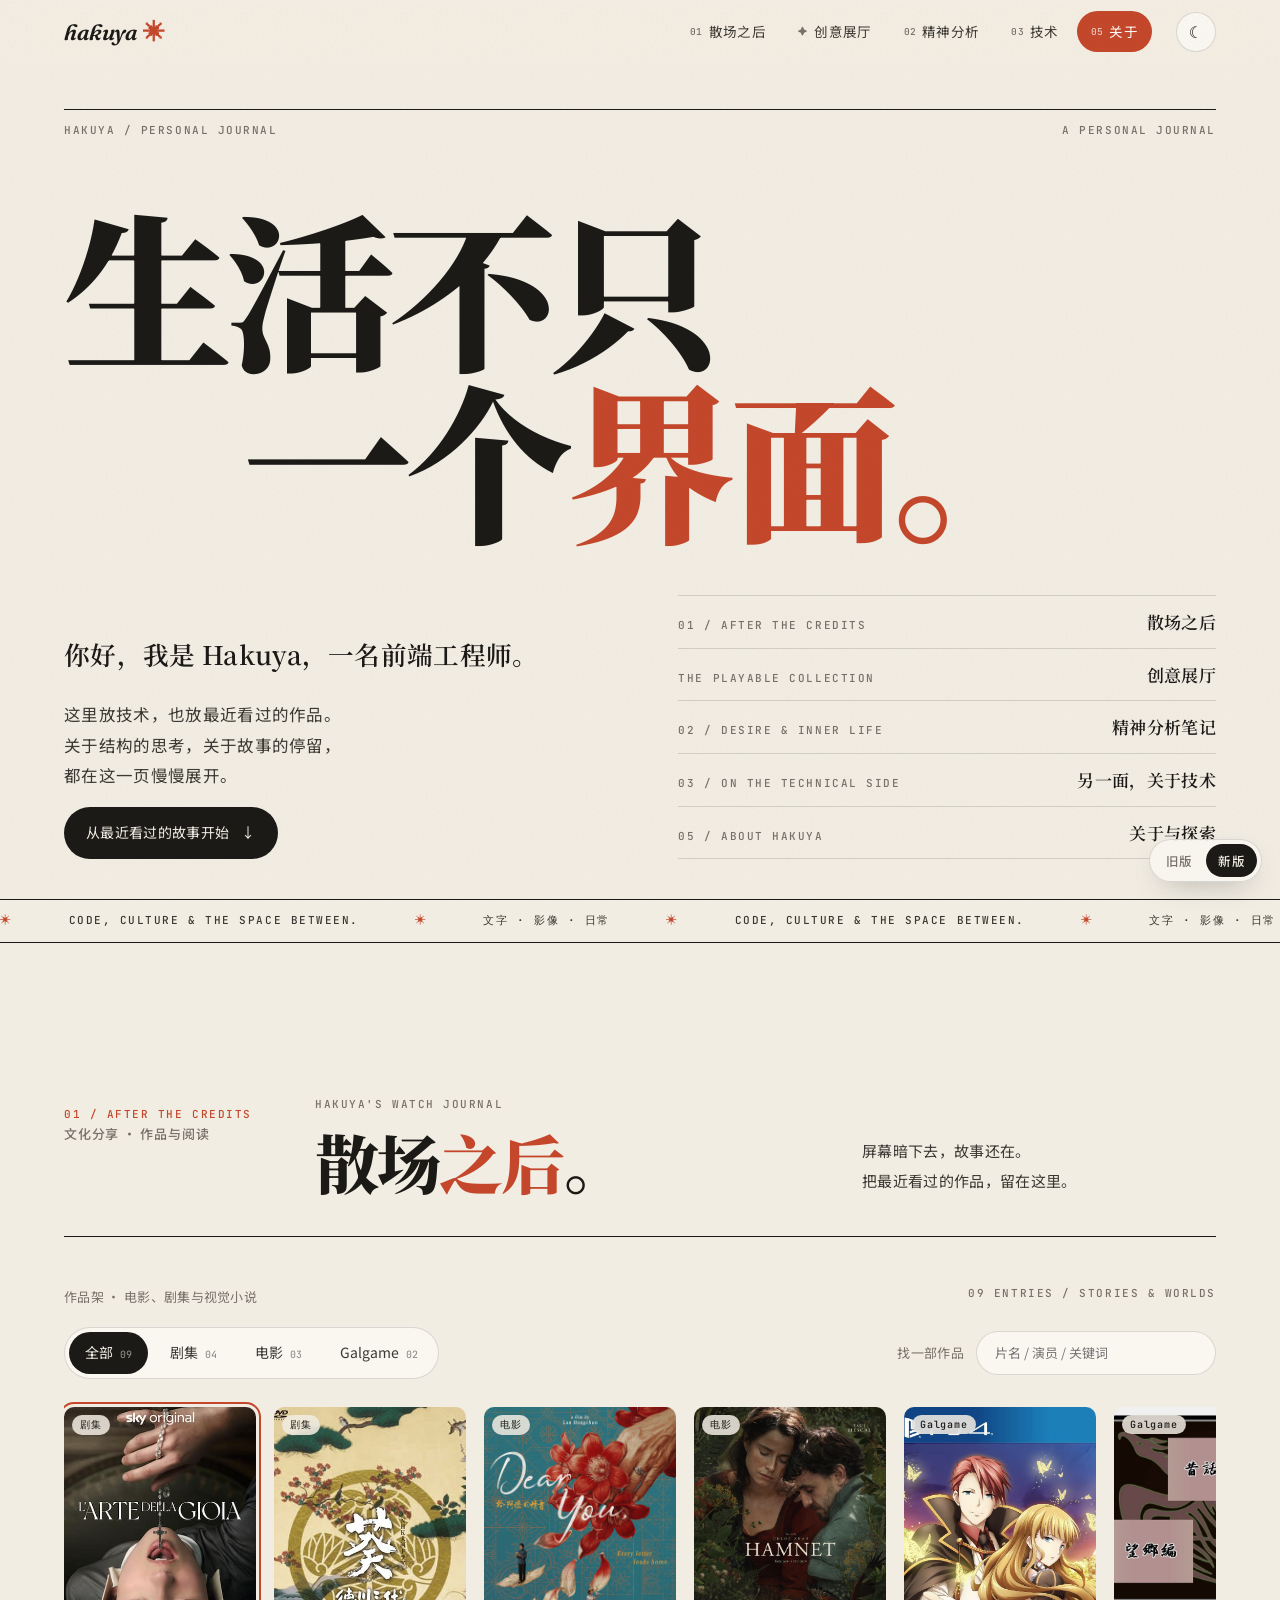
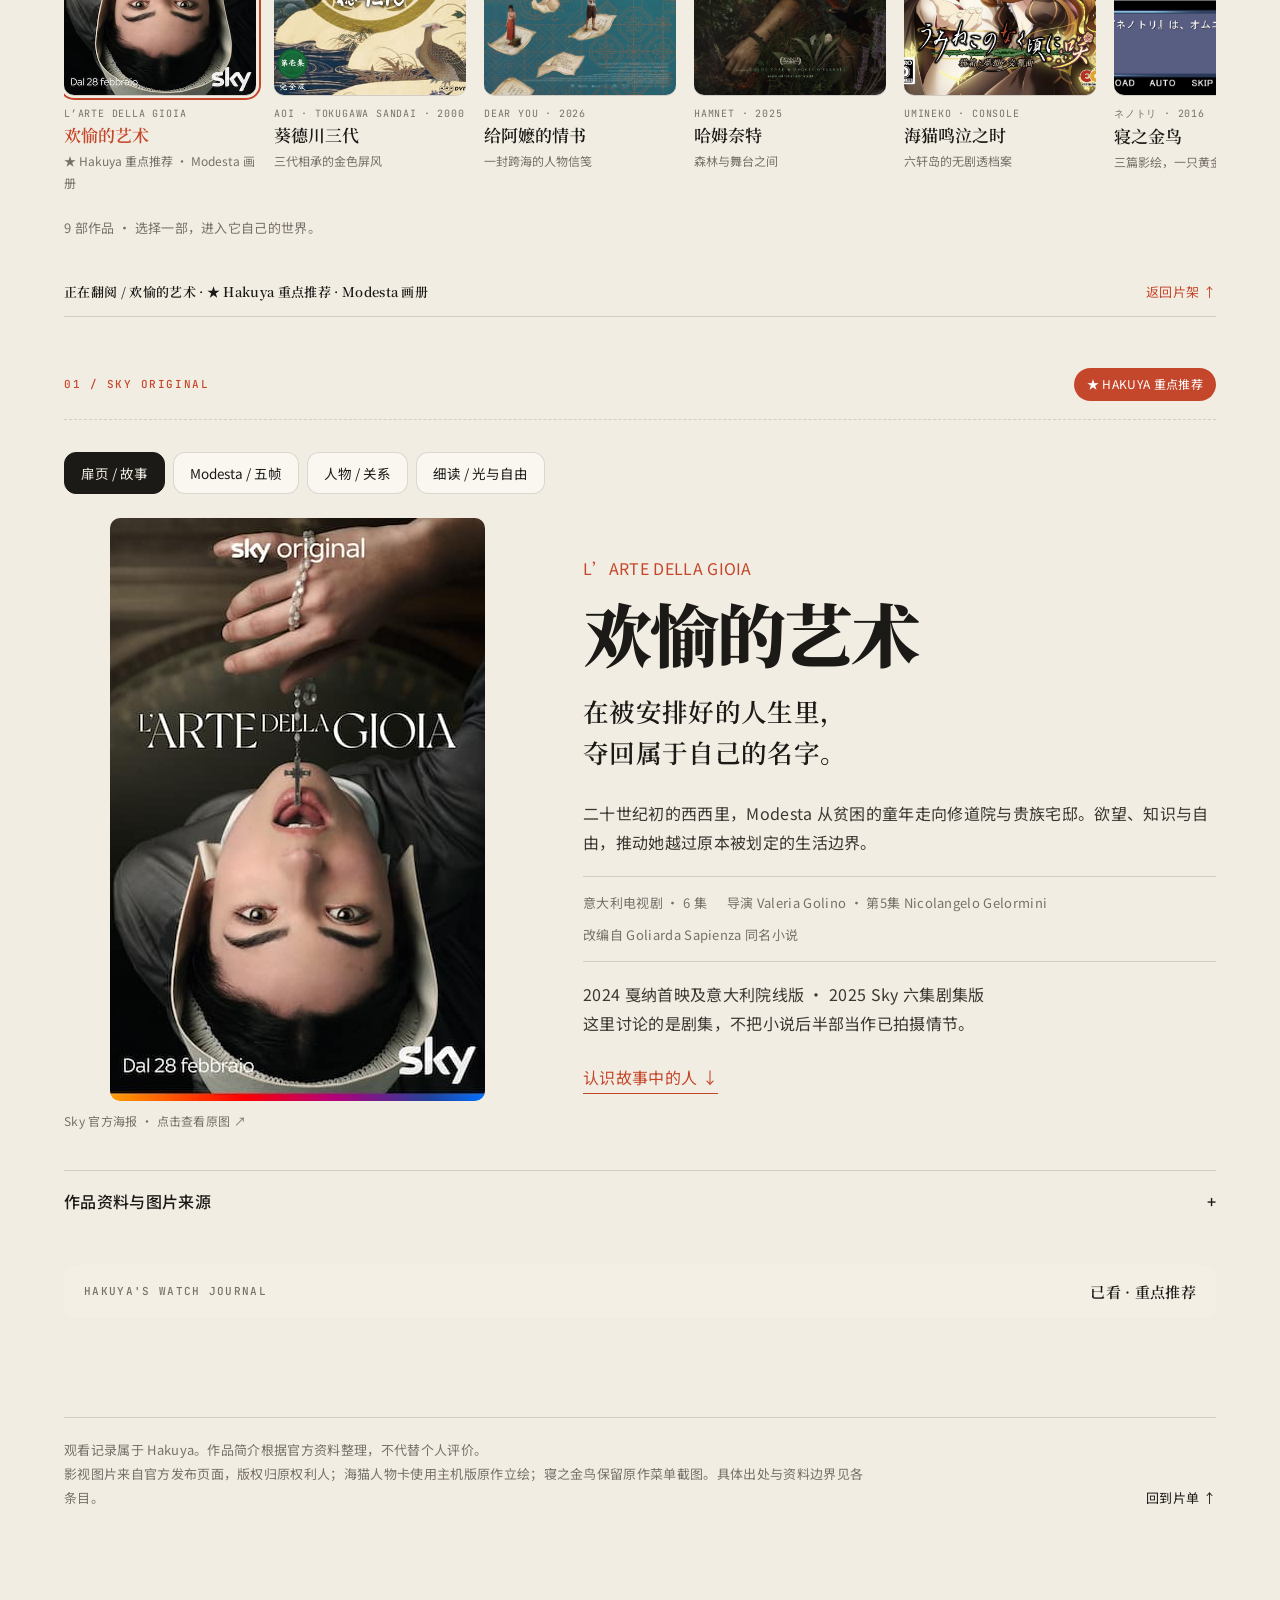
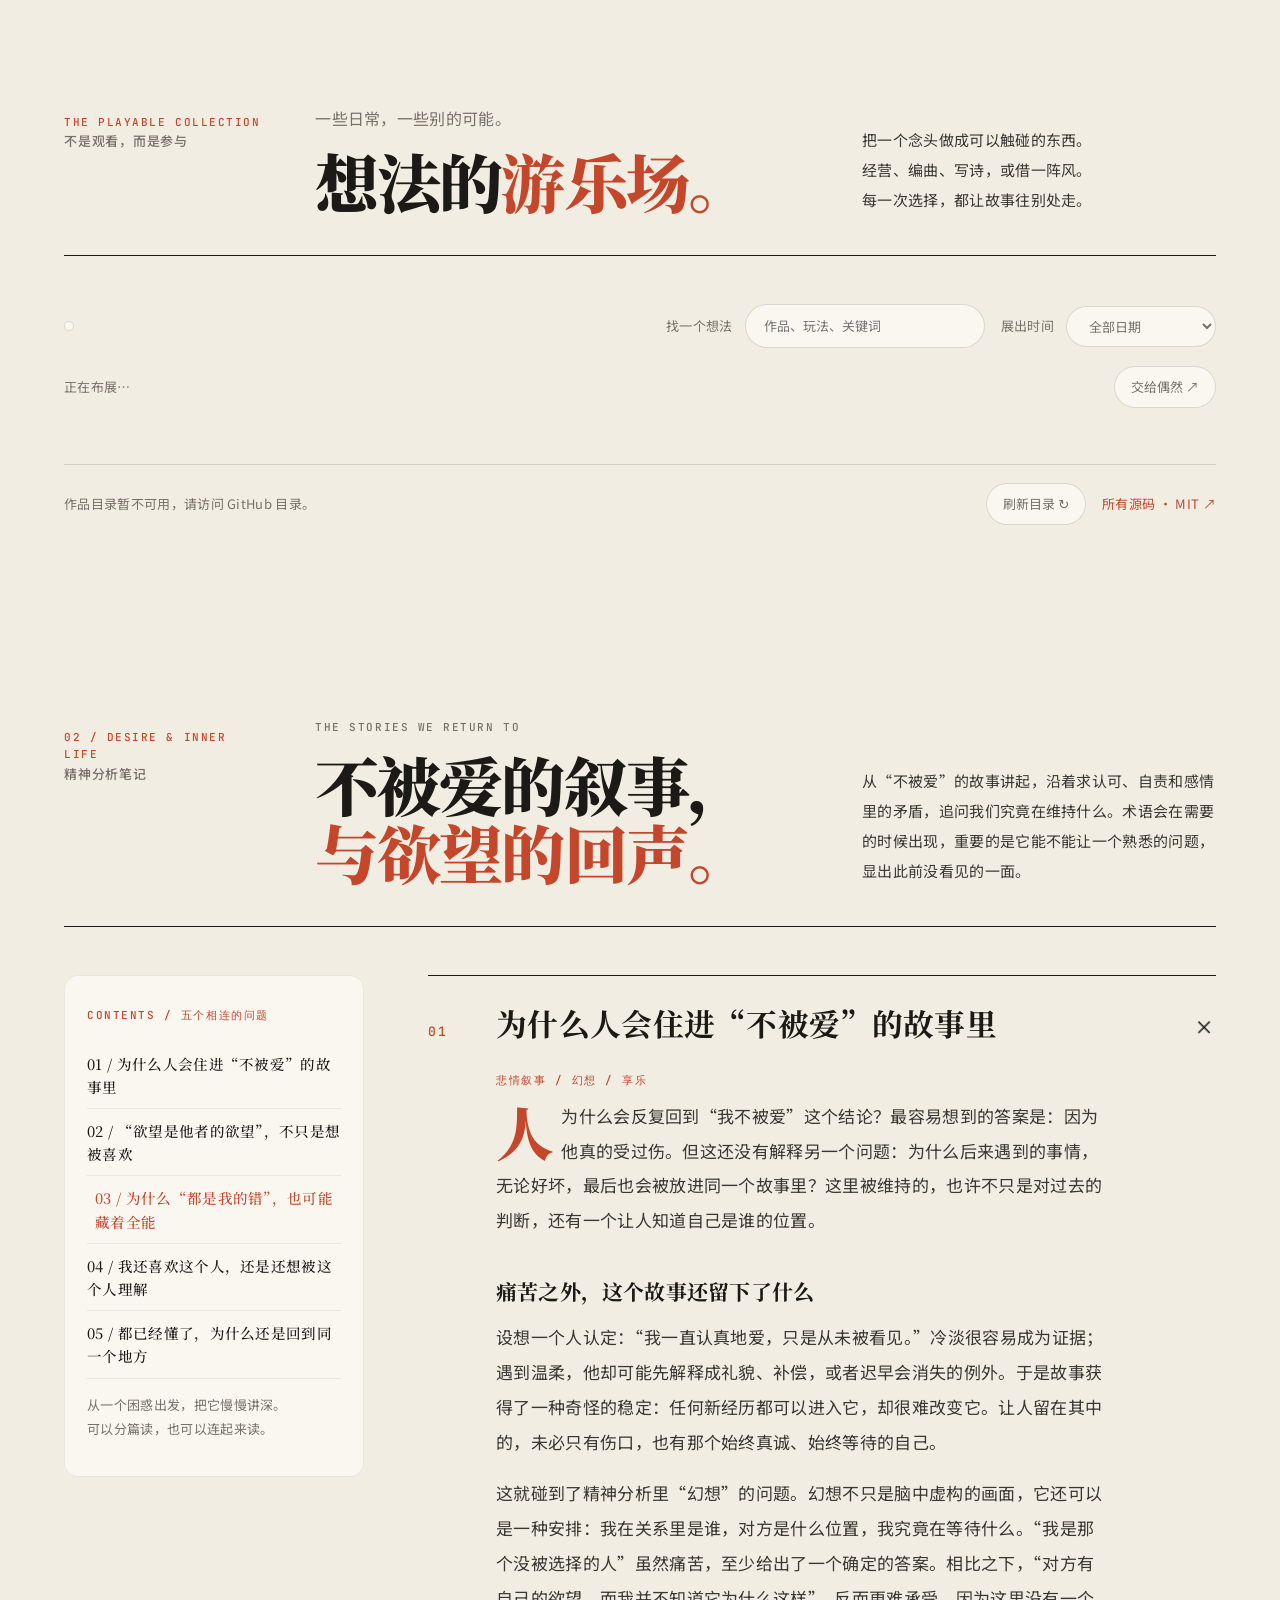
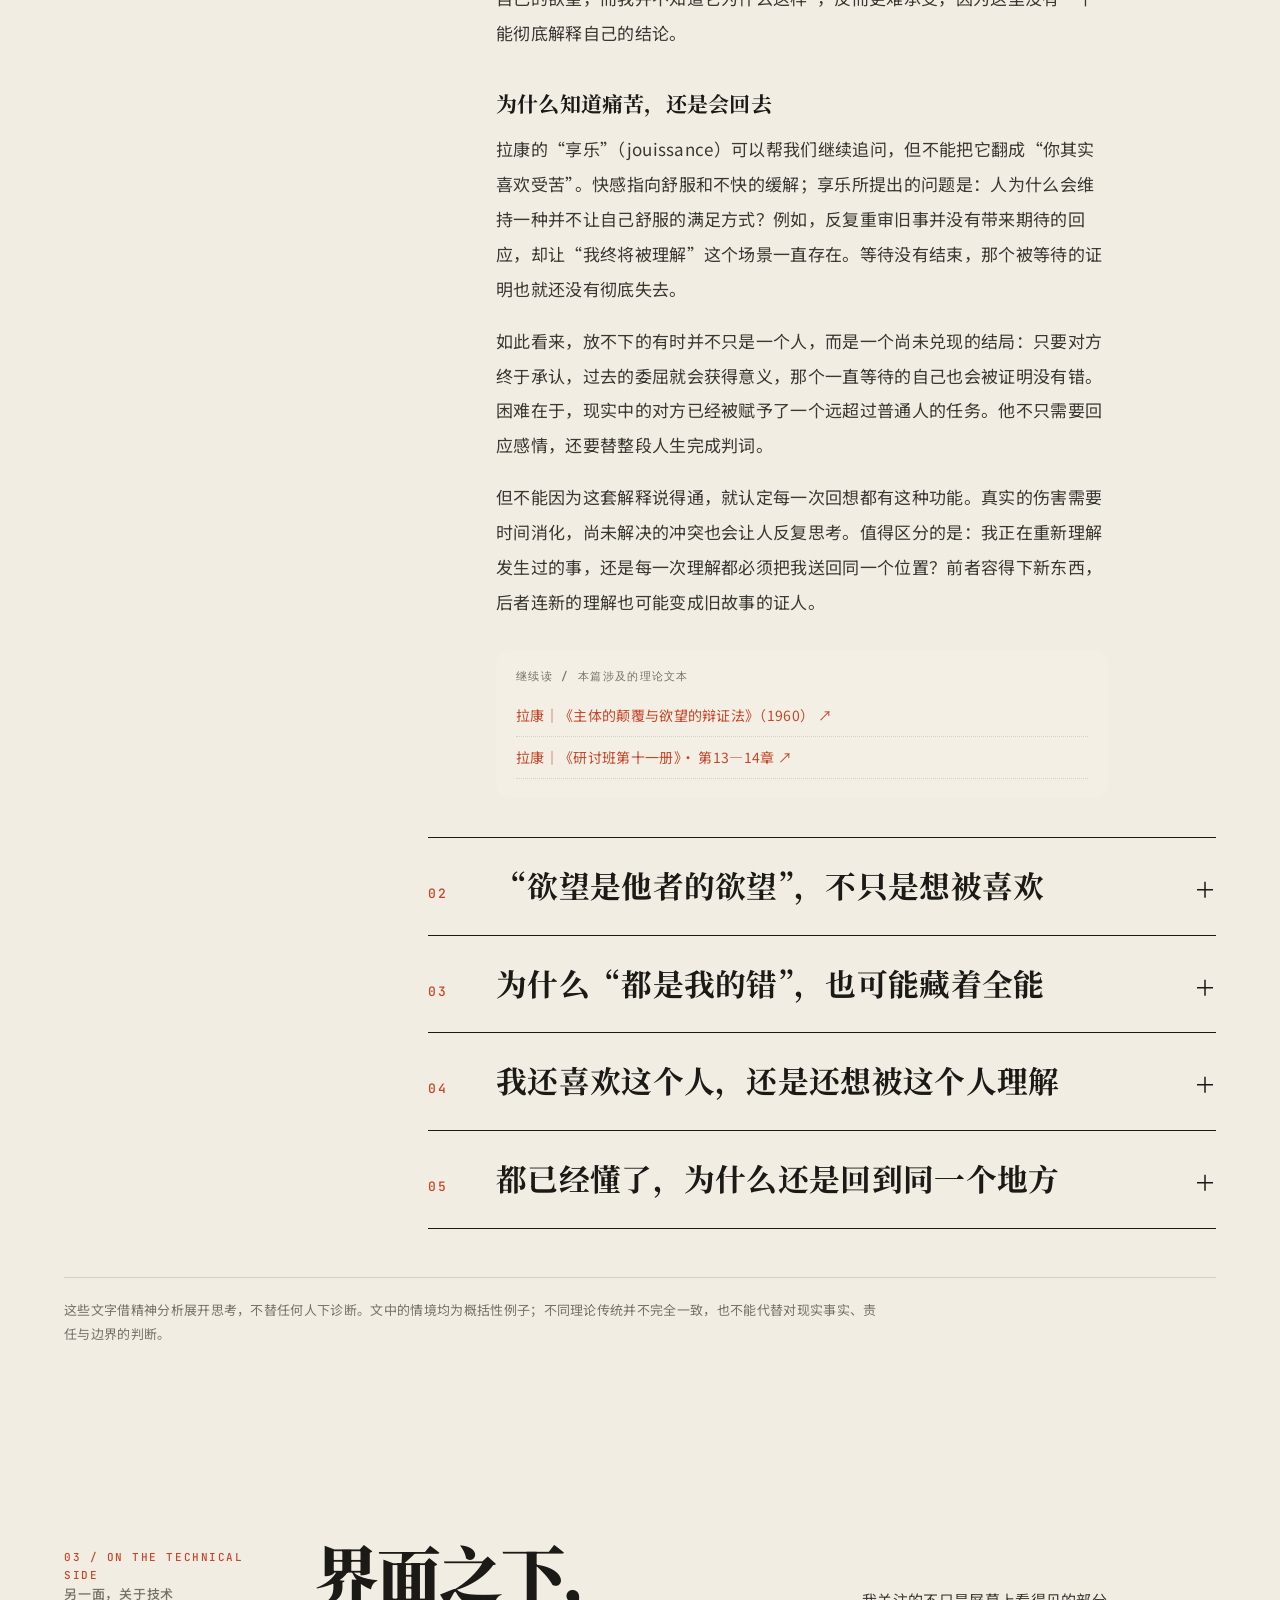
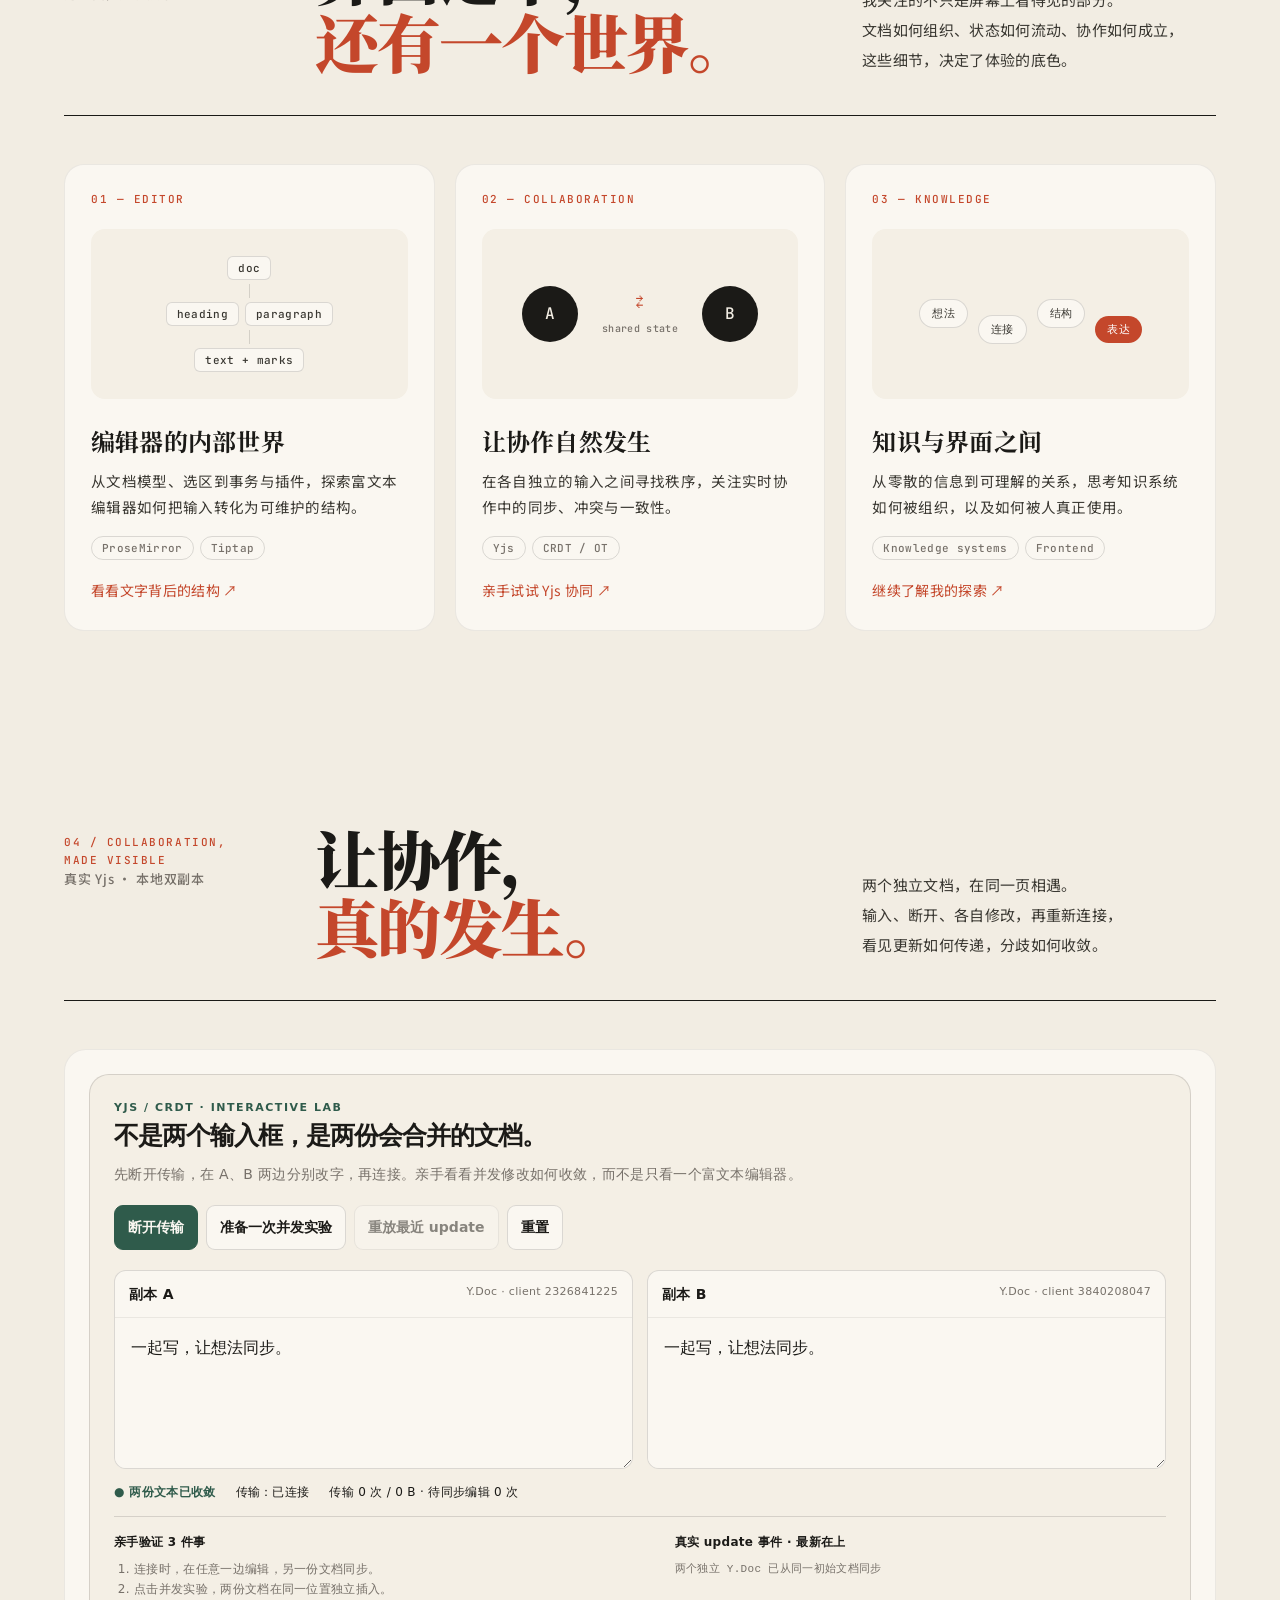
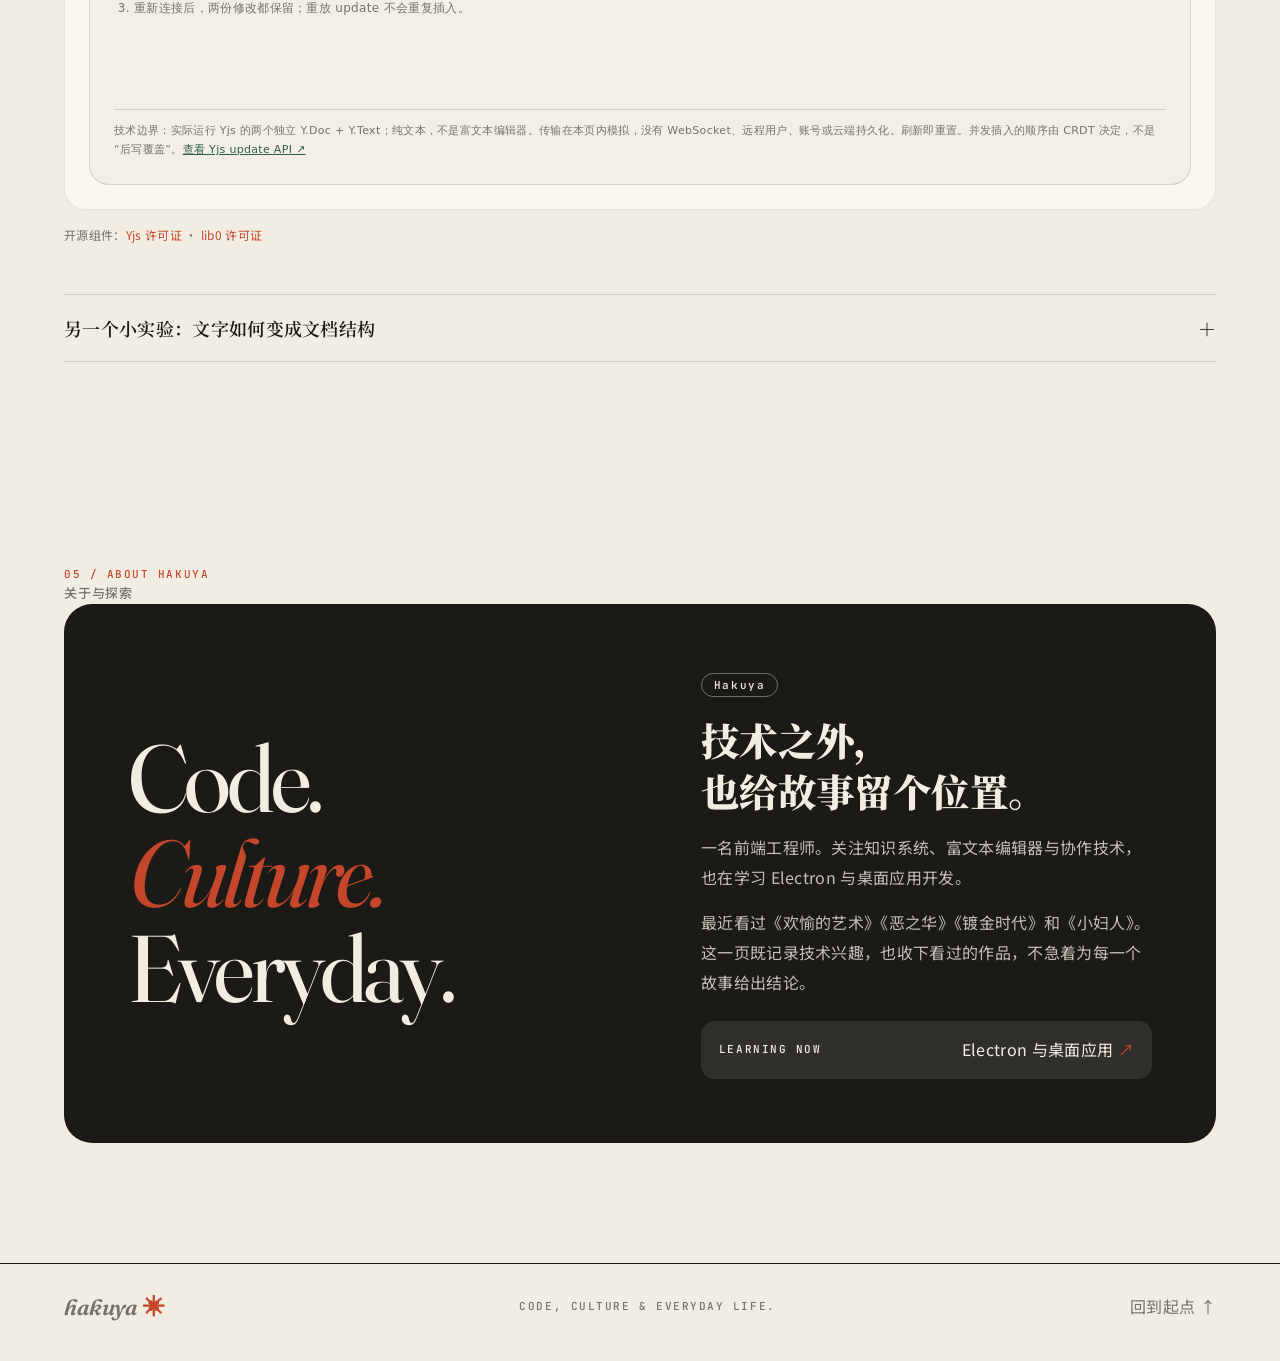
==== index.html @ 985ba21f "Make redesign the default at /, move original to /classic/, redirect /v2/ to /" ====
<!doctype html>
<html lang="zh-CN" data-theme="light">
<head>
<meta charset="utf-8"><meta name="viewport" content="width=device-width,initial-scale=1">
<title>Hakuya · 文字、影像与日常</title>
<meta name="description" content="Hakuya 的个人主页。最近看过的剧集、文字与影像，以及前端工程与知识系统的探索。">
<meta name="theme-color" content="#f2ede3">
<link rel="icon" href="data:image/svg+xml,%3Csvg xmlns='http://www.w3.org/2000/svg' viewBox='0 0 64 64'%3E%3Crect width='64' height='64' rx='14' fill='%232c392f'/%3E%3Cpath d='M15 46V18h6v12h22V18h6v28h-6V36H21v10' fill='%23eeeee5'/%3E%3C/svg%3E">
<link rel="preconnect" href="https://fonts.googleapis.com"><link rel="preconnect" href="https://fonts.gstatic.com" crossorigin>
<link rel="stylesheet" href="https://fonts.googleapis.com/css2?family=Noto+Serif+SC:wght@400;600;900&family=Noto+Sans+SC:wght@400;500;700&family=JetBrains+Mono:wght@400;500&family=Fraunces:ital,opsz,wght@0,9..144,400;1,9..144,400;1,9..144,600&display=swap">
<script>(()=>{const q=new URLSearchParams(location.search).get('theme');let t=q||localStorage.getItem('hk-theme');if(!t)t=matchMedia('(prefers-color-scheme: dark)').matches?'dark':'light';document.documentElement.dataset.theme=t})()</script>
<link rel="stylesheet" href="css/site.css">
<script src="js/app.js" defer></script><script src="js/portraits.js" defer></script><script src="js/library.js" defer></script><script src="js/yjs-lab.js" defer></script><script src="js/gallery.js" defer></script><script src="js/site.js" defer></script>
</head>
<body id="top">
<a class="skip" href="#main">跳转到正文</a><div class="progress" aria-hidden="true"></div>
<header class="topbar">
 <a class="brand" href="#top">hakuya<span>✳</span></a>
 <nav aria-label="主导航"><a href="#culture"><i>01</i>散场之后</a><a href="#gallery"><i>✦</i>创意展厅</a><a href="#psyche"><i>02</i>精神分析</a><a href="#field"><i>03</i>技术</a><a href="#about"><i>05</i>关于</a></nav>
 <button class="theme" type="button" aria-label="切换深色 / 浅色"><span class="sun">☀</span><span class="moon">☾</span></button>
</header>
<main id="main">

<section class="hero" aria-label="开篇">
 <div class="hero-meta mono"><span>HAKUYA / PERSONAL JOURNAL</span><span>A PERSONAL JOURNAL</span></div>
 <h1 class="hero-title"><span class="l1">生活不只</span><span class="l2">一个<em>界面。</em></span></h1>
 <div class="hero-foot">
  <div class="hero-copy"><p class="lead">你好，我是 Hakuya，一名前端工程师。</p><p>这里放技术，也放最近看过的作品。<br>关于结构的思考，关于故事的停留，<br>都在这一页慢慢展开。</p><a class="pill" href="#culture">从最近看过的故事开始 <span>↓</span></a></div>
  <ol class="hero-index">
   <li><a href="#culture"><span class="mono">01 / AFTER THE CREDITS</span><b>散场之后</b></a></li>
   <li><a href="#gallery"><span class="mono">THE PLAYABLE COLLECTION</span><b>创意展厅</b></a></li>
   <li><a href="#psyche"><span class="mono">02 / DESIRE &amp; INNER LIFE</span><b>精神分析笔记</b></a></li>
   <li><a href="#field"><span class="mono">03 / ON THE TECHNICAL SIDE</span><b>另一面，关于技术</b></a></li>
   <li><a href="#about"><span class="mono">05 / ABOUT HAKUYA</span><b>关于与探索</b></a></li>
  </ol>
 </div>
 <div class="marquee mono" aria-hidden="true"><div><span>CODE, CULTURE &amp; THE SPACE BETWEEN.</span><span>文字 · 影像 · 日常</span><span>CODE, CULTURE &amp; THE SPACE BETWEEN.</span><span>文字 · 影像 · 日常</span><span>CODE, CULTURE &amp; THE SPACE BETWEEN.</span><span>文字 · 影像 · 日常</span></div></div>
</section>

<section class="chapter culture" id="culture">
 <header class="chapter-head">
  <div class="chapter-no mono">01 / AFTER THE CREDITS<br><span>文化分享 · 作品与阅读</span></div>
  <div><p class="eyebrow mono">HAKUYA'S WATCH JOURNAL</p><h2>散场<em>之后</em>。</h2></div>
  <p class="chapter-lede">屏幕暗下去，故事还在。<br>把最近看过的作品，留在这里。</p>
 </header>
 <div class="library" id="watch-library">
  <div class="shelf-heading"><span>作品架 · 电影、剧集与视觉小说</span><span class="mono">09 ENTRIES / STORIES &amp; WORLDS</span></div>
  <div class="library-tools"><div aria-label="作品类型" class="filters" role="group"><button aria-pressed="true" data-filter="all">全部 <small>09</small></button><button aria-pressed="false" data-filter="series">剧集 <small>04</small></button><button aria-pressed="false" data-filter="film">电影 <small>03</small></button><button aria-pressed="false" data-filter="game">Galgame <small>02</small></button></div><label class="library-search">找一部作品<input autocomplete="off" id="work-search" placeholder="片名 / 演员 / 关键词" type="search"/></label></div>
  <div class="poster-shelf" id="poster-shelf" aria-label="选择作品"></div>
  <p class="library-status" id="library-status" aria-live="polite"></p>
  <noscript><p>以下依次展示全部作品；启用 JavaScript 可使用片架筛选与切换。</p></noscript>
 </div>
 <div class="reader">
  <div class="feature-bar"><span id="active-work-label">正在翻阅</span><a href="#watch-library">返回片架 ↑</a></div>
  <article id="aoi-tokugawa" class="work cinema aoi-cinema">
<div class="cinema-marker"><span class="mono">NHK TAIGA DRAMA / 2000</span><span class="seen">作品收录</span></div>
<div class="aoi-opening"><div class="aoi-title"><span aria-hidden="true" class="aoi-seal">三代</span><p class="mono">AOI · TOKUGAWA SANDAI</p><h3>葵<span>德川三代</span></h3><p class="aoi-subtitle" lang="ja">葵 徳川三代</p><p class="aoi-deck">天下可以交接。<br/>父亲的影子，如何继承？</p><p>2000 年 NHK 大河剧。故事从关原之战前夕展开，以德川家康、秀忠、家光三代为轴，描绘江户幕府形成的过程。战场之外，父子、家族与政治秩序，构成另一场漫长的交接。</p><p class="aoi-credit">编剧：詹姆斯三木（ジェームス三木）<br/>音乐：岩代太郎 · 解说人物：德川光圀（中村梅雀 饰）</p></div><figure class="aoi-cover"><a aria-label="查看葵德川三代完整 DVD 封面" href="assets/aoi-dvd.jpg" rel="noopener" target="_blank"><img alt="葵德川三代第一集 DVD 盒装封面：金色底、三叶葵纹、松树与飞鸟" height="500" loading="lazy" src="assets/aoi-dvd.jpg" width="500"/></a><figcaption>NHK 官方 DVD 盒装封面 · 第壱集<br/>保留原图构图；不是剧照或人物肖像。</figcaption></figure></div>
<figure class="aoi-scene"><a aria-label="查看葵德川三代第二十集官方剧照" href="assets/aoi-still.jpg" rel="noopener" target="_blank"><img alt="葵德川三代第二十集官方剧照：林间交谈的两位人物" height="270" loading="lazy" src="assets/aoi-still.jpg" width="480"/></a><figcaption><span class="mono">A SCENE / 二元政治</span><p>权力的交接，<br/>不止发生在仪式上。</p><small>第 20 集「二元政治」 · NHK On Demand 官方剧照<br/>© NHK · 保留原始画面</small></figcaption></figure>
<section aria-labelledby="aoi-succession-title" class="aoi-succession"><div class="aoi-section-heading"><span class="mono">THREE GENERATIONS / 三つの視点</span><h4 id="aoi-succession-title">把卷轴交给下一代。</h4><p>选择一代，切换人物与观看线索。这里讨论剧作的入口，不代替历史研究，也不泄露人物结局。</p></div>
<div aria-label="选择德川三代人物" class="aoi-generations" role="group"><button aria-controls="aoi-dossier" aria-pressed="true" data-aoi="ieyasu" type="button"><small>壹 · 开创</small><strong>家康</strong><span>津川雅彦 饰</span></button><button aria-controls="aoi-dossier" aria-pressed="false" data-aoi="hidetada" type="button"><small>贰 · 承接</small><strong>秀忠</strong><span>西田敏行 饰</span></button><button aria-controls="aoi-dossier" aria-pressed="false" data-aoi="iemitsu" type="button"><small>叁 · 延续</small><strong>家光</strong><span>二代目尾上辰之助 饰</span></button></div>
<div aria-live="polite" class="aoi-dossier" id="aoi-dossier"><figure class="character-portrait" data-portrait="aoi-ieyasu"><button aria-label="放大：德川家康 · 津川雅彦" class="portrait-open" data-enlarge="aoi-ieyasu" type="button"><img alt="津川雅彦饰演德川家康的葵德川三代官方人物剧照" height="250" loading="lazy" src="assets/characters/aoi-ieyasu.jpg" width="250"/><span aria-hidden="true">↗</span></button><figcaption>德川家康 · 津川雅彦<small>© NHK / チャンネル銀河</small></figcaption></figure><div class="portrait-copy"><p class="mono">FIRST GENERATION / 德川家康</p><h5>建立秩序的人。</h5><p class="actor">津川雅彦 饰 · 秀忠之父，家光之祖父</p><p>三代叙事的起点。剧中的家康从关原前后的权力角逐走向幕府的建立；在成为大御所之后，他与秀忠之间的政治关系仍是重要线索。</p><div class="aoi-question"><small>观看线索 · 本页编辑提问</small><p>当开创者仍在场，继承者怎样获得自己的判断空间？</p></div></div></div>
<noscript><p>德川秀忠：西田敏行饰，家康之子、家光之父，是前后两代之间的承接者。德川家光：二代目尾上辰之助（现四代目尾上松绿）饰，是三代叙事中的第三代将军。</p></noscript></section>
<section class="aoi-family"><div><span class="mono">BEYOND THE SUCCESSION</span><h4>家谱之外，<br/>也有人在说话。</h4></div><div><figure class="character-portrait" data-portrait="aoi-go"><button aria-label="放大：阿江（右）与秀忠 · 岩下志麻、西田敏行" class="portrait-open" data-enlarge="aoi-go" type="button"><img alt="葵德川三代剧照：阿江在右，秀忠在左" height="293" loading="lazy" src="assets/characters/aoi-go.jpg" width="520"/><span aria-hidden="true">↗</span></button><figcaption>阿江（右）与秀忠 · 岩下志麻、西田敏行<small>© NHK / チャンネル銀河</small></figcaption></figure><h5>阿江 · 岩下志麻 饰</h5><p>秀忠的妻子、家光的母亲。沿着她的视角，可以把将军家的继承问题重新放回家庭关系中理解。</p><figure class="character-portrait" data-portrait="aoi-yodo"><button aria-label="放大：淀殿 · 小川真由美" class="portrait-open" data-enlarge="aoi-yodo" type="button"><img alt="小川真由美饰演淀殿的葵德川三代剧照" height="293" loading="lazy" src="assets/characters/aoi-yododono-corrected.jpg" width="520"/><span aria-hidden="true">↗</span></button><figcaption>淀殿 · 小川真由美<small>© NHK / チャンネル銀河</small></figcaption></figure><h5>淀殿 · 小川真由美 饰</h5><p>丰臣秀赖的母亲。与德川三代并置的丰臣家，是理解剧中家族与政治关系的重要一端。</p></div></section>
<details class="cinema-details"><summary>作品资料、图片与阅读边界 <span>+</span></summary><div><p>日本电视剧，2000 年播出。人物及演员据 NHK 官方资料整理；二代目尾上辰之助现名四代目尾上松绿。本页的观看提问是编辑性的阅读建议，不是 Hakuya 的个人观后感。</p><p>DVD 封面来自 NHK 集团官方商城；第 20 集剧照来自 NHK On Demand。版权归 NHK 及原权利人。图片仅作作品识别与介绍，不授予再利用许可。</p><a href="https://nhk-groupmall.jp/products/nqu-12398aa" rel="noopener noreferrer" target="_blank">NHK：作品介绍、主创与 DVD 封面 ↗</a><a href="https://www.nhk-ondemand.jp/goods/G2019096601SA000/index.html" rel="noopener noreferrer" target="_blank">NHK：第 20 集「二元政治」与剧照 ↗</a><a href="https://nhk-groupmall.jp/blogs/read/ieyasu" rel="noopener noreferrer" target="_blank">NHK：德川家康题材回顾与三代演员 ↗</a><a href="https://www.nhk-ondemand.jp/program/P201200099500000/index.html?np_banID=top_pr_000995" rel="noopener noreferrer" target="_blank">NHK On Demand：作品与演员资料 ↗</a></div></details>
<div class="cinema-record">HAKUYA'S WATCH JOURNAL <span>已收录 · 暂未写下个人短评</span></div></article>
<article id="art-of-joy" class="work cinema joy-cinema"><div class="cinema-marker"><span class="mono">01 / SKY ORIGINAL</span><span class="seen joy-recommend">★ HAKUYA 重点推荐</span></div><div class="joy-opening"><figure class="official-poster"><a aria-label="查看欢愉的艺术完整官方海报" href="assets/joy-poster.jpg" target="_blank"><img alt="欢愉的艺术 Sky 官方海报，Modesta 的倒置肖像与十字架" height="583" loading="lazy" src="assets/joy-poster.jpg" width="375"/></a><figcaption>Sky 官方海报 · 点击查看原图 ↗</figcaption></figure><div class="cinema-intro"><span class="film-eyebrow">L’ARTE DELLA GIOIA</span><h3>欢愉的艺术</h3><p class="film-deck">在被安排好的人生里，<br/>夺回属于自己的名字。</p><p>二十世纪初的西西里，Modesta 从贫困的童年走向修道院与贵族宅邸。欲望、知识与自由，推动她越过原本被划定的生活边界。</p><div class="film-facts"><span>意大利电视剧 · 6 集</span><span>导演 Valeria Golino · 第5集 Nicolangelo Gelormini</span><span>改编自 Goliarda Sapienza 同名小说</span></div><p class="joy-edition">2024 戛纳首映及意大利院线版 · 2025 Sky 六集剧集版<br/>这里讨论的是剧集，不把小说后半部当作已拍摄情节。</p><a class="film-anchor" href="#joy-characters">认识故事中的人 <span>↓</span></a></div></div>
<section aria-labelledby="modesta-gallery-title" class="joy-gallery"><div class="joy-gallery-heading"><span class="mono">MODESTA / FIVE MOMENTS</span><h4 id="modesta-gallery-title">她的目光，比对白先抵达。</h4><p>Tecla Insolia 饰 Modesta。五个不同的瞬间，从海边回眸到垂眸合掌，留下她的目光、动作与表情；点开看大图，可用左右方向键翻阅。</p></div><div class="modesta-contact-sheet"><figure class="character-portrait" data-portrait="joy-modesta-1"><button aria-label="放大：Modesta / 海边 · 回眸" class="portrait-open" data-enlarge="joy-modesta-1" data-gallery="modesta" type="button"><img alt="Tecla Insolia 饰 Modesta：海边 · 回眸" height="720" loading="lazy" src="assets/characters/joy-modesta-cinema-1.png" width="1280"/><span aria-hidden="true">↗</span></button><figcaption>Modesta / 海边 · 回眸<small>© Sky / 官方预告画面 · 1280×720</small></figcaption></figure><figure class="character-portrait" data-portrait="joy-modesta-2"><button aria-label="放大：Modesta / 侧光 · 垂眸合掌" class="portrait-open" data-enlarge="joy-modesta-2" data-gallery="modesta" type="button"><img alt="Tecla Insolia 饰 Modesta：侧光 · 垂眸合掌" height="720" loading="lazy" src="assets/characters/joy-modesta-cinema-2.png" width="1280"/><span aria-hidden="true">↗</span></button><figcaption>Modesta / 侧光 · 垂眸合掌<small>© Sky / 官方预告画面 · 1280×720</small></figcaption></figure><figure class="character-portrait" data-portrait="joy-modesta-3"><button aria-label="放大：Modesta / 烛火 · 一封信" class="portrait-open" data-enlarge="joy-modesta-3" data-gallery="modesta" type="button"><img alt="Tecla Insolia 饰 Modesta：烛火 · 一封信" height="720" loading="lazy" src="assets/characters/joy-modesta-cinema-3.png" width="1280"/><span aria-hidden="true">↗</span></button><figcaption>Modesta / 烛火 · 一封信<small>© Sky / 官方预告画面 · 1280×720</small></figcaption></figure><figure class="character-portrait" data-portrait="joy-modesta-4"><button aria-label="放大：Modesta / 玻璃 · 光与凝望" class="portrait-open" data-enlarge="joy-modesta-4" data-gallery="modesta" type="button"><img alt="Tecla Insolia 饰 Modesta：玻璃 · 光与凝望" height="720" loading="lazy" src="assets/characters/joy-modesta-cinema-4.png" width="1280"/><span aria-hidden="true">↗</span></button><figcaption>Modesta / 玻璃 · 光与凝望<small>© Sky / 官方预告画面 · 1280×720</small></figcaption></figure><figure class="character-portrait" data-portrait="joy-modesta-5"><button aria-label="放大：Modesta / 对望 · 与 Beatrice" class="portrait-open" data-enlarge="joy-modesta-5" data-gallery="modesta" type="button"><img alt="Tecla Insolia 饰 Modesta：对望 · 与 Beatrice" height="1000" loading="lazy" src="assets/characters/joy-modesta-cinema-5.png" width="1500"/><span aria-hidden="true">↗</span></button><figcaption>Modesta / 对望 · 与 Beatrice<small>© Paolo Ciriello / Sky Italia · 宣传剧照 · 1500×1000</small></figcaption></figure></div><p class="joy-gallery-source">四帧选自 Sky 官方预告（原生 1280×720），一张为 Paolo Ciriello / Sky Italia 宣传剧照（1500×1000）。保留原作构图与光影，不加暗色滤镜、不补脸、不放大小图；点开查看完整画面和出处。</p></section>
<section aria-labelledby="joy-cast-title" class="characters joy-characters" id="joy-characters"><div class="cast-title"><span class="mono">THE PEOPLE IN THE STORY</span><h4 id="joy-cast-title">她，与改变她命运的人。</h4></div><div class="joy-cast-grid"><article class="modesta-mood-card"><img alt="Tecla Insolia 饰 Modesta，在海边回眸的官方预告画面" height="720" loading="lazy" src="assets/characters/joy-modesta-cinema-1.png" width="1280"/><div class="character-copy"><h5>Modesta <span>莫德斯塔</span></h5><p class="actor">饰演者 · Tecla Insolia</p><p>出身贫困，却对知识、爱情与自由有强烈渴望。她不愿接受社会替自己安排的命运，是整部故事的行动中心。</p></div></article><article><img alt="Jasmine Trinca 饰演修道院院长 Leonora 的官方剧照" height="300" loading="lazy" src="assets/leonora.jpg" width="480"/><div class="character-copy"><h5>Leonora <span>莱奥诺拉</span></h5><p class="actor">饰演者 · Jasmine Trinca</p><p>收留年幼 Modesta 的修道院院长。她注意到女孩的聪明与倔强，并成为其成长早期的重要人物。</p></div></article><article><figure class="character-portrait" data-portrait="joy-gaia"><button aria-label="放大：Gaia · Valeria Bruni Tedeschi" class="portrait-open" data-enlarge="joy-gaia" type="button"><img alt="Gaia 身着绿色礼服，坐在灯旁" height="601" loading="lazy" src="assets/characters/joy-gaia.jpg" width="960"/><span aria-hidden="true">↗</span></button><figcaption>Gaia · Valeria Bruni Tedeschi<small>© Sky Italia / Sky 官方角色图集</small></figcaption></figure><div class="character-copy"><h5>Gaia <span>盖娅</span></h5><p class="actor">饰演者 · Valeria Bruni Tedeschi</p><p>Brandiforti 家族的掌权者。她看见 Modesta 的能力，也希望将其纳入宅邸的秩序；认可与利用并不总能分开。</p></div></article><article><figure class="character-portrait" data-portrait="joy-beatrice"><button aria-label="放大：Beatrice · Alma Noce" class="portrait-open" data-enlarge="joy-beatrice" type="button"><img alt="Beatrice 金色卷发的人物剧照" height="601" loading="lazy" src="assets/characters/joy-beatrice.jpg" width="960"/><span aria-hidden="true">↗</span></button><figcaption>Beatrice · Alma Noce<small>© Sky Italia / Sky 官方角色图集</small></figcaption></figure><div class="character-copy"><h5>Beatrice <span>贝阿特丽切</span></h5><p class="actor">饰演者 · Alma Noce</p><p>贵族家庭中较年轻的一员。她与 Modesta 的亲密，使宅邸不只是权力场，也成为两种成长经验相遇的地方。</p></div></article><article><figure class="character-portrait" data-portrait="joy-carmine"><button aria-label="放大：Carmine · Guido Caprino" class="portrait-open" data-enlarge="joy-carmine" type="button"><img alt="Carmine 坐在窗旁" height="601" loading="lazy" src="assets/characters/joy-carmine.jpg" width="960"/><span aria-hidden="true">↗</span></button><figcaption>Carmine · Guido Caprino<small>© Sky Italia / Sky 官方角色图集</small></figcaption></figure><div class="character-copy"><h5>Carmine <span>卡尔米内</span></h5><p class="actor">饰演者 · Guido Caprino</p><p>管理 Brandiforti 土地的人。他与 Modesta 的相遇连接着庄园劳动、权力分配与吸引，而不只是浪漫支线。</p></div></article></div></section><section aria-labelledby="joy-reading-title" class="joy-reading"><span class="mono">READING THE IMAGE / 无结局剧透导读</span><h4 id="joy-reading-title">欢愉不是奖赏，<br/>而是一种必须学习的能力。</h4><p class="joy-reading-lead">以下是围绕剧集的编辑导读，不代写 Hakuya 的私人观后感。重点推荐是主人的选择；具体阅读角度保留为可以争论的问题。</p><div class="joy-margins"><article><span>01 / 空间</span><h5>从被收留，到能够行动</h5><p>贫困家庭、修道院、贵族宅邸，不只是三套布景，也可以读作三种规定人生的秩序。沿着门、窗、走廊与庭院看过去：Modesta 在什么时候只是被允许留下，又在什么时候开始改变周围人的安排？</p></article><article><span>02 / 关系</span><h5>爱与权力，没有分开出现</h5><p>Leonora 的庇护、Gaia 的认可、Beatrice 的亲近、Carmine 的对抗，让“关系”成为不同资源与依赖交错的地方。可以观察同一个姿态何时是照顾，何时也构成要求；不急着把每个人分成解放者或阻碍者。</p></article><article><span>03 / 伦理</span><h5>不把自由，写成无瑕的证明</h5><p>一部以女性自主为中心的故事，也可以让主人公保持难以归类。理解行动的处境，与赞同每个选择不是同一回事。观看的张力正在于：当她拒绝做一个可被轻易称赞的人，我们是否仍愿意继续看她？</p></article></div><details class="joy-craft" open=""><summary>画面笔记 / 阴影、烛光与西西里的日光</summary><p>摄影指导 Fabio Cianchetti 在 ARRI 访谈中谈到：影片以烛光处理大量夜景，视觉氛围参考了索科洛夫的《浮士德》，主要使用固定机位及少量轨道运动。他特别提及树下阅读的一束阳光。这里的深橄榄色、暗金与留白，也沿着这种明暗关系设计，而不是给所有作品套用同一种卡片模板。</p><a href="https://www.arri.com/news-it/dp-fabio-cianchetti-e-la-serie-tv-l-arte-della-gioia" rel="noopener noreferrer" target="_blank">读摄影指导的原始访谈 · 2024-06-24 ↗</a></details></section><details class="cinema-details"><summary>作品资料与图片来源 <span>+</span></summary><div><p>作品与人物资料据 Sky 官方介绍整理；“画面笔记”据 ARRI 摄影指导访谈，“空间／关系／伦理”为本站编辑性阅读，避免涉及后续结局。海报与剧照版权归原权利人；图片保留原始构图，不添加虚构角色形象。</p><a href="https://tg24.sky.it/spettacolo/serie-tv/2025/02/24/l-arte-della-gioia-serie-tv" rel="noopener noreferrer" target="_blank">Sky：作品介绍与海报、剧照 ↗</a><a href="https://tg24.sky.it/spettacolo/serie-tv/approfondimenti/l-arte-della-gioia-cast" rel="noopener noreferrer" target="_blank">Sky：演员与人物图集 ↗</a></div></details><div class="cinema-record">HAKUYA'S WATCH JOURNAL <span>已看 · 重点推荐</span></div></article>
<article id="flowers-of-evil" class="work cinema aku-cinema"><div class="cinema-marker"><span class="mono">02 / TV TOKYO · 2026</span><span class="seen">✓ 最近看过</span></div><figure class="aku-key"><a aria-label="查看恶之华2026电视剧完整官方主视觉" href="assets/aku-key.jpg" target="_blank"><img alt="恶之华2026电视剧官方主视觉：仲村佐和与春日高男，黑色日文字形配洋红色点缀" height="1080" loading="lazy" src="assets/aku-key.jpg" width="1920"/></a><figcaption>2026 真人电视剧官方主视觉 · ©「惡の華」製作委員会2026 ©押見修造／講談社</figcaption></figure><div class="aku-opening"><div><span class="film-eyebrow">THE FLOWERS OF EVIL</span><h3>恶之华<span>惡の華</span></h3></div><div class="cinema-intro"><p class="film-deck">那个被看见的秘密，<br/>让青春开始失去平衡。</p><p>迷恋波德莱尔诗集的春日高男，一次越界行为被仲村佐和目睹。秘密把两人牵到一起，也让他不得不面对自我形象与真实欲望之间的裂缝。</p><div class="film-facts"><span>日本电视剧 · 12 集</span><span>原作 押见修造</span><span>铃木福 × ano 双主演</span></div></div></div>
<section aria-labelledby="aku-cast-title" class="characters aku-characters"><div class="cast-title"><span class="mono">TWO PEOPLE / AN UNEASY CONNECTION</span><h4 id="aku-cast-title">春日高男 <i>×</i> 仲村佐和</h4></div><div class="aku-cast-grid"><article><figure><a aria-label="查看春日高男官方人物照" href="assets/kasuga.jpg" target="_blank"><img alt="铃木福饰演春日高男的官方人物照，白衬衫与蓝色领带" height="1400" loading="lazy" src="assets/kasuga.jpg" width="1000"/></a></figure><div class="character-copy"><span class="character-number mono">01 / KASUGA TAKAO</span><h5>春日高男</h5><p class="actor">饰演者 · 铃木福（鈴木福）</p><p>喜欢读波德莱尔的少年，觉得自己与同学不同，却也常常逃避不愿面对的现实。与仲村相遇后，他对自己的想象开始动摇。</p></div></article><article><figure><a aria-label="查看仲村佐和官方人物照" href="assets/nakamura.jpg" target="_blank"><img alt="ano饰演仲村佐和的官方人物照，眼镜与红色蝴蝶结" height="1400" loading="lazy" src="assets/nakamura.jpg" width="1000"/></a></figure><div class="character-copy"><span class="character-number mono">02 / NAKAMURA SAWA</span><h5>仲村佐和</h5><p class="actor">饰演者 · ano（あの）</p><p>对身边的环境与社会规则充满不满，直接表达自己的情绪，因而常被周围人视为麻烦人物。她目睹春日的秘密，并改变了两人的关系。</p></div></article></div></section><details class="cinema-details"><summary>作品版本、资料与图片来源 <span>+</span></summary><div><p>本条目对应 2026 年东京电视台真人电视剧，不是动画或电影版。人物资料据官方简介与演员页整理。主视觉及人物照：©「惡の華」製作委員会2026 ©押見修造／講談社。</p><a href="https://www.tv-tokyo.co.jp/akunohana/" rel="noopener noreferrer" target="_blank">东京电视台：官方主视觉 ↗</a><a href="https://www.tv-tokyo.co.jp/akunohana/intro/" rel="noopener noreferrer" target="_blank">官方故事与人物介绍 ↗</a><a href="https://www.tv-tokyo.co.jp/akunohana/cast/" rel="noopener noreferrer" target="_blank">官方演员与人物照片 ↗</a></div></details><div class="cinema-record">HAKUYA'S WATCH JOURNAL <span>已看 · 暂未写下个人短评</span></div></article>
<article id="gilded-age" class="work cinema gilded-cinema"><div class="cinema-marker"><span class="mono">HBO ORIGINAL / A NEW YORK SALON</span><span class="seen">✓ 最近看过</span></div><div class="gilded-title"><span>NEW YORK · 1882</span><h3>镀金时代</h3><p>THE GILDED AGE</p></div><figure class="gilded-panorama"><a aria-label="查看镀金时代官方宣传图" href="assets/gilded-poster.jpg" target="_blank"><img alt="镀金时代官方群像：身着酒红、紫色与金色礼服的纽约上流社会人物" height="1080" loading="lazy" src="assets/gilded-poster.jpg" width="1920"/></a><figcaption>Sky 发布的第三季宣传图 · 图片不代表观看进度</figcaption></figure><div class="salon-intro"><span class="mono">AN INVITATION TO FIFTH AVENUE</span><h4>同一条街，<br/>两套入场规则。</h4><p>1882 年，Marian Brook 来到纽约投奔两位姨母。传统家族守着地位，新兴富豪试图进入社交圈。Julian Fellowes 创作的这部美剧，把阶层的交锋放进客厅、餐桌与舞会。</p></div><div class="salon"><div aria-label="选择镀金时代人物家庭" class="salon-doors" role="group"><button aria-pressed="true" data-house="old"><small>THE ESTABLISHMENT</small><strong>Van Rhijn 家</strong><span>走进旧纽约的客厅 →</span></button><div aria-hidden="true" class="avenue">FIFTH AVENUE</div><button aria-pressed="false" data-house="new"><small>THE NEW ARRIVALS</small><strong>Russell 家</strong><span>走进新贵的宴会厅 →</span></button></div><section aria-live="polite" class="salon-guests" id="salon-guests"></section></div><figure class="gilded-scene"><img alt="Russell 一家身着正式礼服的官方剧照" height="765" loading="lazy" src="assets/gilded-still.jpg" width="1360"/><figcaption>Russell 一家 · Sky 官方剧照</figcaption></figure><details class="cinema-details"><summary>作品与图片来源 <span>+</span></summary><div><p>美国电视剧，2022 年首播。本页仅记录看过该作品，不标注看过哪一季。人物介绍仅涉及初始设定。宣传图与剧照来自官方发行平台 Sky，版权归 HBO 及原权利人。</p><a href="https://www.sky.de/serien/the-gilded-age" rel="noopener noreferrer" target="_blank">Sky：作品与官方图集 ↗</a><a href="https://www.sky.de/serien/the-gilded-age/besetzung-und-charaktere" rel="noopener noreferrer" target="_blank">Sky：家庭、角色与演员 ↗</a></div></details><div class="cinema-record">HAKUYA'S WATCH JOURNAL <span>已看 · 暂未写下个人短评</span></div></article>
<article id="little-women" class="work cinema women-cinema"><div class="cinema-marker"><span class="mono">LITTLE WOMEN / A FAMILY ALBUM</span><span class="seen">✓ 最近看过</span></div><figure class="women-banner"><img alt="Sony 官方横幅：Jo March 迎风望向远方" height="1100" loading="lazy" src="assets/little-women-wide.png" width="2572"/></figure><div class="women-title"><span>FOUR SISTERS. THEIR OWN STORIES.</span><h3>小妇人</h3><p>Greta Gerwig · 2019 电影版</p></div><div class="manuscript"><div class="album-cover"><a aria-label="查看小妇人完整官方海报" href="assets/little-women-poster.jpg" target="_blank"><img alt="小妇人2019电影官方海报，Jo 的肖像与金色英文片名" height="2100" loading="lazy" src="assets/little-women-poster.jpg" width="1400"/></a><p>Louisa May Alcott 的故事，<br/>四姐妹各自的人生。</p></div><div class="album-pages"><span class="mono">THE MARCH SISTERS / 人物手册</span><h4>把人生写成<br/>自己的篇章。</h4><p>电影从 Jo 的回望展开，将 March 四姐妹的成长重新编织。她们共同生活，也各自寻找想要成为的人。这里是人物资料，不是 Hakuya 的观后感。</p><div aria-label="翻阅四姐妹人物页" class="sister-tabs" role="group"><button aria-pressed="true" data-sister="0">Jo</button><button aria-pressed="false" data-sister="1">Meg</button><button aria-pressed="false" data-sister="2">Amy</button><button aria-pressed="false" data-sister="3">Beth</button></div><section aria-live="polite" class="sister-page" id="sister-page"></section><div class="page-turn"><button aria-label="上一位姐妹" id="sister-prev">← 上一页</button><span class="mono" id="sister-count">01 / 04</span><button aria-label="下一位姐妹" id="sister-next">下一页 →</button></div></div></div><details class="cinema-details"><summary>版本、演员与图片来源 <span>+</span></summary><div><p>本条目为 Greta Gerwig 执导、Saoirse Ronan 主演的 2019 年电影，不是其他同名电视剧或早期改编。主图、海报与演员资料来自 Sony Pictures 官方页面。© 2019 Columbia Pictures Industries, Inc., Monarchy Enterprises S.a r.l. and Regency Entertainment (USA), Inc.</p><a href="https://www.sonypictures.com/movies/littlewomen" rel="noopener noreferrer" target="_blank">Sony Pictures：电影与官方海报 ↗</a><a href="https://www.sonypictures.ca/movies/little-women" rel="noopener noreferrer" target="_blank">Sony Pictures：故事与完整演员表 ↗</a><a href="https://time.com/5743438/greta-gerwig-little-women-interview/" rel="noopener noreferrer" target="_blank">Greta Gerwig 访谈：人物的选择与抱负 ↗</a></div></details><div class="cinema-record">HAKUYA'S WATCH JOURNAL <span>已看 · 暂未写下个人短评</span></div></article>
<article id="dear-you" class="work cinema letter-cinema"><div class="cinema-marker"><span class="mono">DEAR YOU / ACROSS THE SEA</span><span class="seen">作品收录</span></div><div class="letter-opening"><figure><a aria-label="查看给阿嬷的情书官方海报" href="assets/dear-you-poster.jpg" target="_blank"><img alt="给阿嬷的情书官方海报：青绿色花砖底纹、红花与跨海书信" height="1200" loading="lazy" src="assets/dear-you-poster.jpg" width="812"/></a><figcaption>Well Go USA 官方海报</figcaption></figure><div><span class="letter-postmark">潮汕 ↔ 南洋</span><p class="mono">LETTERS THAT CROSS AN OCEAN</p><h3>给阿嬷<br/>的情书</h3><p class="letter-deck">一封信，<br/>把远方带回家。</p><p>一位孙子前往泰国寻找祖父，沿着跨海侨批追索家族往事。影片从个人的寻亲之旅，走向一段关于牵挂与付出的故事。</p><p class="letter-credit">2026 · 电影 · 导演 蓝鸿春<br/>潮汕方言 · 118 分钟</p></div></div><details class="letter-envelope"><summary><span class="mono">OPEN THE LETTER</span><strong>拆开这封人物信笺</strong><span>认识跨海故事中的人 ↓</span></summary><div class="letter-paper"><p class="mono">人物介绍 / 无关键情节揭示</p><div class="letter-person"><figure class="character-portrait" data-portrait="dear-shurou"><button aria-label="放大：青年叶淑柔 · 王晓慧" class="portrait-open" data-enlarge="dear-shurou" type="button"><img alt="给阿嬷的情书：王晓慧饰演青年叶淑柔的人物剧照" height="315" loading="lazy" src="assets/characters/dear-shurou.jpg" width="315"/><span aria-hidden="true">↗</span></button><figcaption>青年叶淑柔 · 王晓慧<small>1905 电影网角色资料图 / © 原权利人</small></figcaption></figure><h4>叶淑柔</h4><p class="actor">吴少卿（老年） / 王晓慧（青年）</p><p>留在潮汕家乡，以跨海侨批维系远方牵挂的阿嬷。</p></div><div class="letter-person"><figure class="character-portrait" data-portrait="dear-musheng"><button aria-label="放大：郑木生 · 王彦桐" class="portrait-open" data-enlarge="dear-musheng" type="button"><img alt="给阿嬷的情书：王彦桐饰演郑木生的人物剧照" height="265" loading="lazy" src="assets/characters/dear-musheng.jpg" width="265"/><span aria-hidden="true">↗</span></button><figcaption>郑木生 · 王彦桐<small>1905 电影网角色资料图 / © 原权利人</small></figcaption></figure><h4>郑木生</h4><p class="actor">王彦桐 饰</p><p>远赴南洋谋生的丈夫。家与远方，由书信联系起来。</p></div><div class="letter-person"><figure class="character-portrait" data-portrait="dear-nanzhi"><button aria-label="放大：青年谢南枝 · 李思潼" class="portrait-open" data-enlarge="dear-nanzhi" type="button"><img alt="给阿嬷的情书：李思潼饰演青年谢南枝的人物剧照" height="292" loading="lazy" src="assets/characters/dear-nanzhi.jpg" width="292"/><span aria-hidden="true">↗</span></button><figcaption>青年谢南枝 · 李思潼<small>1905 电影网角色资料图 / © 原权利人</small></figcaption></figure><h4>谢南枝</h4><p class="actor">李思潼 / 乌萨·萨梅坎姆（老年）</p><p>出生于泰国的华人女性，经营家族旅馆，努力掌握自己的命运。</p></div><div class="letter-person"><figure class="character-portrait" data-portrait="dear-xiaowei"><button aria-label="放大：郑晓伟 · 郑润奇" class="portrait-open" data-enlarge="dear-xiaowei" type="button"><img alt="给阿嬷的情书：郑润奇饰演郑晓伟的人物剧照" height="360" loading="lazy" src="assets/characters/dear-xiaowei.jpg" width="360"/><span aria-hidden="true">↗</span></button><figcaption>郑晓伟 · 郑润奇<small>1905 电影网角色资料图 / © 原权利人</small></figcaption></figure><h4>郑晓伟</h4><p class="actor">郑润奇 饰</p><p>前往泰国寻亲的孙子，也逐渐走近家族过去的故事。</p></div></div></details><figure class="letter-still"><img alt="给阿嬷的情书官方剧照：年轻女性在灯下阅读书信" height="1080" loading="lazy" src="assets/dear-you-still.png" width="1920"/><figcaption>Well Go USA 发布的官方剧照</figcaption></figure><details class="cinema-details"><summary>电影资料与图片来源 <span>+</span></summary><div><a href="https://www.wellgousa.com/films/dear-you" rel="noopener noreferrer" target="_blank">Well Go USA：官方海报、剧照与故事 ↗</a><a href="https://cmc-pictures.com/dear-you/" rel="noopener noreferrer" target="_blank">CMC Pictures：片名、导演与片长 ↗</a><a href="https://www.1905.com/mdb/film/2259123/" rel="noopener noreferrer" target="_blank">1905 电影网：人物与演员资料 ↗</a><p>海报与剧照版权归原权利人。人物简介据发行方与电影频道资料整理，未虚构个人评价。</p></div></details><div class="cinema-record">HAKUYA'S CULTURE SHELF <span>作品收录 · 暂未写下个人短评</span></div></article>
<article id="hamnet" class="work cinema hamnet-cinema"><div class="cinema-marker"><span class="mono">HAMNET / LIFE INTO THEATRE</span><span class="seen">作品收录</span></div><div class="hamnet-opening"><div class="hamnet-text"><span class="mono">A FILM BY CHLOÉ ZHAO</span><h3>哈姆奈特</h3><p class="hamnet-en">HAMNET</p><div aria-hidden="true" class="botanic-line">❧</div><p class="hamnet-deck">在森林与舞台之间，<br/>靠近一个家庭。</p><p>赵婷执导的 2025 年电影，改编自 Maggie O’Farrell 的同名小说。从 Agnes 与 William 的亲密生活进入，探索家庭经验与戏剧创作之间的联系。</p><p class="hamnet-small">这是对历史人物的文学与电影想象，不是对莎士比亚生平的逐项史实复原。</p></div><figure><a aria-label="查看哈姆奈特官方海报" href="assets/hamnet-poster.jpg" target="_blank"><img alt="哈姆奈特官方海报：苔绿植物环绕相拥的 Agnes 与 William" height="1600" loading="lazy" src="assets/hamnet-poster.jpg" width="1080"/></a><figcaption>Focus Features 官方海报</figcaption></figure></div><details class="hamnet-stage"><summary><span>Ⅰ</span><strong>让人物走到台前</strong><small>揭开人物册 / 不涉及结局</small></summary><div class="stage-people"><div><figure class="character-portrait" data-portrait="hamnet-agnes"><button aria-label="放大：Agnes · Jessie Buckley" class="portrait-open" data-enlarge="hamnet-agnes" type="button"><img alt="哈姆奈特2025电影剧照：Jessie Buckley饰演Agnes" height="731" loading="lazy" src="assets/characters/hamnet-agnes.jpg" width="1100"/><span aria-hidden="true">↗</span></button><figcaption>Agnes · Jessie Buckley<small>Agata Grzybowska / © 2025 FOCUS FEATURES LLC</small></figcaption></figure><span class="mono">AGNES</span><h4>艾格尼丝</h4><p class="actor">Jessie Buckley 饰</p><p>与 William 共同养育家庭。她的亲密生活与情感，是影片重要的叙事视角。</p></div><div><figure class="character-portrait" data-portrait="hamnet-william"><button aria-label="放大：William Shakespeare · Paul Mescal" class="portrait-open" data-enlarge="hamnet-william" type="button"><img alt="哈姆奈特2025电影剧照：Paul Mescal饰演William Shakespeare" height="731" loading="lazy" src="assets/characters/hamnet-william.jpg" width="1100"/><span aria-hidden="true">↗</span></button><figcaption>William Shakespeare · Paul Mescal<small>Agata Grzybowska / © 2025 FOCUS FEATURES LLC</small></figcaption></figure><span class="mono">WILLIAM</span><h4>威廉·莎士比亚</h4><p class="actor">Paul Mescal 饰</p><p>在家庭生活与戏剧创作之间往返的年轻剧作家。影片把他放回丈夫与父亲的位置。</p></div><div class="stage-footnote"><figure class="character-portrait" data-portrait="hamnet-family"><button aria-label="放大：左起 Hamnet、Susanna、Judith" class="portrait-open" data-enlarge="hamnet-family" type="button"><img alt="哈姆奈特剧照：左起 Hamnet、Susanna、Judith 三个孩子" height="731" loading="lazy" src="assets/characters/hamnet-family.jpg" width="1100"/><span aria-hidden="true">↗</span></button><figcaption>左起 Hamnet、Susanna、Judith<small>Agata Grzybowska / © 2025 FOCUS FEATURES LLC</small></figcaption></figure><span class="mono">THE FAMILY</span><p>Hamnet 与 Judith 是他们的一对双胞胎。故事的重心，不止于一个著名名字，也在名字背后共同生活的人。</p></div></div></details><details class="cinema-details"><summary>电影、改编与官方资料 <span>+</span></summary><div><a href="https://www.focusfeatures.com/hamnet" rel="noopener noreferrer" target="_blank">Focus Features：电影官网 ↗</a><a href="https://www.focusfeatures.com/article/hamnet-s-author-s-journey-from-question-to-novel-to-movie" rel="noopener noreferrer" target="_blank">原著作者访谈：从问题到小说，再到电影 ↗</a><a href="https://focusfeaturesguilds.com/assets/images/films/hamnet/one-sheet-1.jpg" rel="noopener noreferrer" target="_blank">官方海报原图 ↗</a><p>海报版权归 Focus Features 及原权利人。人物与改编说明据官方资料整理。</p></div></details><div class="cinema-record">HAKUYA'S CULTURE SHELF <span>作品收录 · 暂未写下个人短评</span></div></article>
<article id="umineko" class="work cinema umineko-cinema"><div class="cinema-marker"><span class="mono">UMINEKO / THE GAMEBOARD</span><span class="seen">Galgame · 视觉小说</span></div><div class="umineko-title"><span class="mono">六轩岛 · 阅读档案</span><h3>海猫鸣泣之时</h3><p>うみねこのなく頃に咲</p><span class="edition-tag">主机版 / Alchemist 系角色设计</span></div><div class="umineko-opening"><figure class="console-cover"><img alt="PS4海猫鸣泣之时咲商品盒绘：战人与贝阿朵莉切、金色蝴蝶" height="1017" loading="lazy" src="assets/umineko-box.jpg" width="800"/><figcaption>PS4《咲》商品盒绘 · © 07th Expansion / ENTERGRAM<br/><a href="https://www.play-asia.com/umineko-when-they-cry-saku-nekobako-to-musou-no-koukyoukyoku/13/70dpkn" rel="noopener noreferrer" target="_blank">图片来源：Play-Asia ↗</a></figcaption></figure><div class="umineko-prologue"><span class="mono">PROLOGUE / 1986.10.04</span><h4>一次家族聚会，<br/>从遗产争执滑向魔女的谜局。</h4><div class="prologue-columns"><p>18 岁的右代宫战人，时隔六年重返六轩岛。他期待与亲戚重逢，大人们却惦记着当主金藏留下的财富与继承问题。一封署名贝阿朵莉切的信，打断了这场本已暗流涌动的聚会。</p><p>传说中的黄金魔女，曾赐予金藏巨额黄金。随后发生的事件仿佛不断把答案推向魔法；战人则试图坚持另一种解释：眼前的谜，是否仍能由人的行动与推理说明？</p></div><div class="premise-tags"><span>孤岛家族</span><span>继承与权力</span><span>推理 × 幻想</span><span>分章视觉小说</span></div></div></div>
<section aria-labelledby="umineko-reading-title" class="umineko-reading"><div><span class="mono">THREE LENSES / 三个阅读入口</span><h4 id="umineko-reading-title">不急着判定，<br/>先看见叙述的层次。</h4></div><div aria-label="选择海猫阅读视角" class="lens-controls" role="group"><button aria-pressed="true" data-lens="family">01 家族</button><button aria-pressed="false" data-lens="reason">02 推理</button><button aria-pressed="false" data-lens="story">03 叙述</button></div><div aria-live="polite" class="lens-copy" id="umineko-lens"></div><p class="lens-credit">以上为基于开场设定的编辑阅读提示，不是游戏规则复刻，也不是 Hakuya 的个人评价。</p></section>
<section aria-labelledby="umineko-people-title" class="umineko-people"><span class="mono">WHO IS WHO / 开场人物关系</span><h4 id="umineko-people-title">先记住这些名字。</h4><div aria-label="选择海猫人物" class="people-pins" role="group"><button aria-pressed="true" data-person="battler">战人 <small>归来的孙辈</small></button><button aria-pressed="false" data-person="beatrice">贝阿朵莉切 <small>黄金魔女</small></button><button aria-pressed="false" data-person="jessica">朱志香 <small>长男家的女儿</small></button><button aria-pressed="false" data-person="kyrie">雾江 <small>战人的继母</small></button></div><div aria-live="polite" class="person-dossier" id="umineko-person"></div></section>
<section class="umineko-structure"><span class="mono">READING ORDER / 不是角色攻略表</span><h4>沿章节前进，让前提接受检验。</h4><p>《咲》的官方目录以 Episode 1 至 Episode 8 编排主线，并收录《翼》《羽》《咲》等追加内容。这里不把它拆成“攻略某位角色”的路线表，而保留章节推进的阅读方式：从第一章的家族与事件出发，再观察后续章节怎样重新安排你已知的信息。</p><p>初读不必先查人物真相或结局。可以区分三件事：页面明确交代的事实、角色提出的解释，以及读者自己补上的推断。它们看起来接近，却不是同一个层次。</p><a href="https://www.entergram.co.jp/umineko/story.html" rel="noopener noreferrer" target="_blank">官方章节目录（含大量后续剧情，慎入） ↗</a></section>
<section aria-labelledby="pv-heading" class="official-pv"><span class="mono">OFFICIAL CONSOLE PROMOTION</span><h4 id="pv-heading">主机版官方 PV</h4><p>来自 Entergram 官方视频页，包含后期章节画面。点击后才连接 YouTube 隐私增强播放器。</p><div id="umineko-player"><button id="load-umineko-pv" type="button">▶ 加载官方 PV</button></div><a href="https://www.entergram.co.jp/umineko/movie.html" rel="noopener noreferrer" target="_blank">播放器不可用？前往官方视频页 ↗</a></section><details class="cinema-details game-source"><summary>版本、人物资料与图片说明 <span>+</span></summary><div><p>本条目对应主机版《咲》。开场设定与章节信息据 Entergram，人物关系与配音据 Alchemist 主机版官网。仅包含开场信息，阅读提示为编辑整理。</p><a href="https://www.umine.co/character/second-s/" rel="noopener noreferrer" target="_blank">战人与雾江：官方人物页 ↗</a><a href="https://www.umine.co/character/first-s/" rel="noopener noreferrer" target="_blank">朱志香：官方人物页 ↗</a><a href="https://www.umine.co/character/witch/" rel="noopener noreferrer" target="_blank">贝阿朵莉切：官方人物页 ↗</a><p>本页以 PS4《咲》的商品盒绘识别版本，展示主机版角色视觉；人物卡新增 Alchemist 的 PS3 原作立绘，来自 The Spriters Resource 的主机版素材档案，不是同人图，也不是弹珠机版。仅裁去透明空白，未重绘角色。上方另提供官方 PV。</p><a href="https://www.entergram.co.jp/umineko/character.html" rel="noopener noreferrer" target="_blank">主机版官方人物画廊 ↗</a></div></details><div class="cinema-record">HAKUYA'S CULTURE SHELF <span>作品收录 · 不标注通关进度</span></div></article>
<article id="nenotori" class="work cinema nenotori-cinema"><div class="cinema-marker"><span class="mono">NENOTORI / THREE SHADOWS</span><span class="seen">Galgame · 成人向主题</span></div><div class="nenotori-opening"><div><span class="mono">逆流そふと · 2016 · WINDOWS</span><h3>寝之金鸟</h3><p class="nenotori-jp">ネノトリ</p><h4>三段人生，<br/>一道无法掌握的影子。</h4><p>这不是一位主角沿着不同选项展开的恋爱故事，而是一组以‘黄金之鸟’为共同背景的独立篇章。鸟是来自异世界的存在，会影响各篇主人公的处境；人物彼此不必相识，却都面临关系被改变、个人意愿难以决定结果的时刻。作品属于NTR题材，以亲密关系的背离与失落为冲突，而不把读者的选择包装成能够挽回一切的保证。</p></div><figure class="nenotori-screen"><img alt="寝之金鸟早期游戏菜单截图：鸟纹背景、昔话篇和望乡篇选项，第三项显示Please wait" height="768" loading="lazy" src="assets/nenotori-menu.jpg" width="1024"/><figcaption>《ネノトリ》早期篇章选择界面：当时第三篇尚显示为 Please wait。图为2016年发售前报道中的游戏截图，不代表完整版本界面。©逆流そふと。</figcaption></figure></div><section class="nenotori-chapters"><span class="mono">THREE STORIES / 选择一页，走入一种时空</span><h4>同一只鸟，并非同一段命运。</h4><div aria-label="选择寝之金鸟篇章" class="chapter-doors" role="group"><button aria-pressed="true" data-shadow="0"><small>01</small><strong>望乡篇</strong><span>战后 / 归乡</span></button><button aria-pressed="false" data-shadow="1"><small>02</small><strong>昔话篇</strong><span>寓言 / 报恩</span></button><button aria-pressed="false" data-shadow="2"><small>03</small><strong>一期一会篇</strong><span>现代 / 相遇</span></button></div><div aria-live="polite" id="shadow-chapter"></div></section><section class="nenotori-form"><div><span class="mono">FORM / 阅读而非挽回</span><h4>没有分支的故事，<br/>与没有五官的形象。</h4></div><p>主体由三个可选择阅读的线性故事构成，各篇内部没有选择分支。角色主要以影绘、剪影呈现，画面不依靠精细五官传递性格，而将注意力交给对白、声音、轮廓与遮挡。这种表现方式也制造了信息上的距离：你并不总能与角色同时理解发生了什么。本页只讨论作品结构与叙事，不展示露骨画面或成人场景文本。</p></section><section class="nenotori-notes"><span class="mono">MARGINALIA / 阅读侧记</span><ol><li>区分各篇独立的人物故事与贯穿背景的黄金之鸟，不预设它们组成一条连续主线。</li><li>注意画面如何利用剪影与遮挡控制信息，而不只将简化的人物画面理解为技术限制。</li><li>比较三种时空中的承诺、关系与无力感。这是阅读角度，不是官方对作品意义的唯一解释。</li></ol><p>这些是编辑整理的阅读角度，不代替个人感受，也不预设作品的唯一解释。</p></section><details class="cinema-details game-source"><summary>资料与画面出处 <span>+</span></summary><div><p>三篇结构与表现形式据作品数据库及公开评介交叉整理。本次已检查人物资料：公开数据库的角色图仍为通用占位图，尚未取得能核实角色对应的非露骨原作人物截图，因此不以占位图、同人图或其他游戏图片冒充。配图仅为早期篇章菜单，不代表完整版界面。</p><a href="https://vndb.org/v20720" rel="noopener noreferrer" target="_blank">VNDB 作品记录（成人向资料库） ↗</a><a href="https://ntrblog.com/archives/1060252579.html" rel="noopener noreferrer" target="_blank">2016 年截图来源（站外含成人内容） ↗</a><a href="https://advgamer.com/nenotori/" rel="noopener noreferrer" target="_blank">篇章与叙事评介（成人向站点，含剧透） ↗</a></div></details><div class="cinema-record">HAKUYA’S CULTURE SHELF <span>作品收录 · 不标注通关进度</span></div></article>
 </div>
 <footer class="chapter-foot"><p>观看记录属于 Hakuya。作品简介根据官方资料整理，不代替个人评价。<br/>影视图片来自官方发布页面，版权归原权利人；海猫人物卡使用主机版原作立绘；寝之金鸟保留原作菜单截图。具体出处与资料边界见各条目。</p><a href="#culture">回到片单 ↑</a></footer>
</section>

<section class="chapter gallery" id="gallery">
 <header class="chapter-head">
  <div class="chapter-no mono">THE PLAYABLE COLLECTION<br><span>不是观看，而是参与</span></div>
  <div><p class="eyebrow">一些日常，一些别的可能。</p><h2>想法的<em>游乐场。</em></h2></div>
  <p class="chapter-lede">把一个念头做成可以触碰的东西。<br/>经营、编曲、写诗，或借一阵风。<br/>每一次选择，都让故事往别处走。</p>
 </header>
 <div class="gallery-toolbar"><div id="gallery-filters" role="group" aria-label="展厅分类"></div><label><span>找一个想法</span><input id="gallery-search" type="search" autocomplete="off" placeholder="作品、玩法、关键词"></label><label><span>展出时间</span><select id="gallery-date"><option value="">全部日期</option></select></label></div>
 <div class="gallery-meta"><p id="gallery-count" aria-live="polite">正在布展…</p><button id="gallery-random" type="button">交给偶然 ↗</button></div>
 <div class="gallery-grid" id="gallery-grid"></div>
 <p id="gallery-empty" hidden>这个角落还没有作品。换一个关键词，或者看看全部。</p>
 <div class="gallery-footer"><p id="gallery-sync" role="status">正在读取作品目录…</p><button id="gallery-refresh" type="button">刷新目录 ↻</button><a href="https://github.com/SakurakoujiHakuya/daily-demos" target="_blank" rel="noopener noreferrer">所有源码 · MIT ↗</a></div>
 <noscript><p>启用 JavaScript 可浏览展厅、搜索与筛选。也可以直接访问 <a href="https://github.com/SakurakoujiHakuya/daily-demos">GitHub 作品目录</a>。</p></noscript>
</section>

<section class="chapter psyche" id="psyche">
 <header class="chapter-head">
  <div class="chapter-no mono">02 / DESIRE &amp; INNER LIFE<br><span>精神分析笔记</span></div>
  <div><p class="eyebrow mono">THE STORIES WE RETURN TO</p><h2>不被爱的叙事，<br><em>与欲望的回声。</em></h2></div>
  <p class="chapter-lede">从“不被爱”的故事讲起，沿着求认可、自责和感情里的矛盾，追问我们究竟在维持什么。术语会在需要的时候出现，重要的是它能不能让一个熟悉的问题，显出此前没看见的一面。</p>
 </header>
 <div class="reading-desk">
  <nav class="reading-contents" aria-label="精神分析文章目录"><span class="mono">CONTENTS / 五个相连的问题</span><ol>
<li><a href="#psyche-essay-1">01 / 为什么人会住进“不被爱”的故事里</a></li>
<li><a href="#psyche-essay-2">02 / “欲望是他者的欲望”，不只是想被喜欢</a></li>
<li><a href="#psyche-essay-3">03 / 为什么“都是我的错”，也可能藏着全能</a></li>
<li><a href="#psyche-essay-4">04 / 我还喜欢这个人，还是还想被这个人理解</a></li>
<li><a href="#psyche-essay-5">05 / 都已经懂了，为什么还是回到同一个地方</a></li>
</ol><p class="reading-meta">从一个困惑出发，把它慢慢讲深。<br>可以分篇读，也可以连起来读。</p></nav>
  <div class="essay-collection">
<details class="long-essay" id="psyche-essay-1" open=""><summary><span class="mono">01</span><h3>为什么人会住进“不被爱”的故事里</h3><span aria-hidden="true">＋</span></summary><div class="essay-body"><p class="reading-meta">悲情叙事 / 幻想 / 享乐</p>
<p>人为什么会反复回到“我不被爱”这个结论？最容易想到的答案是：因为他真的受过伤。但这还没有解释另一个问题：为什么后来遇到的事情，无论好坏，最后也会被放进同一个故事里？这里被维持的，也许不只是对过去的判断，还有一个让人知道自己是谁的位置。</p>
<h4>痛苦之外，这个故事还留下了什么</h4>
<p>设想一个人认定：“我一直认真地爱，只是从未被看见。”冷淡很容易成为证据；遇到温柔，他却可能先解释成礼貌、补偿，或者迟早会消失的例外。于是故事获得了一种奇怪的稳定：任何新经历都可以进入它，却很难改变它。让人留在其中的，未必只有伤口，也有那个始终真诚、始终等待的自己。</p>
<p>这就碰到了精神分析里“幻想”的问题。幻想不只是脑中虚构的画面，它还可以是一种安排：我在关系里是谁，对方是什么位置，我究竟在等待什么。“我是那个没被选择的人”虽然痛苦，至少给出了一个确定的答案。相比之下，“对方有自己的欲望，而我并不知道它为什么这样”，反而更难承受，因为这里没有一个能彻底解释自己的结论。</p>
<h4>为什么知道痛苦，还是会回去</h4>
<p>拉康的“享乐”（jouissance）可以帮我们继续追问，但不能把它翻成“你其实喜欢受苦”。快感指向舒服和不快的缓解；享乐所提出的问题是：人为什么会维持一种并不让自己舒服的满足方式？例如，反复重审旧事并没有带来期待的回应，却让“我终将被理解”这个场景一直存在。等待没有结束，那个被等待的证明也就还没有彻底失去。</p>
<p>如此看来，放不下的有时并不只是一个人，而是一个尚未兑现的结局：只要对方终于承认，过去的委屈就会获得意义，那个一直等待的自己也会被证明没有错。困难在于，现实中的对方已经被赋予了一个远超过普通人的任务。他不只需要回应感情，还要替整段人生完成判词。</p>
<p>但不能因为这套解释说得通，就认定每一次回想都有这种功能。真实的伤害需要时间消化，尚未解决的冲突也会让人反复思考。值得区分的是：我正在重新理解发生过的事，还是每一次理解都必须把我送回同一个位置？前者容得下新东西，后者连新的理解也可能变成旧故事的证人。</p>
<div class="essay-references"><p>继续读 / 本篇涉及的理论文本</p>
<a href="https://lacanianworksexchange.net/wp-content/uploads/2023/06/19600919SubversionLa.PDF.pdf" rel="noopener noreferrer" target="_blank">拉康｜《主体的颠覆与欲望的辩证法》（1960） ↗</a>
<a href="https://www.docdroid.net/file/download/sBWNGMh/four-fundamentals-pdf.pdf" rel="noopener noreferrer" target="_blank">拉康｜《研讨班第十一册》· 第13—14章 ↗</a>
</div></div></details>
<details class="long-essay" id="psyche-essay-2"><summary><span class="mono">02</span><h3>“欲望是他者的欲望”，不只是想被喜欢</h3><span aria-hidden="true">＋</span></summary><div class="essay-body"><p class="reading-meta">欲望 / 大他者 / 理想自我与自我理想</p>
<p>假设一个人已经得到很多人的认可，却仍然觉得不够。不是完全没有人喜欢他，而是那个特定的人没有喜欢他。为什么偏偏这一份认可，仿佛可以推翻其他所有人的判断？这时，“我希望和你在一起”里面，可能还藏着另一句话：“只有被你选择，我才终于能够相信自己。”</p>
<h4>那个重要的人，为什么像一个裁判</h4>
<p>拉康说“欲望是他者的欲望”，并不是说每个愿望都只是跟风，也不是说人的终极目标只有讨好别人。我们连什么算值得追求，都已经在语言和关系中学到了：怎样才叫成功，什么样的人值得爱，什么样的失败意味着丢脸。欲望从来不是一个完全孤立的“我”，对着世界随意挑选东西。</p>
<p>这里的“大他者”也不等于某个具体的人。它指向那些让话语、标准和身份获得意义的象征位置。一个现实的人可以被我们放在这个位置上，好像他的一句肯定不只是个人意见，而是关于“我到底是谁”的权威答案。于是，对方的沉默听起来不再只是沉默，而像一种判决；对方选择别人，也不再只是他的选择，而像证明了我的不足。</p>
<h4>我想成为的样子，和认可这个样子的目光</h4>
<p>可以再借一组概念把它拆细：理想自我是“我想成为的完整形象”，自我理想则更接近“我从哪个被认可的位置衡量自己”。例如，“我要成为一个始终真诚、值得被爱的人”是一幅形象；“只有这个人承认，我才算真的做到”则涉及衡量它的尺度。这是拉康所作的区分，不是两个互不相干的性格标签。</p>
<p>这样就能看见一个悖论：越想靠对方的肯定获得稳定，越可能把自己放进不稳定的位置。因为一份回应不仅要满足当下，还得保证“你以后也会这样看我”。但关系中的任何一个人都无法提供永久、无条件、没有歧义的证明。认可当然可以带来安慰，只是当它被要求承担全部自我价值时，安慰很容易又变成新的等待。</p>
<p>这并不通向“不要在乎任何人”。一个完全不需要他人的主体，并不是这套理论许诺的出口。更值得留下的区别是：我希望被这个人爱，与我要求这个人的爱为我的存在作担保，并非一回事。前者仍是一段关系中的愿望；后者会让对方的一举一动都带着过重的意义，也让我们越来越难看见那个并不全知、同样有限的人。</p>
<div class="essay-references"><p>继续读 / 本篇涉及的理论文本</p>
<a href="https://lacanianworksexchange.net/wp-content/uploads/2023/06/19600919SubversionLa.PDF.pdf" rel="noopener noreferrer" target="_blank">拉康｜《主体的颠覆与欲望的辩证法》（1960） ↗</a>
<a href="https://lacan-con-freud.it/lacanseminaires/1_lacan_ecrits_techniques_1953-1954.pdf#page=145" rel="noopener noreferrer" target="_blank">拉康｜《研讨班第一册》· 1954年3月31日 ↗</a>
</div></div></details>
<details class="long-essay" id="psyche-essay-3"><summary><span class="mono">03</span><h3>为什么“都是我的错”，也可能藏着全能</h3><span aria-hidden="true">＋</span></summary><div class="essay-body"><p class="reading-meta">全能幻想 / 自恋 / 防御 / 有限性</p>
<p>全能听起来像一句很自大的话：“我什么都能做到。”可它也可能穿着完全相反的外衣：“一定是我哪里做得不够好。”一个人在责备自己，为什么还会和全能有关？关键不在他把自己评价得多高，而在他认为自己本来应该能控制多少。</p>
<h4>自责里面，有时藏着一个保证</h4>
<p>比如一段关系没有继续，他反复想：是不是那句话说错了，是不是再体贴一些就不一样，是不是找到正确方法就能挽回。复盘本身没有问题。变化发生在“我有可以改进的地方”逐渐变成“只要我足够正确，对方就一定会按我期待的方式回应”。前一句在讨论行为，后一句已经替世界写下了一条保证。</p>
<p>为什么人会抓住这样一条保证？因为“是我做错了”，虽然很残酷，却保留了一个可以修正的原因。相较之下，“我已经尽力，对方仍然有不同的愿望”，意味着没有哪一步修改能确保结局。自责便可能起到防御的作用：用对自己的攻击，挡住对无助和偶然的承认。这里说的全能，不是能力太强，而是因果权力被想得太大。</p>
<h4>这和自恋是什么关系</h4>
<p>精神分析里的自恋，并不只是日常所说的自大，它还涉及人如何把自己作为爱的对象，如何维持理想与自我价值。不过，“全能自恋”不是一张能解释一切的诊断单。弗洛伊德讨论自恋的力比多结构，温尼科特则提醒我们，早期的全能经验也有发展意义：在照料的支持下，婴儿逐渐经历所需之物并不完全由自己创造。两条思路有关联，但不能简单合成“有控制欲就是没长大”。</p>
<p>放回成人关系里，真正有意思的区别是：责任使事情变得具体，全能式的自责却可能使责任无限扩张。“我说了一句伤人的话”指向可以辨认的行为；“我必须保证你永远不误解我”则把别人的理解也包进自己的任务。甚至越了解对方、越会分析，越可能觉得自己已经没有犯错的资格：既然知道原因，怎么还处理不好？</p>
<p>理论也会卷进这个逻辑。原本想理解痛苦，后来却开始期待：“只要把欲望、防御、移情全部弄懂，就能把关系处理正确。”这时，理解被悄悄要求变成控制。可理解一个人的矛盾，不会取消他的选择；理解自己的愿望，也不会自动让它得到满足。困难不只在“不够懂”，还在于有些结果本来就不归理解支配。</p>
<div class="essay-references"><p>继续读 / 本篇涉及的理论文本</p>
<a href="https://www.freudedition.net/en/werke/zur-einfuhrung-des-narzissmus/druckschrift-1" rel="noopener noreferrer" target="_blank">弗洛伊德｜《论自恋》（1914）· 第一、三节 ↗</a>
<a href="https://carolynjcorlett.wordpress.com/d-w-winnicott-transitional-objects-and-transitional-phenomena/" rel="noopener noreferrer" target="_blank">温尼科特｜《过渡性客体与过渡现象》（1953）· 幻觉与去幻觉 ↗</a>
</div></div></details>
<details class="long-essay" id="psyche-essay-4"><summary><span class="mono">04</span><h3>我还喜欢这个人，还是还想被这个人理解</h3><span aria-hidden="true">＋</span></summary><div class="essay-body"><p class="reading-meta">客体爱 / 矛盾情感 / 认同 / 哀悼</p>
<p>“我已经没那么喜欢了，只是想把事情说清楚。”这句话可能非常诚实。但它也会留下一个问题：为什么一定要由这个人来听懂？我们想结束的究竟是误会、委屈，还是那个在对方眼里始终没有被正确认识的自己？</p>
<h4>喜欢和不甘，不必二选一</h4>
<p>把感情拆开，不是为了宣布“原来这都不是真爱”。一个人可以确实关心对方，同时渴望被选择；可以希望对方过得好，又嫉妒自己没有参与那份生活。精神分析所说的矛盾情感，就是让爱与怨同时进入讨论，而不是急着用其中一种取消另一种。对方承载的东西越多，情感也越不可能只有一个纯粹的名称。</p>
<p>设想两种表面相似的“说清楚”。一种是澄清一个具体事实，或者讨论一项真实承诺；另一种则希望对方终于承认：“你一直都很好，是我没有看见。”后一种诉求未必卑微，也未必不合理，但它承担的任务不同：它试图通过关系里的一个答案，恢复受损的自我形象。如果对方没有给出这个答案，解释就可能一轮接一轮地继续。</p>
<h4>关系结束后，什么还没有离开</h4>
<p>弗洛伊德在《哀悼与忧郁》中讨论过，失去客体之后，关系如何通过认同进入自我，原本朝向客体的情感冲突又如何转向自己。这里不需要把日常失落叫作忧郁症。这个思路至少提醒我们：失去的未必只是一个人，也可能是“我在这个人面前能够成为什么”的可能。人离开了，那种衡量自己的方式却还在。</p>
<p>于是怨恨也可能维持联系。只要还在等待那个人纠正判决，他就仍然占据一个重要位置。甚至“我要证明我已经不在乎”也可能离不开他的见证：只有他看见我的不在乎，我才算真的不在乎。感情的表情改变了，证明的结构却未必改变。这不是对某句话的揭穿，而是一个值得辨认的回路。</p>
<p>当然，不能把一切追问都收回为自己的心理问题。如果真的有承诺遭到破坏，责任并不会因为双方都有复杂情绪而消失。也不能因为嫉妒很真实，就把它自动变成要求对方排他的权利。感受、愿望、承诺与行动是不同层次。把它们分开，才有可能看清：哪些是在追究发生过的事，哪些是在要求某个人替自己决定今后还能怎样存在。</p>
<div class="essay-references"><p>继续读 / 本篇涉及的理论文本</p>
<a href="https://cidadeinseguranca.files.wordpress.com/2012/02/freud_-_mourning_and_melancholia.pdf" rel="noopener noreferrer" target="_blank">弗洛伊德｜《哀悼与忧郁》（1917） ↗</a>
</div></div></details>
<details class="long-essay" id="psyche-essay-5"><summary><span class="mono">05</span><h3>都已经懂了，为什么还是回到同一个地方</h3><span aria-hidden="true">＋</span></summary><div class="essay-body"><p class="reading-meta">重复强迫 / 阻抗 / 移情 / 修通</p>
<p>一个人可能已经把自己的循环讲得很清楚：知道自己在求认可，知道会把沉默理解成拒绝，也知道越急于解释越容易把关系推远。可到了下一次，他还是被同样的情境击中。这并不必然说明前面的理解是假的。它首先说明，知道自己在做什么，与不再需要这样做，之间还有一段距离。</p>
<h4>重复的，未必是同一个人</h4>
<p>例如，不同关系里都出现过这样的过程：对方的意思不明确，我急着弄清楚；越想弄清楚，越需要对方给一个没有歧义的答案；回答稍有保留，又证明了最初的担心。人物可以不同，最后的位置却很相似：一个人等待裁定，另一个人仿佛握着裁定权。此时值得追踪的不是“怎么总遇到这种人”，也不只是“我怎么总做错”，而是这些位置怎样一步步被建立起来。</p>
<p>弗洛伊德的“重复强迫”不是给“次数很多”换一个专业名字。在分析情境里，他关注的是：某些过去没有作为记忆被说出来，却在当下的行动和移情中被重新演出。普通的回想、习惯和悲伤并不因此都成了重复强迫。这个概念提出的问题更具体：我是否把一种熟悉的关系方式，再次经验为只能如此的现实？</p>
<h4>解释为什么不能一次解决问题</h4>
<p>如果那种关系方式既制造痛苦，又维持某种重要的期待，那么指出它并不会立即让它失去作用。人可能认同解释，却仍然需要那个迟来的认可；也可能嘴上接受不确定，行动上还在寻找最后一个保证。这正是“修通”比“我懂了”更重的地方：在弗洛伊德那里，它涉及持续处理仍在起作用的阻抗，不是把道理再说得响一点。</p>
<p>甚至新的理论，也可能变成旧循环的一部分。以前说“都是我的错”，后来变成“都是我的全能自恋”；以前相信“对方不爱我是因为我不好”，后来变成“我没有处理好自己的欲望”。词汇更新了，那个需要为全部结果负责的自己却没有变。理论带来了更多解释，也可能让自我审判变得更精细。</p>
<p>所以值得留意的，不只是解释是否深刻，还包括它最终把人带到了哪里。如果每条解释都证明同一个结论，它就很难容纳新的经验。如果它能让原本黏在一起的东西稍微分开，比如对方的一次拒绝与自己的全部价值、一个愿望与必须执行的行动，那么理解才不只是给旧故事增加旁白。这里没有一个保证从此不再重复的结尾；问题恰恰在于，是否仍然要求理解给出这样的保证。</p>
<div class="essay-references"><p>继续读 / 本篇涉及的理论文本</p>
<a href="https://marcuse.faculty.history.ucsb.edu/classes/201/articles/1914FreudRemembering.pdf" rel="noopener noreferrer" target="_blank">弗洛伊德｜《记忆、重复与修通》（1914） ↗</a>
<a href="https://www.lutecium.org/ftp/Freud/pdf/1920_beyond_the_pleasure_principle.pdf" rel="noopener noreferrer" target="_blank">弗洛伊德｜《超越快乐原则》（1920）· 第一—三节 ↗</a>
</div></div></details>
</div>
 </div>
 <div class="chapter-foot"><p>这些文字借精神分析展开思考，不替任何人下诊断。文中的情境均为概括性例子；不同理论传统并不完全一致，也不能代替对现实事实、责任与边界的判断。</p></div>
</section>

<section class="chapter field" id="field">
 <header class="chapter-head">
  <div class="chapter-no mono">03 / ON THE TECHNICAL SIDE<br><span>另一面，关于技术</span></div>
  <div><h2>界面之下，<br><em>还有一个世界。</em></h2></div>
  <p class="chapter-lede">我关注的不只是屏幕上看得见的部分。<br/>文档如何组织、状态如何流动、协作如何成立，<br/>这些细节，决定了体验的底色。</p>
 </header>
 <div class="field-grid"><article class="field-card"><span class="mono">01 — EDITOR</span><div aria-hidden="true" class="diagram document"><div>doc</div><i></i><div><span>heading</span><span>paragraph</span></div><i></i><div>text + marks</div></div><h3>编辑器的内部世界</h3><p>从文档模型、选区到事务与插件，探索富文本编辑器如何把输入转化为可维护的结构。</p><div class="chips"><span>ProseMirror</span><span>Tiptap</span></div><a href="#lab">看看文字背后的结构 <span>↗</span></a></article><article class="field-card"><span class="mono">02 — COLLABORATION</span><div aria-hidden="true" class="diagram collaboration"><span>A</span><div>⇄<br/><small>shared state</small></div><span>B</span></div><h3>让协作自然发生</h3><p>在各自独立的输入之间寻找秩序，关注实时协作中的同步、冲突与一致性。</p><div class="chips"><span>Yjs</span><span>CRDT / OT</span></div><a href="#lab">亲手试试 Yjs 协同 <span>↗</span></a></article><article class="field-card"><span class="mono">03 — KNOWLEDGE</span><div aria-hidden="true" class="diagram knowledge"><span>想法</span><span>连接</span><span>结构</span><span>表达</span></div><h3>知识与界面之间</h3><p>从零散的信息到可理解的关系，思考知识系统如何被组织，以及如何被人真正使用。</p><div class="chips"><span>Knowledge systems</span><span>Frontend</span></div><a href="#about">继续了解我的探索 <span>↗</span></a></article></div>
</section>

<section class="chapter lab-sec" id="lab">
 <header class="chapter-head">
  <div class="chapter-no mono">04 / COLLABORATION, MADE VISIBLE<br><span>真实 Yjs · 本地双副本</span></div>
  <div><h2>让协作，<br><em>真的发生。</em></h2></div>
  <p class="chapter-lede">两个独立文档，在同一页相遇。<br/>输入、断开、各自修改，再重新连接，<br/>看见更新如何传递，分歧如何收敛。</p>
 </header>
 <div class="yjs-frame"><yjs-collab-lab></yjs-collab-lab><noscript><p>这个交互实验需要 JavaScript。它使用真正的 Yjs 文档副本，仅在当前浏览器中运行。</p></noscript></div>
 <p class="lab-license">开源组件：<a href="assets/YJS-LICENSE.txt">Yjs 许可证</a> · <a href="assets/LIB0-LICENSE.txt">lib0 许可证</a></p>
 <details class="secondary-lab"><summary>另一个小实验：文字如何变成文档结构 <span>＋</span></summary><section class="lab" id="document-lab"><div class="shell"><div class="section-label"><span class="mono">OPTIONAL / DOCUMENT MODEL</span><span>一个小实验</span></div><div class="section-heading"><h2>文字不止是文字。</h2><p>试着改一段内容，看看它如何变成结构。<br/>这是一个简化的文档模型演示，不是完整编辑器，<br/>也不代表实际项目或协作引擎。</p></div><div class="editor"><div class="editor-toolbar"><span><i></i> DOCUMENT PLAYGROUND</span><button id="reset" type="button">重置示例 ↺</button></div><div class="editor-grid"><div class="editor-input"><label for="draft">写下一点想法</label><p class="hint">用 # 开头表示标题；其余非空行表示段落。</p><textarea aria-describedby="privacy" id="draft" maxlength="3000" spellcheck="false"># 让文字，慢慢成形。
把零散的想法连接起来。
让表达，保留自由生长的空间。</textarea><div class="editor-status"><span aria-live="polite" id="count"></span><span>LOCAL ONLY</span></div></div><div class="editor-output"><div aria-label="文档展示方式" class="tabs" role="tablist"><button aria-controls="preview" aria-selected="true" id="preview-tab" role="tab" tabindex="0">阅读视图</button><button aria-controls="model" aria-selected="false" id="model-tab" role="tab" tabindex="-1">文档结构</button></div><div aria-labelledby="preview-tab" class="preview" id="preview" role="tabpanel"></div><pre aria-labelledby="model-tab" hidden="" id="model" role="tabpanel"></pre></div></div></div><p class="lab-foot" id="privacy">只在当前页面处理，不上传、不保存。刷新后恢复示例。<span>INPUT → STRUCTURE → EXPRESSION</span></p></div></section>
</details>
</section>

<section class="chapter about" id="about">
 <header class="chapter-head">
  <div class="chapter-no mono">05 / ABOUT HAKUYA<br><span>关于与探索</span></div>
 </header>
 <div class="about-grid">
  <div class="about-word">Code.<br><em>Culture.</em><br>Everyday.</div>
  <div class="about-copy"><span class="badge">Hakuya</span><h2>技术之外，<br>也给故事留个位置。</h2><p>一名前端工程师。关注知识系统、富文本编辑器与协作技术，也在学习 Electron 与桌面应用开发。</p><p>最近看过《欢愉的艺术》《恶之华》《镀金时代》和《小妇人》。这一页既记录技术兴趣，也收下看过的作品，不急着为每一个故事给出结论。</p><div class="learning"><span class="mono">LEARNING NOW</span><span>Electron 与桌面应用 <i>↗</i></span></div></div>
 </div>
</section>
</main>
<footer class="site-foot"><a class="brand" href="#top">hakuya<span>✳</span></a><span class="mono">CODE, CULTURE &amp; EVERYDAY LIFE.</span><a href="#top">回到起点 ↑</a></footer>
<a class="version-switch" href="classic/" data-other="classic/" aria-label="切换到旧版主页"><span>旧版</span><b>新版</b></a>
<script>(()=>{const a=document.querySelector('.version-switch');const u=()=>a.href=a.dataset.other+location.hash;u();addEventListener('hashchange',u);a.addEventListener('click',u)})()</script>
</body></html>
---- css/site.css ----
/* Hakuya v2 — editorial rebuild */
:root{
 --bg:#f2ede3;--bg2:#ebe4d6;--surface:#faf7f1;--surface2:#f4efe5;--ink:#1b1a17;--ink2:#3a3832;--muted:#77716a;--line:rgba(27,26,23,.14);--line2:rgba(27,26,23,.07);
 --accent:#c4472b;--accent-ink:#fff;--green:#2f5b4b;--gold:#a87b2d;
 --serif:"Noto Serif SC","Songti SC","Source Han Serif SC",serif;--sans:"Noto Sans SC","PingFang SC","Microsoft YaHei",system-ui,sans-serif;--latin:"Fraunces",Georgia,serif;--mono:"JetBrains Mono",ui-monospace,monospace;
 --r:14px;--gut:clamp(20px,5vw,72px);--max:1360px;--ease:cubic-bezier(.2,.7,.1,1);
 --y-ink:var(--ink);--y-muted:var(--muted);--y-line:var(--line);--y-line2:var(--line2);--y-bg2:var(--surface2);--y-surface:var(--surface);--y-accent:var(--green);--y-accent2:var(--green);
 color-scheme:light}
[data-theme=dark]{--bg:#121110;--bg2:#181715;--surface:#1c1b19;--surface2:#232220;--ink:#ece6da;--ink2:#cfc8ba;--muted:#958e82;--line:rgba(236,230,218,.14);--line2:rgba(236,230,218,.07);--accent:#ec7a57;--accent-ink:#1a0f0b;--green:#86bba5;--gold:#d8ab5c;color-scheme:dark}
*,*::before,*::after{box-sizing:border-box}
html{scroll-behavior:smooth;scroll-padding-top:80px;-webkit-text-size-adjust:100%}
body{margin:0;background:var(--bg);color:var(--ink);font:400 16px/1.85 var(--sans);letter-spacing:.02em;-webkit-font-smoothing:antialiased;text-rendering:optimizeLegibility;transition:background-color .5s var(--ease),color .5s var(--ease);overflow-x:hidden}
body::after{content:"";position:fixed;inset:0;pointer-events:none;z-index:100;opacity:.05;mix-blend-mode:multiply;background-image:url("data:image/svg+xml,%3Csvg xmlns='http://www.w3.org/2000/svg' width='160' height='160'%3E%3Cfilter id='n'%3E%3CfeTurbulence baseFrequency='.8' numOctaves='3'/%3E%3C/filter%3E%3Crect width='160' height='160' filter='url(%23n)'/%3E%3C/svg%3E")}
[data-theme=dark] body::after{mix-blend-mode:screen;opacity:.035}
a{color:inherit;text-decoration:none}
img{max-width:100%;height:auto;display:block}
button,input,select,textarea{font:inherit;color:inherit}
button{cursor:pointer}
::selection{background:var(--accent);color:var(--accent-ink)}
:focus-visible{outline:2px solid var(--accent);outline-offset:4px;border-radius:4px}
h1,h2,h3,h4,h5{font-family:var(--serif);font-weight:600;line-height:1.3;letter-spacing:.01em;margin:0 0 .5em;text-wrap:balance}
p{margin:0 0 1em;text-wrap:pretty}
em{font-style:normal}
.mono{font:500 11px/1.6 var(--mono);letter-spacing:.14em;text-transform:uppercase}
small{font-size:.8em;color:var(--muted)}
.skip{position:absolute;left:-999px;top:8px;background:var(--ink);color:var(--bg);padding:10px 16px;z-index:200}.skip:focus{left:8px}
.progress{position:fixed;top:0;left:0;height:2px;width:0;background:var(--accent);z-index:120}

/* topbar */
.topbar{position:sticky;top:0;z-index:90;display:flex;align-items:center;gap:24px;height:64px;padding:0 var(--gut);background:color-mix(in srgb,var(--bg) 78%,transparent);backdrop-filter:blur(18px) saturate(1.4);-webkit-backdrop-filter:blur(18px) saturate(1.4);border-bottom:1px solid transparent;transition:border-color .3s,background-color .5s}
.topbar.scrolled{border-bottom-color:var(--line)}
.brand{font:600 22px/1 var(--latin);font-style:italic;letter-spacing:-.02em;display:inline-flex;gap:6px;align-items:center}.brand span{color:var(--accent);font-style:normal;transition:transform .8s var(--ease)}.brand:hover span{transform:rotate(180deg)}
.topbar nav{margin-left:auto;display:flex;gap:4px}
.topbar nav a{position:relative;padding:8px 14px;font-size:13.5px;border-radius:99px;color:var(--ink2);transition:color .25s,background-color .25s}
.topbar nav a i{font:500 9.5px var(--mono);font-style:normal;color:var(--muted);margin-right:6px;vertical-align:2px}
.topbar nav a:hover{background:var(--line2)}
.topbar nav a.active{color:var(--accent-ink);background:var(--accent)}.topbar nav a.active i{color:inherit;opacity:.7}
.theme{width:40px;height:40px;border-radius:50%;border:1px solid var(--line);background:var(--surface);position:relative;overflow:hidden;flex:none}
.theme span{position:absolute;inset:0;display:grid;place-items:center;font-size:16px;transition:transform .6s var(--ease),opacity .4s}
.theme .sun{transform:translateY(120%);opacity:0}[data-theme=dark] .theme .sun{transform:none;opacity:1}[data-theme=dark] .theme .moon{transform:translateY(-120%);opacity:0}

/* hero */
.hero{min-height:calc(100svh - 64px);display:flex;flex-direction:column;padding:clamp(28px,5vh,56px) var(--gut) 0;max-width:var(--max);margin:auto;position:relative}
.hero-meta{display:flex;justify-content:space-between;color:var(--muted);border-top:1px solid var(--ink);padding-top:12px}
.hero-title{font:900 clamp(64px,13.2vw,208px)/.98 var(--serif);letter-spacing:-.04em;margin:clamp(28px,7vh,80px) 0 0;display:flex;flex-direction:column}
.hero-title span{display:block;overflow:hidden;padding-bottom:.04em}
.hero-title .l2{padding-left:clamp(0px,14vw,240px)}
.hero-title em{color:var(--accent);position:relative}
.hero-title em::after{content:"";position:absolute;left:.05em;right:.6em;bottom:.1em;height:.06em;background:currentColor;transform-origin:left;transform:scaleX(0);animation:draw 1.2s .9s var(--ease) forwards}
@keyframes draw{to{transform:scaleX(1)}}
.hero-title .l1,.hero-title .l2{animation:rise 1.1s var(--ease) both}.hero-title .l2{animation-delay:.12s}
@keyframes rise{from{transform:translateY(40%);opacity:0;filter:blur(8px)}}
.hero-foot{display:grid;grid-template-columns:1fr 1fr;gap:clamp(24px,6vw,96px);margin-top:auto;padding:48px 0 40px;align-items:end}
.hero-copy{font-size:16.5px;color:var(--ink2);animation:fade 1s .5s both}.hero-copy .lead{font:600 clamp(20px,2vw,26px)/1.5 var(--serif);color:var(--ink)}
@keyframes fade{from{opacity:0;transform:translateY(12px)}}
.pill{display:inline-flex;gap:12px;align-items:center;padding:13px 22px;border-radius:99px;background:var(--ink);color:var(--bg);font-size:14px;transition:transform .35s var(--ease),background-color .3s}
.pill:hover{transform:translateY(-3px);background:var(--accent);color:var(--accent-ink)}.pill span{transition:transform .3s}.pill:hover span{transform:translateY(3px)}
.hero-index{list-style:none;margin:0;padding:0;border-top:1px solid var(--line);animation:fade 1s .7s both}
.hero-index a{display:flex;justify-content:space-between;align-items:baseline;gap:16px;padding:13px 0;border-bottom:1px solid var(--line);transition:padding .35s var(--ease),color .3s}
.hero-index a span{color:var(--muted)}.hero-index b{font:600 17px var(--serif)}
.hero-index a:hover{padding-left:12px;color:var(--accent)}
.marquee{overflow:hidden;border-block:1px solid var(--ink);margin:0 calc(-1 * var(--gut));padding:12px 0;white-space:nowrap;color:var(--ink2)}
.marquee div{display:inline-flex;gap:56px;animation:marq 40s linear infinite}.marquee span::before{content:"✳";color:var(--accent);margin-right:56px}
@keyframes marq{to{transform:translateX(-50%)}}

/* chapters */
.chapter{max-width:var(--max);margin:auto;padding:clamp(80px,12vw,160px) var(--gut) 40px}
.chapter-head{display:grid;grid-template-columns:220px 1fr minmax(240px,360px);gap:clamp(20px,4vw,56px);align-items:end;padding-bottom:40px;margin-bottom:48px;border-bottom:1px solid var(--ink)}
.chapter-no{color:var(--accent);align-self:start;padding-top:10px}.chapter-no span{font-family:var(--sans);letter-spacing:.06em;color:var(--muted);text-transform:none;font-size:13px}
.chapter-head h2{font:900 clamp(44px,6.4vw,100px)/1.06 var(--serif);letter-spacing:-.03em;margin:0}
.chapter-head h2 em{color:var(--accent)}
.eyebrow{color:var(--muted);margin:0 0 14px}
.chapter-lede{color:var(--ink2);margin:0;font-size:15px;line-height:2}
.chapter-foot{display:flex;justify-content:space-between;gap:24px;align-items:flex-end;margin-top:48px;padding-top:20px;border-top:1px solid var(--line);color:var(--muted);font-size:13px}
.chapter-foot p{margin:0;max-width:820px}.chapter-foot a{white-space:nowrap;color:var(--ink)}.chapter-foot a:hover{color:var(--accent)}

/* library */
.shelf-heading{display:flex;justify-content:space-between;color:var(--muted);font-size:13px;margin-bottom:18px}
.library-tools{display:flex;justify-content:space-between;align-items:center;gap:20px;flex-wrap:wrap;margin-bottom:22px}
.filters,#gallery-filters{display:flex;gap:6px;flex-wrap:wrap;padding:4px;border:1px solid var(--line);border-radius:99px;background:var(--surface)}
.filters button,#gallery-filters button{border:0;background:transparent;padding:8px 16px;border-radius:99px;font-size:14px;color:var(--ink2);transition:background-color .3s,color .3s}
.filters button small{font:10px var(--mono);margin-left:4px;color:inherit;opacity:.6}
.filters button[aria-pressed=true],#gallery-filters button[aria-pressed=true]{background:var(--ink);color:var(--bg)}
.filters button:hover:not([aria-pressed=true]),#gallery-filters button:hover:not([aria-pressed=true]){background:var(--line2)}
.library-search,.gallery-toolbar label{display:flex;align-items:center;gap:12px;font-size:13px;color:var(--muted)}
input[type=search],select{background:var(--surface);border:1px solid var(--line);border-radius:99px;padding:9px 18px;min-width:240px;outline:none;transition:border-color .3s,box-shadow .3s}
input[type=search]:focus,select:focus{border-color:var(--accent);box-shadow:0 0 0 4px color-mix(in srgb,var(--accent) 18%,transparent)}
select{min-width:150px}
.poster-shelf{display:grid;grid-auto-flow:column;grid-auto-columns:clamp(150px,15vw,200px);gap:18px;overflow-x:auto;padding:6px 2px 22px;scroll-snap-type:x mandatory;scrollbar-width:thin;scrollbar-color:var(--line) transparent}
.poster-choice{scroll-snap-align:start;text-align:left;border:0;background:none;padding:0;display:flex;flex-direction:column;gap:4px}
.shelf-image{position:relative;display:block;aspect-ratio:2/3;border-radius:10px;overflow:hidden;background:var(--surface2);box-shadow:0 1px 0 var(--line);transition:transform .5s var(--ease),box-shadow .5s}
.shelf-image img{width:100%;height:100%;object-fit:cover;transition:transform .9s var(--ease),filter .5s}
.shelf-image>span{position:absolute;left:8px;top:8px;font:500 10px var(--mono);letter-spacing:.08em;background:color-mix(in srgb,var(--bg) 85%,transparent);backdrop-filter:blur(6px);padding:3px 8px;border-radius:99px}
.poster-choice small{font:10px var(--mono);letter-spacing:.08em;margin-top:8px;display:block;white-space:nowrap;overflow:hidden;text-overflow:ellipsis}
.poster-choice strong{font:600 17px/1.3 var(--serif)}
.shelf-note{font-size:12px;color:var(--muted)}.shelf-note i{font-style:normal;opacity:0;transition:opacity .3s}
.poster-choice:hover .shelf-image{transform:translateY(-6px);box-shadow:0 22px 40px -18px rgba(0,0,0,.45)}.poster-choice:hover img{transform:scale(1.05)}.poster-choice:hover .shelf-note i{opacity:1}
.poster-choice[aria-pressed=true] .shelf-image{outline:2px solid var(--accent);outline-offset:3px}
.poster-choice[aria-pressed=true] strong{color:var(--accent)}
.poster-choice[aria-pressed=false] img{filter:saturate(.75)}
.library-status{font-size:13px;color:var(--muted);margin:0}
.feature-bar{position:sticky;top:64px;z-index:20;display:flex;justify-content:space-between;align-items:center;padding:12px 0;margin:28px 0 0;background:color-mix(in srgb,var(--bg) 88%,transparent);backdrop-filter:blur(12px);border-bottom:1px solid var(--line);font-size:13px}
#active-work-label{font-family:var(--serif);font-weight:600}
.feature-bar a{color:var(--accent)}

/* work reader — generic editorial treatment of each entry */
.work{padding:clamp(28px,4vw,56px) 0;animation:workin .7s var(--ease)}
@keyframes workin{from{opacity:0;transform:translateY(18px)}}
.work[hidden]{display:none}
.work h3{font:900 clamp(40px,5.4vw,80px)/1.1 var(--serif);letter-spacing:-.03em;margin:.15em 0 .3em}
.work h4{font:700 clamp(24px,2.6vw,36px)/1.35 var(--serif);margin:.4em 0 .6em}
.work h5{font:600 19px/1.4 var(--serif);margin:.6em 0 .3em}
.work p{color:var(--ink2);max-width:72ch}
.work .mono,.work [class*=eyebrow]{display:block;color:var(--accent);margin-bottom:8px}
.work section{margin-top:clamp(48px,6vw,88px);padding-top:28px;border-top:1px solid var(--line)}
.work section section{border-top:0;padding-top:0;margin-top:32px}
.cinema-marker{display:flex;justify-content:space-between;align-items:center;gap:16px;padding-bottom:18px;margin-bottom:32px;border-bottom:1px dashed var(--line)}
.cinema-marker .mono{margin:0}
.seen{font-size:12px;padding:4px 12px;border-radius:99px;border:1px solid var(--line);color:var(--ink2)}
.joy-recommend{background:var(--accent);color:var(--accent-ink);border-color:transparent}
/* opening block: image + intro side by side */
.work>div:has(>figure):has(>div),.work>div:has(>div):has(>figure){display:grid;grid-template-columns:minmax(0,.85fr) minmax(0,1.15fr);gap:clamp(24px,4vw,64px);align-items:center}
.work>div:has(>figure):has(>div)>figure:last-child{order:-1}
.work figure{margin:0;position:relative}
.work figure img{width:100%;border-radius:10px;background:var(--surface2)}
.work figure a{display:block;overflow:hidden;border-radius:10px}
.work figure a img{transition:transform .9s var(--ease)}.work figure a:hover img{transform:scale(1.03)}
.work figcaption{font-size:12px;color:var(--muted);margin-top:10px;line-height:1.6}
.work figcaption p{font:600 22px/1.4 var(--serif);color:var(--ink);margin:.3em 0}
.work>figure{margin-top:48px}
.work>figure>figcaption,.work>figure figcaption:has(.mono){max-width:560px}
/* grids of people / frames */
.work :is(div,section):has(>figure+figure),.work :is(div,section):has(>article+article),.work [class*=grid],.work [class*=sheet],.work [class*=margins],.work [class*=people]>div:last-child{display:grid;grid-template-columns:repeat(auto-fill,minmax(210px,1fr));gap:22px}
.work [class*=grid]>*,.work :is(div,section):has(>article+article)>article{background:var(--surface);border:1px solid var(--line2);border-radius:var(--r);padding:16px;transition:transform .45s var(--ease),box-shadow .45s}
.work [class*=grid]>*:hover,.work :is(div,section):has(>article+article)>article:hover{transform:translateY(-4px);box-shadow:0 24px 48px -28px rgba(0,0,0,.5)}
.work [class*=grid] figure img,.work .character-portrait img{aspect-ratio:1;object-fit:cover}
.work [class*=sheet] img{aspect-ratio:4/5;object-fit:cover}
.actor{font-size:12.5px;color:var(--muted)!important;margin-bottom:.4em}
/* switchers */
.work [class*=generations],.sister-tabs,.salon-doors,.artbook-nav,.frame-nav,.work [role=group],.tabs{display:flex;flex-wrap:wrap;gap:8px;margin:18px 0 24px}
.work button{border:1px solid var(--line);background:var(--surface);border-radius:12px;padding:10px 16px;font-size:13.5px;line-height:1.5;transition:background-color .3s,color .3s,border-color .3s,transform .3s var(--ease);text-align:left}
.work button:hover{border-color:var(--ink);transform:translateY(-2px)}
.work button[aria-pressed=true],.work button[aria-selected=true]{background:var(--ink);color:var(--bg);border-color:var(--ink)}
.work button[aria-pressed=true] *{color:inherit}
.aoi-dossier,#salon-guests,#sister-page{display:grid;grid-template-columns:minmax(180px,280px) 1fr;gap:32px;align-items:start;background:var(--surface);border:1px solid var(--line2);border-radius:var(--r);padding:clamp(18px,3vw,32px)}
#salon-guests{grid-template-columns:repeat(auto-fill,minmax(240px,1fr))}
.guest-list-title{grid-column:1/-1;font:500 11px var(--mono);letter-spacing:.12em;color:var(--accent)!important}
.guest{display:flex;flex-direction:column;gap:6px}
.work details{border-top:1px solid var(--line);margin-top:40px}
.work details summary{list-style:none;cursor:pointer;display:flex;justify-content:space-between;padding:16px 0;font-weight:500}
.work details summary::-webkit-details-marker{display:none}
.work details[open] summary>span:last-child{transform:rotate(45deg)}
.work details summary>span{transition:transform .3s}
.work details>div,.work details>p{padding-bottom:16px;font-size:14px}
.work details a,.essay-references a{display:block;padding:6px 0;color:var(--accent);font-size:14px;border-bottom:1px dotted var(--line)}
.cinema-record{margin-top:32px;display:flex;justify-content:space-between;align-items:center;gap:12px;padding:16px 20px;border-radius:var(--r);background:var(--surface2);font:500 11px var(--mono);letter-spacing:.12em;color:var(--muted)}
.cinema-record span{font:600 15px var(--serif);letter-spacing:.02em;color:var(--ink)}
.work strong{color:var(--ink);font-weight:600}
.work ol{padding-left:1.2em}
.work iframe{width:100%;aspect-ratio:16/9;border:0;border-radius:var(--r)}
.official-pv button{background:var(--accent);color:var(--accent-ink);border:0}
.film-facts{display:flex;flex-wrap:wrap;gap:8px 20px;font-size:13px;color:var(--muted);padding:14px 0;border-block:1px solid var(--line);margin:18px 0}
.film-anchor{display:inline-block;margin-top:8px;color:var(--accent);border-bottom:1px solid}
.film-deck,.aoi-deck{font:600 clamp(20px,2vw,26px)/1.6 var(--serif)!important;color:var(--ink)!important}
.aoi-seal{display:inline-grid;place-items:center;width:64px;height:64px;border:2px solid var(--accent);color:var(--accent);font:900 20px var(--serif);border-radius:6px;transform:rotate(-6deg);margin-bottom:18px}
/* portrait dialog from portraits.js */
.portrait-open{position:relative}
.portrait-dialog{border:0;padding:0;background:transparent;max-width:min(92vw,1000px);color:var(--ink)}
.portrait-dialog::backdrop{background:rgba(10,10,9,.82);backdrop-filter:blur(6px)}
.portrait-dialog>*{background:var(--surface);border-radius:var(--r)}
.portrait-dialog img{max-height:78vh;width:auto;margin:auto}
.portrait-close{position:absolute;right:12px;top:12px;z-index:2;border:0;border-radius:99px;padding:6px 12px;background:var(--ink);color:var(--bg)}

/* gallery */
.gallery-toolbar{display:flex;flex-wrap:wrap;gap:16px;align-items:center;margin-bottom:18px}
.gallery-toolbar label:first-of-type{margin-left:auto}
.gallery-meta{display:flex;justify-content:space-between;align-items:center;color:var(--muted);font-size:13px;margin-bottom:24px}.gallery-meta p{margin:0}
#gallery-random,#gallery-refresh{border:1px solid var(--line);background:var(--surface);padding:8px 16px;border-radius:99px;font-size:13px;transition:background-color .3s,color .3s}
#gallery-random:hover,#gallery-refresh:hover{background:var(--accent);color:var(--accent-ink);border-color:transparent}
.gallery-grid{display:grid;grid-template-columns:repeat(auto-fill,minmax(300px,1fr));gap:24px}
.gallery-card{--demo-accent:#44665d;display:flex;flex-direction:column;background:var(--surface);border:1px solid var(--line2);border-radius:18px;overflow:hidden;transition:transform .5s var(--ease),box-shadow .5s,outline-color .3s;outline:2px solid transparent;outline-offset:4px}
.gallery-card:hover{transform:translateY(-6px);box-shadow:0 30px 60px -32px rgba(0,0,0,.55)}
.gallery-card.gallery-picked{outline-color:var(--accent)}
.gallery-art{position:relative;aspect-ratio:16/10;overflow:hidden;background:radial-gradient(circle at 30% 20%,color-mix(in srgb,var(--demo-accent) 70%,#fff),var(--demo-accent) 60%,color-mix(in srgb,var(--demo-accent) 60%,#000));display:grid;place-items:center;color:#fff}
.gallery-art img{position:absolute;inset:0;width:100%;height:100%;object-fit:cover;transition:transform 1s var(--ease)}
.gallery-card:hover .gallery-art img{transform:scale(1.06)}
.gallery-mark{font:900 64px/1 var(--serif);letter-spacing:-.04em;mix-blend-mode:overlay;opacity:.9;position:relative;z-index:1}
.gallery-art i{position:absolute;border:1px solid rgba(255,255,255,.35);border-radius:50%;animation:orbit 14s linear infinite}
.gallery-art i:nth-of-type(1){width:60%;aspect-ratio:1;left:-10%;top:-20%}.gallery-art i:nth-of-type(2){width:40%;aspect-ratio:1;right:-8%;bottom:-18%;animation-duration:18s}.gallery-art i:nth-of-type(3){width:12px;height:12px;background:rgba(255,255,255,.7);right:22%;top:24%;border:0}.gallery-art i:nth-of-type(4){width:90%;aspect-ratio:1;left:5%;top:30%;border-style:dashed;opacity:.5;animation-duration:30s}.gallery-art i:nth-of-type(5){width:6px;height:6px;background:#fff;left:18%;bottom:20%;border:0}
@keyframes orbit{to{transform:rotate(360deg)}}
.gallery-art-label{position:absolute;left:14px;bottom:12px;font:500 10px var(--mono);letter-spacing:.14em;color:rgba(255,255,255,.9);z-index:1;text-shadow:0 1px 6px rgba(0,0,0,.35)}
.gallery-card-body{padding:20px 22px 22px;display:flex;flex-direction:column;flex:1}
.gallery-card-meta{display:flex;justify-content:space-between;font:500 11px var(--mono);letter-spacing:.1em;color:var(--muted);margin-bottom:8px}
.gallery-card-meta span{color:var(--demo-accent);filter:brightness(1.1)}
[data-theme=dark] .gallery-card-meta span{filter:brightness(1.8) saturate(.8)}
.gallery-card h3{font:700 22px/1.35 var(--serif);margin:0 0 8px}
.gallery-description{font-size:14px;color:var(--ink2)}
.gallery-hint{font-size:13px;color:var(--muted);background:var(--surface2);border-radius:10px;padding:10px 12px}
.gallery-hint span{font-weight:700;color:var(--ink);margin-right:8px}
.gallery-actions{margin-top:auto;display:flex;gap:10px;flex-wrap:wrap;font-size:13px}
.gallery-actions a,.gallery-actions span{padding:8px 14px;border-radius:99px;border:1px solid var(--line)}
.gallery-actions a:first-child{background:var(--ink);color:var(--bg);border-color:var(--ink)}
.gallery-actions a:hover{background:var(--accent);color:var(--accent-ink);border-color:transparent}
#gallery-empty{text-align:center;padding:48px;color:var(--muted)}
.gallery-footer{display:flex;gap:16px;align-items:center;flex-wrap:wrap;margin-top:32px;padding-top:18px;border-top:1px solid var(--line);font-size:13px;color:var(--muted)}
.gallery-footer p{margin:0 auto 0 0}.gallery-footer a{color:var(--accent)}

/* psyche */
.reading-desk{display:grid;grid-template-columns:300px 1fr;gap:clamp(28px,5vw,80px);align-items:start}
.reading-contents{position:sticky;top:96px;padding:22px;border-radius:var(--r);background:var(--surface);border:1px solid var(--line2)}
.reading-contents>.mono{color:var(--accent)}
.reading-contents ol{list-style:none;padding:0;margin:14px 0}
.reading-contents li a{display:block;padding:10px 0;border-bottom:1px solid var(--line2);font:500 14.5px/1.6 var(--serif);transition:color .3s,padding .35s var(--ease)}
.reading-contents li a:hover,.reading-contents li a.current{color:var(--accent);padding-left:8px}
.reading-meta{font-size:13px;color:var(--muted)}
.long-essay{border-top:1px solid var(--ink)}
.long-essay:last-child{border-bottom:1px solid var(--ink)}
.long-essay summary{list-style:none;cursor:pointer;display:grid;grid-template-columns:56px 1fr 32px;align-items:baseline;padding:26px 0;gap:12px}
.long-essay summary::-webkit-details-marker{display:none}
.long-essay summary .mono{color:var(--accent);font-size:13px}
.long-essay summary h3{font:700 clamp(22px,2.4vw,32px)/1.4 var(--serif);margin:0;transition:color .3s}
.long-essay summary:hover h3{color:var(--accent)}
.long-essay summary>span:last-child{font-size:22px;transition:transform .4s var(--ease);justify-self:end}
.long-essay[open] summary>span:last-child{transform:rotate(45deg)}
.essay-body{padding:0 0 40px 68px;font-size:17px;line-height:2.05;max-width:calc(68ch + 68px)}
.essay-body p{color:var(--ink2)}
.essay-body>p:nth-of-type(2)::first-letter{float:left;font:900 3.4em/1 var(--serif);margin:.08em .12em 0 0;color:var(--accent)}
.essay-body h4{font:700 21px/1.5 var(--serif);margin:1.8em 0 .6em}
.essay-body .reading-meta{font:500 11px var(--mono);letter-spacing:.14em;color:var(--accent)}
.essay-references{margin-top:32px;padding:18px 20px;border-radius:var(--r);background:var(--surface2);font-size:14px}
.essay-references p{font:500 11px var(--mono);letter-spacing:.12em;color:var(--muted)!important}
.psyche .chapter-foot p{font-size:13px}

/* field */
.field-grid{display:grid;grid-template-columns:repeat(3,1fr);gap:20px}
.field-card{display:flex;flex-direction:column;padding:26px;border-radius:20px;background:var(--surface);border:1px solid var(--line2);transition:transform .5s var(--ease),box-shadow .5s}
.field-card:hover{transform:translateY(-6px);box-shadow:0 30px 60px -32px rgba(0,0,0,.5)}
.field-card>.mono{color:var(--accent)}
.field-card h3{font:700 24px var(--serif);margin:0 0 10px}.field-card p{color:var(--ink2);font-size:14.5px}
.field-card>a{margin-top:auto;padding-top:18px;color:var(--accent);font-size:14px}.field-card>a span{display:inline-block;transition:transform .3s}.field-card:hover>a span{transform:translate(3px,-3px)}
.diagram{height:170px;margin:20px 0 24px;border-radius:14px;background:var(--surface2);display:flex;align-items:center;justify-content:center;gap:10px;font:500 11px var(--mono);color:var(--ink2);padding:16px;flex-wrap:wrap}
.diagram.document{flex-direction:column;gap:4px}.diagram.document>div{display:flex;gap:6px}
.diagram.document>div:not(:has(span)),.diagram.document span{padding:4px 10px;border:1px solid var(--line);border-radius:6px;background:var(--surface)}
.diagram.document i{width:1px;height:14px;background:var(--line)}
.diagram.collaboration{gap:24px}.diagram.collaboration>span{width:56px;height:56px;border-radius:50%;display:grid;place-items:center;background:var(--ink);color:var(--bg);font-size:16px}.diagram.collaboration>div{text-align:center;color:var(--accent);font-size:18px;line-height:1.3}.diagram.collaboration small{font-size:10px}
.diagram.knowledge span{padding:6px 12px;border-radius:99px;border:1px solid var(--line);background:var(--surface)}.diagram.knowledge span:nth-child(2n){transform:translateY(16px)}.diagram.knowledge span:last-child{background:var(--accent);color:var(--accent-ink);border:0}
.chips{display:flex;gap:6px;flex-wrap:wrap}.chips span{font:500 11px var(--mono);padding:4px 10px;border-radius:99px;border:1px solid var(--line);color:var(--muted)}

/* lab */
.yjs-frame{border-radius:22px;background:var(--surface);border:1px solid var(--line2);padding:clamp(12px,2vw,24px)}
.lab-license{font-size:12px;color:var(--muted);margin-top:14px}.lab-license a{color:var(--accent)}
.secondary-lab{margin-top:48px;border-block:1px solid var(--line)}
.secondary-lab>summary{list-style:none;cursor:pointer;display:flex;justify-content:space-between;padding:20px 0;font:600 18px var(--serif)}
.secondary-lab>summary::-webkit-details-marker{display:none}
.secondary-lab[open]>summary span{transform:rotate(45deg)}.secondary-lab>summary span{transition:transform .3s}
.document-lab{padding:8px 0 40px}
.document-lab .shell>*:first-child{color:var(--accent)}
.document-lab h2{font:900 clamp(32px,4vw,56px)/1.2 var(--serif)}
.document-lab textarea{width:100%;min-height:200px;background:var(--surface2);border:1px solid var(--line);border-radius:12px;padding:16px;font:14px/1.8 var(--mono);resize:vertical}
.document-lab [role=tablist]{display:flex;gap:6px;margin:12px 0}
.document-lab [role=tab]{border:1px solid var(--line);background:var(--surface);padding:6px 14px;border-radius:99px;font-size:13px}
.document-lab [role=tab][aria-selected=true]{background:var(--ink);color:var(--bg)}
.document-lab pre{background:var(--surface2);border-radius:12px;padding:16px;overflow:auto;font:12px/1.6 var(--mono);max-height:320px}
.document-lab #preview{background:var(--surface);border:1px solid var(--line2);border-radius:12px;padding:16px 20px}
.document-lab button:not([role=tab]){border:1px solid var(--line);background:var(--surface);padding:6px 14px;border-radius:99px;font-size:13px}
.document-lab .shell>div:has(textarea){display:grid;grid-template-columns:1fr 1fr;gap:20px}

/* about */
.about .chapter-head{grid-template-columns:1fr;border:0;margin:0;padding:0}
.about-grid{display:grid;grid-template-columns:1.1fr 1fr;gap:clamp(28px,6vw,96px);align-items:center;padding:clamp(28px,5vw,64px);border-radius:28px;background:var(--ink);color:var(--bg)}
.about-word{font:400 clamp(52px,7.4vw,120px)/1 var(--latin);letter-spacing:-.04em}.about-word em{font-style:italic;color:var(--accent)}
.about-copy h2{font:900 clamp(28px,3vw,42px)/1.35 var(--serif);margin:16px 0}
.about-copy p{color:color-mix(in srgb,var(--bg) 78%,var(--ink))}
.badge{display:inline-block;font:500 11px var(--mono);letter-spacing:.14em;padding:4px 12px;border-radius:99px;border:1px solid color-mix(in srgb,var(--bg) 40%,transparent)}
.learning{display:flex;justify-content:space-between;align-items:center;margin-top:24px;padding:14px 18px;border-radius:14px;background:color-mix(in srgb,var(--bg) 10%,transparent)}
.learning i{font-style:normal;color:var(--accent)}
.site-foot{max-width:var(--max);margin:80px auto 0;padding:28px var(--gut) 40px;display:flex;justify-content:space-between;align-items:center;gap:16px;border-top:1px solid var(--ink);color:var(--muted)}
.site-foot a:last-child:hover{color:var(--accent)}

/* reveal */
.rv{opacity:0;transform:translateY(28px);transition:opacity 1s var(--ease),transform 1s var(--ease)}.rv.in{opacity:1;transform:none}
.static .rv{opacity:1;transform:none}
.static *,.static *::before,.static *::after{animation:none!important}

/* responsive */
@media (max-width:1100px){.chapter-head{grid-template-columns:1fr 1fr}.chapter-no{grid-column:1/-1}.field-grid{grid-template-columns:1fr 1fr}.topbar nav a i{display:none}}
@media (max-width:820px){
 body{font-size:15.5px}
 .topbar{height:auto;flex-wrap:wrap;padding-block:10px;gap:10px}.topbar nav{order:3;width:100%;margin:0;overflow-x:auto;scrollbar-width:none}.topbar nav a{white-space:nowrap;padding:6px 12px;font-size:13px}.theme{margin-left:auto}
 .feature-bar{top:100px}
 .hero{min-height:auto}.hero-title{font-size:clamp(60px,19vw,120px)}.hero-title .l2{padding-left:0}.hero-foot{grid-template-columns:1fr}.hero-meta span:last-child{display:none}
 .chapter-head{grid-template-columns:1fr;gap:16px}
 .reading-desk{grid-template-columns:1fr}.reading-contents{position:static}
 .essay-body{padding-left:0;font-size:16px}.long-essay summary{grid-template-columns:40px 1fr 24px}
 .field-grid,.about-grid,.document-lab .shell>div:has(textarea){grid-template-columns:1fr}
 .work>div:has(>figure):has(>div),.work>div:has(>div):has(>figure){grid-template-columns:1fr}
 .aoi-dossier,#sister-page{grid-template-columns:1fr}
 .work :is(div,section):has(>figure+figure),.work :is(div,section):has(>article+article),.work [class*=grid],.work [class*=sheet],.work [class*=margins]{grid-template-columns:repeat(auto-fill,minmax(150px,1fr));gap:14px}
 .library-tools{flex-direction:column;align-items:stretch}.library-search,.gallery-toolbar label{flex-direction:column;align-items:stretch;gap:6px}input[type=search],select{min-width:0;width:100%}
 .gallery-toolbar label:first-of-type{margin-left:0}.gallery-toolbar label{flex:1 1 100%}.gallery-grid{grid-template-columns:1fr}
 .chapter-foot,.site-foot{flex-direction:column;align-items:flex-start}
}
@media (prefers-reduced-motion:reduce){*,*::before,*::after{animation:none!important;transition:none!important}.rv{opacity:1;transform:none}html{scroll-behavior:auto}}
.chapter-head h2{font-size:clamp(40px,5vw,80px)}
.chapter-head{grid-template-columns:200px minmax(0,1.4fr) minmax(220px,1fr)}
[data-theme=dark] .about-grid{background:linear-gradient(135deg,var(--surface2),var(--surface));color:var(--ink);border:1px solid var(--line)}
[data-theme=dark] .about-copy p{color:var(--ink2)}
[data-theme=dark] .badge{border-color:var(--line)}
[data-theme=dark] .learning{background:var(--bg2)}
@media (max-width:1100px){.chapter-head{grid-template-columns:1fr 1fr}}
@media (max-width:820px){.chapter-head{grid-template-columns:1fr}}
.work figure img{max-height:min(70vh,640px);object-fit:cover}.work>div:has(>figure):has(>div) figure img{object-fit:contain;max-height:620px;width:auto;margin:auto}
@media (max-width:820px){.hero-title{font-size:clamp(52px,16vw,120px)}}
.version-switch{position:fixed;right:18px;bottom:18px;z-index:150;display:flex;gap:2px;padding:4px;border-radius:99px;background:color-mix(in srgb,var(--surface) 85%,transparent);backdrop-filter:blur(12px);border:1px solid var(--line);box-shadow:0 10px 30px -14px rgba(0,0,0,.4);font-size:12.5px}
.version-switch span,.version-switch b{padding:5px 12px;border-radius:99px;font-weight:500}
.version-switch span{color:var(--muted)}.version-switch b{background:var(--ink);color:var(--bg)}
.version-switch:hover span{color:var(--accent)}
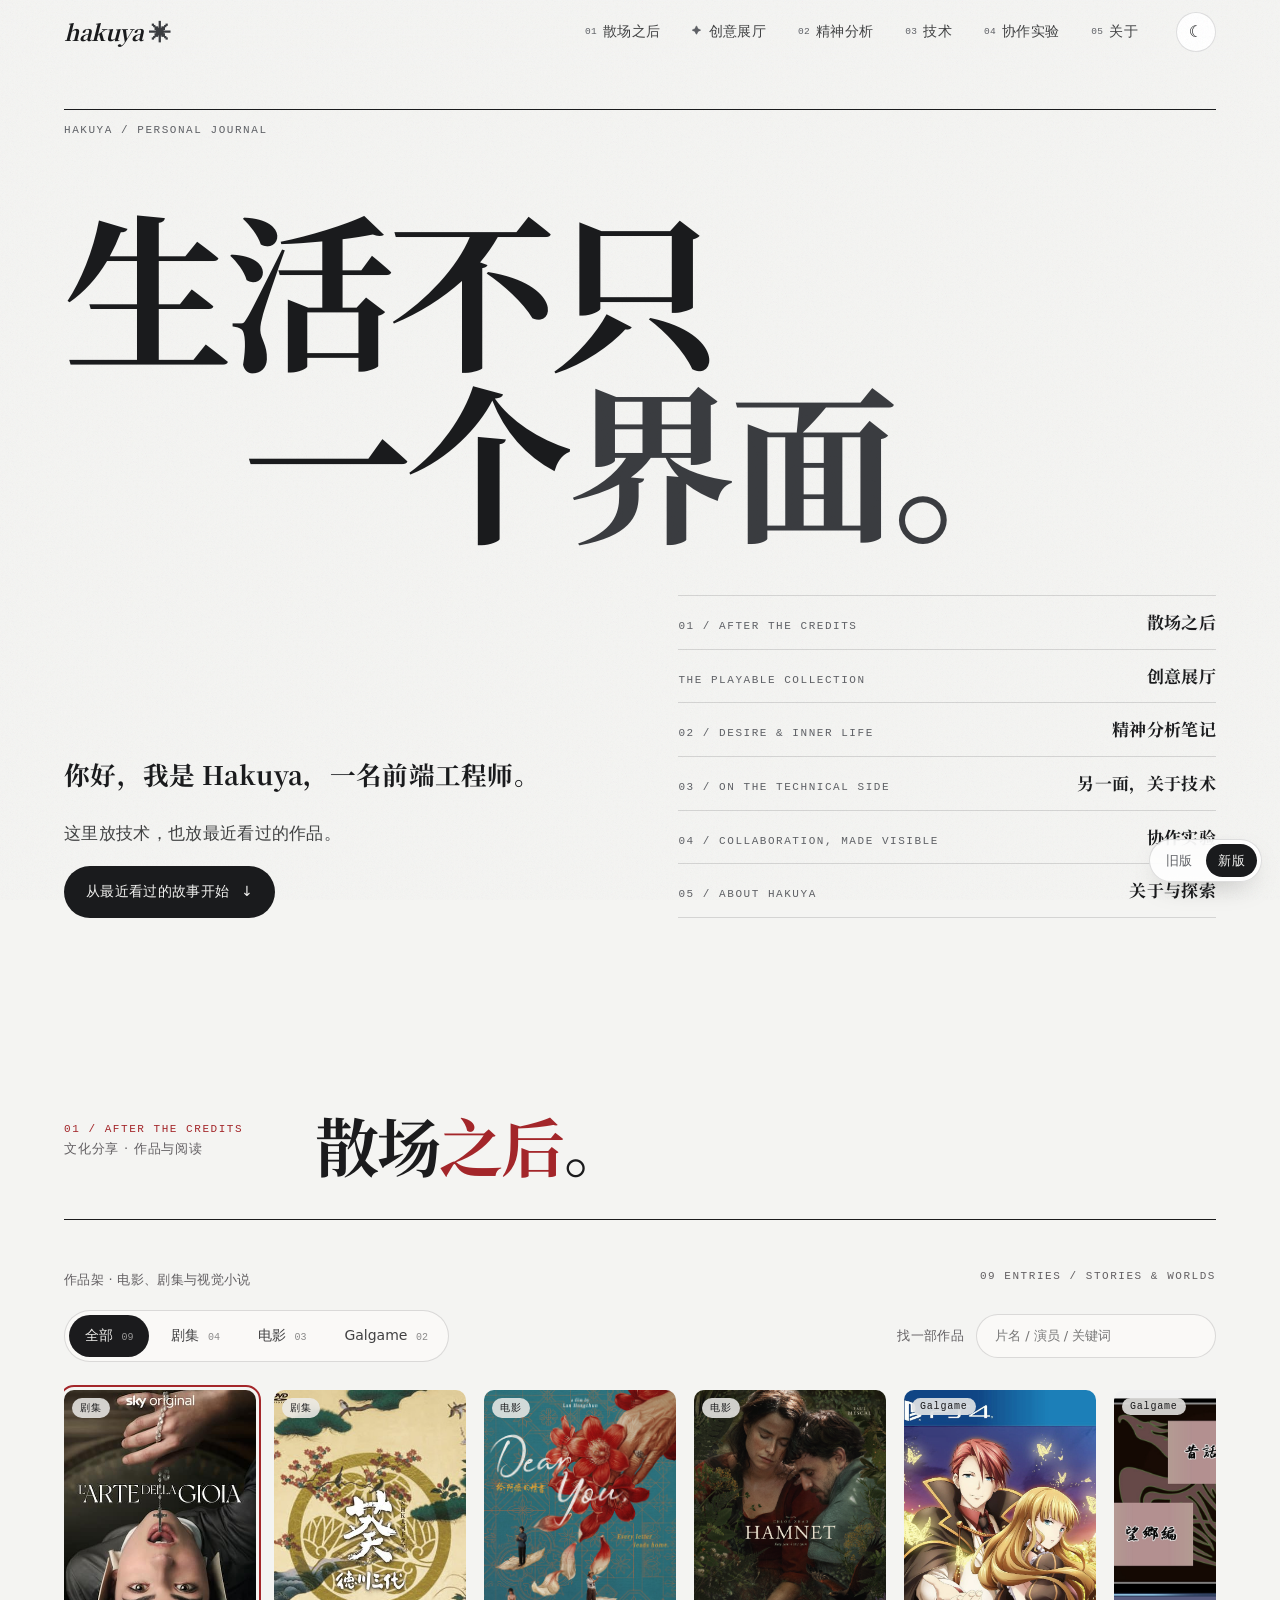
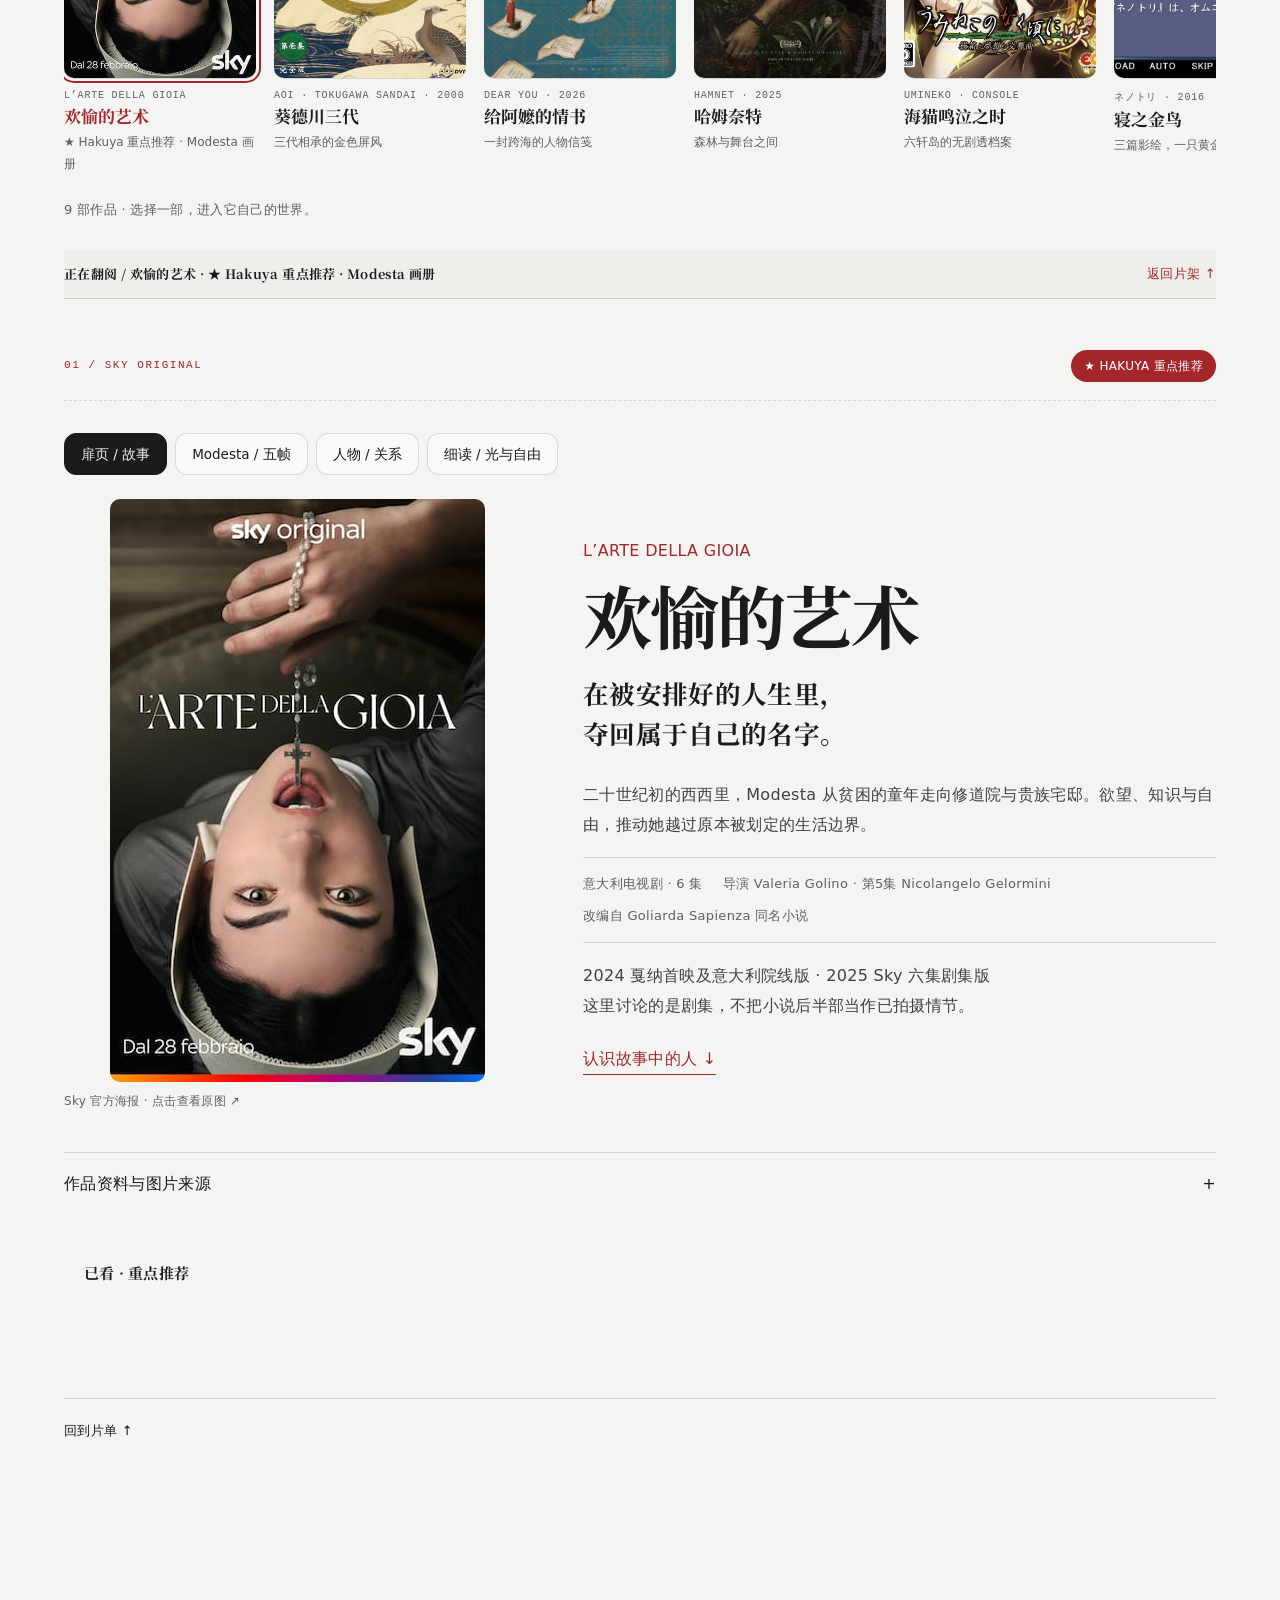
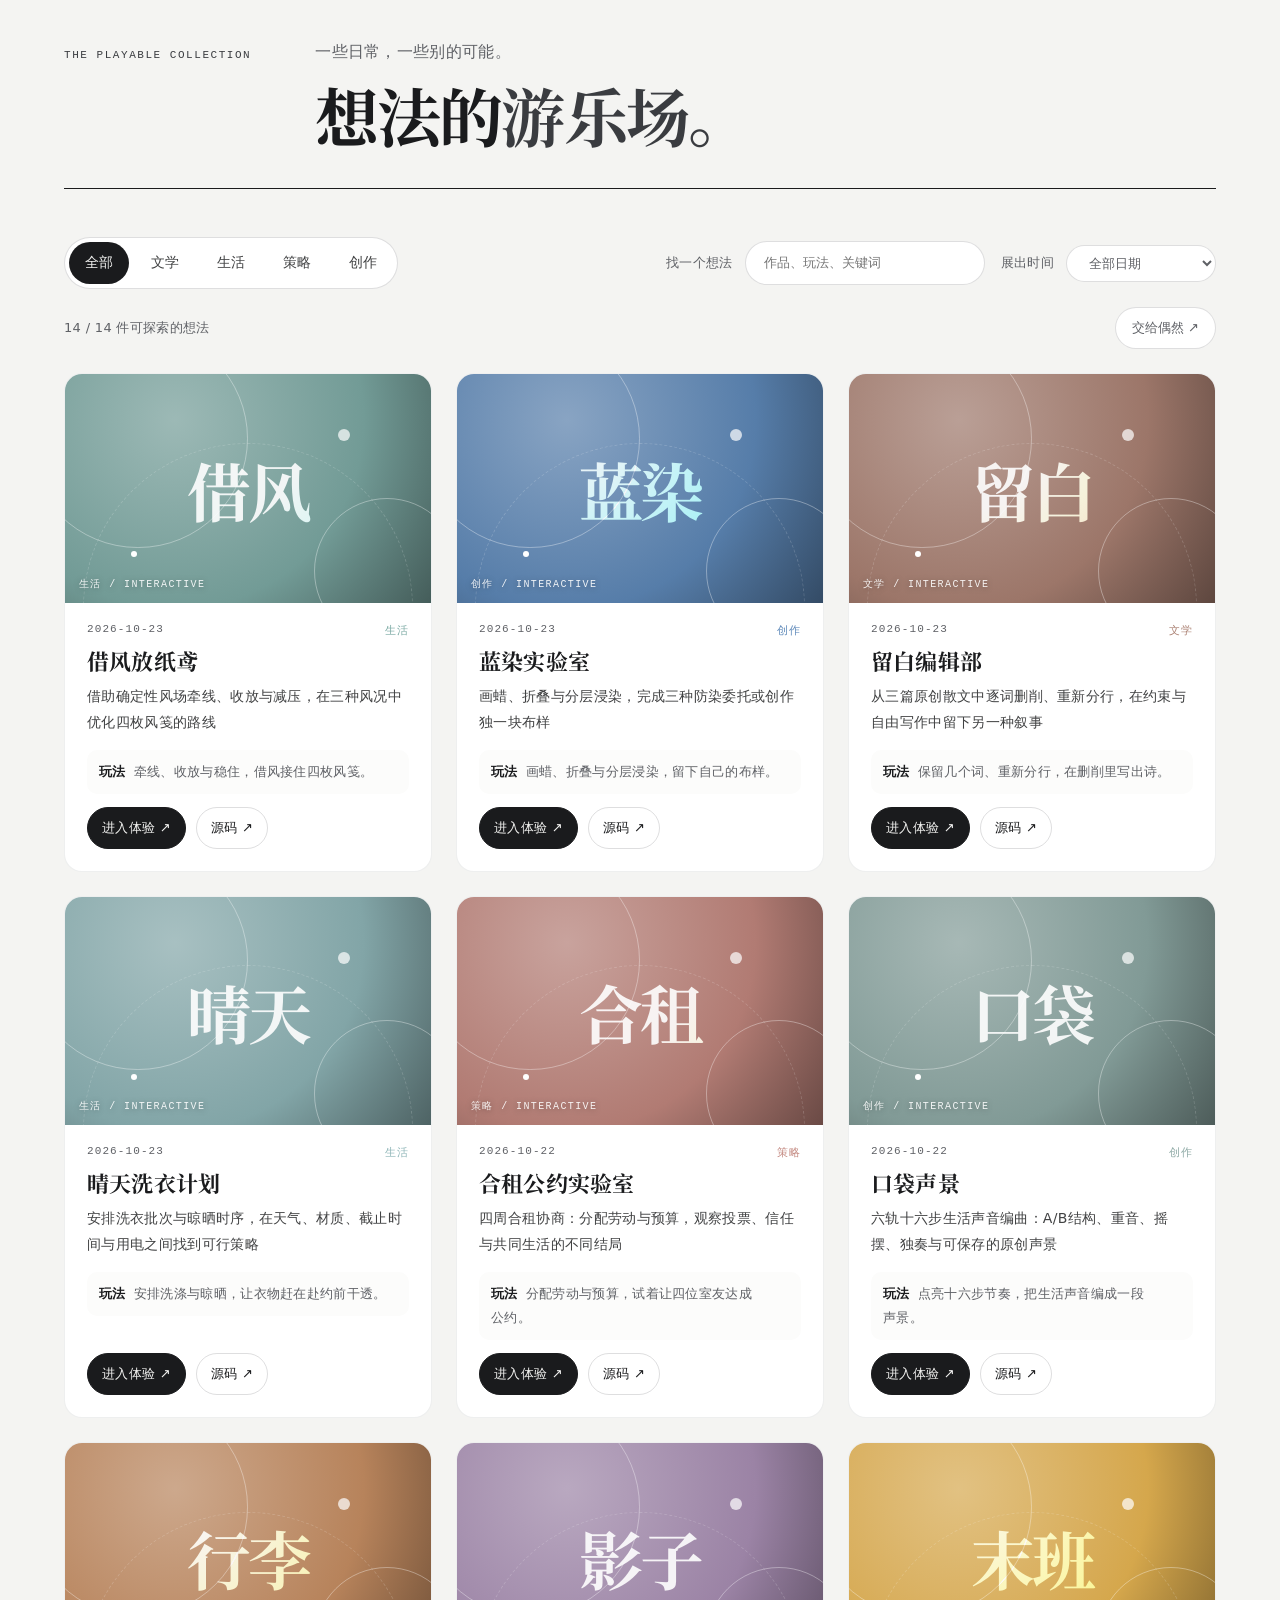
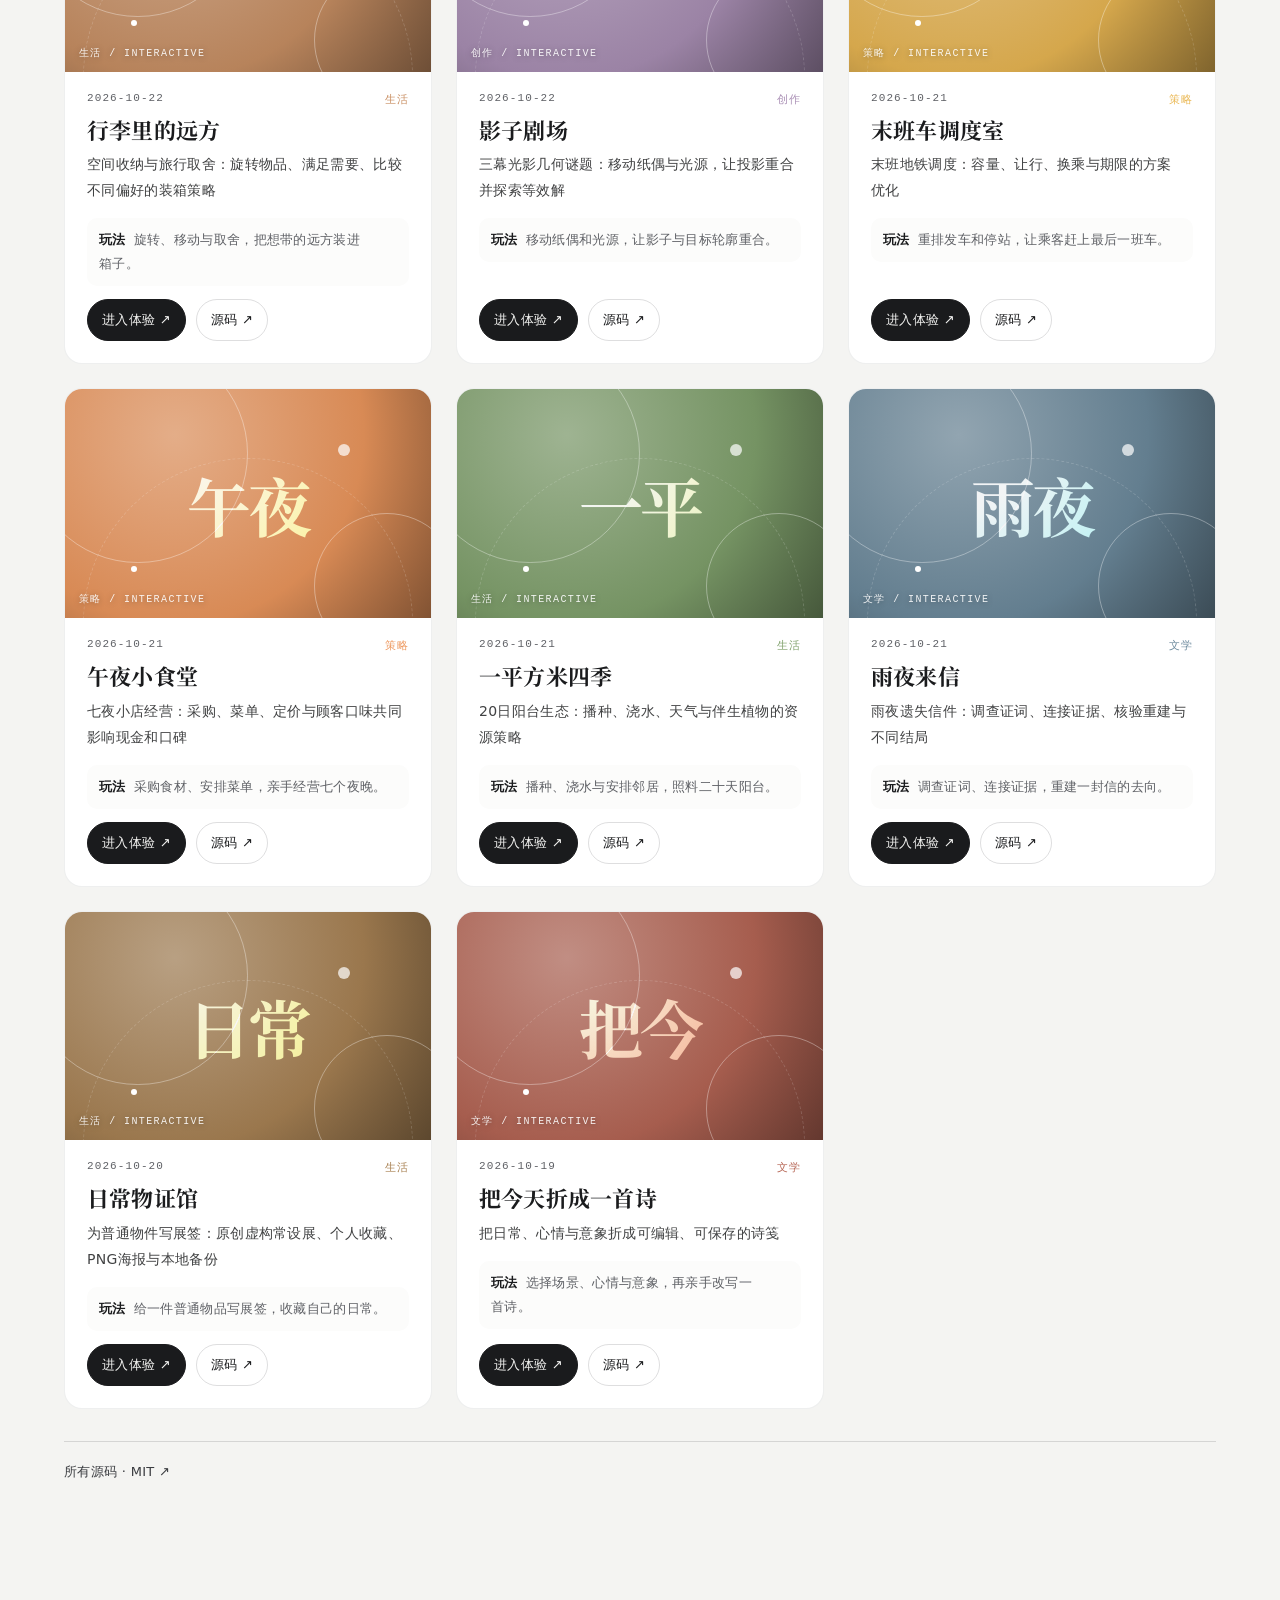
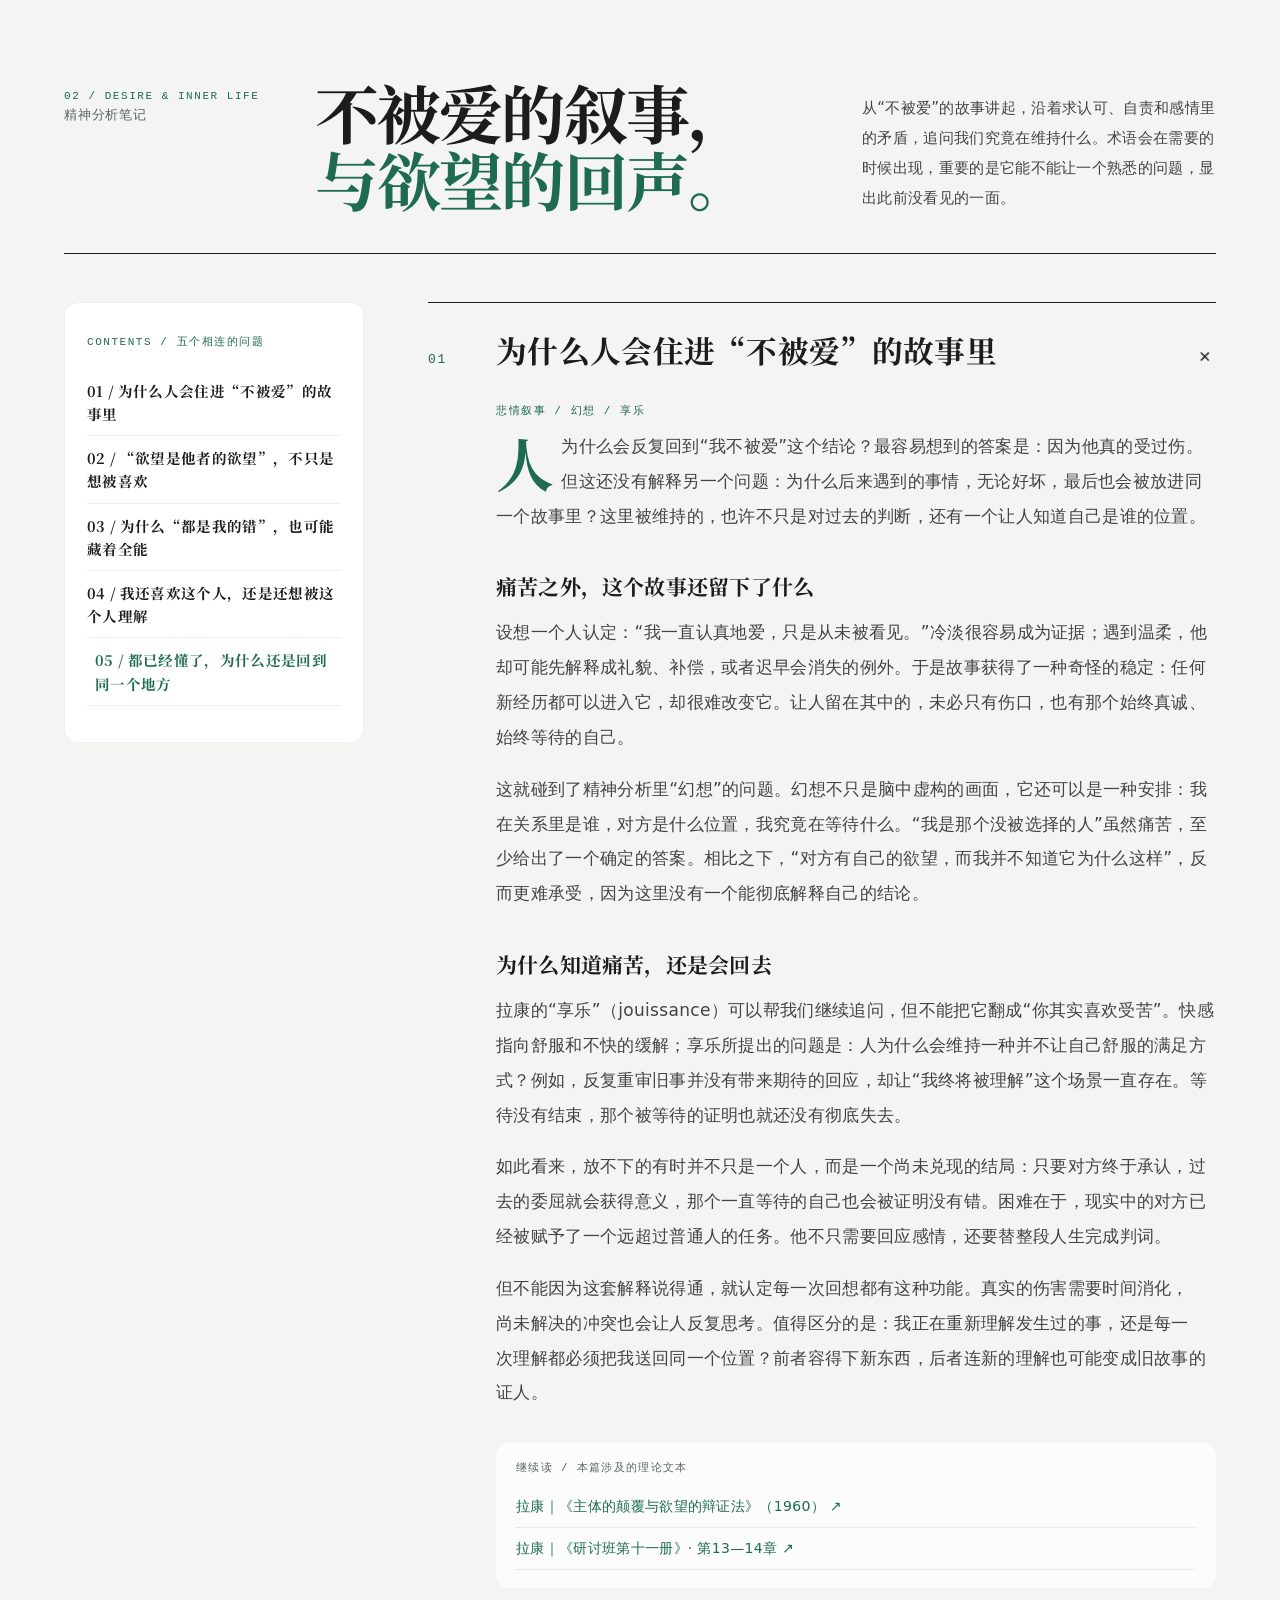
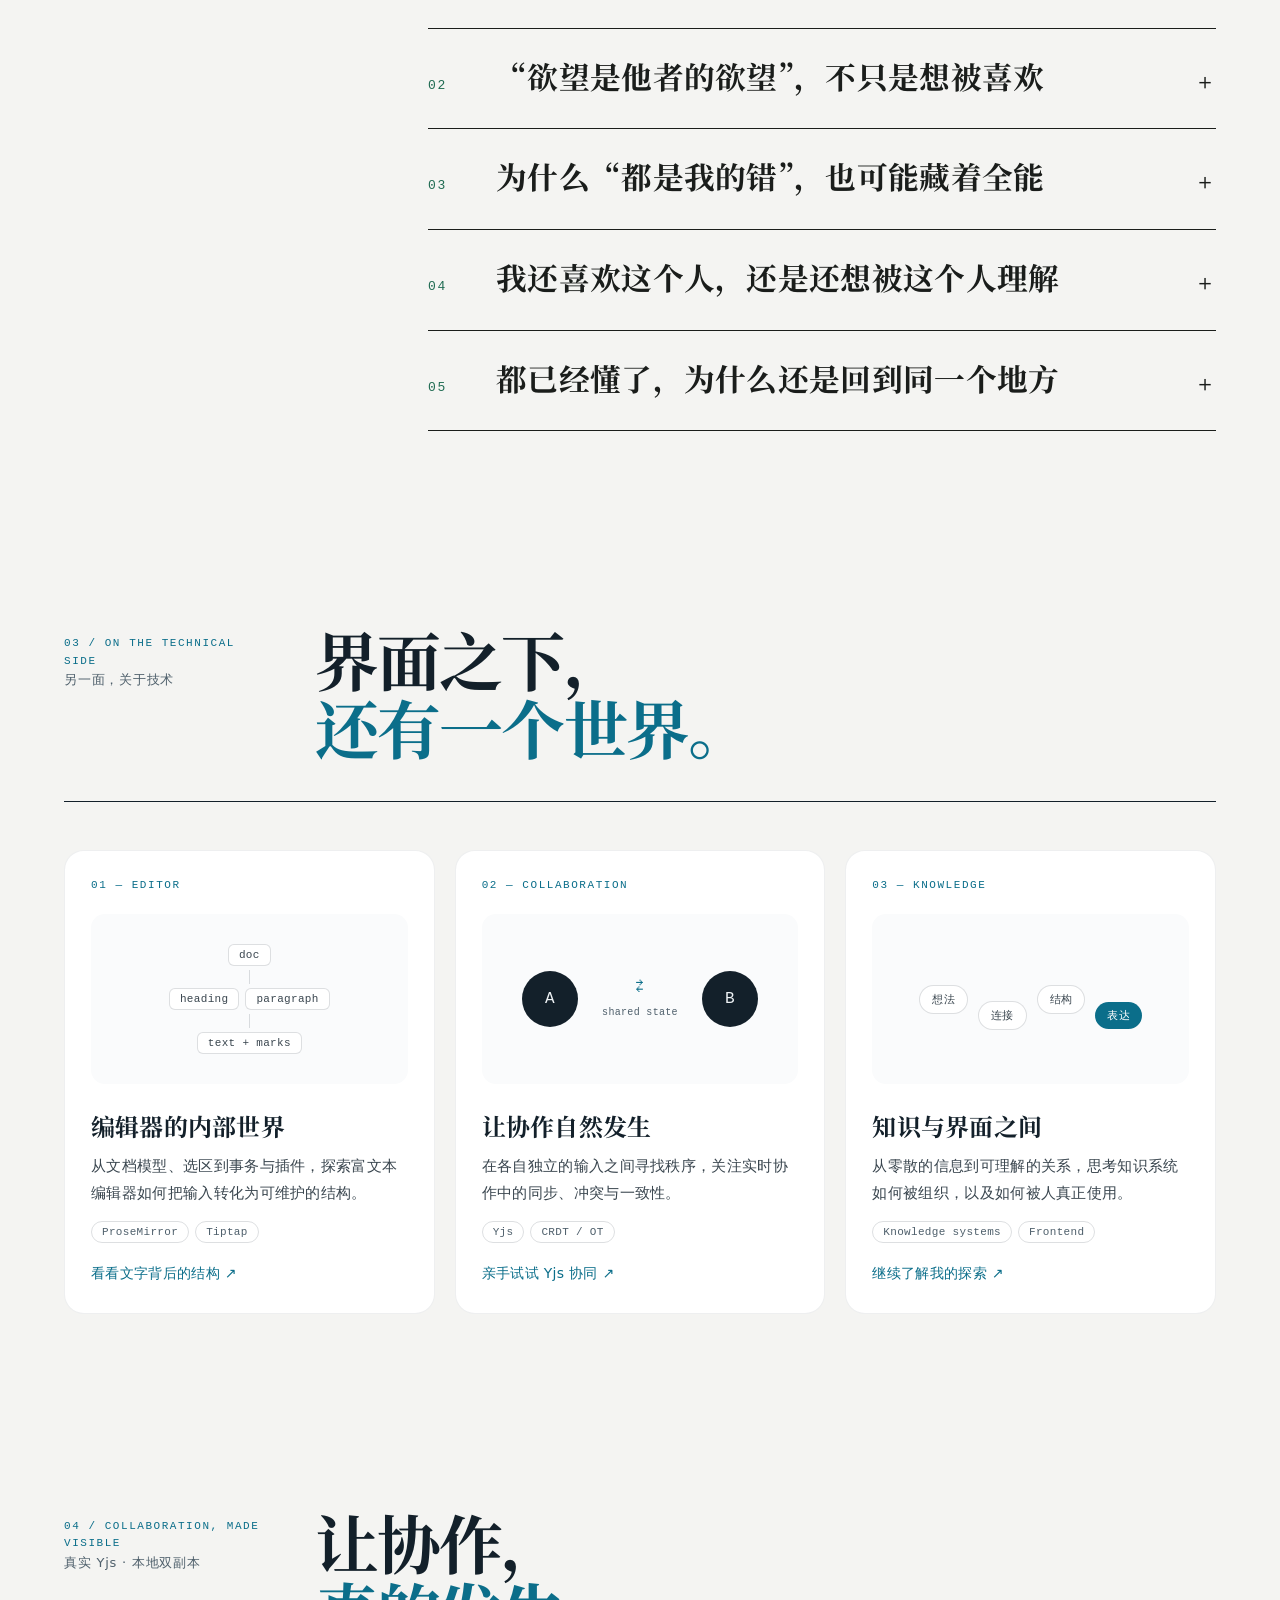
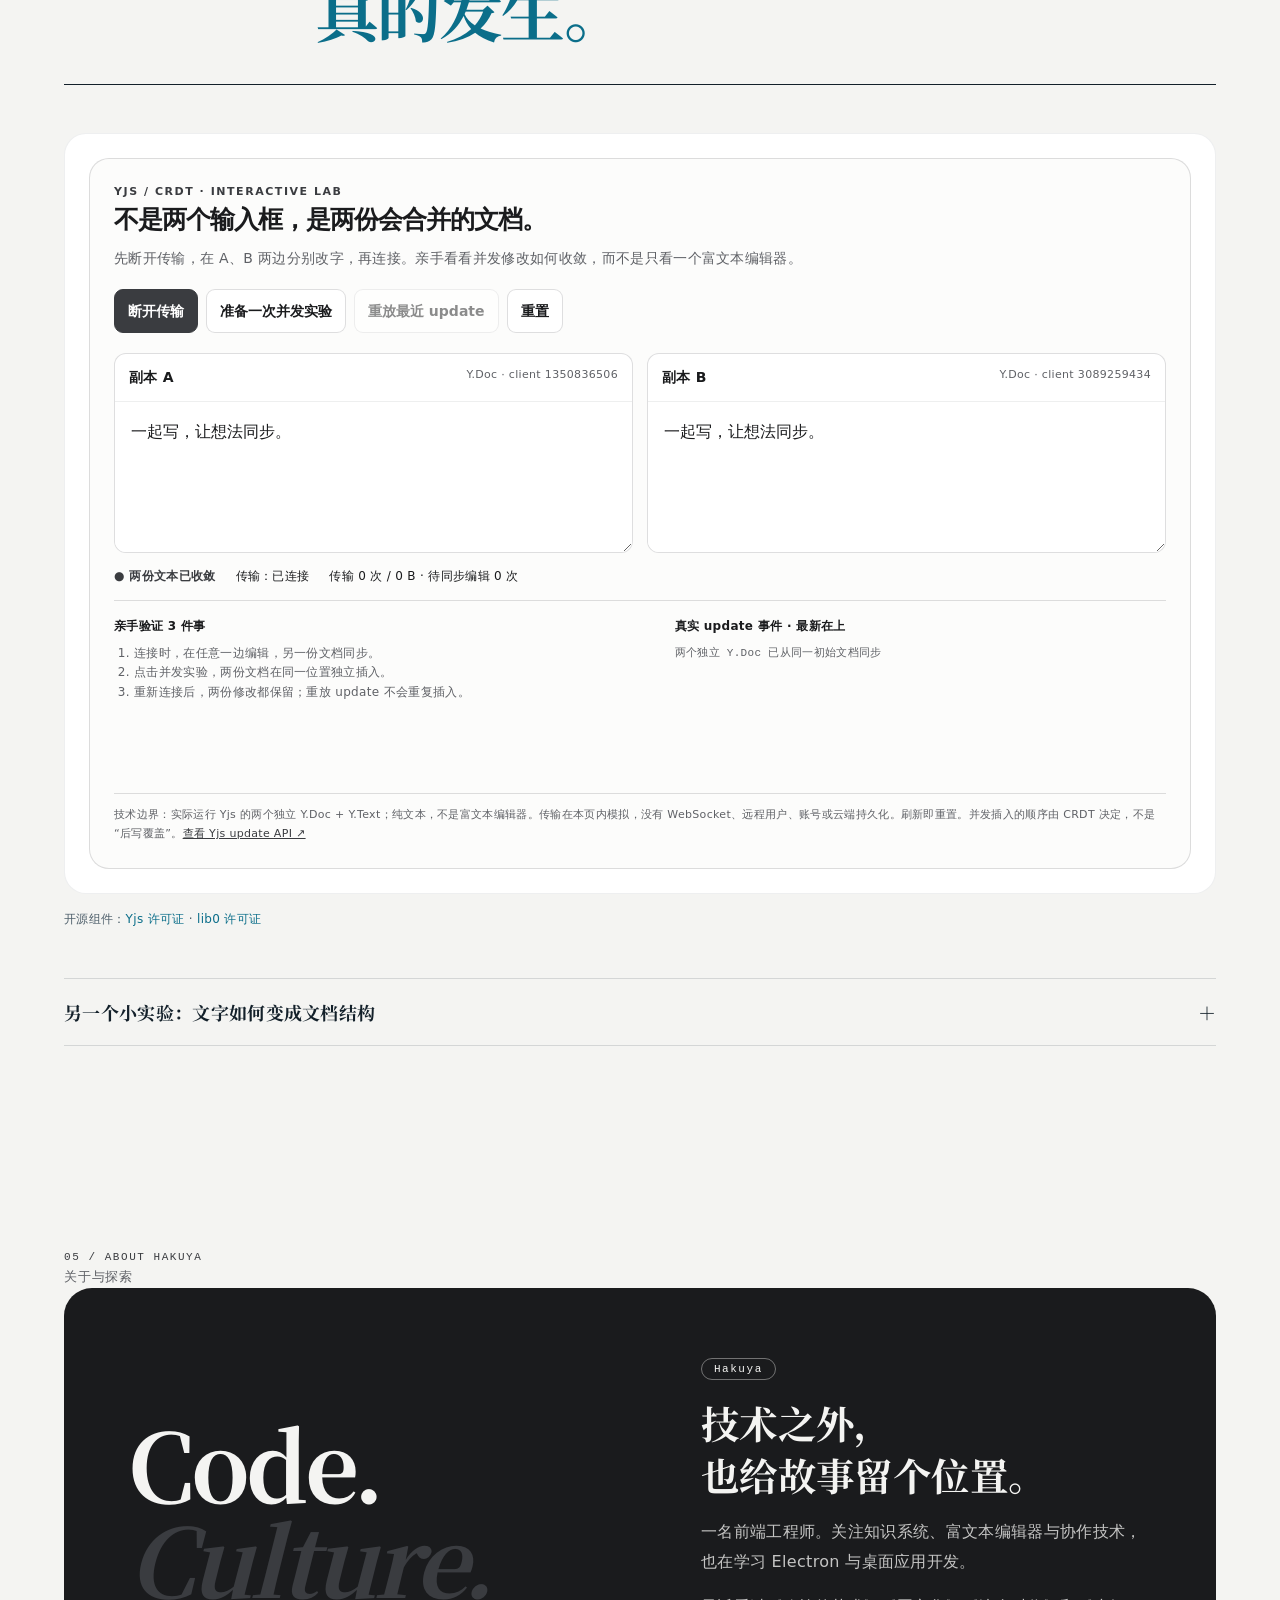
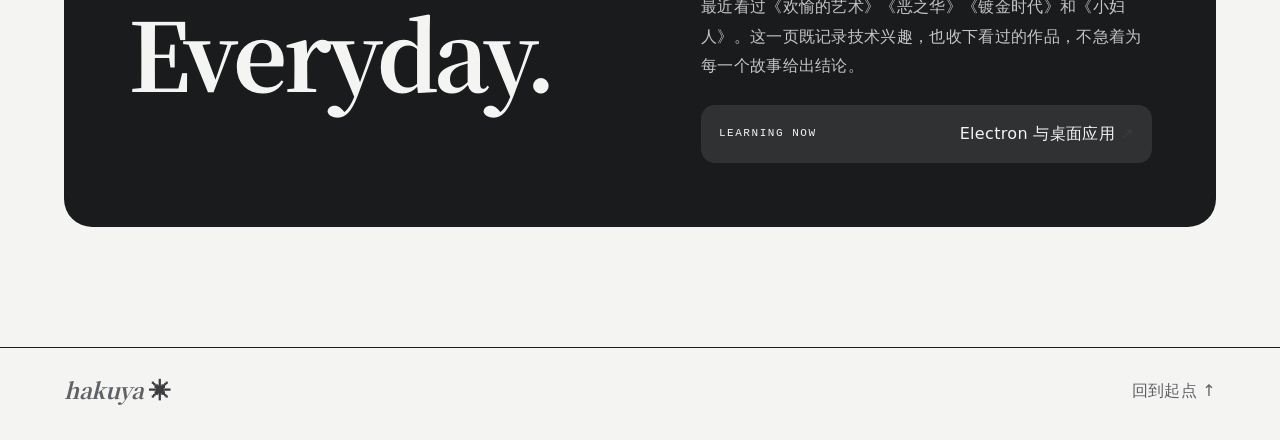
==== commit 9840efff: "Remove filler copy, add zone palettes + transitions, self-host subset serif, nav 04 lab" ====
--- a/index.html
+++ b/index.html
@@ -6,42 +6,40 @@
 <meta name="description" content="Hakuya 的个人主页。最近看过的剧集、文字与影像，以及前端工程与知识系统的探索。">
 <meta name="theme-color" content="#f2ede3">
 <link rel="icon" href="data:image/svg+xml,%3Csvg xmlns='http://www.w3.org/2000/svg' viewBox='0 0 64 64'%3E%3Crect width='64' height='64' rx='14' fill='%232c392f'/%3E%3Cpath d='M15 46V18h6v12h22V18h6v28h-6V36H21v10' fill='%23eeeee5'/%3E%3C/svg%3E">
-<link rel="preconnect" href="https://fonts.googleapis.com"><link rel="preconnect" href="https://fonts.gstatic.com" crossorigin>
-<link rel="stylesheet" href="https://fonts.googleapis.com/css2?family=Noto+Serif+SC:wght@400;600;900&family=Noto+Sans+SC:wght@400;500;700&family=JetBrains+Mono:wght@400;500&family=Fraunces:ital,opsz,wght@0,9..144,400;1,9..144,400;1,9..144,600&display=swap">
-<script>(()=>{const q=new URLSearchParams(location.search).get('theme');let t=q||localStorage.getItem('hk-theme');if(!t)t=matchMedia('(prefers-color-scheme: dark)').matches?'dark':'light';document.documentElement.dataset.theme=t})()</script>
-<link rel="stylesheet" href="css/site.css">
-<script src="js/app.js" defer></script><script src="js/portraits.js" defer></script><script src="js/library.js" defer></script><script src="js/yjs-lab.js" defer></script><script src="js/gallery.js" defer></script><script src="js/site.js" defer></script>
+<link rel="preload" href="fonts/hk-serif.woff2" as="font" type="font/woff2" crossorigin>
+<script>(()=>{const q=new URLSearchParams(location.search).get('theme');let t=q||localStorage.getItem('hk-theme');if(!t)t=matchMedia('(prefers-color-scheme: dark)').matches?'dark':'light';const r=document.documentElement;r.dataset.theme=t;const z={culture:'cinema',psyche:'psyche',field:'tech',lab:'tech'};let h='';try{h=decodeURIComponent(location.hash.slice(1))}catch{}if(/^psyche-essay/.test(h))h='psyche';r.dataset.activeZone=z[h]||'home';r.classList.add('zone-init')})()</script>
+<link rel="stylesheet" href="css/site.css"><link rel="stylesheet" href="css/zones.css">
+<script src="js/app.js" defer></script><script src="js/portraits.js" defer></script><script src="js/library.js" defer></script><script src="js/yjs-lab.js" defer></script><script src="js/gallery.js" defer></script><script src="js/site.js" defer></script><script src="js/zones.js" defer></script>
 </head>
 <body id="top">
 <a class="skip" href="#main">跳转到正文</a><div class="progress" aria-hidden="true"></div>
 <header class="topbar">
  <a class="brand" href="#top">hakuya<span>✳</span></a>
- <nav aria-label="主导航"><a href="#culture"><i>01</i>散场之后</a><a href="#gallery"><i>✦</i>创意展厅</a><a href="#psyche"><i>02</i>精神分析</a><a href="#field"><i>03</i>技术</a><a href="#about"><i>05</i>关于</a></nav>
+ <nav aria-label="主导航"><a href="#culture"><i>01</i>散场之后</a><a href="#gallery"><i>✦</i>创意展厅</a><a href="#psyche"><i>02</i>精神分析</a><a href="#field"><i>03</i>技术</a><a href="#lab"><i>04</i>协作实验</a><a href="#about"><i>05</i>关于</a></nav>
  <button class="theme" type="button" aria-label="切换深色 / 浅色"><span class="sun">☀</span><span class="moon">☾</span></button>
 </header>
 <main id="main">
 
-<section class="hero" aria-label="开篇">
- <div class="hero-meta mono"><span>HAKUYA / PERSONAL JOURNAL</span><span>A PERSONAL JOURNAL</span></div>
+<section class="hero" data-zone="home" aria-label="开篇">
+ <div class="hero-meta mono"><span>HAKUYA / PERSONAL JOURNAL</span></div>
  <h1 class="hero-title"><span class="l1">生活不只</span><span class="l2">一个<em>界面。</em></span></h1>
  <div class="hero-foot">
-  <div class="hero-copy"><p class="lead">你好，我是 Hakuya，一名前端工程师。</p><p>这里放技术，也放最近看过的作品。<br>关于结构的思考，关于故事的停留，<br>都在这一页慢慢展开。</p><a class="pill" href="#culture">从最近看过的故事开始 <span>↓</span></a></div>
+  <div class="hero-copy"><p class="lead">你好，我是 Hakuya，一名前端工程师。</p><p>这里放技术，也放最近看过的作品。</p><a class="pill" href="#culture">从最近看过的故事开始 <span>↓</span></a></div>
   <ol class="hero-index">
    <li><a href="#culture"><span class="mono">01 / AFTER THE CREDITS</span><b>散场之后</b></a></li>
    <li><a href="#gallery"><span class="mono">THE PLAYABLE COLLECTION</span><b>创意展厅</b></a></li>
    <li><a href="#psyche"><span class="mono">02 / DESIRE &amp; INNER LIFE</span><b>精神分析笔记</b></a></li>
    <li><a href="#field"><span class="mono">03 / ON THE TECHNICAL SIDE</span><b>另一面，关于技术</b></a></li>
+   <li><a href="#lab"><span class="mono">04 / COLLABORATION, MADE VISIBLE</span><b>协作实验</b></a></li>
    <li><a href="#about"><span class="mono">05 / ABOUT HAKUYA</span><b>关于与探索</b></a></li>
   </ol>
  </div>
- <div class="marquee mono" aria-hidden="true"><div><span>CODE, CULTURE &amp; THE SPACE BETWEEN.</span><span>文字 · 影像 · 日常</span><span>CODE, CULTURE &amp; THE SPACE BETWEEN.</span><span>文字 · 影像 · 日常</span><span>CODE, CULTURE &amp; THE SPACE BETWEEN.</span><span>文字 · 影像 · 日常</span></div></div>
-</section>
-
-<section class="chapter culture" id="culture">
+</section>
+
+<section class="chapter culture" id="culture" data-zone="cinema">
  <header class="chapter-head">
   <div class="chapter-no mono">01 / AFTER THE CREDITS<br><span>文化分享 · 作品与阅读</span></div>
-  <div><p class="eyebrow mono">HAKUYA'S WATCH JOURNAL</p><h2>散场<em>之后</em>。</h2></div>
-  <p class="chapter-lede">屏幕暗下去，故事还在。<br>把最近看过的作品，留在这里。</p>
+  <div><h2>散场<em>之后</em>。</h2></div>
  </header>
  <div class="library" id="watch-library">
   <div class="shelf-heading"><span>作品架 · 电影、剧集与视觉小说</span><span class="mono">09 ENTRIES / STORIES &amp; WORLDS</span></div>
@@ -62,14 +60,14 @@
 <noscript><p>德川秀忠：西田敏行饰，家康之子、家光之父，是前后两代之间的承接者。德川家光：二代目尾上辰之助（现四代目尾上松绿）饰，是三代叙事中的第三代将军。</p></noscript></section>
 <section class="aoi-family"><div><span class="mono">BEYOND THE SUCCESSION</span><h4>家谱之外，<br/>也有人在说话。</h4></div><div><figure class="character-portrait" data-portrait="aoi-go"><button aria-label="放大：阿江（右）与秀忠 · 岩下志麻、西田敏行" class="portrait-open" data-enlarge="aoi-go" type="button"><img alt="葵德川三代剧照：阿江在右，秀忠在左" height="293" loading="lazy" src="assets/characters/aoi-go.jpg" width="520"/><span aria-hidden="true">↗</span></button><figcaption>阿江（右）与秀忠 · 岩下志麻、西田敏行<small>© NHK / チャンネル銀河</small></figcaption></figure><h5>阿江 · 岩下志麻 饰</h5><p>秀忠的妻子、家光的母亲。沿着她的视角，可以把将军家的继承问题重新放回家庭关系中理解。</p><figure class="character-portrait" data-portrait="aoi-yodo"><button aria-label="放大：淀殿 · 小川真由美" class="portrait-open" data-enlarge="aoi-yodo" type="button"><img alt="小川真由美饰演淀殿的葵德川三代剧照" height="293" loading="lazy" src="assets/characters/aoi-yododono-corrected.jpg" width="520"/><span aria-hidden="true">↗</span></button><figcaption>淀殿 · 小川真由美<small>© NHK / チャンネル銀河</small></figcaption></figure><h5>淀殿 · 小川真由美 饰</h5><p>丰臣秀赖的母亲。与德川三代并置的丰臣家，是理解剧中家族与政治关系的重要一端。</p></div></section>
 <details class="cinema-details"><summary>作品资料、图片与阅读边界 <span>+</span></summary><div><p>日本电视剧，2000 年播出。人物及演员据 NHK 官方资料整理；二代目尾上辰之助现名四代目尾上松绿。本页的观看提问是编辑性的阅读建议，不是 Hakuya 的个人观后感。</p><p>DVD 封面来自 NHK 集团官方商城；第 20 集剧照来自 NHK On Demand。版权归 NHK 及原权利人。图片仅作作品识别与介绍，不授予再利用许可。</p><a href="https://nhk-groupmall.jp/products/nqu-12398aa" rel="noopener noreferrer" target="_blank">NHK：作品介绍、主创与 DVD 封面 ↗</a><a href="https://www.nhk-ondemand.jp/goods/G2019096601SA000/index.html" rel="noopener noreferrer" target="_blank">NHK：第 20 集「二元政治」与剧照 ↗</a><a href="https://nhk-groupmall.jp/blogs/read/ieyasu" rel="noopener noreferrer" target="_blank">NHK：德川家康题材回顾与三代演员 ↗</a><a href="https://www.nhk-ondemand.jp/program/P201200099500000/index.html?np_banID=top_pr_000995" rel="noopener noreferrer" target="_blank">NHK On Demand：作品与演员资料 ↗</a></div></details>
-<div class="cinema-record">HAKUYA'S WATCH JOURNAL <span>已收录 · 暂未写下个人短评</span></div></article>
+<div class="cinema-record"><span>已收录 · 暂未写下个人短评</span></div></article>
 <article id="art-of-joy" class="work cinema joy-cinema"><div class="cinema-marker"><span class="mono">01 / SKY ORIGINAL</span><span class="seen joy-recommend">★ HAKUYA 重点推荐</span></div><div class="joy-opening"><figure class="official-poster"><a aria-label="查看欢愉的艺术完整官方海报" href="assets/joy-poster.jpg" target="_blank"><img alt="欢愉的艺术 Sky 官方海报，Modesta 的倒置肖像与十字架" height="583" loading="lazy" src="assets/joy-poster.jpg" width="375"/></a><figcaption>Sky 官方海报 · 点击查看原图 ↗</figcaption></figure><div class="cinema-intro"><span class="film-eyebrow">L’ARTE DELLA GIOIA</span><h3>欢愉的艺术</h3><p class="film-deck">在被安排好的人生里，<br/>夺回属于自己的名字。</p><p>二十世纪初的西西里，Modesta 从贫困的童年走向修道院与贵族宅邸。欲望、知识与自由，推动她越过原本被划定的生活边界。</p><div class="film-facts"><span>意大利电视剧 · 6 集</span><span>导演 Valeria Golino · 第5集 Nicolangelo Gelormini</span><span>改编自 Goliarda Sapienza 同名小说</span></div><p class="joy-edition">2024 戛纳首映及意大利院线版 · 2025 Sky 六集剧集版<br/>这里讨论的是剧集，不把小说后半部当作已拍摄情节。</p><a class="film-anchor" href="#joy-characters">认识故事中的人 <span>↓</span></a></div></div>
 <section aria-labelledby="modesta-gallery-title" class="joy-gallery"><div class="joy-gallery-heading"><span class="mono">MODESTA / FIVE MOMENTS</span><h4 id="modesta-gallery-title">她的目光，比对白先抵达。</h4><p>Tecla Insolia 饰 Modesta。五个不同的瞬间，从海边回眸到垂眸合掌，留下她的目光、动作与表情；点开看大图，可用左右方向键翻阅。</p></div><div class="modesta-contact-sheet"><figure class="character-portrait" data-portrait="joy-modesta-1"><button aria-label="放大：Modesta / 海边 · 回眸" class="portrait-open" data-enlarge="joy-modesta-1" data-gallery="modesta" type="button"><img alt="Tecla Insolia 饰 Modesta：海边 · 回眸" height="720" loading="lazy" src="assets/characters/joy-modesta-cinema-1.png" width="1280"/><span aria-hidden="true">↗</span></button><figcaption>Modesta / 海边 · 回眸<small>© Sky / 官方预告画面 · 1280×720</small></figcaption></figure><figure class="character-portrait" data-portrait="joy-modesta-2"><button aria-label="放大：Modesta / 侧光 · 垂眸合掌" class="portrait-open" data-enlarge="joy-modesta-2" data-gallery="modesta" type="button"><img alt="Tecla Insolia 饰 Modesta：侧光 · 垂眸合掌" height="720" loading="lazy" src="assets/characters/joy-modesta-cinema-2.png" width="1280"/><span aria-hidden="true">↗</span></button><figcaption>Modesta / 侧光 · 垂眸合掌<small>© Sky / 官方预告画面 · 1280×720</small></figcaption></figure><figure class="character-portrait" data-portrait="joy-modesta-3"><button aria-label="放大：Modesta / 烛火 · 一封信" class="portrait-open" data-enlarge="joy-modesta-3" data-gallery="modesta" type="button"><img alt="Tecla Insolia 饰 Modesta：烛火 · 一封信" height="720" loading="lazy" src="assets/characters/joy-modesta-cinema-3.png" width="1280"/><span aria-hidden="true">↗</span></button><figcaption>Modesta / 烛火 · 一封信<small>© Sky / 官方预告画面 · 1280×720</small></figcaption></figure><figure class="character-portrait" data-portrait="joy-modesta-4"><button aria-label="放大：Modesta / 玻璃 · 光与凝望" class="portrait-open" data-enlarge="joy-modesta-4" data-gallery="modesta" type="button"><img alt="Tecla Insolia 饰 Modesta：玻璃 · 光与凝望" height="720" loading="lazy" src="assets/characters/joy-modesta-cinema-4.png" width="1280"/><span aria-hidden="true">↗</span></button><figcaption>Modesta / 玻璃 · 光与凝望<small>© Sky / 官方预告画面 · 1280×720</small></figcaption></figure><figure class="character-portrait" data-portrait="joy-modesta-5"><button aria-label="放大：Modesta / 对望 · 与 Beatrice" class="portrait-open" data-enlarge="joy-modesta-5" data-gallery="modesta" type="button"><img alt="Tecla Insolia 饰 Modesta：对望 · 与 Beatrice" height="1000" loading="lazy" src="assets/characters/joy-modesta-cinema-5.png" width="1500"/><span aria-hidden="true">↗</span></button><figcaption>Modesta / 对望 · 与 Beatrice<small>© Paolo Ciriello / Sky Italia · 宣传剧照 · 1500×1000</small></figcaption></figure></div><p class="joy-gallery-source">四帧选自 Sky 官方预告（原生 1280×720），一张为 Paolo Ciriello / Sky Italia 宣传剧照（1500×1000）。保留原作构图与光影，不加暗色滤镜、不补脸、不放大小图；点开查看完整画面和出处。</p></section>
-<section aria-labelledby="joy-cast-title" class="characters joy-characters" id="joy-characters"><div class="cast-title"><span class="mono">THE PEOPLE IN THE STORY</span><h4 id="joy-cast-title">她，与改变她命运的人。</h4></div><div class="joy-cast-grid"><article class="modesta-mood-card"><img alt="Tecla Insolia 饰 Modesta，在海边回眸的官方预告画面" height="720" loading="lazy" src="assets/characters/joy-modesta-cinema-1.png" width="1280"/><div class="character-copy"><h5>Modesta <span>莫德斯塔</span></h5><p class="actor">饰演者 · Tecla Insolia</p><p>出身贫困，却对知识、爱情与自由有强烈渴望。她不愿接受社会替自己安排的命运，是整部故事的行动中心。</p></div></article><article><img alt="Jasmine Trinca 饰演修道院院长 Leonora 的官方剧照" height="300" loading="lazy" src="assets/leonora.jpg" width="480"/><div class="character-copy"><h5>Leonora <span>莱奥诺拉</span></h5><p class="actor">饰演者 · Jasmine Trinca</p><p>收留年幼 Modesta 的修道院院长。她注意到女孩的聪明与倔强，并成为其成长早期的重要人物。</p></div></article><article><figure class="character-portrait" data-portrait="joy-gaia"><button aria-label="放大：Gaia · Valeria Bruni Tedeschi" class="portrait-open" data-enlarge="joy-gaia" type="button"><img alt="Gaia 身着绿色礼服，坐在灯旁" height="601" loading="lazy" src="assets/characters/joy-gaia.jpg" width="960"/><span aria-hidden="true">↗</span></button><figcaption>Gaia · Valeria Bruni Tedeschi<small>© Sky Italia / Sky 官方角色图集</small></figcaption></figure><div class="character-copy"><h5>Gaia <span>盖娅</span></h5><p class="actor">饰演者 · Valeria Bruni Tedeschi</p><p>Brandiforti 家族的掌权者。她看见 Modesta 的能力，也希望将其纳入宅邸的秩序；认可与利用并不总能分开。</p></div></article><article><figure class="character-portrait" data-portrait="joy-beatrice"><button aria-label="放大：Beatrice · Alma Noce" class="portrait-open" data-enlarge="joy-beatrice" type="button"><img alt="Beatrice 金色卷发的人物剧照" height="601" loading="lazy" src="assets/characters/joy-beatrice.jpg" width="960"/><span aria-hidden="true">↗</span></button><figcaption>Beatrice · Alma Noce<small>© Sky Italia / Sky 官方角色图集</small></figcaption></figure><div class="character-copy"><h5>Beatrice <span>贝阿特丽切</span></h5><p class="actor">饰演者 · Alma Noce</p><p>贵族家庭中较年轻的一员。她与 Modesta 的亲密，使宅邸不只是权力场，也成为两种成长经验相遇的地方。</p></div></article><article><figure class="character-portrait" data-portrait="joy-carmine"><button aria-label="放大：Carmine · Guido Caprino" class="portrait-open" data-enlarge="joy-carmine" type="button"><img alt="Carmine 坐在窗旁" height="601" loading="lazy" src="assets/characters/joy-carmine.jpg" width="960"/><span aria-hidden="true">↗</span></button><figcaption>Carmine · Guido Caprino<small>© Sky Italia / Sky 官方角色图集</small></figcaption></figure><div class="character-copy"><h5>Carmine <span>卡尔米内</span></h5><p class="actor">饰演者 · Guido Caprino</p><p>管理 Brandiforti 土地的人。他与 Modesta 的相遇连接着庄园劳动、权力分配与吸引，而不只是浪漫支线。</p></div></article></div></section><section aria-labelledby="joy-reading-title" class="joy-reading"><span class="mono">READING THE IMAGE / 无结局剧透导读</span><h4 id="joy-reading-title">欢愉不是奖赏，<br/>而是一种必须学习的能力。</h4><p class="joy-reading-lead">以下是围绕剧集的编辑导读，不代写 Hakuya 的私人观后感。重点推荐是主人的选择；具体阅读角度保留为可以争论的问题。</p><div class="joy-margins"><article><span>01 / 空间</span><h5>从被收留，到能够行动</h5><p>贫困家庭、修道院、贵族宅邸，不只是三套布景，也可以读作三种规定人生的秩序。沿着门、窗、走廊与庭院看过去：Modesta 在什么时候只是被允许留下，又在什么时候开始改变周围人的安排？</p></article><article><span>02 / 关系</span><h5>爱与权力，没有分开出现</h5><p>Leonora 的庇护、Gaia 的认可、Beatrice 的亲近、Carmine 的对抗，让“关系”成为不同资源与依赖交错的地方。可以观察同一个姿态何时是照顾，何时也构成要求；不急着把每个人分成解放者或阻碍者。</p></article><article><span>03 / 伦理</span><h5>不把自由，写成无瑕的证明</h5><p>一部以女性自主为中心的故事，也可以让主人公保持难以归类。理解行动的处境，与赞同每个选择不是同一回事。观看的张力正在于：当她拒绝做一个可被轻易称赞的人，我们是否仍愿意继续看她？</p></article></div><details class="joy-craft" open=""><summary>画面笔记 / 阴影、烛光与西西里的日光</summary><p>摄影指导 Fabio Cianchetti 在 ARRI 访谈中谈到：影片以烛光处理大量夜景，视觉氛围参考了索科洛夫的《浮士德》，主要使用固定机位及少量轨道运动。他特别提及树下阅读的一束阳光。这里的深橄榄色、暗金与留白，也沿着这种明暗关系设计，而不是给所有作品套用同一种卡片模板。</p><a href="https://www.arri.com/news-it/dp-fabio-cianchetti-e-la-serie-tv-l-arte-della-gioia" rel="noopener noreferrer" target="_blank">读摄影指导的原始访谈 · 2024-06-24 ↗</a></details></section><details class="cinema-details"><summary>作品资料与图片来源 <span>+</span></summary><div><p>作品与人物资料据 Sky 官方介绍整理；“画面笔记”据 ARRI 摄影指导访谈，“空间／关系／伦理”为本站编辑性阅读，避免涉及后续结局。海报与剧照版权归原权利人；图片保留原始构图，不添加虚构角色形象。</p><a href="https://tg24.sky.it/spettacolo/serie-tv/2025/02/24/l-arte-della-gioia-serie-tv" rel="noopener noreferrer" target="_blank">Sky：作品介绍与海报、剧照 ↗</a><a href="https://tg24.sky.it/spettacolo/serie-tv/approfondimenti/l-arte-della-gioia-cast" rel="noopener noreferrer" target="_blank">Sky：演员与人物图集 ↗</a></div></details><div class="cinema-record">HAKUYA'S WATCH JOURNAL <span>已看 · 重点推荐</span></div></article>
+<section aria-labelledby="joy-cast-title" class="characters joy-characters" id="joy-characters"><div class="cast-title"><span class="mono">THE PEOPLE IN THE STORY</span><h4 id="joy-cast-title">她，与改变她命运的人。</h4></div><div class="joy-cast-grid"><article class="modesta-mood-card"><img alt="Tecla Insolia 饰 Modesta，在海边回眸的官方预告画面" height="720" loading="lazy" src="assets/characters/joy-modesta-cinema-1.png" width="1280"/><div class="character-copy"><h5>Modesta <span>莫德斯塔</span></h5><p class="actor">饰演者 · Tecla Insolia</p><p>出身贫困，却对知识、爱情与自由有强烈渴望。她不愿接受社会替自己安排的命运，是整部故事的行动中心。</p></div></article><article><img alt="Jasmine Trinca 饰演修道院院长 Leonora 的官方剧照" height="300" loading="lazy" src="assets/leonora.jpg" width="480"/><div class="character-copy"><h5>Leonora <span>莱奥诺拉</span></h5><p class="actor">饰演者 · Jasmine Trinca</p><p>收留年幼 Modesta 的修道院院长。她注意到女孩的聪明与倔强，并成为其成长早期的重要人物。</p></div></article><article><figure class="character-portrait" data-portrait="joy-gaia"><button aria-label="放大：Gaia · Valeria Bruni Tedeschi" class="portrait-open" data-enlarge="joy-gaia" type="button"><img alt="Gaia 身着绿色礼服，坐在灯旁" height="601" loading="lazy" src="assets/characters/joy-gaia.jpg" width="960"/><span aria-hidden="true">↗</span></button><figcaption>Gaia · Valeria Bruni Tedeschi<small>© Sky Italia / Sky 官方角色图集</small></figcaption></figure><div class="character-copy"><h5>Gaia <span>盖娅</span></h5><p class="actor">饰演者 · Valeria Bruni Tedeschi</p><p>Brandiforti 家族的掌权者。她看见 Modesta 的能力，也希望将其纳入宅邸的秩序；认可与利用并不总能分开。</p></div></article><article><figure class="character-portrait" data-portrait="joy-beatrice"><button aria-label="放大：Beatrice · Alma Noce" class="portrait-open" data-enlarge="joy-beatrice" type="button"><img alt="Beatrice 金色卷发的人物剧照" height="601" loading="lazy" src="assets/characters/joy-beatrice.jpg" width="960"/><span aria-hidden="true">↗</span></button><figcaption>Beatrice · Alma Noce<small>© Sky Italia / Sky 官方角色图集</small></figcaption></figure><div class="character-copy"><h5>Beatrice <span>贝阿特丽切</span></h5><p class="actor">饰演者 · Alma Noce</p><p>贵族家庭中较年轻的一员。她与 Modesta 的亲密，使宅邸不只是权力场，也成为两种成长经验相遇的地方。</p></div></article><article><figure class="character-portrait" data-portrait="joy-carmine"><button aria-label="放大：Carmine · Guido Caprino" class="portrait-open" data-enlarge="joy-carmine" type="button"><img alt="Carmine 坐在窗旁" height="601" loading="lazy" src="assets/characters/joy-carmine.jpg" width="960"/><span aria-hidden="true">↗</span></button><figcaption>Carmine · Guido Caprino<small>© Sky Italia / Sky 官方角色图集</small></figcaption></figure><div class="character-copy"><h5>Carmine <span>卡尔米内</span></h5><p class="actor">饰演者 · Guido Caprino</p><p>管理 Brandiforti 土地的人。他与 Modesta 的相遇连接着庄园劳动、权力分配与吸引，而不只是浪漫支线。</p></div></article></div></section><section aria-labelledby="joy-reading-title" class="joy-reading"><span class="mono">READING THE IMAGE / 无结局剧透导读</span><h4 id="joy-reading-title">欢愉不是奖赏，<br/>而是一种必须学习的能力。</h4><p class="joy-reading-lead">以下是围绕剧集的编辑导读，不代写 Hakuya 的私人观后感。重点推荐是主人的选择；具体阅读角度保留为可以争论的问题。</p><div class="joy-margins"><article><span>01 / 空间</span><h5>从被收留，到能够行动</h5><p>贫困家庭、修道院、贵族宅邸，不只是三套布景，也可以读作三种规定人生的秩序。沿着门、窗、走廊与庭院看过去：Modesta 在什么时候只是被允许留下，又在什么时候开始改变周围人的安排？</p></article><article><span>02 / 关系</span><h5>爱与权力，没有分开出现</h5><p>Leonora 的庇护、Gaia 的认可、Beatrice 的亲近、Carmine 的对抗，让“关系”成为不同资源与依赖交错的地方。可以观察同一个姿态何时是照顾，何时也构成要求；不急着把每个人分成解放者或阻碍者。</p></article><article><span>03 / 伦理</span><h5>不把自由，写成无瑕的证明</h5><p>一部以女性自主为中心的故事，也可以让主人公保持难以归类。理解行动的处境，与赞同每个选择不是同一回事。观看的张力正在于：当她拒绝做一个可被轻易称赞的人，我们是否仍愿意继续看她？</p></article></div><details class="joy-craft" open=""><summary>画面笔记 / 阴影、烛光与西西里的日光</summary><p>摄影指导 Fabio Cianchetti 在 ARRI 访谈中谈到：影片以烛光处理大量夜景，视觉氛围参考了索科洛夫的《浮士德》，主要使用固定机位及少量轨道运动。他特别提及树下阅读的一束阳光。这里的深橄榄色、暗金与留白，也沿着这种明暗关系设计，而不是给所有作品套用同一种卡片模板。</p><a href="https://www.arri.com/news-it/dp-fabio-cianchetti-e-la-serie-tv-l-arte-della-gioia" rel="noopener noreferrer" target="_blank">读摄影指导的原始访谈 · 2024-06-24 ↗</a></details></section><details class="cinema-details"><summary>作品资料与图片来源 <span>+</span></summary><div><p>作品与人物资料据 Sky 官方介绍整理；“画面笔记”据 ARRI 摄影指导访谈，“空间／关系／伦理”为本站编辑性阅读，避免涉及后续结局。海报与剧照版权归原权利人；图片保留原始构图，不添加虚构角色形象。</p><a href="https://tg24.sky.it/spettacolo/serie-tv/2025/02/24/l-arte-della-gioia-serie-tv" rel="noopener noreferrer" target="_blank">Sky：作品介绍与海报、剧照 ↗</a><a href="https://tg24.sky.it/spettacolo/serie-tv/approfondimenti/l-arte-della-gioia-cast" rel="noopener noreferrer" target="_blank">Sky：演员与人物图集 ↗</a></div></details><div class="cinema-record"><span>已看 · 重点推荐</span></div></article>
 <article id="flowers-of-evil" class="work cinema aku-cinema"><div class="cinema-marker"><span class="mono">02 / TV TOKYO · 2026</span><span class="seen">✓ 最近看过</span></div><figure class="aku-key"><a aria-label="查看恶之华2026电视剧完整官方主视觉" href="assets/aku-key.jpg" target="_blank"><img alt="恶之华2026电视剧官方主视觉：仲村佐和与春日高男，黑色日文字形配洋红色点缀" height="1080" loading="lazy" src="assets/aku-key.jpg" width="1920"/></a><figcaption>2026 真人电视剧官方主视觉 · ©「惡の華」製作委員会2026 ©押見修造／講談社</figcaption></figure><div class="aku-opening"><div><span class="film-eyebrow">THE FLOWERS OF EVIL</span><h3>恶之华<span>惡の華</span></h3></div><div class="cinema-intro"><p class="film-deck">那个被看见的秘密，<br/>让青春开始失去平衡。</p><p>迷恋波德莱尔诗集的春日高男，一次越界行为被仲村佐和目睹。秘密把两人牵到一起，也让他不得不面对自我形象与真实欲望之间的裂缝。</p><div class="film-facts"><span>日本电视剧 · 12 集</span><span>原作 押见修造</span><span>铃木福 × ano 双主演</span></div></div></div>
-<section aria-labelledby="aku-cast-title" class="characters aku-characters"><div class="cast-title"><span class="mono">TWO PEOPLE / AN UNEASY CONNECTION</span><h4 id="aku-cast-title">春日高男 <i>×</i> 仲村佐和</h4></div><div class="aku-cast-grid"><article><figure><a aria-label="查看春日高男官方人物照" href="assets/kasuga.jpg" target="_blank"><img alt="铃木福饰演春日高男的官方人物照，白衬衫与蓝色领带" height="1400" loading="lazy" src="assets/kasuga.jpg" width="1000"/></a></figure><div class="character-copy"><span class="character-number mono">01 / KASUGA TAKAO</span><h5>春日高男</h5><p class="actor">饰演者 · 铃木福（鈴木福）</p><p>喜欢读波德莱尔的少年，觉得自己与同学不同，却也常常逃避不愿面对的现实。与仲村相遇后，他对自己的想象开始动摇。</p></div></article><article><figure><a aria-label="查看仲村佐和官方人物照" href="assets/nakamura.jpg" target="_blank"><img alt="ano饰演仲村佐和的官方人物照，眼镜与红色蝴蝶结" height="1400" loading="lazy" src="assets/nakamura.jpg" width="1000"/></a></figure><div class="character-copy"><span class="character-number mono">02 / NAKAMURA SAWA</span><h5>仲村佐和</h5><p class="actor">饰演者 · ano（あの）</p><p>对身边的环境与社会规则充满不满，直接表达自己的情绪，因而常被周围人视为麻烦人物。她目睹春日的秘密，并改变了两人的关系。</p></div></article></div></section><details class="cinema-details"><summary>作品版本、资料与图片来源 <span>+</span></summary><div><p>本条目对应 2026 年东京电视台真人电视剧，不是动画或电影版。人物资料据官方简介与演员页整理。主视觉及人物照：©「惡の華」製作委員会2026 ©押見修造／講談社。</p><a href="https://www.tv-tokyo.co.jp/akunohana/" rel="noopener noreferrer" target="_blank">东京电视台：官方主视觉 ↗</a><a href="https://www.tv-tokyo.co.jp/akunohana/intro/" rel="noopener noreferrer" target="_blank">官方故事与人物介绍 ↗</a><a href="https://www.tv-tokyo.co.jp/akunohana/cast/" rel="noopener noreferrer" target="_blank">官方演员与人物照片 ↗</a></div></details><div class="cinema-record">HAKUYA'S WATCH JOURNAL <span>已看 · 暂未写下个人短评</span></div></article>
-<article id="gilded-age" class="work cinema gilded-cinema"><div class="cinema-marker"><span class="mono">HBO ORIGINAL / A NEW YORK SALON</span><span class="seen">✓ 最近看过</span></div><div class="gilded-title"><span>NEW YORK · 1882</span><h3>镀金时代</h3><p>THE GILDED AGE</p></div><figure class="gilded-panorama"><a aria-label="查看镀金时代官方宣传图" href="assets/gilded-poster.jpg" target="_blank"><img alt="镀金时代官方群像：身着酒红、紫色与金色礼服的纽约上流社会人物" height="1080" loading="lazy" src="assets/gilded-poster.jpg" width="1920"/></a><figcaption>Sky 发布的第三季宣传图 · 图片不代表观看进度</figcaption></figure><div class="salon-intro"><span class="mono">AN INVITATION TO FIFTH AVENUE</span><h4>同一条街，<br/>两套入场规则。</h4><p>1882 年，Marian Brook 来到纽约投奔两位姨母。传统家族守着地位，新兴富豪试图进入社交圈。Julian Fellowes 创作的这部美剧，把阶层的交锋放进客厅、餐桌与舞会。</p></div><div class="salon"><div aria-label="选择镀金时代人物家庭" class="salon-doors" role="group"><button aria-pressed="true" data-house="old"><small>THE ESTABLISHMENT</small><strong>Van Rhijn 家</strong><span>走进旧纽约的客厅 →</span></button><div aria-hidden="true" class="avenue">FIFTH AVENUE</div><button aria-pressed="false" data-house="new"><small>THE NEW ARRIVALS</small><strong>Russell 家</strong><span>走进新贵的宴会厅 →</span></button></div><section aria-live="polite" class="salon-guests" id="salon-guests"></section></div><figure class="gilded-scene"><img alt="Russell 一家身着正式礼服的官方剧照" height="765" loading="lazy" src="assets/gilded-still.jpg" width="1360"/><figcaption>Russell 一家 · Sky 官方剧照</figcaption></figure><details class="cinema-details"><summary>作品与图片来源 <span>+</span></summary><div><p>美国电视剧，2022 年首播。本页仅记录看过该作品，不标注看过哪一季。人物介绍仅涉及初始设定。宣传图与剧照来自官方发行平台 Sky，版权归 HBO 及原权利人。</p><a href="https://www.sky.de/serien/the-gilded-age" rel="noopener noreferrer" target="_blank">Sky：作品与官方图集 ↗</a><a href="https://www.sky.de/serien/the-gilded-age/besetzung-und-charaktere" rel="noopener noreferrer" target="_blank">Sky：家庭、角色与演员 ↗</a></div></details><div class="cinema-record">HAKUYA'S WATCH JOURNAL <span>已看 · 暂未写下个人短评</span></div></article>
-<article id="little-women" class="work cinema women-cinema"><div class="cinema-marker"><span class="mono">LITTLE WOMEN / A FAMILY ALBUM</span><span class="seen">✓ 最近看过</span></div><figure class="women-banner"><img alt="Sony 官方横幅：Jo March 迎风望向远方" height="1100" loading="lazy" src="assets/little-women-wide.png" width="2572"/></figure><div class="women-title"><span>FOUR SISTERS. THEIR OWN STORIES.</span><h3>小妇人</h3><p>Greta Gerwig · 2019 电影版</p></div><div class="manuscript"><div class="album-cover"><a aria-label="查看小妇人完整官方海报" href="assets/little-women-poster.jpg" target="_blank"><img alt="小妇人2019电影官方海报，Jo 的肖像与金色英文片名" height="2100" loading="lazy" src="assets/little-women-poster.jpg" width="1400"/></a><p>Louisa May Alcott 的故事，<br/>四姐妹各自的人生。</p></div><div class="album-pages"><span class="mono">THE MARCH SISTERS / 人物手册</span><h4>把人生写成<br/>自己的篇章。</h4><p>电影从 Jo 的回望展开，将 March 四姐妹的成长重新编织。她们共同生活，也各自寻找想要成为的人。这里是人物资料，不是 Hakuya 的观后感。</p><div aria-label="翻阅四姐妹人物页" class="sister-tabs" role="group"><button aria-pressed="true" data-sister="0">Jo</button><button aria-pressed="false" data-sister="1">Meg</button><button aria-pressed="false" data-sister="2">Amy</button><button aria-pressed="false" data-sister="3">Beth</button></div><section aria-live="polite" class="sister-page" id="sister-page"></section><div class="page-turn"><button aria-label="上一位姐妹" id="sister-prev">← 上一页</button><span class="mono" id="sister-count">01 / 04</span><button aria-label="下一位姐妹" id="sister-next">下一页 →</button></div></div></div><details class="cinema-details"><summary>版本、演员与图片来源 <span>+</span></summary><div><p>本条目为 Greta Gerwig 执导、Saoirse Ronan 主演的 2019 年电影，不是其他同名电视剧或早期改编。主图、海报与演员资料来自 Sony Pictures 官方页面。© 2019 Columbia Pictures Industries, Inc., Monarchy Enterprises S.a r.l. and Regency Entertainment (USA), Inc.</p><a href="https://www.sonypictures.com/movies/littlewomen" rel="noopener noreferrer" target="_blank">Sony Pictures：电影与官方海报 ↗</a><a href="https://www.sonypictures.ca/movies/little-women" rel="noopener noreferrer" target="_blank">Sony Pictures：故事与完整演员表 ↗</a><a href="https://time.com/5743438/greta-gerwig-little-women-interview/" rel="noopener noreferrer" target="_blank">Greta Gerwig 访谈：人物的选择与抱负 ↗</a></div></details><div class="cinema-record">HAKUYA'S WATCH JOURNAL <span>已看 · 暂未写下个人短评</span></div></article>
+<section aria-labelledby="aku-cast-title" class="characters aku-characters"><div class="cast-title"><span class="mono">TWO PEOPLE / AN UNEASY CONNECTION</span><h4 id="aku-cast-title">春日高男 <i>×</i> 仲村佐和</h4></div><div class="aku-cast-grid"><article><figure><a aria-label="查看春日高男官方人物照" href="assets/kasuga.jpg" target="_blank"><img alt="铃木福饰演春日高男的官方人物照，白衬衫与蓝色领带" height="1400" loading="lazy" src="assets/kasuga.jpg" width="1000"/></a></figure><div class="character-copy"><span class="character-number mono">01 / KASUGA TAKAO</span><h5>春日高男</h5><p class="actor">饰演者 · 铃木福（鈴木福）</p><p>喜欢读波德莱尔的少年，觉得自己与同学不同，却也常常逃避不愿面对的现实。与仲村相遇后，他对自己的想象开始动摇。</p></div></article><article><figure><a aria-label="查看仲村佐和官方人物照" href="assets/nakamura.jpg" target="_blank"><img alt="ano饰演仲村佐和的官方人物照，眼镜与红色蝴蝶结" height="1400" loading="lazy" src="assets/nakamura.jpg" width="1000"/></a></figure><div class="character-copy"><span class="character-number mono">02 / NAKAMURA SAWA</span><h5>仲村佐和</h5><p class="actor">饰演者 · ano（あの）</p><p>对身边的环境与社会规则充满不满，直接表达自己的情绪，因而常被周围人视为麻烦人物。她目睹春日的秘密，并改变了两人的关系。</p></div></article></div></section><details class="cinema-details"><summary>作品版本、资料与图片来源 <span>+</span></summary><div><p>本条目对应 2026 年东京电视台真人电视剧，不是动画或电影版。人物资料据官方简介与演员页整理。主视觉及人物照：©「惡の華」製作委員会2026 ©押見修造／講談社。</p><a href="https://www.tv-tokyo.co.jp/akunohana/" rel="noopener noreferrer" target="_blank">东京电视台：官方主视觉 ↗</a><a href="https://www.tv-tokyo.co.jp/akunohana/intro/" rel="noopener noreferrer" target="_blank">官方故事与人物介绍 ↗</a><a href="https://www.tv-tokyo.co.jp/akunohana/cast/" rel="noopener noreferrer" target="_blank">官方演员与人物照片 ↗</a></div></details><div class="cinema-record"><span>已看 · 暂未写下个人短评</span></div></article>
+<article id="gilded-age" class="work cinema gilded-cinema"><div class="cinema-marker"><span class="mono">HBO ORIGINAL / A NEW YORK SALON</span><span class="seen">✓ 最近看过</span></div><div class="gilded-title"><span>NEW YORK · 1882</span><h3>镀金时代</h3><p>THE GILDED AGE</p></div><figure class="gilded-panorama"><a aria-label="查看镀金时代官方宣传图" href="assets/gilded-poster.jpg" target="_blank"><img alt="镀金时代官方群像：身着酒红、紫色与金色礼服的纽约上流社会人物" height="1080" loading="lazy" src="assets/gilded-poster.jpg" width="1920"/></a><figcaption>Sky 发布的第三季宣传图 · 图片不代表观看进度</figcaption></figure><div class="salon-intro"><span class="mono">AN INVITATION TO FIFTH AVENUE</span><h4>同一条街，<br/>两套入场规则。</h4><p>1882 年，Marian Brook 来到纽约投奔两位姨母。传统家族守着地位，新兴富豪试图进入社交圈。Julian Fellowes 创作的这部美剧，把阶层的交锋放进客厅、餐桌与舞会。</p></div><div class="salon"><div aria-label="选择镀金时代人物家庭" class="salon-doors" role="group"><button aria-pressed="true" data-house="old"><small>THE ESTABLISHMENT</small><strong>Van Rhijn 家</strong><span>走进旧纽约的客厅 →</span></button><div aria-hidden="true" class="avenue">FIFTH AVENUE</div><button aria-pressed="false" data-house="new"><small>THE NEW ARRIVALS</small><strong>Russell 家</strong><span>走进新贵的宴会厅 →</span></button></div><section aria-live="polite" class="salon-guests" id="salon-guests"></section></div><figure class="gilded-scene"><img alt="Russell 一家身着正式礼服的官方剧照" height="765" loading="lazy" src="assets/gilded-still.jpg" width="1360"/><figcaption>Russell 一家 · Sky 官方剧照</figcaption></figure><details class="cinema-details"><summary>作品与图片来源 <span>+</span></summary><div><p>美国电视剧，2022 年首播。本页仅记录看过该作品，不标注看过哪一季。人物介绍仅涉及初始设定。宣传图与剧照来自官方发行平台 Sky，版权归 HBO 及原权利人。</p><a href="https://www.sky.de/serien/the-gilded-age" rel="noopener noreferrer" target="_blank">Sky：作品与官方图集 ↗</a><a href="https://www.sky.de/serien/the-gilded-age/besetzung-und-charaktere" rel="noopener noreferrer" target="_blank">Sky：家庭、角色与演员 ↗</a></div></details><div class="cinema-record"><span>已看 · 暂未写下个人短评</span></div></article>
+<article id="little-women" class="work cinema women-cinema"><div class="cinema-marker"><span class="mono">LITTLE WOMEN / A FAMILY ALBUM</span><span class="seen">✓ 最近看过</span></div><figure class="women-banner"><img alt="Sony 官方横幅：Jo March 迎风望向远方" height="1100" loading="lazy" src="assets/little-women-wide.png" width="2572"/></figure><div class="women-title"><span>FOUR SISTERS. THEIR OWN STORIES.</span><h3>小妇人</h3><p>Greta Gerwig · 2019 电影版</p></div><div class="manuscript"><div class="album-cover"><a aria-label="查看小妇人完整官方海报" href="assets/little-women-poster.jpg" target="_blank"><img alt="小妇人2019电影官方海报，Jo 的肖像与金色英文片名" height="2100" loading="lazy" src="assets/little-women-poster.jpg" width="1400"/></a><p>Louisa May Alcott 的故事，<br/>四姐妹各自的人生。</p></div><div class="album-pages"><span class="mono">THE MARCH SISTERS / 人物手册</span><h4>把人生写成<br/>自己的篇章。</h4><p>电影从 Jo 的回望展开，将 March 四姐妹的成长重新编织。她们共同生活，也各自寻找想要成为的人。这里是人物资料，不是 Hakuya 的观后感。</p><div aria-label="翻阅四姐妹人物页" class="sister-tabs" role="group"><button aria-pressed="true" data-sister="0">Jo</button><button aria-pressed="false" data-sister="1">Meg</button><button aria-pressed="false" data-sister="2">Amy</button><button aria-pressed="false" data-sister="3">Beth</button></div><section aria-live="polite" class="sister-page" id="sister-page"></section><div class="page-turn"><button aria-label="上一位姐妹" id="sister-prev">← 上一页</button><span class="mono" id="sister-count">01 / 04</span><button aria-label="下一位姐妹" id="sister-next">下一页 →</button></div></div></div><details class="cinema-details"><summary>版本、演员与图片来源 <span>+</span></summary><div><p>本条目为 Greta Gerwig 执导、Saoirse Ronan 主演的 2019 年电影，不是其他同名电视剧或早期改编。主图、海报与演员资料来自 Sony Pictures 官方页面。© 2019 Columbia Pictures Industries, Inc., Monarchy Enterprises S.a r.l. and Regency Entertainment (USA), Inc.</p><a href="https://www.sonypictures.com/movies/littlewomen" rel="noopener noreferrer" target="_blank">Sony Pictures：电影与官方海报 ↗</a><a href="https://www.sonypictures.ca/movies/little-women" rel="noopener noreferrer" target="_blank">Sony Pictures：故事与完整演员表 ↗</a><a href="https://time.com/5743438/greta-gerwig-little-women-interview/" rel="noopener noreferrer" target="_blank">Greta Gerwig 访谈：人物的选择与抱负 ↗</a></div></details><div class="cinema-record"><span>已看 · 暂未写下个人短评</span></div></article>
 <article id="dear-you" class="work cinema letter-cinema"><div class="cinema-marker"><span class="mono">DEAR YOU / ACROSS THE SEA</span><span class="seen">作品收录</span></div><div class="letter-opening"><figure><a aria-label="查看给阿嬷的情书官方海报" href="assets/dear-you-poster.jpg" target="_blank"><img alt="给阿嬷的情书官方海报：青绿色花砖底纹、红花与跨海书信" height="1200" loading="lazy" src="assets/dear-you-poster.jpg" width="812"/></a><figcaption>Well Go USA 官方海报</figcaption></figure><div><span class="letter-postmark">潮汕 ↔ 南洋</span><p class="mono">LETTERS THAT CROSS AN OCEAN</p><h3>给阿嬷<br/>的情书</h3><p class="letter-deck">一封信，<br/>把远方带回家。</p><p>一位孙子前往泰国寻找祖父，沿着跨海侨批追索家族往事。影片从个人的寻亲之旅，走向一段关于牵挂与付出的故事。</p><p class="letter-credit">2026 · 电影 · 导演 蓝鸿春<br/>潮汕方言 · 118 分钟</p></div></div><details class="letter-envelope"><summary><span class="mono">OPEN THE LETTER</span><strong>拆开这封人物信笺</strong><span>认识跨海故事中的人 ↓</span></summary><div class="letter-paper"><p class="mono">人物介绍 / 无关键情节揭示</p><div class="letter-person"><figure class="character-portrait" data-portrait="dear-shurou"><button aria-label="放大：青年叶淑柔 · 王晓慧" class="portrait-open" data-enlarge="dear-shurou" type="button"><img alt="给阿嬷的情书：王晓慧饰演青年叶淑柔的人物剧照" height="315" loading="lazy" src="assets/characters/dear-shurou.jpg" width="315"/><span aria-hidden="true">↗</span></button><figcaption>青年叶淑柔 · 王晓慧<small>1905 电影网角色资料图 / © 原权利人</small></figcaption></figure><h4>叶淑柔</h4><p class="actor">吴少卿（老年） / 王晓慧（青年）</p><p>留在潮汕家乡，以跨海侨批维系远方牵挂的阿嬷。</p></div><div class="letter-person"><figure class="character-portrait" data-portrait="dear-musheng"><button aria-label="放大：郑木生 · 王彦桐" class="portrait-open" data-enlarge="dear-musheng" type="button"><img alt="给阿嬷的情书：王彦桐饰演郑木生的人物剧照" height="265" loading="lazy" src="assets/characters/dear-musheng.jpg" width="265"/><span aria-hidden="true">↗</span></button><figcaption>郑木生 · 王彦桐<small>1905 电影网角色资料图 / © 原权利人</small></figcaption></figure><h4>郑木生</h4><p class="actor">王彦桐 饰</p><p>远赴南洋谋生的丈夫。家与远方，由书信联系起来。</p></div><div class="letter-person"><figure class="character-portrait" data-portrait="dear-nanzhi"><button aria-label="放大：青年谢南枝 · 李思潼" class="portrait-open" data-enlarge="dear-nanzhi" type="button"><img alt="给阿嬷的情书：李思潼饰演青年谢南枝的人物剧照" height="292" loading="lazy" src="assets/characters/dear-nanzhi.jpg" width="292"/><span aria-hidden="true">↗</span></button><figcaption>青年谢南枝 · 李思潼<small>1905 电影网角色资料图 / © 原权利人</small></figcaption></figure><h4>谢南枝</h4><p class="actor">李思潼 / 乌萨·萨梅坎姆（老年）</p><p>出生于泰国的华人女性，经营家族旅馆，努力掌握自己的命运。</p></div><div class="letter-person"><figure class="character-portrait" data-portrait="dear-xiaowei"><button aria-label="放大：郑晓伟 · 郑润奇" class="portrait-open" data-enlarge="dear-xiaowei" type="button"><img alt="给阿嬷的情书：郑润奇饰演郑晓伟的人物剧照" height="360" loading="lazy" src="assets/characters/dear-xiaowei.jpg" width="360"/><span aria-hidden="true">↗</span></button><figcaption>郑晓伟 · 郑润奇<small>1905 电影网角色资料图 / © 原权利人</small></figcaption></figure><h4>郑晓伟</h4><p class="actor">郑润奇 饰</p><p>前往泰国寻亲的孙子，也逐渐走近家族过去的故事。</p></div></div></details><figure class="letter-still"><img alt="给阿嬷的情书官方剧照：年轻女性在灯下阅读书信" height="1080" loading="lazy" src="assets/dear-you-still.png" width="1920"/><figcaption>Well Go USA 发布的官方剧照</figcaption></figure><details class="cinema-details"><summary>电影资料与图片来源 <span>+</span></summary><div><a href="https://www.wellgousa.com/films/dear-you" rel="noopener noreferrer" target="_blank">Well Go USA：官方海报、剧照与故事 ↗</a><a href="https://cmc-pictures.com/dear-you/" rel="noopener noreferrer" target="_blank">CMC Pictures：片名、导演与片长 ↗</a><a href="https://www.1905.com/mdb/film/2259123/" rel="noopener noreferrer" target="_blank">1905 电影网：人物与演员资料 ↗</a><p>海报与剧照版权归原权利人。人物简介据发行方与电影频道资料整理，未虚构个人评价。</p></div></details><div class="cinema-record">HAKUYA'S CULTURE SHELF <span>作品收录 · 暂未写下个人短评</span></div></article>
 <article id="hamnet" class="work cinema hamnet-cinema"><div class="cinema-marker"><span class="mono">HAMNET / LIFE INTO THEATRE</span><span class="seen">作品收录</span></div><div class="hamnet-opening"><div class="hamnet-text"><span class="mono">A FILM BY CHLOÉ ZHAO</span><h3>哈姆奈特</h3><p class="hamnet-en">HAMNET</p><div aria-hidden="true" class="botanic-line">❧</div><p class="hamnet-deck">在森林与舞台之间，<br/>靠近一个家庭。</p><p>赵婷执导的 2025 年电影，改编自 Maggie O’Farrell 的同名小说。从 Agnes 与 William 的亲密生活进入，探索家庭经验与戏剧创作之间的联系。</p><p class="hamnet-small">这是对历史人物的文学与电影想象，不是对莎士比亚生平的逐项史实复原。</p></div><figure><a aria-label="查看哈姆奈特官方海报" href="assets/hamnet-poster.jpg" target="_blank"><img alt="哈姆奈特官方海报：苔绿植物环绕相拥的 Agnes 与 William" height="1600" loading="lazy" src="assets/hamnet-poster.jpg" width="1080"/></a><figcaption>Focus Features 官方海报</figcaption></figure></div><details class="hamnet-stage"><summary><span>Ⅰ</span><strong>让人物走到台前</strong><small>揭开人物册 / 不涉及结局</small></summary><div class="stage-people"><div><figure class="character-portrait" data-portrait="hamnet-agnes"><button aria-label="放大：Agnes · Jessie Buckley" class="portrait-open" data-enlarge="hamnet-agnes" type="button"><img alt="哈姆奈特2025电影剧照：Jessie Buckley饰演Agnes" height="731" loading="lazy" src="assets/characters/hamnet-agnes.jpg" width="1100"/><span aria-hidden="true">↗</span></button><figcaption>Agnes · Jessie Buckley<small>Agata Grzybowska / © 2025 FOCUS FEATURES LLC</small></figcaption></figure><span class="mono">AGNES</span><h4>艾格尼丝</h4><p class="actor">Jessie Buckley 饰</p><p>与 William 共同养育家庭。她的亲密生活与情感，是影片重要的叙事视角。</p></div><div><figure class="character-portrait" data-portrait="hamnet-william"><button aria-label="放大：William Shakespeare · Paul Mescal" class="portrait-open" data-enlarge="hamnet-william" type="button"><img alt="哈姆奈特2025电影剧照：Paul Mescal饰演William Shakespeare" height="731" loading="lazy" src="assets/characters/hamnet-william.jpg" width="1100"/><span aria-hidden="true">↗</span></button><figcaption>William Shakespeare · Paul Mescal<small>Agata Grzybowska / © 2025 FOCUS FEATURES LLC</small></figcaption></figure><span class="mono">WILLIAM</span><h4>威廉·莎士比亚</h4><p class="actor">Paul Mescal 饰</p><p>在家庭生活与戏剧创作之间往返的年轻剧作家。影片把他放回丈夫与父亲的位置。</p></div><div class="stage-footnote"><figure class="character-portrait" data-portrait="hamnet-family"><button aria-label="放大：左起 Hamnet、Susanna、Judith" class="portrait-open" data-enlarge="hamnet-family" type="button"><img alt="哈姆奈特剧照：左起 Hamnet、Susanna、Judith 三个孩子" height="731" loading="lazy" src="assets/characters/hamnet-family.jpg" width="1100"/><span aria-hidden="true">↗</span></button><figcaption>左起 Hamnet、Susanna、Judith<small>Agata Grzybowska / © 2025 FOCUS FEATURES LLC</small></figcaption></figure><span class="mono">THE FAMILY</span><p>Hamnet 与 Judith 是他们的一对双胞胎。故事的重心，不止于一个著名名字，也在名字背后共同生活的人。</p></div></div></details><details class="cinema-details"><summary>电影、改编与官方资料 <span>+</span></summary><div><a href="https://www.focusfeatures.com/hamnet" rel="noopener noreferrer" target="_blank">Focus Features：电影官网 ↗</a><a href="https://www.focusfeatures.com/article/hamnet-s-author-s-journey-from-question-to-novel-to-movie" rel="noopener noreferrer" target="_blank">原著作者访谈：从问题到小说，再到电影 ↗</a><a href="https://focusfeaturesguilds.com/assets/images/films/hamnet/one-sheet-1.jpg" rel="noopener noreferrer" target="_blank">官方海报原图 ↗</a><p>海报版权归 Focus Features 及原权利人。人物与改编说明据官方资料整理。</p></div></details><div class="cinema-record">HAKUYA'S CULTURE SHELF <span>作品收录 · 暂未写下个人短评</span></div></article>
 <article id="umineko" class="work cinema umineko-cinema"><div class="cinema-marker"><span class="mono">UMINEKO / THE GAMEBOARD</span><span class="seen">Galgame · 视觉小说</span></div><div class="umineko-title"><span class="mono">六轩岛 · 阅读档案</span><h3>海猫鸣泣之时</h3><p>うみねこのなく頃に咲</p><span class="edition-tag">主机版 / Alchemist 系角色设计</span></div><div class="umineko-opening"><figure class="console-cover"><img alt="PS4海猫鸣泣之时咲商品盒绘：战人与贝阿朵莉切、金色蝴蝶" height="1017" loading="lazy" src="assets/umineko-box.jpg" width="800"/><figcaption>PS4《咲》商品盒绘 · © 07th Expansion / ENTERGRAM<br/><a href="https://www.play-asia.com/umineko-when-they-cry-saku-nekobako-to-musou-no-koukyoukyoku/13/70dpkn" rel="noopener noreferrer" target="_blank">图片来源：Play-Asia ↗</a></figcaption></figure><div class="umineko-prologue"><span class="mono">PROLOGUE / 1986.10.04</span><h4>一次家族聚会，<br/>从遗产争执滑向魔女的谜局。</h4><div class="prologue-columns"><p>18 岁的右代宫战人，时隔六年重返六轩岛。他期待与亲戚重逢，大人们却惦记着当主金藏留下的财富与继承问题。一封署名贝阿朵莉切的信，打断了这场本已暗流涌动的聚会。</p><p>传说中的黄金魔女，曾赐予金藏巨额黄金。随后发生的事件仿佛不断把答案推向魔法；战人则试图坚持另一种解释：眼前的谜，是否仍能由人的行动与推理说明？</p></div><div class="premise-tags"><span>孤岛家族</span><span>继承与权力</span><span>推理 × 幻想</span><span>分章视觉小说</span></div></div></div>
@@ -79,27 +77,26 @@
 <section aria-labelledby="pv-heading" class="official-pv"><span class="mono">OFFICIAL CONSOLE PROMOTION</span><h4 id="pv-heading">主机版官方 PV</h4><p>来自 Entergram 官方视频页，包含后期章节画面。点击后才连接 YouTube 隐私增强播放器。</p><div id="umineko-player"><button id="load-umineko-pv" type="button">▶ 加载官方 PV</button></div><a href="https://www.entergram.co.jp/umineko/movie.html" rel="noopener noreferrer" target="_blank">播放器不可用？前往官方视频页 ↗</a></section><details class="cinema-details game-source"><summary>版本、人物资料与图片说明 <span>+</span></summary><div><p>本条目对应主机版《咲》。开场设定与章节信息据 Entergram，人物关系与配音据 Alchemist 主机版官网。仅包含开场信息，阅读提示为编辑整理。</p><a href="https://www.umine.co/character/second-s/" rel="noopener noreferrer" target="_blank">战人与雾江：官方人物页 ↗</a><a href="https://www.umine.co/character/first-s/" rel="noopener noreferrer" target="_blank">朱志香：官方人物页 ↗</a><a href="https://www.umine.co/character/witch/" rel="noopener noreferrer" target="_blank">贝阿朵莉切：官方人物页 ↗</a><p>本页以 PS4《咲》的商品盒绘识别版本，展示主机版角色视觉；人物卡新增 Alchemist 的 PS3 原作立绘，来自 The Spriters Resource 的主机版素材档案，不是同人图，也不是弹珠机版。仅裁去透明空白，未重绘角色。上方另提供官方 PV。</p><a href="https://www.entergram.co.jp/umineko/character.html" rel="noopener noreferrer" target="_blank">主机版官方人物画廊 ↗</a></div></details><div class="cinema-record">HAKUYA'S CULTURE SHELF <span>作品收录 · 不标注通关进度</span></div></article>
 <article id="nenotori" class="work cinema nenotori-cinema"><div class="cinema-marker"><span class="mono">NENOTORI / THREE SHADOWS</span><span class="seen">Galgame · 成人向主题</span></div><div class="nenotori-opening"><div><span class="mono">逆流そふと · 2016 · WINDOWS</span><h3>寝之金鸟</h3><p class="nenotori-jp">ネノトリ</p><h4>三段人生，<br/>一道无法掌握的影子。</h4><p>这不是一位主角沿着不同选项展开的恋爱故事，而是一组以‘黄金之鸟’为共同背景的独立篇章。鸟是来自异世界的存在，会影响各篇主人公的处境；人物彼此不必相识，却都面临关系被改变、个人意愿难以决定结果的时刻。作品属于NTR题材，以亲密关系的背离与失落为冲突，而不把读者的选择包装成能够挽回一切的保证。</p></div><figure class="nenotori-screen"><img alt="寝之金鸟早期游戏菜单截图：鸟纹背景、昔话篇和望乡篇选项，第三项显示Please wait" height="768" loading="lazy" src="assets/nenotori-menu.jpg" width="1024"/><figcaption>《ネノトリ》早期篇章选择界面：当时第三篇尚显示为 Please wait。图为2016年发售前报道中的游戏截图，不代表完整版本界面。©逆流そふと。</figcaption></figure></div><section class="nenotori-chapters"><span class="mono">THREE STORIES / 选择一页，走入一种时空</span><h4>同一只鸟，并非同一段命运。</h4><div aria-label="选择寝之金鸟篇章" class="chapter-doors" role="group"><button aria-pressed="true" data-shadow="0"><small>01</small><strong>望乡篇</strong><span>战后 / 归乡</span></button><button aria-pressed="false" data-shadow="1"><small>02</small><strong>昔话篇</strong><span>寓言 / 报恩</span></button><button aria-pressed="false" data-shadow="2"><small>03</small><strong>一期一会篇</strong><span>现代 / 相遇</span></button></div><div aria-live="polite" id="shadow-chapter"></div></section><section class="nenotori-form"><div><span class="mono">FORM / 阅读而非挽回</span><h4>没有分支的故事，<br/>与没有五官的形象。</h4></div><p>主体由三个可选择阅读的线性故事构成，各篇内部没有选择分支。角色主要以影绘、剪影呈现，画面不依靠精细五官传递性格，而将注意力交给对白、声音、轮廓与遮挡。这种表现方式也制造了信息上的距离：你并不总能与角色同时理解发生了什么。本页只讨论作品结构与叙事，不展示露骨画面或成人场景文本。</p></section><section class="nenotori-notes"><span class="mono">MARGINALIA / 阅读侧记</span><ol><li>区分各篇独立的人物故事与贯穿背景的黄金之鸟，不预设它们组成一条连续主线。</li><li>注意画面如何利用剪影与遮挡控制信息，而不只将简化的人物画面理解为技术限制。</li><li>比较三种时空中的承诺、关系与无力感。这是阅读角度，不是官方对作品意义的唯一解释。</li></ol><p>这些是编辑整理的阅读角度，不代替个人感受，也不预设作品的唯一解释。</p></section><details class="cinema-details game-source"><summary>资料与画面出处 <span>+</span></summary><div><p>三篇结构与表现形式据作品数据库及公开评介交叉整理。本次已检查人物资料：公开数据库的角色图仍为通用占位图，尚未取得能核实角色对应的非露骨原作人物截图，因此不以占位图、同人图或其他游戏图片冒充。配图仅为早期篇章菜单，不代表完整版界面。</p><a href="https://vndb.org/v20720" rel="noopener noreferrer" target="_blank">VNDB 作品记录（成人向资料库） ↗</a><a href="https://ntrblog.com/archives/1060252579.html" rel="noopener noreferrer" target="_blank">2016 年截图来源（站外含成人内容） ↗</a><a href="https://advgamer.com/nenotori/" rel="noopener noreferrer" target="_blank">篇章与叙事评介（成人向站点，含剧透） ↗</a></div></details><div class="cinema-record">HAKUYA’S CULTURE SHELF <span>作品收录 · 不标注通关进度</span></div></article>
  </div>
- <footer class="chapter-foot"><p>观看记录属于 Hakuya。作品简介根据官方资料整理，不代替个人评价。<br/>影视图片来自官方发布页面，版权归原权利人；海猫人物卡使用主机版原作立绘；寝之金鸟保留原作菜单截图。具体出处与资料边界见各条目。</p><a href="#culture">回到片单 ↑</a></footer>
-</section>
-
-<section class="chapter gallery" id="gallery">
- <header class="chapter-head">
-  <div class="chapter-no mono">THE PLAYABLE COLLECTION<br><span>不是观看，而是参与</span></div>
+ <footer class="chapter-foot"><a href="#culture">回到片单 ↑</a></footer>
+</section>
+
+<section class="chapter gallery" id="gallery" data-zone="home">
+ <header class="chapter-head">
+  <div class="chapter-no mono">THE PLAYABLE COLLECTION</div>
   <div><p class="eyebrow">一些日常，一些别的可能。</p><h2>想法的<em>游乐场。</em></h2></div>
-  <p class="chapter-lede">把一个念头做成可以触碰的东西。<br/>经营、编曲、写诗，或借一阵风。<br/>每一次选择，都让故事往别处走。</p>
  </header>
  <div class="gallery-toolbar"><div id="gallery-filters" role="group" aria-label="展厅分类"></div><label><span>找一个想法</span><input id="gallery-search" type="search" autocomplete="off" placeholder="作品、玩法、关键词"></label><label><span>展出时间</span><select id="gallery-date"><option value="">全部日期</option></select></label></div>
  <div class="gallery-meta"><p id="gallery-count" aria-live="polite">正在布展…</p><button id="gallery-random" type="button">交给偶然 ↗</button></div>
  <div class="gallery-grid" id="gallery-grid"></div>
  <p id="gallery-empty" hidden>这个角落还没有作品。换一个关键词，或者看看全部。</p>
- <div class="gallery-footer"><p id="gallery-sync" role="status">正在读取作品目录…</p><button id="gallery-refresh" type="button">刷新目录 ↻</button><a href="https://github.com/SakurakoujiHakuya/daily-demos" target="_blank" rel="noopener noreferrer">所有源码 · MIT ↗</a></div>
+ <div class="gallery-footer"><a href="https://github.com/SakurakoujiHakuya/daily-demos" target="_blank" rel="noopener noreferrer">所有源码 · MIT ↗</a></div>
  <noscript><p>启用 JavaScript 可浏览展厅、搜索与筛选。也可以直接访问 <a href="https://github.com/SakurakoujiHakuya/daily-demos">GitHub 作品目录</a>。</p></noscript>
 </section>
 
-<section class="chapter psyche" id="psyche">
+<section class="chapter psyche" id="psyche" data-zone="psyche">
  <header class="chapter-head">
   <div class="chapter-no mono">02 / DESIRE &amp; INNER LIFE<br><span>精神分析笔记</span></div>
-  <div><p class="eyebrow mono">THE STORIES WE RETURN TO</p><h2>不被爱的叙事，<br><em>与欲望的回声。</em></h2></div>
+  <div><h2>不被爱的叙事，<br><em>与欲望的回声。</em></h2></div>
   <p class="chapter-lede">从“不被爱”的故事讲起，沿着求认可、自责和感情里的矛盾，追问我们究竟在维持什么。术语会在需要的时候出现，重要的是它能不能让一个熟悉的问题，显出此前没看见的一面。</p>
  </header>
  <div class="reading-desk">
@@ -109,7 +106,7 @@
 <li><a href="#psyche-essay-3">03 / 为什么“都是我的错”，也可能藏着全能</a></li>
 <li><a href="#psyche-essay-4">04 / 我还喜欢这个人，还是还想被这个人理解</a></li>
 <li><a href="#psyche-essay-5">05 / 都已经懂了，为什么还是回到同一个地方</a></li>
-</ol><p class="reading-meta">从一个困惑出发，把它慢慢讲深。<br>可以分篇读，也可以连起来读。</p></nav>
+</ol></nav>
   <div class="essay-collection">
 <details class="long-essay" id="psyche-essay-1" open=""><summary><span class="mono">01</span><h3>为什么人会住进“不被爱”的故事里</h3><span aria-hidden="true">＋</span></summary><div class="essay-body"><p class="reading-meta">悲情叙事 / 幻想 / 享乐</p>
 <p>人为什么会反复回到“我不被爱”这个结论？最容易想到的答案是：因为他真的受过伤。但这还没有解释另一个问题：为什么后来遇到的事情，无论好坏，最后也会被放进同一个故事里？这里被维持的，也许不只是对过去的判断，还有一个让人知道自己是谁的位置。</p>
@@ -177,23 +174,20 @@
 </div></div></details>
 </div>
  </div>
- <div class="chapter-foot"><p>这些文字借精神分析展开思考，不替任何人下诊断。文中的情境均为概括性例子；不同理论传统并不完全一致，也不能代替对现实事实、责任与边界的判断。</p></div>
-</section>
-
-<section class="chapter field" id="field">
+</section>
+
+<section class="chapter field" id="field" data-zone="tech">
  <header class="chapter-head">
   <div class="chapter-no mono">03 / ON THE TECHNICAL SIDE<br><span>另一面，关于技术</span></div>
   <div><h2>界面之下，<br><em>还有一个世界。</em></h2></div>
-  <p class="chapter-lede">我关注的不只是屏幕上看得见的部分。<br/>文档如何组织、状态如何流动、协作如何成立，<br/>这些细节，决定了体验的底色。</p>
  </header>
  <div class="field-grid"><article class="field-card"><span class="mono">01 — EDITOR</span><div aria-hidden="true" class="diagram document"><div>doc</div><i></i><div><span>heading</span><span>paragraph</span></div><i></i><div>text + marks</div></div><h3>编辑器的内部世界</h3><p>从文档模型、选区到事务与插件，探索富文本编辑器如何把输入转化为可维护的结构。</p><div class="chips"><span>ProseMirror</span><span>Tiptap</span></div><a href="#lab">看看文字背后的结构 <span>↗</span></a></article><article class="field-card"><span class="mono">02 — COLLABORATION</span><div aria-hidden="true" class="diagram collaboration"><span>A</span><div>⇄<br/><small>shared state</small></div><span>B</span></div><h3>让协作自然发生</h3><p>在各自独立的输入之间寻找秩序，关注实时协作中的同步、冲突与一致性。</p><div class="chips"><span>Yjs</span><span>CRDT / OT</span></div><a href="#lab">亲手试试 Yjs 协同 <span>↗</span></a></article><article class="field-card"><span class="mono">03 — KNOWLEDGE</span><div aria-hidden="true" class="diagram knowledge"><span>想法</span><span>连接</span><span>结构</span><span>表达</span></div><h3>知识与界面之间</h3><p>从零散的信息到可理解的关系，思考知识系统如何被组织，以及如何被人真正使用。</p><div class="chips"><span>Knowledge systems</span><span>Frontend</span></div><a href="#about">继续了解我的探索 <span>↗</span></a></article></div>
 </section>
 
-<section class="chapter lab-sec" id="lab">
+<section class="chapter lab-sec" id="lab" data-zone="tech">
  <header class="chapter-head">
   <div class="chapter-no mono">04 / COLLABORATION, MADE VISIBLE<br><span>真实 Yjs · 本地双副本</span></div>
   <div><h2>让协作，<br><em>真的发生。</em></h2></div>
-  <p class="chapter-lede">两个独立文档，在同一页相遇。<br/>输入、断开、各自修改，再重新连接，<br/>看见更新如何传递，分歧如何收敛。</p>
  </header>
  <div class="yjs-frame"><yjs-collab-lab></yjs-collab-lab><noscript><p>这个交互实验需要 JavaScript。它使用真正的 Yjs 文档副本，仅在当前浏览器中运行。</p></noscript></div>
  <p class="lab-license">开源组件：<a href="assets/YJS-LICENSE.txt">Yjs 许可证</a> · <a href="assets/LIB0-LICENSE.txt">lib0 许可证</a></p>
@@ -203,7 +197,7 @@
 </details>
 </section>
 
-<section class="chapter about" id="about">
+<section class="chapter about" id="about" data-zone="home">
  <header class="chapter-head">
   <div class="chapter-no mono">05 / ABOUT HAKUYA<br><span>关于与探索</span></div>
  </header>
@@ -213,7 +207,7 @@
  </div>
 </section>
 </main>
-<footer class="site-foot"><a class="brand" href="#top">hakuya<span>✳</span></a><span class="mono">CODE, CULTURE &amp; EVERYDAY LIFE.</span><a href="#top">回到起点 ↑</a></footer>
+<footer class="site-foot"><a class="brand" href="#top">hakuya<span>✳</span></a><a href="#top">回到起点 ↑</a></footer>
 <a class="version-switch" href="classic/" data-other="classic/" aria-label="切换到旧版主页"><span>旧版</span><b>新版</b></a>
 <script>(()=>{const a=document.querySelector('.version-switch');const u=()=>a.href=a.dataset.other+location.hash;u();addEventListener('hashchange',u);a.addEventListener('click',u)})()</script>
 </body></html>
--- a/css/site.css
+++ b/css/site.css
@@ -1,16 +1,17 @@
 /* Hakuya v2 — editorial rebuild */
+@font-face{font-family:"HK Serif";src:url("../fonts/hk-serif.woff2") format("woff2");font-weight:500 900;font-style:normal;font-display:swap}
 :root{
  --bg:#f2ede3;--bg2:#ebe4d6;--surface:#faf7f1;--surface2:#f4efe5;--ink:#1b1a17;--ink2:#3a3832;--muted:#77716a;--line:rgba(27,26,23,.14);--line2:rgba(27,26,23,.07);
- --accent:#c4472b;--accent-ink:#fff;--green:#2f5b4b;--gold:#a87b2d;
- --serif:"Noto Serif SC","Songti SC","Source Han Serif SC",serif;--sans:"Noto Sans SC","PingFang SC","Microsoft YaHei",system-ui,sans-serif;--latin:"Fraunces",Georgia,serif;--mono:"JetBrains Mono",ui-monospace,monospace;
+ --accent:#c4472b;--accent-ink:#fff;--texture:.05;--shadow:#000;--on-media:#fff;--scrim:rgba(10,10,9,.82);--demo-default:#44665d;--green:#2f5b4b;--gold:#a87b2d;
+ --serif:"HK Serif","Songti SC","STSong","Source Han Serif SC","Noto Serif CJK SC",serif;--sans:system-ui,-apple-system,"PingFang SC","Hiragino Sans GB","Microsoft YaHei","Noto Sans CJK SC",sans-serif;--latin:"HK Serif",Georgia,"Times New Roman",serif;--mono:ui-monospace,"SF Mono",Menlo,Consolas,monospace;
  --r:14px;--gut:clamp(20px,5vw,72px);--max:1360px;--ease:cubic-bezier(.2,.7,.1,1);
  --y-ink:var(--ink);--y-muted:var(--muted);--y-line:var(--line);--y-line2:var(--line2);--y-bg2:var(--surface2);--y-surface:var(--surface);--y-accent:var(--green);--y-accent2:var(--green);
  color-scheme:light}
 [data-theme=dark]{--bg:#121110;--bg2:#181715;--surface:#1c1b19;--surface2:#232220;--ink:#ece6da;--ink2:#cfc8ba;--muted:#958e82;--line:rgba(236,230,218,.14);--line2:rgba(236,230,218,.07);--accent:#ec7a57;--accent-ink:#1a0f0b;--green:#86bba5;--gold:#d8ab5c;color-scheme:dark}
 *,*::before,*::after{box-sizing:border-box}
 html{scroll-behavior:smooth;scroll-padding-top:80px;-webkit-text-size-adjust:100%}
-body{margin:0;background:var(--bg);color:var(--ink);font:400 16px/1.85 var(--sans);letter-spacing:.02em;-webkit-font-smoothing:antialiased;text-rendering:optimizeLegibility;transition:background-color .5s var(--ease),color .5s var(--ease);overflow-x:hidden}
-body::after{content:"";position:fixed;inset:0;pointer-events:none;z-index:100;opacity:.05;mix-blend-mode:multiply;background-image:url("data:image/svg+xml,%3Csvg xmlns='http://www.w3.org/2000/svg' width='160' height='160'%3E%3Cfilter id='n'%3E%3CfeTurbulence baseFrequency='.8' numOctaves='3'/%3E%3C/filter%3E%3Crect width='160' height='160' filter='url(%23n)'/%3E%3C/svg%3E")}
+body{margin:0;background:var(--bg);color:var(--ink);font:400 16px/1.85 var(--sans);letter-spacing:.02em;-webkit-font-smoothing:antialiased;text-rendering:optimizeLegibility;transition:background-color .3s ease-out,color .3s ease-out;overflow-x:hidden}
+body::after{content:"";position:fixed;inset:0;pointer-events:none;z-index:100;opacity:var(--texture);mix-blend-mode:multiply;background-image:url("data:image/svg+xml,%3Csvg xmlns='http://www.w3.org/2000/svg' width='160' height='160'%3E%3Cfilter id='n'%3E%3CfeTurbulence baseFrequency='.8' numOctaves='3'/%3E%3C/filter%3E%3Crect width='160' height='160' filter='url(%23n)'/%3E%3C/svg%3E")}
 [data-theme=dark] body::after{mix-blend-mode:screen;opacity:.035}
 a{color:inherit;text-decoration:none}
 img{max-width:100%;height:auto;display:block}
@@ -94,7 +95,7 @@
 .poster-choice small{font:10px var(--mono);letter-spacing:.08em;margin-top:8px;display:block;white-space:nowrap;overflow:hidden;text-overflow:ellipsis}
 .poster-choice strong{font:600 17px/1.3 var(--serif)}
 .shelf-note{font-size:12px;color:var(--muted)}.shelf-note i{font-style:normal;opacity:0;transition:opacity .3s}
-.poster-choice:hover .shelf-image{transform:translateY(-6px);box-shadow:0 22px 40px -18px rgba(0,0,0,.45)}.poster-choice:hover img{transform:scale(1.05)}.poster-choice:hover .shelf-note i{opacity:1}
+.poster-choice:hover .shelf-image{transform:translateY(-6px);box-shadow:0 22px 40px -18px color-mix(in srgb,var(--shadow) 45%,transparent)}.poster-choice:hover img{transform:scale(1.05)}.poster-choice:hover .shelf-note i{opacity:1}
 .poster-choice[aria-pressed=true] .shelf-image{outline:2px solid var(--accent);outline-offset:3px}
 .poster-choice[aria-pressed=true] strong{color:var(--accent)}
 .poster-choice[aria-pressed=false] img{filter:saturate(.75)}
@@ -132,7 +133,7 @@
 /* grids of people / frames */
 .work :is(div,section):has(>figure+figure),.work :is(div,section):has(>article+article),.work [class*=grid],.work [class*=sheet],.work [class*=margins],.work [class*=people]>div:last-child{display:grid;grid-template-columns:repeat(auto-fill,minmax(210px,1fr));gap:22px}
 .work [class*=grid]>*,.work :is(div,section):has(>article+article)>article{background:var(--surface);border:1px solid var(--line2);border-radius:var(--r);padding:16px;transition:transform .45s var(--ease),box-shadow .45s}
-.work [class*=grid]>*:hover,.work :is(div,section):has(>article+article)>article:hover{transform:translateY(-4px);box-shadow:0 24px 48px -28px rgba(0,0,0,.5)}
+.work [class*=grid]>*:hover,.work :is(div,section):has(>article+article)>article:hover{transform:translateY(-4px);box-shadow:0 24px 48px -28px color-mix(in srgb,var(--shadow) 50%,transparent)}
 .work [class*=grid] figure img,.work .character-portrait img{aspect-ratio:1;object-fit:cover}
 .work [class*=sheet] img{aspect-ratio:4/5;object-fit:cover}
 .actor{font-size:12.5px;color:var(--muted)!important;margin-bottom:.4em}
@@ -166,7 +167,7 @@
 /* portrait dialog from portraits.js */
 .portrait-open{position:relative}
 .portrait-dialog{border:0;padding:0;background:transparent;max-width:min(92vw,1000px);color:var(--ink)}
-.portrait-dialog::backdrop{background:rgba(10,10,9,.82);backdrop-filter:blur(6px)}
+.portrait-dialog::backdrop{background:var(--scrim);backdrop-filter:blur(6px)}
 .portrait-dialog>*{background:var(--surface);border-radius:var(--r)}
 .portrait-dialog img{max-height:78vh;width:auto;margin:auto}
 .portrait-close{position:absolute;right:12px;top:12px;z-index:2;border:0;border-radius:99px;padding:6px 12px;background:var(--ink);color:var(--bg)}
@@ -178,17 +179,17 @@
 #gallery-random,#gallery-refresh{border:1px solid var(--line);background:var(--surface);padding:8px 16px;border-radius:99px;font-size:13px;transition:background-color .3s,color .3s}
 #gallery-random:hover,#gallery-refresh:hover{background:var(--accent);color:var(--accent-ink);border-color:transparent}
 .gallery-grid{display:grid;grid-template-columns:repeat(auto-fill,minmax(300px,1fr));gap:24px}
-.gallery-card{--demo-accent:#44665d;display:flex;flex-direction:column;background:var(--surface);border:1px solid var(--line2);border-radius:18px;overflow:hidden;transition:transform .5s var(--ease),box-shadow .5s,outline-color .3s;outline:2px solid transparent;outline-offset:4px}
-.gallery-card:hover{transform:translateY(-6px);box-shadow:0 30px 60px -32px rgba(0,0,0,.55)}
+.gallery-card{--demo-accent:var(--demo-default);display:flex;flex-direction:column;background:var(--surface);border:1px solid var(--line2);border-radius:18px;overflow:hidden;transition:transform .5s var(--ease),box-shadow .5s,outline-color .3s;outline:2px solid transparent;outline-offset:4px}
+.gallery-card:hover{transform:translateY(-6px);box-shadow:0 30px 60px -32px color-mix(in srgb,var(--shadow) 55%,transparent)}
 .gallery-card.gallery-picked{outline-color:var(--accent)}
-.gallery-art{position:relative;aspect-ratio:16/10;overflow:hidden;background:radial-gradient(circle at 30% 20%,color-mix(in srgb,var(--demo-accent) 70%,#fff),var(--demo-accent) 60%,color-mix(in srgb,var(--demo-accent) 60%,#000));display:grid;place-items:center;color:#fff}
+.gallery-art{position:relative;aspect-ratio:16/10;overflow:hidden;background:radial-gradient(circle at 30% 20%,color-mix(in srgb,var(--demo-accent) 70%,var(--on-media)),var(--demo-accent) 60%,color-mix(in srgb,var(--demo-accent) 60%,var(--shadow)));display:grid;place-items:center;color:var(--on-media)}
 .gallery-art img{position:absolute;inset:0;width:100%;height:100%;object-fit:cover;transition:transform 1s var(--ease)}
 .gallery-card:hover .gallery-art img{transform:scale(1.06)}
 .gallery-mark{font:900 64px/1 var(--serif);letter-spacing:-.04em;mix-blend-mode:overlay;opacity:.9;position:relative;z-index:1}
-.gallery-art i{position:absolute;border:1px solid rgba(255,255,255,.35);border-radius:50%;animation:orbit 14s linear infinite}
-.gallery-art i:nth-of-type(1){width:60%;aspect-ratio:1;left:-10%;top:-20%}.gallery-art i:nth-of-type(2){width:40%;aspect-ratio:1;right:-8%;bottom:-18%;animation-duration:18s}.gallery-art i:nth-of-type(3){width:12px;height:12px;background:rgba(255,255,255,.7);right:22%;top:24%;border:0}.gallery-art i:nth-of-type(4){width:90%;aspect-ratio:1;left:5%;top:30%;border-style:dashed;opacity:.5;animation-duration:30s}.gallery-art i:nth-of-type(5){width:6px;height:6px;background:#fff;left:18%;bottom:20%;border:0}
+.gallery-art i{position:absolute;border:1px solid color-mix(in srgb,var(--on-media) 35%,transparent);border-radius:50%;animation:orbit 14s linear infinite}
+.gallery-art i:nth-of-type(1){width:60%;aspect-ratio:1;left:-10%;top:-20%}.gallery-art i:nth-of-type(2){width:40%;aspect-ratio:1;right:-8%;bottom:-18%;animation-duration:18s}.gallery-art i:nth-of-type(3){width:12px;height:12px;background:color-mix(in srgb,var(--on-media) 70%,transparent);right:22%;top:24%;border:0}.gallery-art i:nth-of-type(4){width:90%;aspect-ratio:1;left:5%;top:30%;border-style:dashed;opacity:.5;animation-duration:30s}.gallery-art i:nth-of-type(5){width:6px;height:6px;background:var(--on-media);left:18%;bottom:20%;border:0}
 @keyframes orbit{to{transform:rotate(360deg)}}
-.gallery-art-label{position:absolute;left:14px;bottom:12px;font:500 10px var(--mono);letter-spacing:.14em;color:rgba(255,255,255,.9);z-index:1;text-shadow:0 1px 6px rgba(0,0,0,.35)}
+.gallery-art-label{position:absolute;left:14px;bottom:12px;font:500 10px var(--mono);letter-spacing:.14em;color:color-mix(in srgb,var(--on-media) 90%,transparent);z-index:1;text-shadow:0 1px 6px color-mix(in srgb,var(--shadow) 35%,transparent)}
 .gallery-card-body{padding:20px 22px 22px;display:flex;flex-direction:column;flex:1}
 .gallery-card-meta{display:flex;justify-content:space-between;font:500 11px var(--mono);letter-spacing:.1em;color:var(--muted);margin-bottom:8px}
 .gallery-card-meta span{color:var(--demo-accent);filter:brightness(1.1)}
@@ -234,7 +235,7 @@
 /* field */
 .field-grid{display:grid;grid-template-columns:repeat(3,1fr);gap:20px}
 .field-card{display:flex;flex-direction:column;padding:26px;border-radius:20px;background:var(--surface);border:1px solid var(--line2);transition:transform .5s var(--ease),box-shadow .5s}
-.field-card:hover{transform:translateY(-6px);box-shadow:0 30px 60px -32px rgba(0,0,0,.5)}
+.field-card:hover{transform:translateY(-6px);box-shadow:0 30px 60px -32px color-mix(in srgb,var(--shadow) 50%,transparent)}
 .field-card>.mono{color:var(--accent)}
 .field-card h3{font:700 24px var(--serif);margin:0 0 10px}.field-card p{color:var(--ink2);font-size:14.5px}
 .field-card>a{margin-top:auto;padding-top:18px;color:var(--accent);font-size:14px}.field-card>a span{display:inline-block;transition:transform .3s}.field-card:hover>a span{transform:translate(3px,-3px)}
@@ -311,7 +312,17 @@
 @media (max-width:820px){.chapter-head{grid-template-columns:1fr}}
 .work figure img{max-height:min(70vh,640px);object-fit:cover}.work>div:has(>figure):has(>div) figure img{object-fit:contain;max-height:620px;width:auto;margin:auto}
 @media (max-width:820px){.hero-title{font-size:clamp(52px,16vw,120px)}}
-.version-switch{position:fixed;right:18px;bottom:18px;z-index:150;display:flex;gap:2px;padding:4px;border-radius:99px;background:color-mix(in srgb,var(--surface) 85%,transparent);backdrop-filter:blur(12px);border:1px solid var(--line);box-shadow:0 10px 30px -14px rgba(0,0,0,.4);font-size:12.5px}
+.version-switch{position:fixed;right:18px;bottom:18px;z-index:150;display:flex;gap:2px;padding:4px;border-radius:99px;background:color-mix(in srgb,var(--surface) 85%,transparent);backdrop-filter:blur(12px);border:1px solid var(--line);box-shadow:0 10px 30px -14px color-mix(in srgb,var(--shadow) 40%,transparent);font-size:12.5px}
 .version-switch span,.version-switch b{padding:5px 12px;border-radius:99px;font-weight:500}
 .version-switch span{color:var(--muted)}.version-switch b{background:var(--ink);color:var(--bg)}
 .version-switch:hover span{color:var(--accent)}
+
+/* ---- zones: per-section palettes (values in css/zones.css). Zone sets --bg --surface --text --muted --accent [--accent2];
+   derived tokens below keep every component reading variables only. */
+:root,[data-zone]{--ink:var(--text);--ink2:color-mix(in srgb,var(--text) 82%,var(--bg));--bg2:color-mix(in srgb,var(--bg) 94%,var(--text));--surface2:color-mix(in srgb,var(--surface) 70%,var(--bg));--line:color-mix(in srgb,var(--text) 14%,transparent);--line2:color-mix(in srgb,var(--text) 7%,transparent);--green:var(--accent2,var(--accent));color:var(--ink)}
+:root[data-theme=light],[data-theme=light] [data-zone]{--accent-ink:#fff}
+:root[data-theme=dark],[data-theme=dark] [data-zone]{--accent-ink:#111}
+.topbar,.version-switch,.site-foot{transition:background-color .3s ease-out,color .3s ease-out}
+html.zone-init body,html.zone-init .topbar{transition:none!important}
+/* body paints the active zone (html[data-active-zone], set by js/zones.js); background fades 300ms */
+@media (prefers-reduced-motion:reduce){body,.topbar{transition:none!important}html{scroll-behavior:auto}}
--- a/css/zones.css
+++ b/css/zones.css
@@ -0,0 +1,22 @@
+/* Zone palettes from UX/UI (/workspace/zones/zones.css). Do not hand-edit the mirrored block; edit values in both places or regenerate. */
+/* 1. Site-wide defaults (= home/neutral zone): topbar, footer, version switch, body before JS */
+:root[data-theme="dark"]{--bg:#141517;--surface:#1D1F22;--text:#E8E7E3;--muted:#9A9CA1;--accent:#C9C6BD;}
+:root[data-theme="light"]{--bg:#F4F4F2;--surface:#FFFFFF;--text:#1A1B1D;--muted:#5F6166;--accent:#3A3C40;}
+/* 2. Per-section palettes (designer values, unchanged) */
+[data-theme="dark"] [data-zone="home"]{--bg:#141517;--surface:#1D1F22;--text:#E8E7E3;--muted:#9A9CA1;--accent:#C9C6BD;}
+[data-theme="light"] [data-zone="home"]{--bg:#F4F4F2;--surface:#FFFFFF;--text:#1A1B1D;--muted:#5F6166;--accent:#3A3C40;}
+[data-theme="dark"] [data-zone="tech"]{--bg:#0F1418;--surface:#172027;--text:#DCE6EC;--muted:#8A9AA6;--accent:#5CC8E0;}
+[data-theme="light"] [data-zone="tech"]{--bg:#EEF2F5;--surface:#FFFFFF;--text:#13202A;--muted:#4E5F6B;--accent:#0B6E8A;}
+[data-theme="dark"] [data-zone="cinema"]{--bg:#161214;--surface:#211A1C;--text:#EDE6E3;--muted:#A3979A;--accent:#E0646A;--accent2:#7FB5BC;}
+[data-theme="light"] [data-zone="cinema"]{--bg:#EEEDEA;--surface:#FAF9F7;--text:#1B1B1D;--muted:#625F62;--accent:#A3262A;--accent2:#2F6B72;}
+[data-theme="dark"] [data-zone="psyche"]{--bg:#131715;--surface:#1B211E;--text:#E3E8E4;--muted:#93A099;--accent:#6FC2A0;}
+[data-theme="light"] [data-zone="psyche"]{--bg:#F3F4F2;--surface:#FFFFFF;--text:#1A1D1B;--muted:#5E6662;--accent:#1F6B52;}
+/* 3. Mirror on <html> for the active zone: body background, topbar, site footer and version switch follow the zone in view */
+:root[data-theme="dark"][data-active-zone="home"]{--bg:#141517;--surface:#1D1F22;--text:#E8E7E3;--muted:#9A9CA1;--accent:#C9C6BD;}
+:root[data-theme="light"][data-active-zone="home"]{--bg:#F4F4F2;--surface:#FFFFFF;--text:#1A1B1D;--muted:#5F6166;--accent:#3A3C40;}
+:root[data-theme="dark"][data-active-zone="tech"]{--bg:#0F1418;--surface:#172027;--text:#DCE6EC;--muted:#8A9AA6;--accent:#5CC8E0;}
+:root[data-theme="light"][data-active-zone="tech"]{--bg:#EEF2F5;--surface:#FFFFFF;--text:#13202A;--muted:#4E5F6B;--accent:#0B6E8A;}
+:root[data-theme="dark"][data-active-zone="cinema"]{--bg:#161214;--surface:#211A1C;--text:#EDE6E3;--muted:#A3979A;--accent:#E0646A;--accent2:#7FB5BC;}
+:root[data-theme="light"][data-active-zone="cinema"]{--bg:#EEEDEA;--surface:#FAF9F7;--text:#1B1B1D;--muted:#625F62;--accent:#A3262A;--accent2:#2F6B72;}
+:root[data-theme="dark"][data-active-zone="psyche"]{--bg:#131715;--surface:#1B211E;--text:#E3E8E4;--muted:#93A099;--accent:#6FC2A0;}
+:root[data-theme="light"][data-active-zone="psyche"]{--bg:#F3F4F2;--surface:#FFFFFF;--text:#1A1D1B;--muted:#5E6662;--accent:#1F6B52;}
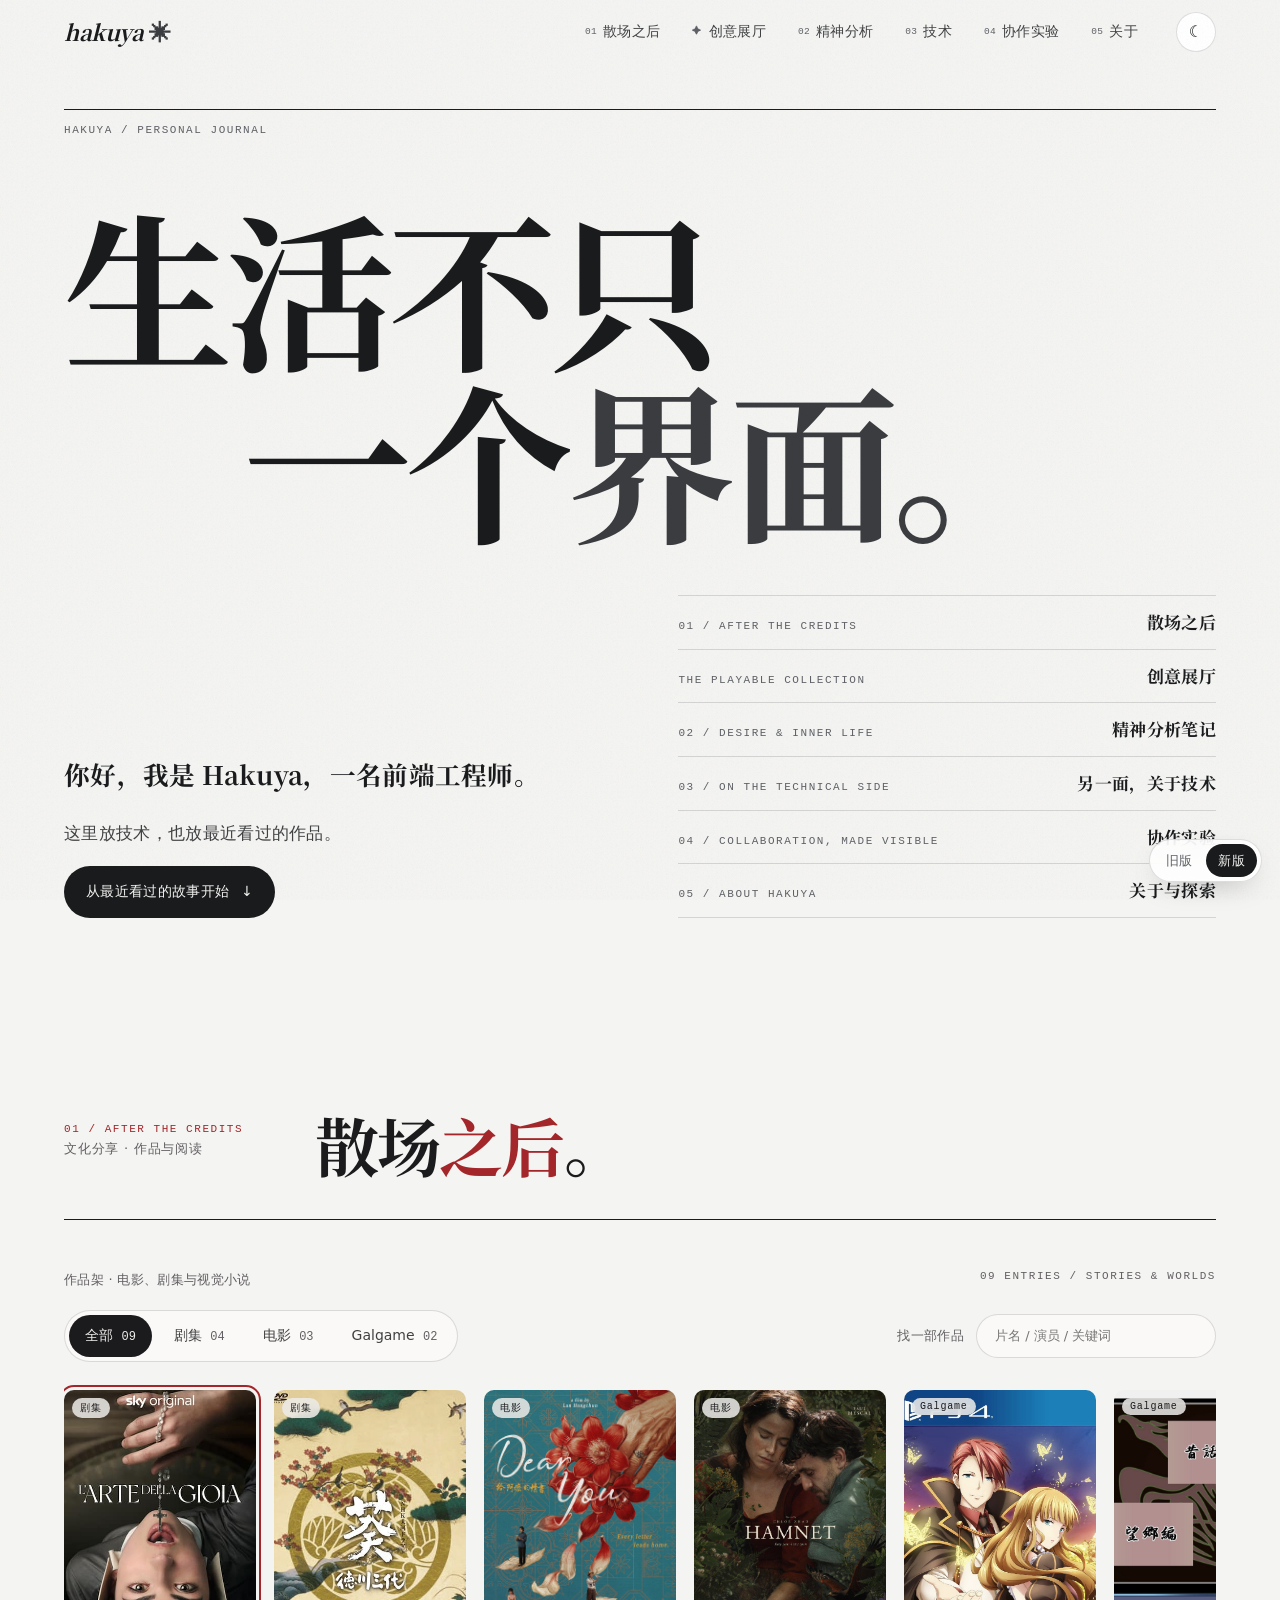
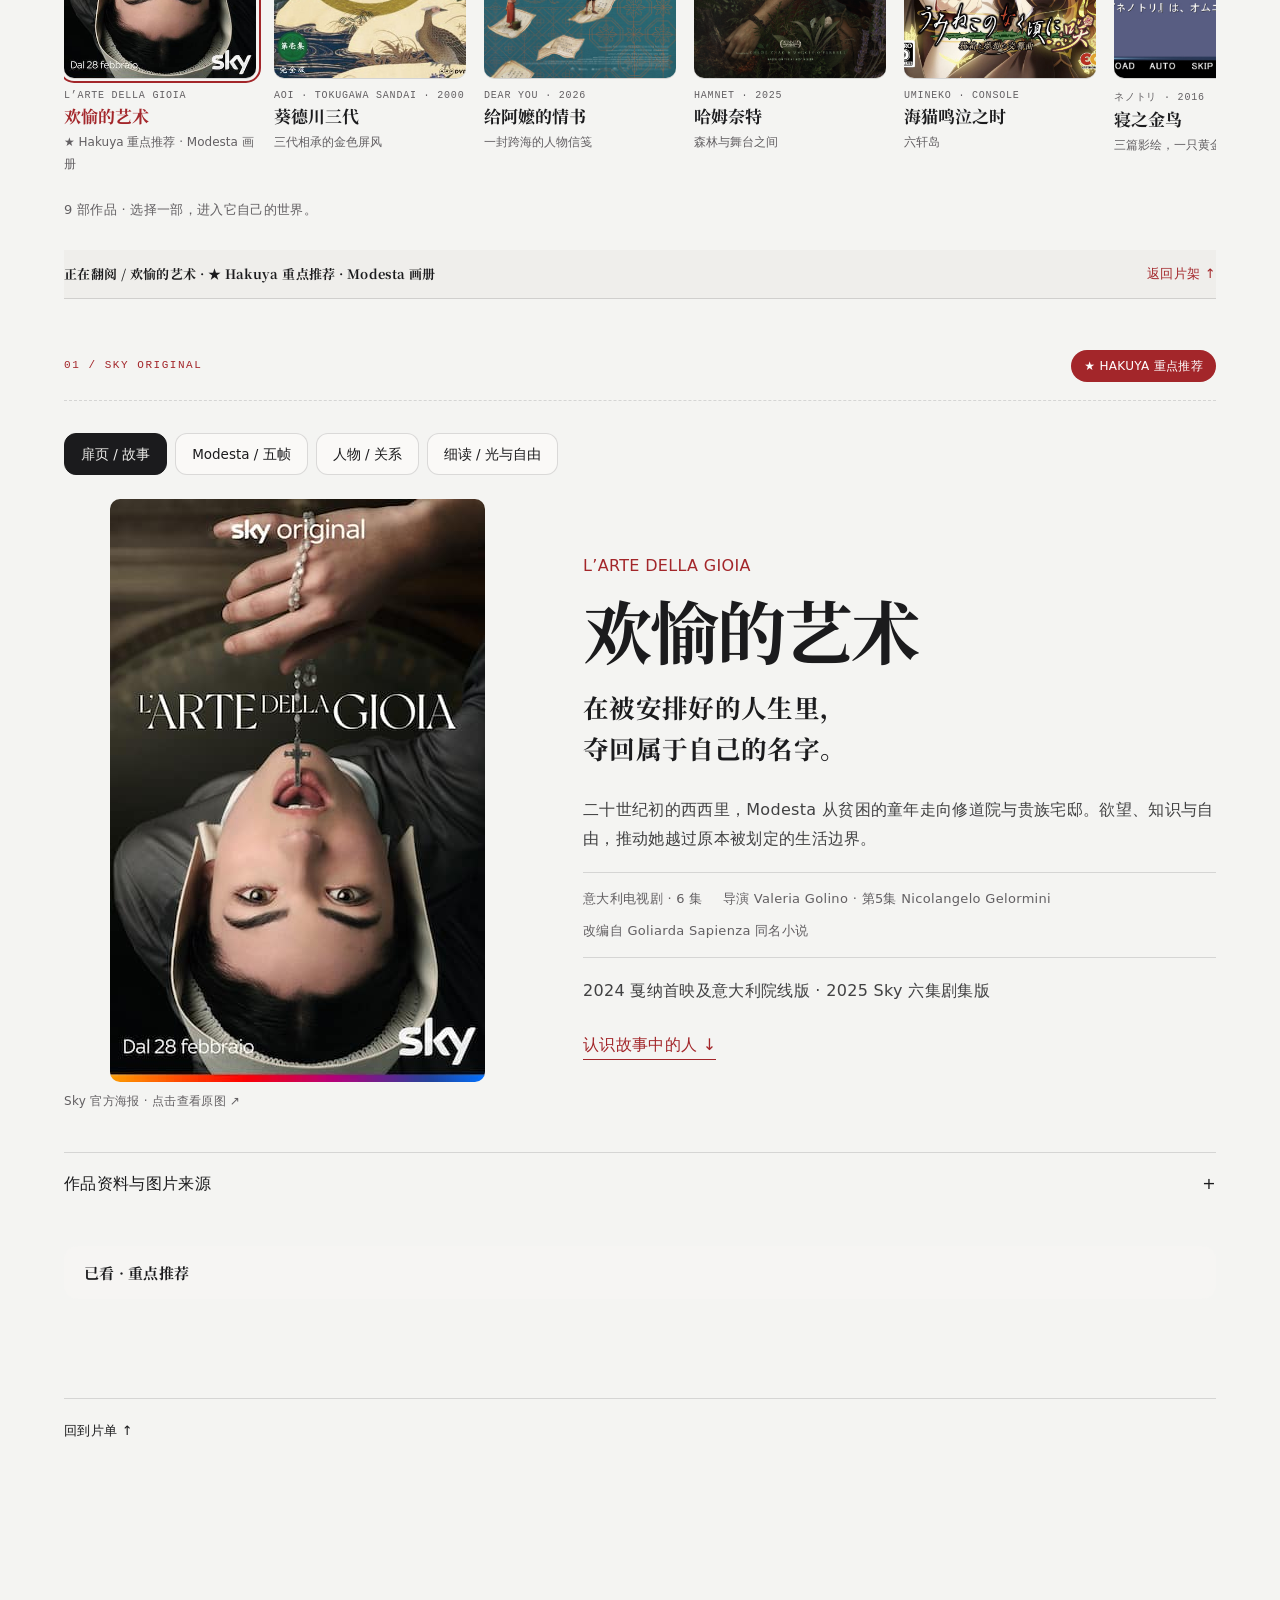
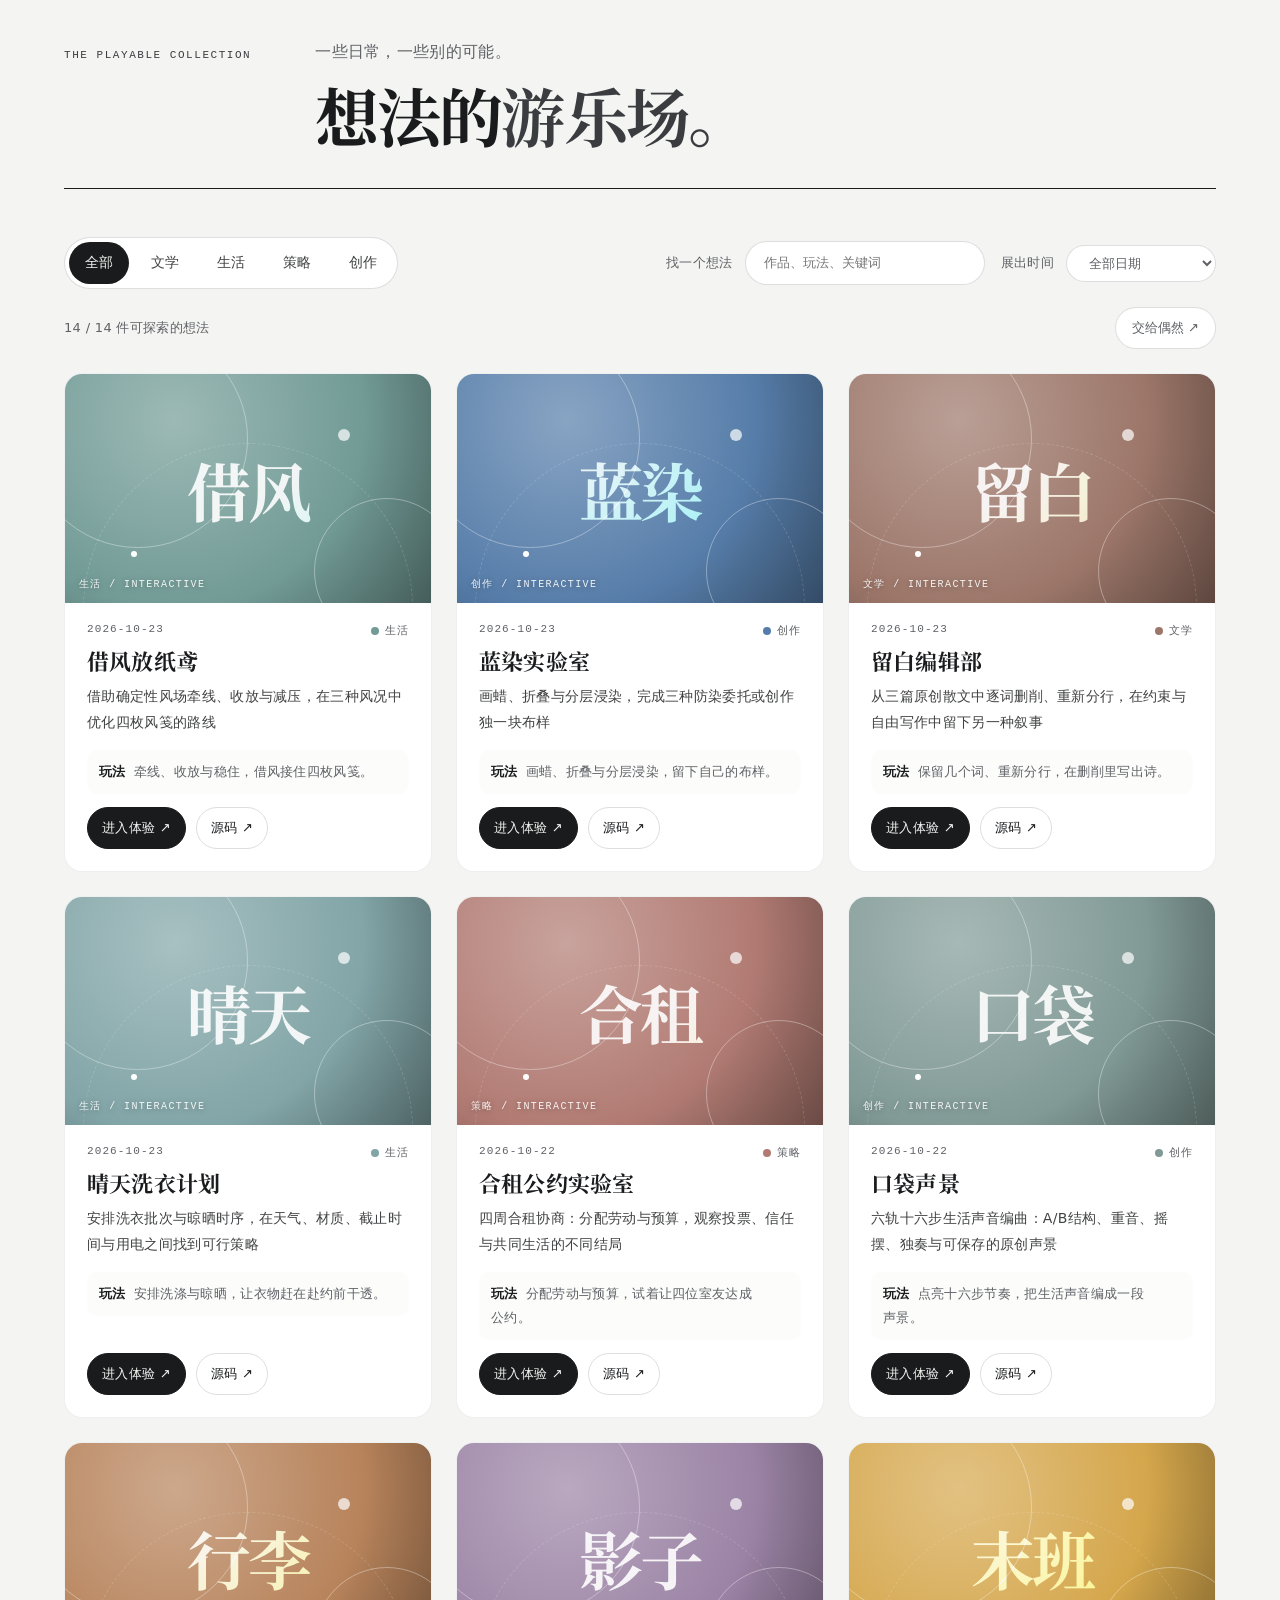
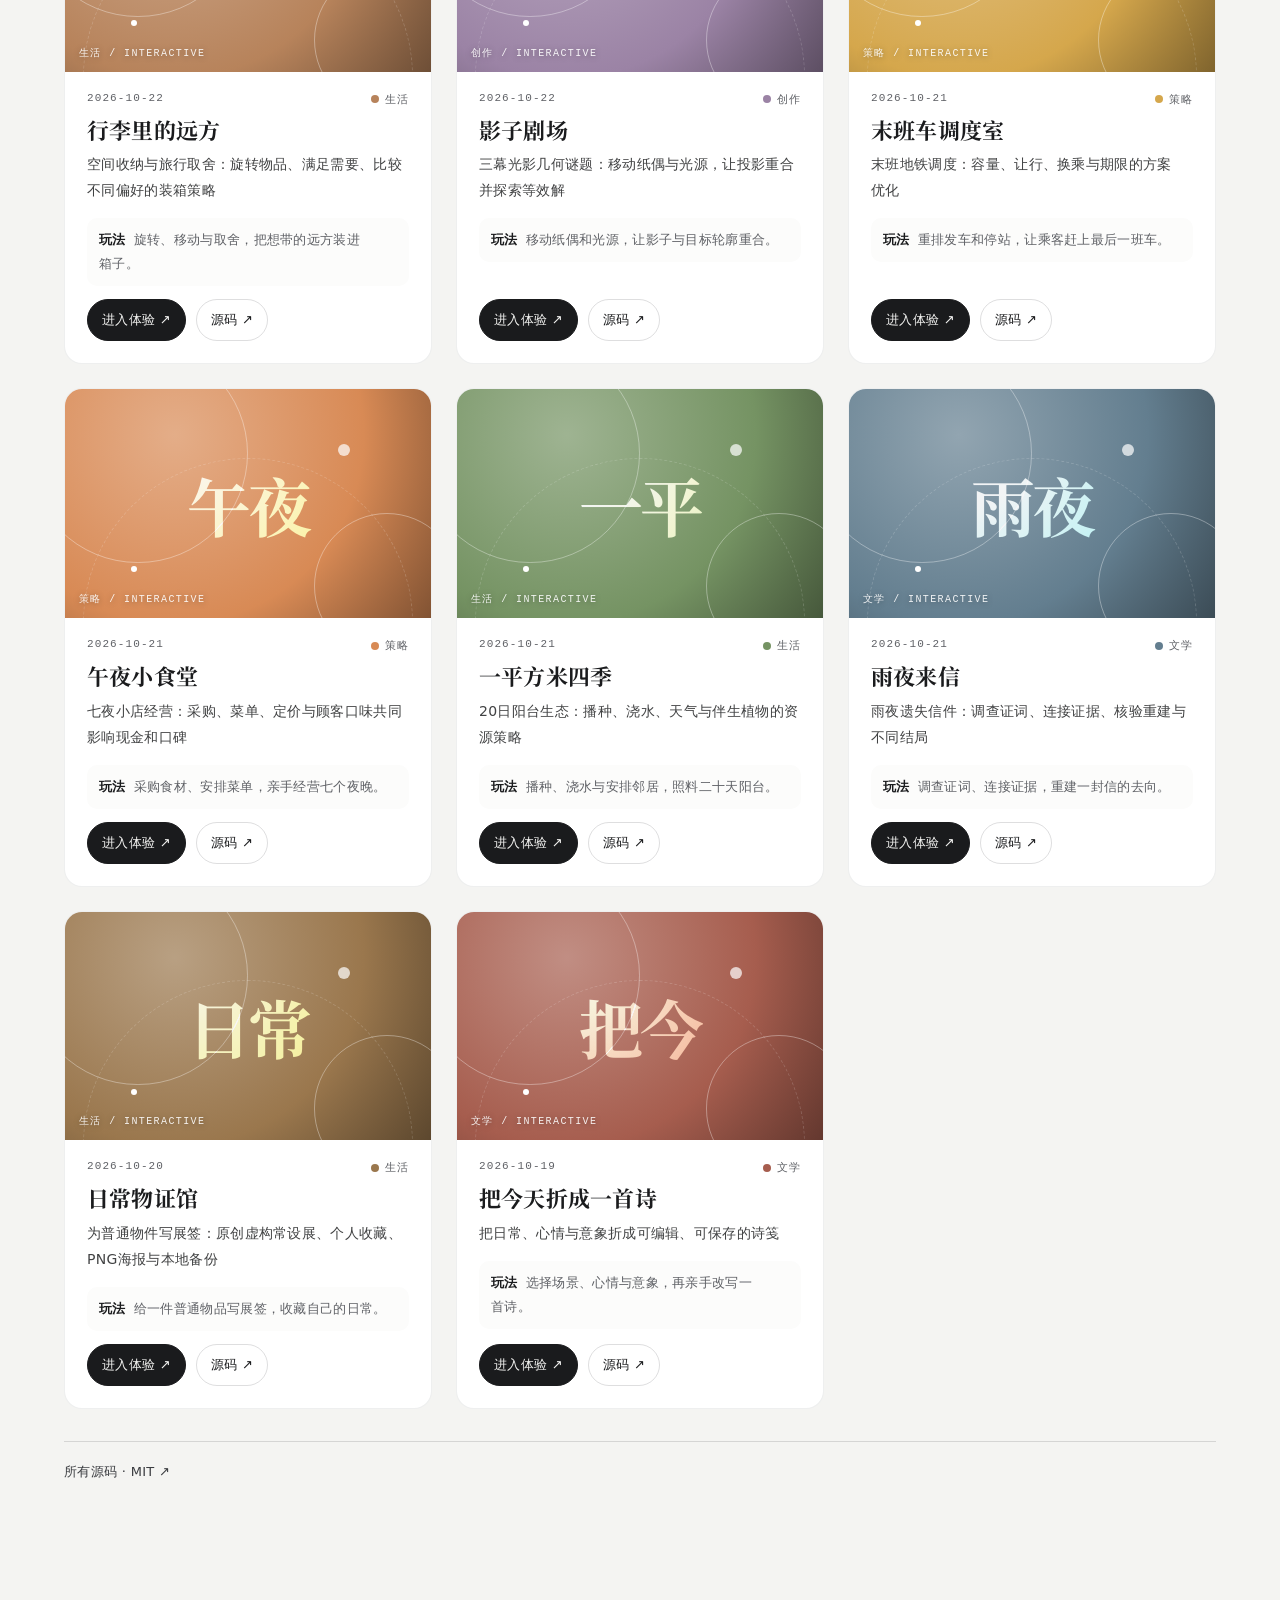
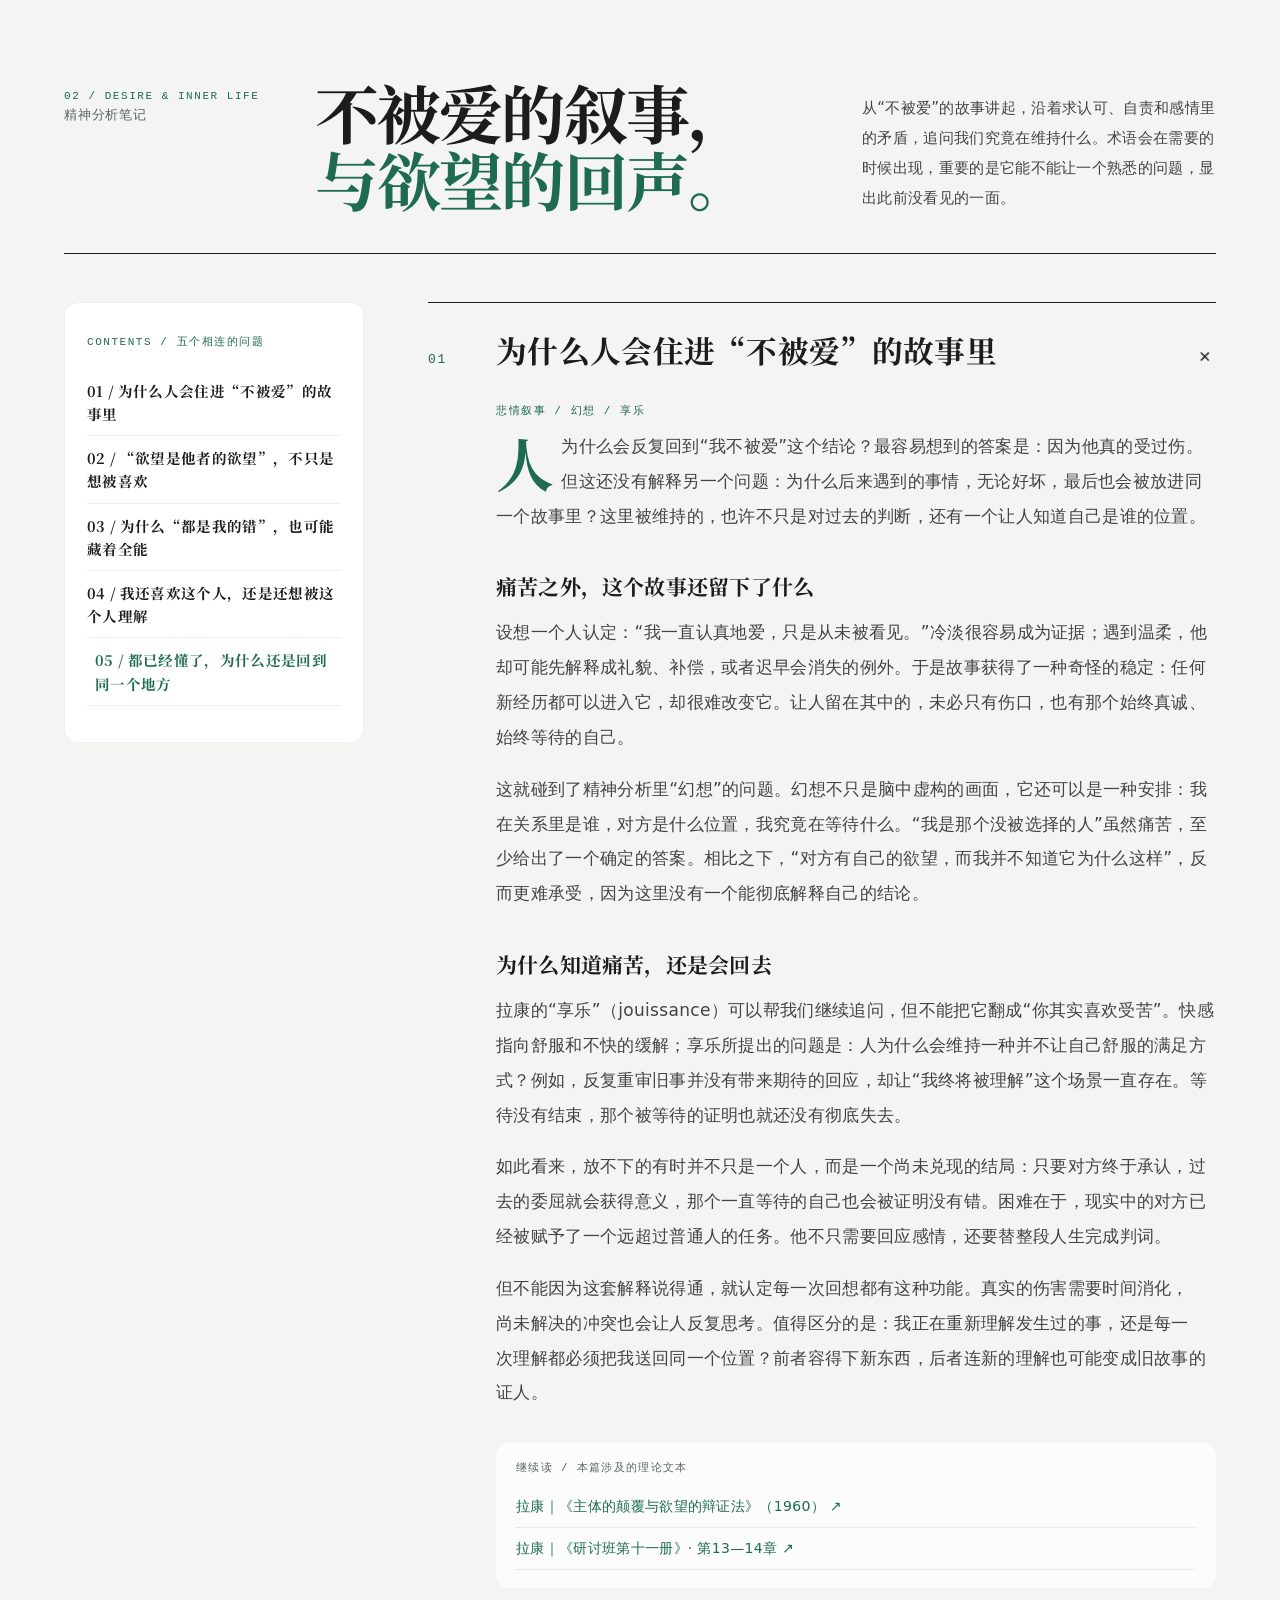
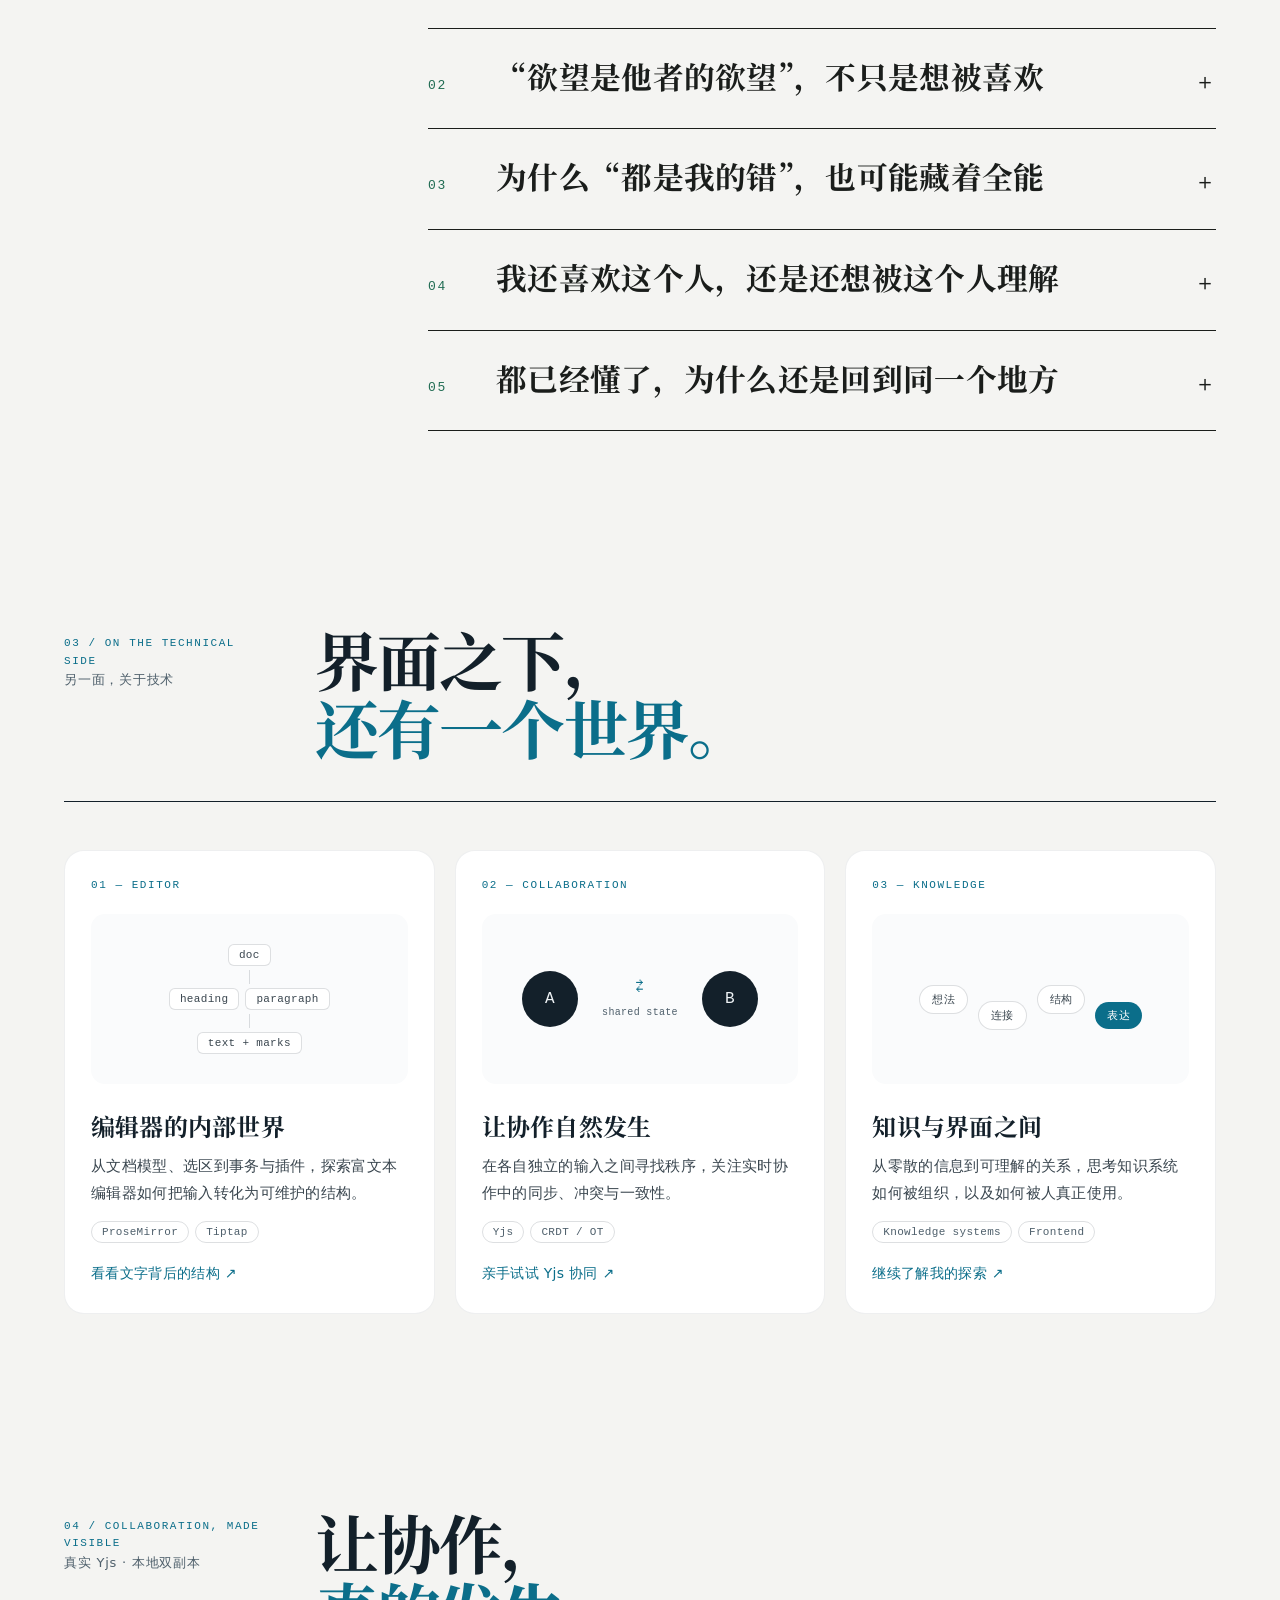
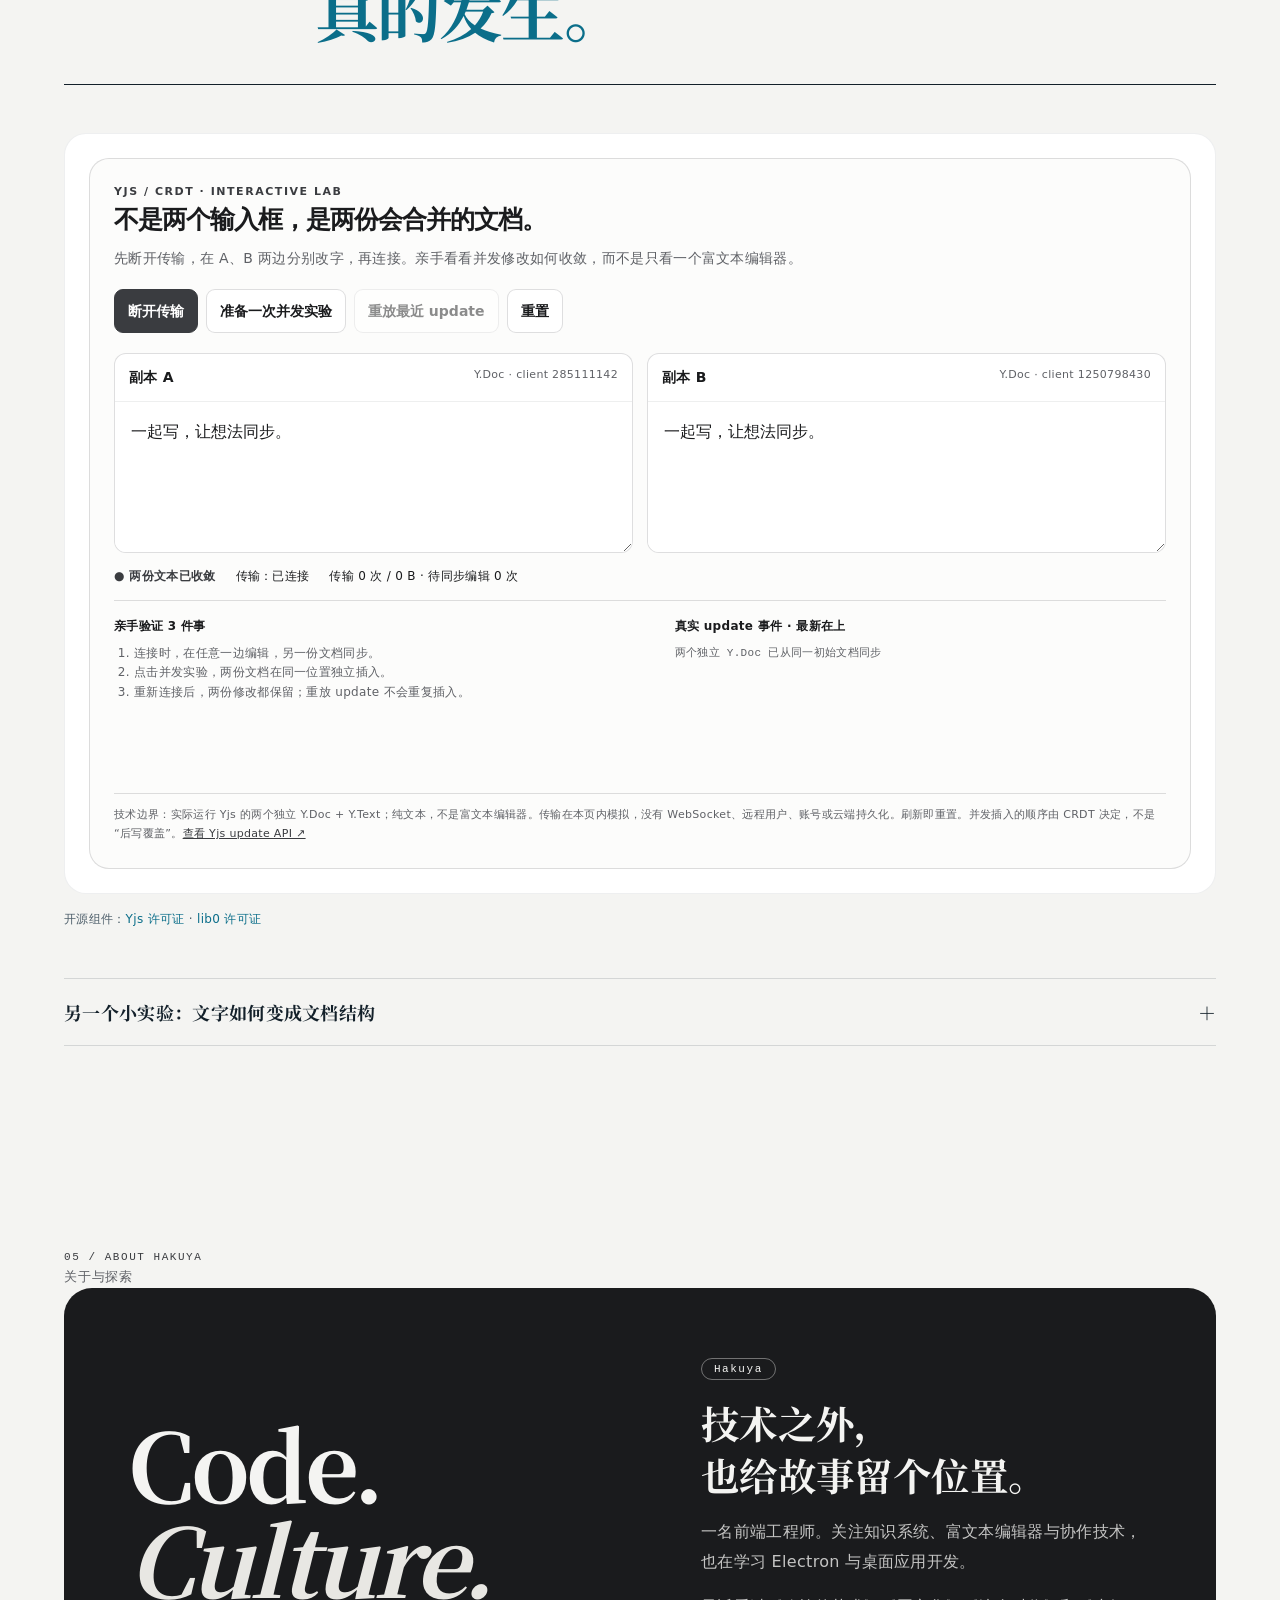
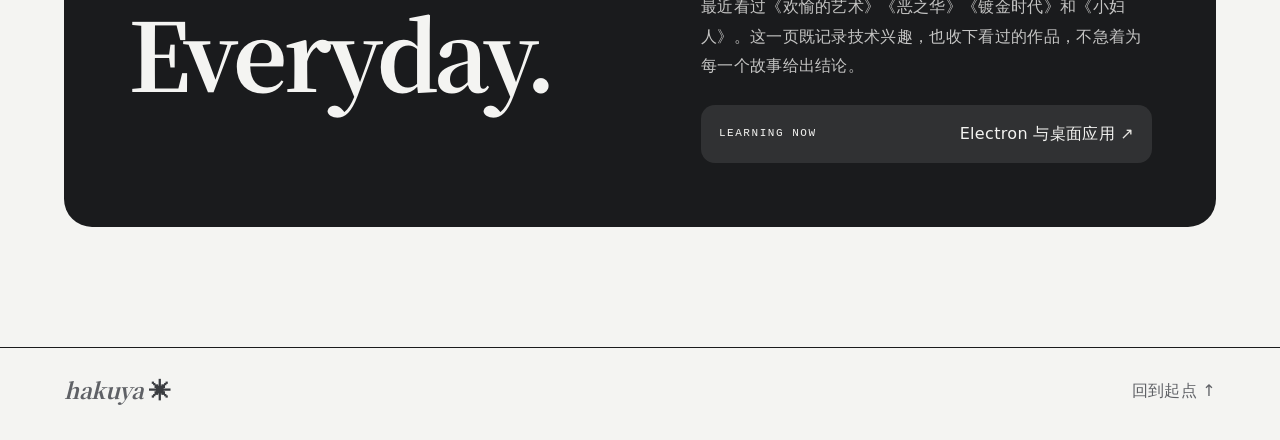
==== commit a3bdfb72: "Remove team-facing meta copy and joy-reading cards" ====
--- a/index.html
+++ b/index.html
@@ -52,30 +52,30 @@
   <div class="feature-bar"><span id="active-work-label">正在翻阅</span><a href="#watch-library">返回片架 ↑</a></div>
   <article id="aoi-tokugawa" class="work cinema aoi-cinema">
 <div class="cinema-marker"><span class="mono">NHK TAIGA DRAMA / 2000</span><span class="seen">作品收录</span></div>
-<div class="aoi-opening"><div class="aoi-title"><span aria-hidden="true" class="aoi-seal">三代</span><p class="mono">AOI · TOKUGAWA SANDAI</p><h3>葵<span>德川三代</span></h3><p class="aoi-subtitle" lang="ja">葵 徳川三代</p><p class="aoi-deck">天下可以交接。<br/>父亲的影子，如何继承？</p><p>2000 年 NHK 大河剧。故事从关原之战前夕展开，以德川家康、秀忠、家光三代为轴，描绘江户幕府形成的过程。战场之外，父子、家族与政治秩序，构成另一场漫长的交接。</p><p class="aoi-credit">编剧：詹姆斯三木（ジェームス三木）<br/>音乐：岩代太郎 · 解说人物：德川光圀（中村梅雀 饰）</p></div><figure class="aoi-cover"><a aria-label="查看葵德川三代完整 DVD 封面" href="assets/aoi-dvd.jpg" rel="noopener" target="_blank"><img alt="葵德川三代第一集 DVD 盒装封面：金色底、三叶葵纹、松树与飞鸟" height="500" loading="lazy" src="assets/aoi-dvd.jpg" width="500"/></a><figcaption>NHK 官方 DVD 盒装封面 · 第壱集<br/>保留原图构图；不是剧照或人物肖像。</figcaption></figure></div>
-<figure class="aoi-scene"><a aria-label="查看葵德川三代第二十集官方剧照" href="assets/aoi-still.jpg" rel="noopener" target="_blank"><img alt="葵德川三代第二十集官方剧照：林间交谈的两位人物" height="270" loading="lazy" src="assets/aoi-still.jpg" width="480"/></a><figcaption><span class="mono">A SCENE / 二元政治</span><p>权力的交接，<br/>不止发生在仪式上。</p><small>第 20 集「二元政治」 · NHK On Demand 官方剧照<br/>© NHK · 保留原始画面</small></figcaption></figure>
-<section aria-labelledby="aoi-succession-title" class="aoi-succession"><div class="aoi-section-heading"><span class="mono">THREE GENERATIONS / 三つの視点</span><h4 id="aoi-succession-title">把卷轴交给下一代。</h4><p>选择一代，切换人物与观看线索。这里讨论剧作的入口，不代替历史研究，也不泄露人物结局。</p></div>
+<div class="aoi-opening"><div class="aoi-title"><span aria-hidden="true" class="aoi-seal">三代</span><p class="mono">AOI · TOKUGAWA SANDAI</p><h3>葵<span>德川三代</span></h3><p class="aoi-subtitle" lang="ja">葵 徳川三代</p><p class="aoi-deck">天下可以交接。<br/>父亲的影子，如何继承？</p><p>2000 年 NHK 大河剧。故事从关原之战前夕展开，以德川家康、秀忠、家光三代为轴，描绘江户幕府形成的过程。战场之外，父子、家族与政治秩序，构成另一场漫长的交接。</p><p class="aoi-credit">编剧：詹姆斯三木（ジェームス三木）<br/>音乐：岩代太郎 · 解说人物：德川光圀（中村梅雀 饰）</p></div><figure class="aoi-cover"><a aria-label="查看葵德川三代完整 DVD 封面" href="assets/aoi-dvd.jpg" rel="noopener" target="_blank"><img alt="葵德川三代第一集 DVD 盒装封面：金色底、三叶葵纹、松树与飞鸟" height="500" loading="lazy" src="assets/aoi-dvd.jpg" width="500"/></a><figcaption>NHK 官方 DVD 盒装封面 · 第壱集<br/></figcaption></figure></div>
+<figure class="aoi-scene"><a aria-label="查看葵德川三代第二十集官方剧照" href="assets/aoi-still.jpg" rel="noopener" target="_blank"><img alt="葵德川三代第二十集官方剧照：林间交谈的两位人物" height="270" loading="lazy" src="assets/aoi-still.jpg" width="480"/></a><figcaption><span class="mono">A SCENE / 二元政治</span><p>权力的交接，<br/>不止发生在仪式上。</p><small>第 20 集「二元政治」 · NHK On Demand 官方剧照<br/>© NHK</small></figcaption></figure>
+<section aria-labelledby="aoi-succession-title" class="aoi-succession"><div class="aoi-section-heading"><span class="mono">THREE GENERATIONS / 三つの視点</span><h4 id="aoi-succession-title">把卷轴交给下一代。</h4><p>选择一代，切换人物与观看线索。</p></div>
 <div aria-label="选择德川三代人物" class="aoi-generations" role="group"><button aria-controls="aoi-dossier" aria-pressed="true" data-aoi="ieyasu" type="button"><small>壹 · 开创</small><strong>家康</strong><span>津川雅彦 饰</span></button><button aria-controls="aoi-dossier" aria-pressed="false" data-aoi="hidetada" type="button"><small>贰 · 承接</small><strong>秀忠</strong><span>西田敏行 饰</span></button><button aria-controls="aoi-dossier" aria-pressed="false" data-aoi="iemitsu" type="button"><small>叁 · 延续</small><strong>家光</strong><span>二代目尾上辰之助 饰</span></button></div>
-<div aria-live="polite" class="aoi-dossier" id="aoi-dossier"><figure class="character-portrait" data-portrait="aoi-ieyasu"><button aria-label="放大：德川家康 · 津川雅彦" class="portrait-open" data-enlarge="aoi-ieyasu" type="button"><img alt="津川雅彦饰演德川家康的葵德川三代官方人物剧照" height="250" loading="lazy" src="assets/characters/aoi-ieyasu.jpg" width="250"/><span aria-hidden="true">↗</span></button><figcaption>德川家康 · 津川雅彦<small>© NHK / チャンネル銀河</small></figcaption></figure><div class="portrait-copy"><p class="mono">FIRST GENERATION / 德川家康</p><h5>建立秩序的人。</h5><p class="actor">津川雅彦 饰 · 秀忠之父，家光之祖父</p><p>三代叙事的起点。剧中的家康从关原前后的权力角逐走向幕府的建立；在成为大御所之后，他与秀忠之间的政治关系仍是重要线索。</p><div class="aoi-question"><small>观看线索 · 本页编辑提问</small><p>当开创者仍在场，继承者怎样获得自己的判断空间？</p></div></div></div>
+<div aria-live="polite" class="aoi-dossier" id="aoi-dossier"><figure class="character-portrait" data-portrait="aoi-ieyasu"><button aria-label="放大：德川家康 · 津川雅彦" class="portrait-open" data-enlarge="aoi-ieyasu" type="button"><img alt="津川雅彦饰演德川家康的葵德川三代官方人物剧照" height="250" loading="lazy" src="assets/characters/aoi-ieyasu.jpg" width="250"/><span aria-hidden="true">↗</span></button><figcaption>德川家康 · 津川雅彦<small>© NHK / チャンネル銀河</small></figcaption></figure><div class="portrait-copy"><p class="mono">FIRST GENERATION / 德川家康</p><h5>建立秩序的人。</h5><p class="actor">津川雅彦 饰 · 秀忠之父，家光之祖父</p><p>三代叙事的起点。剧中的家康从关原前后的权力角逐走向幕府的建立；在成为大御所之后，他与秀忠之间的政治关系仍是重要线索。</p><div class="aoi-question"><small>观看线索</small><p>当开创者仍在场，继承者怎样获得自己的判断空间？</p></div></div></div>
 <noscript><p>德川秀忠：西田敏行饰，家康之子、家光之父，是前后两代之间的承接者。德川家光：二代目尾上辰之助（现四代目尾上松绿）饰，是三代叙事中的第三代将军。</p></noscript></section>
 <section class="aoi-family"><div><span class="mono">BEYOND THE SUCCESSION</span><h4>家谱之外，<br/>也有人在说话。</h4></div><div><figure class="character-portrait" data-portrait="aoi-go"><button aria-label="放大：阿江（右）与秀忠 · 岩下志麻、西田敏行" class="portrait-open" data-enlarge="aoi-go" type="button"><img alt="葵德川三代剧照：阿江在右，秀忠在左" height="293" loading="lazy" src="assets/characters/aoi-go.jpg" width="520"/><span aria-hidden="true">↗</span></button><figcaption>阿江（右）与秀忠 · 岩下志麻、西田敏行<small>© NHK / チャンネル銀河</small></figcaption></figure><h5>阿江 · 岩下志麻 饰</h5><p>秀忠的妻子、家光的母亲。沿着她的视角，可以把将军家的继承问题重新放回家庭关系中理解。</p><figure class="character-portrait" data-portrait="aoi-yodo"><button aria-label="放大：淀殿 · 小川真由美" class="portrait-open" data-enlarge="aoi-yodo" type="button"><img alt="小川真由美饰演淀殿的葵德川三代剧照" height="293" loading="lazy" src="assets/characters/aoi-yododono-corrected.jpg" width="520"/><span aria-hidden="true">↗</span></button><figcaption>淀殿 · 小川真由美<small>© NHK / チャンネル銀河</small></figcaption></figure><h5>淀殿 · 小川真由美 饰</h5><p>丰臣秀赖的母亲。与德川三代并置的丰臣家，是理解剧中家族与政治关系的重要一端。</p></div></section>
-<details class="cinema-details"><summary>作品资料、图片与阅读边界 <span>+</span></summary><div><p>日本电视剧，2000 年播出。人物及演员据 NHK 官方资料整理；二代目尾上辰之助现名四代目尾上松绿。本页的观看提问是编辑性的阅读建议，不是 Hakuya 的个人观后感。</p><p>DVD 封面来自 NHK 集团官方商城；第 20 集剧照来自 NHK On Demand。版权归 NHK 及原权利人。图片仅作作品识别与介绍，不授予再利用许可。</p><a href="https://nhk-groupmall.jp/products/nqu-12398aa" rel="noopener noreferrer" target="_blank">NHK：作品介绍、主创与 DVD 封面 ↗</a><a href="https://www.nhk-ondemand.jp/goods/G2019096601SA000/index.html" rel="noopener noreferrer" target="_blank">NHK：第 20 集「二元政治」与剧照 ↗</a><a href="https://nhk-groupmall.jp/blogs/read/ieyasu" rel="noopener noreferrer" target="_blank">NHK：德川家康题材回顾与三代演员 ↗</a><a href="https://www.nhk-ondemand.jp/program/P201200099500000/index.html?np_banID=top_pr_000995" rel="noopener noreferrer" target="_blank">NHK On Demand：作品与演员资料 ↗</a></div></details>
+<details class="cinema-details"><summary>资料来源 <span>+</span></summary><div><p>日本电视剧，2000 年播出。二代目尾上辰之助现名四代目尾上松绿。</p><p>DVD 封面来自 NHK 集团官方商城；第 20 集剧照来自 NHK On Demand。</p><a href="https://nhk-groupmall.jp/products/nqu-12398aa" rel="noopener noreferrer" target="_blank">NHK：作品介绍、主创与 DVD 封面 ↗</a><a href="https://www.nhk-ondemand.jp/goods/G2019096601SA000/index.html" rel="noopener noreferrer" target="_blank">NHK：第 20 集「二元政治」与剧照 ↗</a><a href="https://nhk-groupmall.jp/blogs/read/ieyasu" rel="noopener noreferrer" target="_blank">NHK：德川家康题材回顾与三代演员 ↗</a><a href="https://www.nhk-ondemand.jp/program/P201200099500000/index.html?np_banID=top_pr_000995" rel="noopener noreferrer" target="_blank">NHK On Demand：作品与演员资料 ↗</a></div></details>
 <div class="cinema-record"><span>已收录 · 暂未写下个人短评</span></div></article>
-<article id="art-of-joy" class="work cinema joy-cinema"><div class="cinema-marker"><span class="mono">01 / SKY ORIGINAL</span><span class="seen joy-recommend">★ HAKUYA 重点推荐</span></div><div class="joy-opening"><figure class="official-poster"><a aria-label="查看欢愉的艺术完整官方海报" href="assets/joy-poster.jpg" target="_blank"><img alt="欢愉的艺术 Sky 官方海报，Modesta 的倒置肖像与十字架" height="583" loading="lazy" src="assets/joy-poster.jpg" width="375"/></a><figcaption>Sky 官方海报 · 点击查看原图 ↗</figcaption></figure><div class="cinema-intro"><span class="film-eyebrow">L’ARTE DELLA GIOIA</span><h3>欢愉的艺术</h3><p class="film-deck">在被安排好的人生里，<br/>夺回属于自己的名字。</p><p>二十世纪初的西西里，Modesta 从贫困的童年走向修道院与贵族宅邸。欲望、知识与自由，推动她越过原本被划定的生活边界。</p><div class="film-facts"><span>意大利电视剧 · 6 集</span><span>导演 Valeria Golino · 第5集 Nicolangelo Gelormini</span><span>改编自 Goliarda Sapienza 同名小说</span></div><p class="joy-edition">2024 戛纳首映及意大利院线版 · 2025 Sky 六集剧集版<br/>这里讨论的是剧集，不把小说后半部当作已拍摄情节。</p><a class="film-anchor" href="#joy-characters">认识故事中的人 <span>↓</span></a></div></div>
-<section aria-labelledby="modesta-gallery-title" class="joy-gallery"><div class="joy-gallery-heading"><span class="mono">MODESTA / FIVE MOMENTS</span><h4 id="modesta-gallery-title">她的目光，比对白先抵达。</h4><p>Tecla Insolia 饰 Modesta。五个不同的瞬间，从海边回眸到垂眸合掌，留下她的目光、动作与表情；点开看大图，可用左右方向键翻阅。</p></div><div class="modesta-contact-sheet"><figure class="character-portrait" data-portrait="joy-modesta-1"><button aria-label="放大：Modesta / 海边 · 回眸" class="portrait-open" data-enlarge="joy-modesta-1" data-gallery="modesta" type="button"><img alt="Tecla Insolia 饰 Modesta：海边 · 回眸" height="720" loading="lazy" src="assets/characters/joy-modesta-cinema-1.png" width="1280"/><span aria-hidden="true">↗</span></button><figcaption>Modesta / 海边 · 回眸<small>© Sky / 官方预告画面 · 1280×720</small></figcaption></figure><figure class="character-portrait" data-portrait="joy-modesta-2"><button aria-label="放大：Modesta / 侧光 · 垂眸合掌" class="portrait-open" data-enlarge="joy-modesta-2" data-gallery="modesta" type="button"><img alt="Tecla Insolia 饰 Modesta：侧光 · 垂眸合掌" height="720" loading="lazy" src="assets/characters/joy-modesta-cinema-2.png" width="1280"/><span aria-hidden="true">↗</span></button><figcaption>Modesta / 侧光 · 垂眸合掌<small>© Sky / 官方预告画面 · 1280×720</small></figcaption></figure><figure class="character-portrait" data-portrait="joy-modesta-3"><button aria-label="放大：Modesta / 烛火 · 一封信" class="portrait-open" data-enlarge="joy-modesta-3" data-gallery="modesta" type="button"><img alt="Tecla Insolia 饰 Modesta：烛火 · 一封信" height="720" loading="lazy" src="assets/characters/joy-modesta-cinema-3.png" width="1280"/><span aria-hidden="true">↗</span></button><figcaption>Modesta / 烛火 · 一封信<small>© Sky / 官方预告画面 · 1280×720</small></figcaption></figure><figure class="character-portrait" data-portrait="joy-modesta-4"><button aria-label="放大：Modesta / 玻璃 · 光与凝望" class="portrait-open" data-enlarge="joy-modesta-4" data-gallery="modesta" type="button"><img alt="Tecla Insolia 饰 Modesta：玻璃 · 光与凝望" height="720" loading="lazy" src="assets/characters/joy-modesta-cinema-4.png" width="1280"/><span aria-hidden="true">↗</span></button><figcaption>Modesta / 玻璃 · 光与凝望<small>© Sky / 官方预告画面 · 1280×720</small></figcaption></figure><figure class="character-portrait" data-portrait="joy-modesta-5"><button aria-label="放大：Modesta / 对望 · 与 Beatrice" class="portrait-open" data-enlarge="joy-modesta-5" data-gallery="modesta" type="button"><img alt="Tecla Insolia 饰 Modesta：对望 · 与 Beatrice" height="1000" loading="lazy" src="assets/characters/joy-modesta-cinema-5.png" width="1500"/><span aria-hidden="true">↗</span></button><figcaption>Modesta / 对望 · 与 Beatrice<small>© Paolo Ciriello / Sky Italia · 宣传剧照 · 1500×1000</small></figcaption></figure></div><p class="joy-gallery-source">四帧选自 Sky 官方预告（原生 1280×720），一张为 Paolo Ciriello / Sky Italia 宣传剧照（1500×1000）。保留原作构图与光影，不加暗色滤镜、不补脸、不放大小图；点开查看完整画面和出处。</p></section>
-<section aria-labelledby="joy-cast-title" class="characters joy-characters" id="joy-characters"><div class="cast-title"><span class="mono">THE PEOPLE IN THE STORY</span><h4 id="joy-cast-title">她，与改变她命运的人。</h4></div><div class="joy-cast-grid"><article class="modesta-mood-card"><img alt="Tecla Insolia 饰 Modesta，在海边回眸的官方预告画面" height="720" loading="lazy" src="assets/characters/joy-modesta-cinema-1.png" width="1280"/><div class="character-copy"><h5>Modesta <span>莫德斯塔</span></h5><p class="actor">饰演者 · Tecla Insolia</p><p>出身贫困，却对知识、爱情与自由有强烈渴望。她不愿接受社会替自己安排的命运，是整部故事的行动中心。</p></div></article><article><img alt="Jasmine Trinca 饰演修道院院长 Leonora 的官方剧照" height="300" loading="lazy" src="assets/leonora.jpg" width="480"/><div class="character-copy"><h5>Leonora <span>莱奥诺拉</span></h5><p class="actor">饰演者 · Jasmine Trinca</p><p>收留年幼 Modesta 的修道院院长。她注意到女孩的聪明与倔强，并成为其成长早期的重要人物。</p></div></article><article><figure class="character-portrait" data-portrait="joy-gaia"><button aria-label="放大：Gaia · Valeria Bruni Tedeschi" class="portrait-open" data-enlarge="joy-gaia" type="button"><img alt="Gaia 身着绿色礼服，坐在灯旁" height="601" loading="lazy" src="assets/characters/joy-gaia.jpg" width="960"/><span aria-hidden="true">↗</span></button><figcaption>Gaia · Valeria Bruni Tedeschi<small>© Sky Italia / Sky 官方角色图集</small></figcaption></figure><div class="character-copy"><h5>Gaia <span>盖娅</span></h5><p class="actor">饰演者 · Valeria Bruni Tedeschi</p><p>Brandiforti 家族的掌权者。她看见 Modesta 的能力，也希望将其纳入宅邸的秩序；认可与利用并不总能分开。</p></div></article><article><figure class="character-portrait" data-portrait="joy-beatrice"><button aria-label="放大：Beatrice · Alma Noce" class="portrait-open" data-enlarge="joy-beatrice" type="button"><img alt="Beatrice 金色卷发的人物剧照" height="601" loading="lazy" src="assets/characters/joy-beatrice.jpg" width="960"/><span aria-hidden="true">↗</span></button><figcaption>Beatrice · Alma Noce<small>© Sky Italia / Sky 官方角色图集</small></figcaption></figure><div class="character-copy"><h5>Beatrice <span>贝阿特丽切</span></h5><p class="actor">饰演者 · Alma Noce</p><p>贵族家庭中较年轻的一员。她与 Modesta 的亲密，使宅邸不只是权力场，也成为两种成长经验相遇的地方。</p></div></article><article><figure class="character-portrait" data-portrait="joy-carmine"><button aria-label="放大：Carmine · Guido Caprino" class="portrait-open" data-enlarge="joy-carmine" type="button"><img alt="Carmine 坐在窗旁" height="601" loading="lazy" src="assets/characters/joy-carmine.jpg" width="960"/><span aria-hidden="true">↗</span></button><figcaption>Carmine · Guido Caprino<small>© Sky Italia / Sky 官方角色图集</small></figcaption></figure><div class="character-copy"><h5>Carmine <span>卡尔米内</span></h5><p class="actor">饰演者 · Guido Caprino</p><p>管理 Brandiforti 土地的人。他与 Modesta 的相遇连接着庄园劳动、权力分配与吸引，而不只是浪漫支线。</p></div></article></div></section><section aria-labelledby="joy-reading-title" class="joy-reading"><span class="mono">READING THE IMAGE / 无结局剧透导读</span><h4 id="joy-reading-title">欢愉不是奖赏，<br/>而是一种必须学习的能力。</h4><p class="joy-reading-lead">以下是围绕剧集的编辑导读，不代写 Hakuya 的私人观后感。重点推荐是主人的选择；具体阅读角度保留为可以争论的问题。</p><div class="joy-margins"><article><span>01 / 空间</span><h5>从被收留，到能够行动</h5><p>贫困家庭、修道院、贵族宅邸，不只是三套布景，也可以读作三种规定人生的秩序。沿着门、窗、走廊与庭院看过去：Modesta 在什么时候只是被允许留下，又在什么时候开始改变周围人的安排？</p></article><article><span>02 / 关系</span><h5>爱与权力，没有分开出现</h5><p>Leonora 的庇护、Gaia 的认可、Beatrice 的亲近、Carmine 的对抗，让“关系”成为不同资源与依赖交错的地方。可以观察同一个姿态何时是照顾，何时也构成要求；不急着把每个人分成解放者或阻碍者。</p></article><article><span>03 / 伦理</span><h5>不把自由，写成无瑕的证明</h5><p>一部以女性自主为中心的故事，也可以让主人公保持难以归类。理解行动的处境，与赞同每个选择不是同一回事。观看的张力正在于：当她拒绝做一个可被轻易称赞的人，我们是否仍愿意继续看她？</p></article></div><details class="joy-craft" open=""><summary>画面笔记 / 阴影、烛光与西西里的日光</summary><p>摄影指导 Fabio Cianchetti 在 ARRI 访谈中谈到：影片以烛光处理大量夜景，视觉氛围参考了索科洛夫的《浮士德》，主要使用固定机位及少量轨道运动。他特别提及树下阅读的一束阳光。这里的深橄榄色、暗金与留白，也沿着这种明暗关系设计，而不是给所有作品套用同一种卡片模板。</p><a href="https://www.arri.com/news-it/dp-fabio-cianchetti-e-la-serie-tv-l-arte-della-gioia" rel="noopener noreferrer" target="_blank">读摄影指导的原始访谈 · 2024-06-24 ↗</a></details></section><details class="cinema-details"><summary>作品资料与图片来源 <span>+</span></summary><div><p>作品与人物资料据 Sky 官方介绍整理；“画面笔记”据 ARRI 摄影指导访谈，“空间／关系／伦理”为本站编辑性阅读，避免涉及后续结局。海报与剧照版权归原权利人；图片保留原始构图，不添加虚构角色形象。</p><a href="https://tg24.sky.it/spettacolo/serie-tv/2025/02/24/l-arte-della-gioia-serie-tv" rel="noopener noreferrer" target="_blank">Sky：作品介绍与海报、剧照 ↗</a><a href="https://tg24.sky.it/spettacolo/serie-tv/approfondimenti/l-arte-della-gioia-cast" rel="noopener noreferrer" target="_blank">Sky：演员与人物图集 ↗</a></div></details><div class="cinema-record"><span>已看 · 重点推荐</span></div></article>
+<article id="art-of-joy" class="work cinema joy-cinema"><div class="cinema-marker"><span class="mono">01 / SKY ORIGINAL</span><span class="seen joy-recommend">★ HAKUYA 重点推荐</span></div><div class="joy-opening"><figure class="official-poster"><a aria-label="查看欢愉的艺术完整官方海报" href="assets/joy-poster.jpg" target="_blank"><img alt="欢愉的艺术 Sky 官方海报，Modesta 的倒置肖像与十字架" height="583" loading="lazy" src="assets/joy-poster.jpg" width="375"/></a><figcaption>Sky 官方海报 · 点击查看原图 ↗</figcaption></figure><div class="cinema-intro"><span class="film-eyebrow">L’ARTE DELLA GIOIA</span><h3>欢愉的艺术</h3><p class="film-deck">在被安排好的人生里，<br/>夺回属于自己的名字。</p><p>二十世纪初的西西里，Modesta 从贫困的童年走向修道院与贵族宅邸。欲望、知识与自由，推动她越过原本被划定的生活边界。</p><div class="film-facts"><span>意大利电视剧 · 6 集</span><span>导演 Valeria Golino · 第5集 Nicolangelo Gelormini</span><span>改编自 Goliarda Sapienza 同名小说</span></div><p class="joy-edition">2024 戛纳首映及意大利院线版 · 2025 Sky 六集剧集版</p><a class="film-anchor" href="#joy-characters">认识故事中的人 <span>↓</span></a></div></div>
+<section aria-labelledby="modesta-gallery-title" class="joy-gallery"><div class="joy-gallery-heading"><span class="mono">MODESTA / FIVE MOMENTS</span><h4 id="modesta-gallery-title">她的目光，比对白先抵达。</h4><p>Tecla Insolia 饰 Modesta。五个不同的瞬间，从海边回眸到垂眸合掌，留下她的目光、动作与表情；点开看大图，可用左右方向键翻阅。</p></div><div class="modesta-contact-sheet"><figure class="character-portrait" data-portrait="joy-modesta-1"><button aria-label="放大：Modesta / 海边 · 回眸" class="portrait-open" data-enlarge="joy-modesta-1" data-gallery="modesta" type="button"><img alt="Tecla Insolia 饰 Modesta：海边 · 回眸" height="720" loading="lazy" src="assets/characters/joy-modesta-cinema-1.png" width="1280"/><span aria-hidden="true">↗</span></button><figcaption>Modesta / 海边 · 回眸<small>© Sky / 官方预告画面 · 1280×720</small></figcaption></figure><figure class="character-portrait" data-portrait="joy-modesta-2"><button aria-label="放大：Modesta / 侧光 · 垂眸合掌" class="portrait-open" data-enlarge="joy-modesta-2" data-gallery="modesta" type="button"><img alt="Tecla Insolia 饰 Modesta：侧光 · 垂眸合掌" height="720" loading="lazy" src="assets/characters/joy-modesta-cinema-2.png" width="1280"/><span aria-hidden="true">↗</span></button><figcaption>Modesta / 侧光 · 垂眸合掌<small>© Sky / 官方预告画面 · 1280×720</small></figcaption></figure><figure class="character-portrait" data-portrait="joy-modesta-3"><button aria-label="放大：Modesta / 烛火 · 一封信" class="portrait-open" data-enlarge="joy-modesta-3" data-gallery="modesta" type="button"><img alt="Tecla Insolia 饰 Modesta：烛火 · 一封信" height="720" loading="lazy" src="assets/characters/joy-modesta-cinema-3.png" width="1280"/><span aria-hidden="true">↗</span></button><figcaption>Modesta / 烛火 · 一封信<small>© Sky / 官方预告画面 · 1280×720</small></figcaption></figure><figure class="character-portrait" data-portrait="joy-modesta-4"><button aria-label="放大：Modesta / 玻璃 · 光与凝望" class="portrait-open" data-enlarge="joy-modesta-4" data-gallery="modesta" type="button"><img alt="Tecla Insolia 饰 Modesta：玻璃 · 光与凝望" height="720" loading="lazy" src="assets/characters/joy-modesta-cinema-4.png" width="1280"/><span aria-hidden="true">↗</span></button><figcaption>Modesta / 玻璃 · 光与凝望<small>© Sky / 官方预告画面 · 1280×720</small></figcaption></figure><figure class="character-portrait" data-portrait="joy-modesta-5"><button aria-label="放大：Modesta / 对望 · 与 Beatrice" class="portrait-open" data-enlarge="joy-modesta-5" data-gallery="modesta" type="button"><img alt="Tecla Insolia 饰 Modesta：对望 · 与 Beatrice" height="1000" loading="lazy" src="assets/characters/joy-modesta-cinema-5.png" width="1500"/><span aria-hidden="true">↗</span></button><figcaption>Modesta / 对望 · 与 Beatrice<small>© Paolo Ciriello / Sky Italia · 宣传剧照 · 1500×1000</small></figcaption></figure></div><p class="joy-gallery-source">四帧选自 Sky 官方预告（原生 1280×720），一张为 Paolo Ciriello / Sky Italia 宣传剧照（1500×1000）。点开查看完整画面和出处。</p></section>
+<section aria-labelledby="joy-cast-title" class="characters joy-characters" id="joy-characters"><div class="cast-title"><span class="mono">THE PEOPLE IN THE STORY</span><h4 id="joy-cast-title">她，与改变她命运的人。</h4></div><div class="joy-cast-grid"><article class="modesta-mood-card"><img alt="Tecla Insolia 饰 Modesta，在海边回眸的官方预告画面" height="720" loading="lazy" src="assets/characters/joy-modesta-cinema-1.png" width="1280"/><div class="character-copy"><h5>Modesta <span>莫德斯塔</span></h5><p class="actor">饰演者 · Tecla Insolia</p><p>出身贫困，却对知识、爱情与自由有强烈渴望。她不愿接受社会替自己安排的命运，是整部故事的行动中心。</p></div></article><article><img alt="Jasmine Trinca 饰演修道院院长 Leonora 的官方剧照" height="300" loading="lazy" src="assets/leonora.jpg" width="480"/><div class="character-copy"><h5>Leonora <span>莱奥诺拉</span></h5><p class="actor">饰演者 · Jasmine Trinca</p><p>收留年幼 Modesta 的修道院院长。她注意到女孩的聪明与倔强，并成为其成长早期的重要人物。</p></div></article><article><figure class="character-portrait" data-portrait="joy-gaia"><button aria-label="放大：Gaia · Valeria Bruni Tedeschi" class="portrait-open" data-enlarge="joy-gaia" type="button"><img alt="Gaia 身着绿色礼服，坐在灯旁" height="601" loading="lazy" src="assets/characters/joy-gaia.jpg" width="960"/><span aria-hidden="true">↗</span></button><figcaption>Gaia · Valeria Bruni Tedeschi<small>© Sky Italia / Sky 官方角色图集</small></figcaption></figure><div class="character-copy"><h5>Gaia <span>盖娅</span></h5><p class="actor">饰演者 · Valeria Bruni Tedeschi</p><p>Brandiforti 家族的掌权者。她看见 Modesta 的能力，也希望将其纳入宅邸的秩序；认可与利用并不总能分开。</p></div></article><article><figure class="character-portrait" data-portrait="joy-beatrice"><button aria-label="放大：Beatrice · Alma Noce" class="portrait-open" data-enlarge="joy-beatrice" type="button"><img alt="Beatrice 金色卷发的人物剧照" height="601" loading="lazy" src="assets/characters/joy-beatrice.jpg" width="960"/><span aria-hidden="true">↗</span></button><figcaption>Beatrice · Alma Noce<small>© Sky Italia / Sky 官方角色图集</small></figcaption></figure><div class="character-copy"><h5>Beatrice <span>贝阿特丽切</span></h5><p class="actor">饰演者 · Alma Noce</p><p>贵族家庭中较年轻的一员。她与 Modesta 的亲密，使宅邸不只是权力场，也成为两种成长经验相遇的地方。</p></div></article><article><figure class="character-portrait" data-portrait="joy-carmine"><button aria-label="放大：Carmine · Guido Caprino" class="portrait-open" data-enlarge="joy-carmine" type="button"><img alt="Carmine 坐在窗旁" height="601" loading="lazy" src="assets/characters/joy-carmine.jpg" width="960"/><span aria-hidden="true">↗</span></button><figcaption>Carmine · Guido Caprino<small>© Sky Italia / Sky 官方角色图集</small></figcaption></figure><div class="character-copy"><h5>Carmine <span>卡尔米内</span></h5><p class="actor">饰演者 · Guido Caprino</p><p>管理 Brandiforti 土地的人。他与 Modesta 的相遇连接着庄园劳动、权力分配与吸引，而不只是浪漫支线。</p></div></article></div></section><section class="joy-reading" aria-label="画面笔记"><details class="joy-craft" open=""><summary>画面笔记 / 阴影、烛光与西西里的日光</summary><p>摄影指导 Fabio Cianchetti 在 ARRI 访谈中谈到：影片以烛光处理大量夜景，视觉氛围参考了索科洛夫的《浮士德》，主要使用固定机位及少量轨道运动。他特别提及树下阅读的一束阳光。</p><a href="https://www.arri.com/news-it/dp-fabio-cianchetti-e-la-serie-tv-l-arte-della-gioia" rel="noopener noreferrer" target="_blank">读摄影指导的原始访谈 · 2024-06-24 ↗</a></details></section><details class="cinema-details"><summary>作品资料与图片来源 <span>+</span></summary><div><a href="https://tg24.sky.it/spettacolo/serie-tv/2025/02/24/l-arte-della-gioia-serie-tv" rel="noopener noreferrer" target="_blank">Sky：作品介绍与海报、剧照 ↗</a><a href="https://tg24.sky.it/spettacolo/serie-tv/approfondimenti/l-arte-della-gioia-cast" rel="noopener noreferrer" target="_blank">Sky：演员与人物图集 ↗</a></div></details><div class="cinema-record"><span>已看 · 重点推荐</span></div></article>
 <article id="flowers-of-evil" class="work cinema aku-cinema"><div class="cinema-marker"><span class="mono">02 / TV TOKYO · 2026</span><span class="seen">✓ 最近看过</span></div><figure class="aku-key"><a aria-label="查看恶之华2026电视剧完整官方主视觉" href="assets/aku-key.jpg" target="_blank"><img alt="恶之华2026电视剧官方主视觉：仲村佐和与春日高男，黑色日文字形配洋红色点缀" height="1080" loading="lazy" src="assets/aku-key.jpg" width="1920"/></a><figcaption>2026 真人电视剧官方主视觉 · ©「惡の華」製作委員会2026 ©押見修造／講談社</figcaption></figure><div class="aku-opening"><div><span class="film-eyebrow">THE FLOWERS OF EVIL</span><h3>恶之华<span>惡の華</span></h3></div><div class="cinema-intro"><p class="film-deck">那个被看见的秘密，<br/>让青春开始失去平衡。</p><p>迷恋波德莱尔诗集的春日高男，一次越界行为被仲村佐和目睹。秘密把两人牵到一起，也让他不得不面对自我形象与真实欲望之间的裂缝。</p><div class="film-facts"><span>日本电视剧 · 12 集</span><span>原作 押见修造</span><span>铃木福 × ano 双主演</span></div></div></div>
-<section aria-labelledby="aku-cast-title" class="characters aku-characters"><div class="cast-title"><span class="mono">TWO PEOPLE / AN UNEASY CONNECTION</span><h4 id="aku-cast-title">春日高男 <i>×</i> 仲村佐和</h4></div><div class="aku-cast-grid"><article><figure><a aria-label="查看春日高男官方人物照" href="assets/kasuga.jpg" target="_blank"><img alt="铃木福饰演春日高男的官方人物照，白衬衫与蓝色领带" height="1400" loading="lazy" src="assets/kasuga.jpg" width="1000"/></a></figure><div class="character-copy"><span class="character-number mono">01 / KASUGA TAKAO</span><h5>春日高男</h5><p class="actor">饰演者 · 铃木福（鈴木福）</p><p>喜欢读波德莱尔的少年，觉得自己与同学不同，却也常常逃避不愿面对的现实。与仲村相遇后，他对自己的想象开始动摇。</p></div></article><article><figure><a aria-label="查看仲村佐和官方人物照" href="assets/nakamura.jpg" target="_blank"><img alt="ano饰演仲村佐和的官方人物照，眼镜与红色蝴蝶结" height="1400" loading="lazy" src="assets/nakamura.jpg" width="1000"/></a></figure><div class="character-copy"><span class="character-number mono">02 / NAKAMURA SAWA</span><h5>仲村佐和</h5><p class="actor">饰演者 · ano（あの）</p><p>对身边的环境与社会规则充满不满，直接表达自己的情绪，因而常被周围人视为麻烦人物。她目睹春日的秘密，并改变了两人的关系。</p></div></article></div></section><details class="cinema-details"><summary>作品版本、资料与图片来源 <span>+</span></summary><div><p>本条目对应 2026 年东京电视台真人电视剧，不是动画或电影版。人物资料据官方简介与演员页整理。主视觉及人物照：©「惡の華」製作委員会2026 ©押見修造／講談社。</p><a href="https://www.tv-tokyo.co.jp/akunohana/" rel="noopener noreferrer" target="_blank">东京电视台：官方主视觉 ↗</a><a href="https://www.tv-tokyo.co.jp/akunohana/intro/" rel="noopener noreferrer" target="_blank">官方故事与人物介绍 ↗</a><a href="https://www.tv-tokyo.co.jp/akunohana/cast/" rel="noopener noreferrer" target="_blank">官方演员与人物照片 ↗</a></div></details><div class="cinema-record"><span>已看 · 暂未写下个人短评</span></div></article>
-<article id="gilded-age" class="work cinema gilded-cinema"><div class="cinema-marker"><span class="mono">HBO ORIGINAL / A NEW YORK SALON</span><span class="seen">✓ 最近看过</span></div><div class="gilded-title"><span>NEW YORK · 1882</span><h3>镀金时代</h3><p>THE GILDED AGE</p></div><figure class="gilded-panorama"><a aria-label="查看镀金时代官方宣传图" href="assets/gilded-poster.jpg" target="_blank"><img alt="镀金时代官方群像：身着酒红、紫色与金色礼服的纽约上流社会人物" height="1080" loading="lazy" src="assets/gilded-poster.jpg" width="1920"/></a><figcaption>Sky 发布的第三季宣传图 · 图片不代表观看进度</figcaption></figure><div class="salon-intro"><span class="mono">AN INVITATION TO FIFTH AVENUE</span><h4>同一条街，<br/>两套入场规则。</h4><p>1882 年，Marian Brook 来到纽约投奔两位姨母。传统家族守着地位，新兴富豪试图进入社交圈。Julian Fellowes 创作的这部美剧，把阶层的交锋放进客厅、餐桌与舞会。</p></div><div class="salon"><div aria-label="选择镀金时代人物家庭" class="salon-doors" role="group"><button aria-pressed="true" data-house="old"><small>THE ESTABLISHMENT</small><strong>Van Rhijn 家</strong><span>走进旧纽约的客厅 →</span></button><div aria-hidden="true" class="avenue">FIFTH AVENUE</div><button aria-pressed="false" data-house="new"><small>THE NEW ARRIVALS</small><strong>Russell 家</strong><span>走进新贵的宴会厅 →</span></button></div><section aria-live="polite" class="salon-guests" id="salon-guests"></section></div><figure class="gilded-scene"><img alt="Russell 一家身着正式礼服的官方剧照" height="765" loading="lazy" src="assets/gilded-still.jpg" width="1360"/><figcaption>Russell 一家 · Sky 官方剧照</figcaption></figure><details class="cinema-details"><summary>作品与图片来源 <span>+</span></summary><div><p>美国电视剧，2022 年首播。本页仅记录看过该作品，不标注看过哪一季。人物介绍仅涉及初始设定。宣传图与剧照来自官方发行平台 Sky，版权归 HBO 及原权利人。</p><a href="https://www.sky.de/serien/the-gilded-age" rel="noopener noreferrer" target="_blank">Sky：作品与官方图集 ↗</a><a href="https://www.sky.de/serien/the-gilded-age/besetzung-und-charaktere" rel="noopener noreferrer" target="_blank">Sky：家庭、角色与演员 ↗</a></div></details><div class="cinema-record"><span>已看 · 暂未写下个人短评</span></div></article>
-<article id="little-women" class="work cinema women-cinema"><div class="cinema-marker"><span class="mono">LITTLE WOMEN / A FAMILY ALBUM</span><span class="seen">✓ 最近看过</span></div><figure class="women-banner"><img alt="Sony 官方横幅：Jo March 迎风望向远方" height="1100" loading="lazy" src="assets/little-women-wide.png" width="2572"/></figure><div class="women-title"><span>FOUR SISTERS. THEIR OWN STORIES.</span><h3>小妇人</h3><p>Greta Gerwig · 2019 电影版</p></div><div class="manuscript"><div class="album-cover"><a aria-label="查看小妇人完整官方海报" href="assets/little-women-poster.jpg" target="_blank"><img alt="小妇人2019电影官方海报，Jo 的肖像与金色英文片名" height="2100" loading="lazy" src="assets/little-women-poster.jpg" width="1400"/></a><p>Louisa May Alcott 的故事，<br/>四姐妹各自的人生。</p></div><div class="album-pages"><span class="mono">THE MARCH SISTERS / 人物手册</span><h4>把人生写成<br/>自己的篇章。</h4><p>电影从 Jo 的回望展开，将 March 四姐妹的成长重新编织。她们共同生活，也各自寻找想要成为的人。这里是人物资料，不是 Hakuya 的观后感。</p><div aria-label="翻阅四姐妹人物页" class="sister-tabs" role="group"><button aria-pressed="true" data-sister="0">Jo</button><button aria-pressed="false" data-sister="1">Meg</button><button aria-pressed="false" data-sister="2">Amy</button><button aria-pressed="false" data-sister="3">Beth</button></div><section aria-live="polite" class="sister-page" id="sister-page"></section><div class="page-turn"><button aria-label="上一位姐妹" id="sister-prev">← 上一页</button><span class="mono" id="sister-count">01 / 04</span><button aria-label="下一位姐妹" id="sister-next">下一页 →</button></div></div></div><details class="cinema-details"><summary>版本、演员与图片来源 <span>+</span></summary><div><p>本条目为 Greta Gerwig 执导、Saoirse Ronan 主演的 2019 年电影，不是其他同名电视剧或早期改编。主图、海报与演员资料来自 Sony Pictures 官方页面。© 2019 Columbia Pictures Industries, Inc., Monarchy Enterprises S.a r.l. and Regency Entertainment (USA), Inc.</p><a href="https://www.sonypictures.com/movies/littlewomen" rel="noopener noreferrer" target="_blank">Sony Pictures：电影与官方海报 ↗</a><a href="https://www.sonypictures.ca/movies/little-women" rel="noopener noreferrer" target="_blank">Sony Pictures：故事与完整演员表 ↗</a><a href="https://time.com/5743438/greta-gerwig-little-women-interview/" rel="noopener noreferrer" target="_blank">Greta Gerwig 访谈：人物的选择与抱负 ↗</a></div></details><div class="cinema-record"><span>已看 · 暂未写下个人短评</span></div></article>
-<article id="dear-you" class="work cinema letter-cinema"><div class="cinema-marker"><span class="mono">DEAR YOU / ACROSS THE SEA</span><span class="seen">作品收录</span></div><div class="letter-opening"><figure><a aria-label="查看给阿嬷的情书官方海报" href="assets/dear-you-poster.jpg" target="_blank"><img alt="给阿嬷的情书官方海报：青绿色花砖底纹、红花与跨海书信" height="1200" loading="lazy" src="assets/dear-you-poster.jpg" width="812"/></a><figcaption>Well Go USA 官方海报</figcaption></figure><div><span class="letter-postmark">潮汕 ↔ 南洋</span><p class="mono">LETTERS THAT CROSS AN OCEAN</p><h3>给阿嬷<br/>的情书</h3><p class="letter-deck">一封信，<br/>把远方带回家。</p><p>一位孙子前往泰国寻找祖父，沿着跨海侨批追索家族往事。影片从个人的寻亲之旅，走向一段关于牵挂与付出的故事。</p><p class="letter-credit">2026 · 电影 · 导演 蓝鸿春<br/>潮汕方言 · 118 分钟</p></div></div><details class="letter-envelope"><summary><span class="mono">OPEN THE LETTER</span><strong>拆开这封人物信笺</strong><span>认识跨海故事中的人 ↓</span></summary><div class="letter-paper"><p class="mono">人物介绍 / 无关键情节揭示</p><div class="letter-person"><figure class="character-portrait" data-portrait="dear-shurou"><button aria-label="放大：青年叶淑柔 · 王晓慧" class="portrait-open" data-enlarge="dear-shurou" type="button"><img alt="给阿嬷的情书：王晓慧饰演青年叶淑柔的人物剧照" height="315" loading="lazy" src="assets/characters/dear-shurou.jpg" width="315"/><span aria-hidden="true">↗</span></button><figcaption>青年叶淑柔 · 王晓慧<small>1905 电影网角色资料图 / © 原权利人</small></figcaption></figure><h4>叶淑柔</h4><p class="actor">吴少卿（老年） / 王晓慧（青年）</p><p>留在潮汕家乡，以跨海侨批维系远方牵挂的阿嬷。</p></div><div class="letter-person"><figure class="character-portrait" data-portrait="dear-musheng"><button aria-label="放大：郑木生 · 王彦桐" class="portrait-open" data-enlarge="dear-musheng" type="button"><img alt="给阿嬷的情书：王彦桐饰演郑木生的人物剧照" height="265" loading="lazy" src="assets/characters/dear-musheng.jpg" width="265"/><span aria-hidden="true">↗</span></button><figcaption>郑木生 · 王彦桐<small>1905 电影网角色资料图 / © 原权利人</small></figcaption></figure><h4>郑木生</h4><p class="actor">王彦桐 饰</p><p>远赴南洋谋生的丈夫。家与远方，由书信联系起来。</p></div><div class="letter-person"><figure class="character-portrait" data-portrait="dear-nanzhi"><button aria-label="放大：青年谢南枝 · 李思潼" class="portrait-open" data-enlarge="dear-nanzhi" type="button"><img alt="给阿嬷的情书：李思潼饰演青年谢南枝的人物剧照" height="292" loading="lazy" src="assets/characters/dear-nanzhi.jpg" width="292"/><span aria-hidden="true">↗</span></button><figcaption>青年谢南枝 · 李思潼<small>1905 电影网角色资料图 / © 原权利人</small></figcaption></figure><h4>谢南枝</h4><p class="actor">李思潼 / 乌萨·萨梅坎姆（老年）</p><p>出生于泰国的华人女性，经营家族旅馆，努力掌握自己的命运。</p></div><div class="letter-person"><figure class="character-portrait" data-portrait="dear-xiaowei"><button aria-label="放大：郑晓伟 · 郑润奇" class="portrait-open" data-enlarge="dear-xiaowei" type="button"><img alt="给阿嬷的情书：郑润奇饰演郑晓伟的人物剧照" height="360" loading="lazy" src="assets/characters/dear-xiaowei.jpg" width="360"/><span aria-hidden="true">↗</span></button><figcaption>郑晓伟 · 郑润奇<small>1905 电影网角色资料图 / © 原权利人</small></figcaption></figure><h4>郑晓伟</h4><p class="actor">郑润奇 饰</p><p>前往泰国寻亲的孙子，也逐渐走近家族过去的故事。</p></div></div></details><figure class="letter-still"><img alt="给阿嬷的情书官方剧照：年轻女性在灯下阅读书信" height="1080" loading="lazy" src="assets/dear-you-still.png" width="1920"/><figcaption>Well Go USA 发布的官方剧照</figcaption></figure><details class="cinema-details"><summary>电影资料与图片来源 <span>+</span></summary><div><a href="https://www.wellgousa.com/films/dear-you" rel="noopener noreferrer" target="_blank">Well Go USA：官方海报、剧照与故事 ↗</a><a href="https://cmc-pictures.com/dear-you/" rel="noopener noreferrer" target="_blank">CMC Pictures：片名、导演与片长 ↗</a><a href="https://www.1905.com/mdb/film/2259123/" rel="noopener noreferrer" target="_blank">1905 电影网：人物与演员资料 ↗</a><p>海报与剧照版权归原权利人。人物简介据发行方与电影频道资料整理，未虚构个人评价。</p></div></details><div class="cinema-record">HAKUYA'S CULTURE SHELF <span>作品收录 · 暂未写下个人短评</span></div></article>
-<article id="hamnet" class="work cinema hamnet-cinema"><div class="cinema-marker"><span class="mono">HAMNET / LIFE INTO THEATRE</span><span class="seen">作品收录</span></div><div class="hamnet-opening"><div class="hamnet-text"><span class="mono">A FILM BY CHLOÉ ZHAO</span><h3>哈姆奈特</h3><p class="hamnet-en">HAMNET</p><div aria-hidden="true" class="botanic-line">❧</div><p class="hamnet-deck">在森林与舞台之间，<br/>靠近一个家庭。</p><p>赵婷执导的 2025 年电影，改编自 Maggie O’Farrell 的同名小说。从 Agnes 与 William 的亲密生活进入，探索家庭经验与戏剧创作之间的联系。</p><p class="hamnet-small">这是对历史人物的文学与电影想象，不是对莎士比亚生平的逐项史实复原。</p></div><figure><a aria-label="查看哈姆奈特官方海报" href="assets/hamnet-poster.jpg" target="_blank"><img alt="哈姆奈特官方海报：苔绿植物环绕相拥的 Agnes 与 William" height="1600" loading="lazy" src="assets/hamnet-poster.jpg" width="1080"/></a><figcaption>Focus Features 官方海报</figcaption></figure></div><details class="hamnet-stage"><summary><span>Ⅰ</span><strong>让人物走到台前</strong><small>揭开人物册 / 不涉及结局</small></summary><div class="stage-people"><div><figure class="character-portrait" data-portrait="hamnet-agnes"><button aria-label="放大：Agnes · Jessie Buckley" class="portrait-open" data-enlarge="hamnet-agnes" type="button"><img alt="哈姆奈特2025电影剧照：Jessie Buckley饰演Agnes" height="731" loading="lazy" src="assets/characters/hamnet-agnes.jpg" width="1100"/><span aria-hidden="true">↗</span></button><figcaption>Agnes · Jessie Buckley<small>Agata Grzybowska / © 2025 FOCUS FEATURES LLC</small></figcaption></figure><span class="mono">AGNES</span><h4>艾格尼丝</h4><p class="actor">Jessie Buckley 饰</p><p>与 William 共同养育家庭。她的亲密生活与情感，是影片重要的叙事视角。</p></div><div><figure class="character-portrait" data-portrait="hamnet-william"><button aria-label="放大：William Shakespeare · Paul Mescal" class="portrait-open" data-enlarge="hamnet-william" type="button"><img alt="哈姆奈特2025电影剧照：Paul Mescal饰演William Shakespeare" height="731" loading="lazy" src="assets/characters/hamnet-william.jpg" width="1100"/><span aria-hidden="true">↗</span></button><figcaption>William Shakespeare · Paul Mescal<small>Agata Grzybowska / © 2025 FOCUS FEATURES LLC</small></figcaption></figure><span class="mono">WILLIAM</span><h4>威廉·莎士比亚</h4><p class="actor">Paul Mescal 饰</p><p>在家庭生活与戏剧创作之间往返的年轻剧作家。影片把他放回丈夫与父亲的位置。</p></div><div class="stage-footnote"><figure class="character-portrait" data-portrait="hamnet-family"><button aria-label="放大：左起 Hamnet、Susanna、Judith" class="portrait-open" data-enlarge="hamnet-family" type="button"><img alt="哈姆奈特剧照：左起 Hamnet、Susanna、Judith 三个孩子" height="731" loading="lazy" src="assets/characters/hamnet-family.jpg" width="1100"/><span aria-hidden="true">↗</span></button><figcaption>左起 Hamnet、Susanna、Judith<small>Agata Grzybowska / © 2025 FOCUS FEATURES LLC</small></figcaption></figure><span class="mono">THE FAMILY</span><p>Hamnet 与 Judith 是他们的一对双胞胎。故事的重心，不止于一个著名名字，也在名字背后共同生活的人。</p></div></div></details><details class="cinema-details"><summary>电影、改编与官方资料 <span>+</span></summary><div><a href="https://www.focusfeatures.com/hamnet" rel="noopener noreferrer" target="_blank">Focus Features：电影官网 ↗</a><a href="https://www.focusfeatures.com/article/hamnet-s-author-s-journey-from-question-to-novel-to-movie" rel="noopener noreferrer" target="_blank">原著作者访谈：从问题到小说，再到电影 ↗</a><a href="https://focusfeaturesguilds.com/assets/images/films/hamnet/one-sheet-1.jpg" rel="noopener noreferrer" target="_blank">官方海报原图 ↗</a><p>海报版权归 Focus Features 及原权利人。人物与改编说明据官方资料整理。</p></div></details><div class="cinema-record">HAKUYA'S CULTURE SHELF <span>作品收录 · 暂未写下个人短评</span></div></article>
+<section aria-labelledby="aku-cast-title" class="characters aku-characters"><div class="cast-title"><span class="mono">TWO PEOPLE / AN UNEASY CONNECTION</span><h4 id="aku-cast-title">春日高男 <i>×</i> 仲村佐和</h4></div><div class="aku-cast-grid"><article><figure><a aria-label="查看春日高男官方人物照" href="assets/kasuga.jpg" target="_blank"><img alt="铃木福饰演春日高男的官方人物照，白衬衫与蓝色领带" height="1400" loading="lazy" src="assets/kasuga.jpg" width="1000"/></a></figure><div class="character-copy"><span class="character-number mono">01 / KASUGA TAKAO</span><h5>春日高男</h5><p class="actor">饰演者 · 铃木福（鈴木福）</p><p>喜欢读波德莱尔的少年，觉得自己与同学不同，却也常常逃避不愿面对的现实。与仲村相遇后，他对自己的想象开始动摇。</p></div></article><article><figure><a aria-label="查看仲村佐和官方人物照" href="assets/nakamura.jpg" target="_blank"><img alt="ano饰演仲村佐和的官方人物照，眼镜与红色蝴蝶结" height="1400" loading="lazy" src="assets/nakamura.jpg" width="1000"/></a></figure><div class="character-copy"><span class="character-number mono">02 / NAKAMURA SAWA</span><h5>仲村佐和</h5><p class="actor">饰演者 · ano（あの）</p><p>对身边的环境与社会规则充满不满，直接表达自己的情绪，因而常被周围人视为麻烦人物。她目睹春日的秘密，并改变了两人的关系。</p></div></article></div></section><details class="cinema-details"><summary>作品版本、资料与图片来源 <span>+</span></summary><div><p>本条目对应 2026 年东京电视台真人电视剧，不是动画或电影版。主视觉及人物照：©「惡の華」製作委員会2026 ©押見修造／講談社。</p><a href="https://www.tv-tokyo.co.jp/akunohana/" rel="noopener noreferrer" target="_blank">东京电视台：官方主视觉 ↗</a><a href="https://www.tv-tokyo.co.jp/akunohana/intro/" rel="noopener noreferrer" target="_blank">官方故事与人物介绍 ↗</a><a href="https://www.tv-tokyo.co.jp/akunohana/cast/" rel="noopener noreferrer" target="_blank">官方演员与人物照片 ↗</a></div></details><div class="cinema-record"><span>已看 · 暂未写下个人短评</span></div></article>
+<article id="gilded-age" class="work cinema gilded-cinema"><div class="cinema-marker"><span class="mono">HBO ORIGINAL / A NEW YORK SALON</span><span class="seen">✓ 最近看过</span></div><div class="gilded-title"><span>NEW YORK · 1882</span><h3>镀金时代</h3><p>THE GILDED AGE</p></div><figure class="gilded-panorama"><a aria-label="查看镀金时代官方宣传图" href="assets/gilded-poster.jpg" target="_blank"><img alt="镀金时代官方群像：身着酒红、紫色与金色礼服的纽约上流社会人物" height="1080" loading="lazy" src="assets/gilded-poster.jpg" width="1920"/></a><figcaption>Sky 发布的第三季宣传图</figcaption></figure><div class="salon-intro"><span class="mono">AN INVITATION TO FIFTH AVENUE</span><h4>同一条街，<br/>两套入场规则。</h4><p>1882 年，Marian Brook 来到纽约投奔两位姨母。传统家族守着地位，新兴富豪试图进入社交圈。Julian Fellowes 创作的这部美剧，把阶层的交锋放进客厅、餐桌与舞会。</p></div><div class="salon"><div aria-label="选择镀金时代人物家庭" class="salon-doors" role="group"><button aria-pressed="true" data-house="old"><small>THE ESTABLISHMENT</small><strong>Van Rhijn 家</strong><span>走进旧纽约的客厅 →</span></button><div aria-hidden="true" class="avenue">FIFTH AVENUE</div><button aria-pressed="false" data-house="new"><small>THE NEW ARRIVALS</small><strong>Russell 家</strong><span>走进新贵的宴会厅 →</span></button></div><section aria-live="polite" class="salon-guests" id="salon-guests"></section></div><figure class="gilded-scene"><img alt="Russell 一家身着正式礼服的官方剧照" height="765" loading="lazy" src="assets/gilded-still.jpg" width="1360"/><figcaption>Russell 一家 · Sky 官方剧照</figcaption></figure><details class="cinema-details"><summary>作品与图片来源 <span>+</span></summary><div><p>美国电视剧，2022 年首播。</p><a href="https://www.sky.de/serien/the-gilded-age" rel="noopener noreferrer" target="_blank">Sky：作品与官方图集 ↗</a><a href="https://www.sky.de/serien/the-gilded-age/besetzung-und-charaktere" rel="noopener noreferrer" target="_blank">Sky：家庭、角色与演员 ↗</a></div></details><div class="cinema-record"><span>已看 · 暂未写下个人短评</span></div></article>
+<article id="little-women" class="work cinema women-cinema"><div class="cinema-marker"><span class="mono">LITTLE WOMEN / A FAMILY ALBUM</span><span class="seen">✓ 最近看过</span></div><figure class="women-banner"><img alt="Sony 官方横幅：Jo March 迎风望向远方" height="1100" loading="lazy" src="assets/little-women-wide.png" width="2572"/></figure><div class="women-title"><span>FOUR SISTERS. THEIR OWN STORIES.</span><h3>小妇人</h3><p>Greta Gerwig · 2019 电影版</p></div><div class="manuscript"><div class="album-cover"><a aria-label="查看小妇人完整官方海报" href="assets/little-women-poster.jpg" target="_blank"><img alt="小妇人2019电影官方海报，Jo 的肖像与金色英文片名" height="2100" loading="lazy" src="assets/little-women-poster.jpg" width="1400"/></a><p>Louisa May Alcott 的故事，<br/>四姐妹各自的人生。</p></div><div class="album-pages"><span class="mono">THE MARCH SISTERS / 人物手册</span><h4>把人生写成<br/>自己的篇章。</h4><p>电影从 Jo 的回望展开，将 March 四姐妹的成长重新编织。她们共同生活，也各自寻找想要成为的人。</p><div aria-label="翻阅四姐妹人物页" class="sister-tabs" role="group"><button aria-pressed="true" data-sister="0">Jo</button><button aria-pressed="false" data-sister="1">Meg</button><button aria-pressed="false" data-sister="2">Amy</button><button aria-pressed="false" data-sister="3">Beth</button></div><section aria-live="polite" class="sister-page" id="sister-page"></section><div class="page-turn"><button aria-label="上一位姐妹" id="sister-prev">← 上一页</button><span class="mono" id="sister-count">01 / 04</span><button aria-label="下一位姐妹" id="sister-next">下一页 →</button></div></div></div><details class="cinema-details"><summary>版本、演员与图片来源 <span>+</span></summary><div><p>本条目为 Greta Gerwig 执导、Saoirse Ronan 主演的 2019 年电影，不是其他同名电视剧或早期改编。主图、海报与演员资料来自 Sony Pictures 官方页面。© 2019 Columbia Pictures Industries, Inc., Monarchy Enterprises S.a r.l. and Regency Entertainment (USA), Inc.</p><a href="https://www.sonypictures.com/movies/littlewomen" rel="noopener noreferrer" target="_blank">Sony Pictures：电影与官方海报 ↗</a><a href="https://www.sonypictures.ca/movies/little-women" rel="noopener noreferrer" target="_blank">Sony Pictures：故事与完整演员表 ↗</a><a href="https://time.com/5743438/greta-gerwig-little-women-interview/" rel="noopener noreferrer" target="_blank">Greta Gerwig 访谈：人物的选择与抱负 ↗</a></div></details><div class="cinema-record"><span>已看 · 暂未写下个人短评</span></div></article>
+<article id="dear-you" class="work cinema letter-cinema"><div class="cinema-marker"><span class="mono">DEAR YOU / ACROSS THE SEA</span><span class="seen">作品收录</span></div><div class="letter-opening"><figure><a aria-label="查看给阿嬷的情书官方海报" href="assets/dear-you-poster.jpg" target="_blank"><img alt="给阿嬷的情书官方海报：青绿色花砖底纹、红花与跨海书信" height="1200" loading="lazy" src="assets/dear-you-poster.jpg" width="812"/></a><figcaption>Well Go USA 官方海报</figcaption></figure><div><span class="letter-postmark">潮汕 ↔ 南洋</span><p class="mono">LETTERS THAT CROSS AN OCEAN</p><h3>给阿嬷<br/>的情书</h3><p class="letter-deck">一封信，<br/>把远方带回家。</p><p>一位孙子前往泰国寻找祖父，沿着跨海侨批追索家族往事。影片从个人的寻亲之旅，走向一段关于牵挂与付出的故事。</p><p class="letter-credit">2026 · 电影 · 导演 蓝鸿春<br/>潮汕方言 · 118 分钟</p></div></div><details class="letter-envelope"><summary><span class="mono">OPEN THE LETTER</span><strong>拆开这封人物信笺</strong><span>认识跨海故事中的人 ↓</span></summary><div class="letter-paper"><p class="mono">人物介绍 / 无关键情节揭示</p><div class="letter-person"><figure class="character-portrait" data-portrait="dear-shurou"><button aria-label="放大：青年叶淑柔 · 王晓慧" class="portrait-open" data-enlarge="dear-shurou" type="button"><img alt="给阿嬷的情书：王晓慧饰演青年叶淑柔的人物剧照" height="315" loading="lazy" src="assets/characters/dear-shurou.jpg" width="315"/><span aria-hidden="true">↗</span></button><figcaption>青年叶淑柔 · 王晓慧<small>1905 电影网角色资料图 / © 原权利人</small></figcaption></figure><h4>叶淑柔</h4><p class="actor">吴少卿（老年） / 王晓慧（青年）</p><p>留在潮汕家乡，以跨海侨批维系远方牵挂的阿嬷。</p></div><div class="letter-person"><figure class="character-portrait" data-portrait="dear-musheng"><button aria-label="放大：郑木生 · 王彦桐" class="portrait-open" data-enlarge="dear-musheng" type="button"><img alt="给阿嬷的情书：王彦桐饰演郑木生的人物剧照" height="265" loading="lazy" src="assets/characters/dear-musheng.jpg" width="265"/><span aria-hidden="true">↗</span></button><figcaption>郑木生 · 王彦桐<small>1905 电影网角色资料图 / © 原权利人</small></figcaption></figure><h4>郑木生</h4><p class="actor">王彦桐 饰</p><p>远赴南洋谋生的丈夫。家与远方，由书信联系起来。</p></div><div class="letter-person"><figure class="character-portrait" data-portrait="dear-nanzhi"><button aria-label="放大：青年谢南枝 · 李思潼" class="portrait-open" data-enlarge="dear-nanzhi" type="button"><img alt="给阿嬷的情书：李思潼饰演青年谢南枝的人物剧照" height="292" loading="lazy" src="assets/characters/dear-nanzhi.jpg" width="292"/><span aria-hidden="true">↗</span></button><figcaption>青年谢南枝 · 李思潼<small>1905 电影网角色资料图 / © 原权利人</small></figcaption></figure><h4>谢南枝</h4><p class="actor">李思潼 / 乌萨·萨梅坎姆（老年）</p><p>出生于泰国的华人女性，经营家族旅馆，努力掌握自己的命运。</p></div><div class="letter-person"><figure class="character-portrait" data-portrait="dear-xiaowei"><button aria-label="放大：郑晓伟 · 郑润奇" class="portrait-open" data-enlarge="dear-xiaowei" type="button"><img alt="给阿嬷的情书：郑润奇饰演郑晓伟的人物剧照" height="360" loading="lazy" src="assets/characters/dear-xiaowei.jpg" width="360"/><span aria-hidden="true">↗</span></button><figcaption>郑晓伟 · 郑润奇<small>1905 电影网角色资料图 / © 原权利人</small></figcaption></figure><h4>郑晓伟</h4><p class="actor">郑润奇 饰</p><p>前往泰国寻亲的孙子，也逐渐走近家族过去的故事。</p></div></div></details><figure class="letter-still"><img alt="给阿嬷的情书官方剧照：年轻女性在灯下阅读书信" height="1080" loading="lazy" src="assets/dear-you-still.png" width="1920"/><figcaption>Well Go USA 发布的官方剧照</figcaption></figure><details class="cinema-details"><summary>电影资料与图片来源 <span>+</span></summary><div><a href="https://www.wellgousa.com/films/dear-you" rel="noopener noreferrer" target="_blank">Well Go USA：官方海报、剧照与故事 ↗</a><a href="https://cmc-pictures.com/dear-you/" rel="noopener noreferrer" target="_blank">CMC Pictures：片名、导演与片长 ↗</a><a href="https://www.1905.com/mdb/film/2259123/" rel="noopener noreferrer" target="_blank">1905 电影网：人物与演员资料 ↗</a></div></details><div class="cinema-record">HAKUYA'S CULTURE SHELF <span>作品收录 · 暂未写下个人短评</span></div></article>
+<article id="hamnet" class="work cinema hamnet-cinema"><div class="cinema-marker"><span class="mono">HAMNET / LIFE INTO THEATRE</span><span class="seen">作品收录</span></div><div class="hamnet-opening"><div class="hamnet-text"><span class="mono">A FILM BY CHLOÉ ZHAO</span><h3>哈姆奈特</h3><p class="hamnet-en">HAMNET</p><div aria-hidden="true" class="botanic-line">❧</div><p class="hamnet-deck">在森林与舞台之间，<br/>靠近一个家庭。</p><p>赵婷执导的 2025 年电影，改编自 Maggie O’Farrell 的同名小说。从 Agnes 与 William 的亲密生活进入，探索家庭经验与戏剧创作之间的联系。</p><p class="hamnet-small">这是对历史人物的文学与电影想象，不是对莎士比亚生平的逐项史实复原。</p></div><figure><a aria-label="查看哈姆奈特官方海报" href="assets/hamnet-poster.jpg" target="_blank"><img alt="哈姆奈特官方海报：苔绿植物环绕相拥的 Agnes 与 William" height="1600" loading="lazy" src="assets/hamnet-poster.jpg" width="1080"/></a><figcaption>Focus Features 官方海报</figcaption></figure></div><details class="hamnet-stage"><summary><span>Ⅰ</span><strong>让人物走到台前</strong><small>揭开人物册 / 不涉及结局</small></summary><div class="stage-people"><div><figure class="character-portrait" data-portrait="hamnet-agnes"><button aria-label="放大：Agnes · Jessie Buckley" class="portrait-open" data-enlarge="hamnet-agnes" type="button"><img alt="哈姆奈特2025电影剧照：Jessie Buckley饰演Agnes" height="731" loading="lazy" src="assets/characters/hamnet-agnes.jpg" width="1100"/><span aria-hidden="true">↗</span></button><figcaption>Agnes · Jessie Buckley<small>Agata Grzybowska / © 2025 FOCUS FEATURES LLC</small></figcaption></figure><span class="mono">AGNES</span><h4>艾格尼丝</h4><p class="actor">Jessie Buckley 饰</p><p>与 William 共同养育家庭。她的亲密生活与情感，是影片重要的叙事视角。</p></div><div><figure class="character-portrait" data-portrait="hamnet-william"><button aria-label="放大：William Shakespeare · Paul Mescal" class="portrait-open" data-enlarge="hamnet-william" type="button"><img alt="哈姆奈特2025电影剧照：Paul Mescal饰演William Shakespeare" height="731" loading="lazy" src="assets/characters/hamnet-william.jpg" width="1100"/><span aria-hidden="true">↗</span></button><figcaption>William Shakespeare · Paul Mescal<small>Agata Grzybowska / © 2025 FOCUS FEATURES LLC</small></figcaption></figure><span class="mono">WILLIAM</span><h4>威廉·莎士比亚</h4><p class="actor">Paul Mescal 饰</p><p>在家庭生活与戏剧创作之间往返的年轻剧作家。影片把他放回丈夫与父亲的位置。</p></div><div class="stage-footnote"><figure class="character-portrait" data-portrait="hamnet-family"><button aria-label="放大：左起 Hamnet、Susanna、Judith" class="portrait-open" data-enlarge="hamnet-family" type="button"><img alt="哈姆奈特剧照：左起 Hamnet、Susanna、Judith 三个孩子" height="731" loading="lazy" src="assets/characters/hamnet-family.jpg" width="1100"/><span aria-hidden="true">↗</span></button><figcaption>左起 Hamnet、Susanna、Judith<small>Agata Grzybowska / © 2025 FOCUS FEATURES LLC</small></figcaption></figure><span class="mono">THE FAMILY</span><p>Hamnet 与 Judith 是他们的一对双胞胎。故事的重心，不止于一个著名名字，也在名字背后共同生活的人。</p></div></div></details><details class="cinema-details"><summary>电影、改编与官方资料 <span>+</span></summary><div><a href="https://www.focusfeatures.com/hamnet" rel="noopener noreferrer" target="_blank">Focus Features：电影官网 ↗</a><a href="https://www.focusfeatures.com/article/hamnet-s-author-s-journey-from-question-to-novel-to-movie" rel="noopener noreferrer" target="_blank">原著作者访谈：从问题到小说，再到电影 ↗</a><a href="https://focusfeaturesguilds.com/assets/images/films/hamnet/one-sheet-1.jpg" rel="noopener noreferrer" target="_blank">官方海报原图 ↗</a></div></details><div class="cinema-record">HAKUYA'S CULTURE SHELF <span>作品收录 · 暂未写下个人短评</span></div></article>
 <article id="umineko" class="work cinema umineko-cinema"><div class="cinema-marker"><span class="mono">UMINEKO / THE GAMEBOARD</span><span class="seen">Galgame · 视觉小说</span></div><div class="umineko-title"><span class="mono">六轩岛 · 阅读档案</span><h3>海猫鸣泣之时</h3><p>うみねこのなく頃に咲</p><span class="edition-tag">主机版 / Alchemist 系角色设计</span></div><div class="umineko-opening"><figure class="console-cover"><img alt="PS4海猫鸣泣之时咲商品盒绘：战人与贝阿朵莉切、金色蝴蝶" height="1017" loading="lazy" src="assets/umineko-box.jpg" width="800"/><figcaption>PS4《咲》商品盒绘 · © 07th Expansion / ENTERGRAM<br/><a href="https://www.play-asia.com/umineko-when-they-cry-saku-nekobako-to-musou-no-koukyoukyoku/13/70dpkn" rel="noopener noreferrer" target="_blank">图片来源：Play-Asia ↗</a></figcaption></figure><div class="umineko-prologue"><span class="mono">PROLOGUE / 1986.10.04</span><h4>一次家族聚会，<br/>从遗产争执滑向魔女的谜局。</h4><div class="prologue-columns"><p>18 岁的右代宫战人，时隔六年重返六轩岛。他期待与亲戚重逢，大人们却惦记着当主金藏留下的财富与继承问题。一封署名贝阿朵莉切的信，打断了这场本已暗流涌动的聚会。</p><p>传说中的黄金魔女，曾赐予金藏巨额黄金。随后发生的事件仿佛不断把答案推向魔法；战人则试图坚持另一种解释：眼前的谜，是否仍能由人的行动与推理说明？</p></div><div class="premise-tags"><span>孤岛家族</span><span>继承与权力</span><span>推理 × 幻想</span><span>分章视觉小说</span></div></div></div>
 <section aria-labelledby="umineko-reading-title" class="umineko-reading"><div><span class="mono">THREE LENSES / 三个阅读入口</span><h4 id="umineko-reading-title">不急着判定，<br/>先看见叙述的层次。</h4></div><div aria-label="选择海猫阅读视角" class="lens-controls" role="group"><button aria-pressed="true" data-lens="family">01 家族</button><button aria-pressed="false" data-lens="reason">02 推理</button><button aria-pressed="false" data-lens="story">03 叙述</button></div><div aria-live="polite" class="lens-copy" id="umineko-lens"></div><p class="lens-credit">以上为基于开场设定的编辑阅读提示，不是游戏规则复刻，也不是 Hakuya 的个人评价。</p></section>
 <section aria-labelledby="umineko-people-title" class="umineko-people"><span class="mono">WHO IS WHO / 开场人物关系</span><h4 id="umineko-people-title">先记住这些名字。</h4><div aria-label="选择海猫人物" class="people-pins" role="group"><button aria-pressed="true" data-person="battler">战人 <small>归来的孙辈</small></button><button aria-pressed="false" data-person="beatrice">贝阿朵莉切 <small>黄金魔女</small></button><button aria-pressed="false" data-person="jessica">朱志香 <small>长男家的女儿</small></button><button aria-pressed="false" data-person="kyrie">雾江 <small>战人的继母</small></button></div><div aria-live="polite" class="person-dossier" id="umineko-person"></div></section>
 <section class="umineko-structure"><span class="mono">READING ORDER / 不是角色攻略表</span><h4>沿章节前进，让前提接受检验。</h4><p>《咲》的官方目录以 Episode 1 至 Episode 8 编排主线，并收录《翼》《羽》《咲》等追加内容。这里不把它拆成“攻略某位角色”的路线表，而保留章节推进的阅读方式：从第一章的家族与事件出发，再观察后续章节怎样重新安排你已知的信息。</p><p>初读不必先查人物真相或结局。可以区分三件事：页面明确交代的事实、角色提出的解释，以及读者自己补上的推断。它们看起来接近，却不是同一个层次。</p><a href="https://www.entergram.co.jp/umineko/story.html" rel="noopener noreferrer" target="_blank">官方章节目录（含大量后续剧情，慎入） ↗</a></section>
-<section aria-labelledby="pv-heading" class="official-pv"><span class="mono">OFFICIAL CONSOLE PROMOTION</span><h4 id="pv-heading">主机版官方 PV</h4><p>来自 Entergram 官方视频页，包含后期章节画面。点击后才连接 YouTube 隐私增强播放器。</p><div id="umineko-player"><button id="load-umineko-pv" type="button">▶ 加载官方 PV</button></div><a href="https://www.entergram.co.jp/umineko/movie.html" rel="noopener noreferrer" target="_blank">播放器不可用？前往官方视频页 ↗</a></section><details class="cinema-details game-source"><summary>版本、人物资料与图片说明 <span>+</span></summary><div><p>本条目对应主机版《咲》。开场设定与章节信息据 Entergram，人物关系与配音据 Alchemist 主机版官网。仅包含开场信息，阅读提示为编辑整理。</p><a href="https://www.umine.co/character/second-s/" rel="noopener noreferrer" target="_blank">战人与雾江：官方人物页 ↗</a><a href="https://www.umine.co/character/first-s/" rel="noopener noreferrer" target="_blank">朱志香：官方人物页 ↗</a><a href="https://www.umine.co/character/witch/" rel="noopener noreferrer" target="_blank">贝阿朵莉切：官方人物页 ↗</a><p>本页以 PS4《咲》的商品盒绘识别版本，展示主机版角色视觉；人物卡新增 Alchemist 的 PS3 原作立绘，来自 The Spriters Resource 的主机版素材档案，不是同人图，也不是弹珠机版。仅裁去透明空白，未重绘角色。上方另提供官方 PV。</p><a href="https://www.entergram.co.jp/umineko/character.html" rel="noopener noreferrer" target="_blank">主机版官方人物画廊 ↗</a></div></details><div class="cinema-record">HAKUYA'S CULTURE SHELF <span>作品收录 · 不标注通关进度</span></div></article>
-<article id="nenotori" class="work cinema nenotori-cinema"><div class="cinema-marker"><span class="mono">NENOTORI / THREE SHADOWS</span><span class="seen">Galgame · 成人向主题</span></div><div class="nenotori-opening"><div><span class="mono">逆流そふと · 2016 · WINDOWS</span><h3>寝之金鸟</h3><p class="nenotori-jp">ネノトリ</p><h4>三段人生，<br/>一道无法掌握的影子。</h4><p>这不是一位主角沿着不同选项展开的恋爱故事，而是一组以‘黄金之鸟’为共同背景的独立篇章。鸟是来自异世界的存在，会影响各篇主人公的处境；人物彼此不必相识，却都面临关系被改变、个人意愿难以决定结果的时刻。作品属于NTR题材，以亲密关系的背离与失落为冲突，而不把读者的选择包装成能够挽回一切的保证。</p></div><figure class="nenotori-screen"><img alt="寝之金鸟早期游戏菜单截图：鸟纹背景、昔话篇和望乡篇选项，第三项显示Please wait" height="768" loading="lazy" src="assets/nenotori-menu.jpg" width="1024"/><figcaption>《ネノトリ》早期篇章选择界面：当时第三篇尚显示为 Please wait。图为2016年发售前报道中的游戏截图，不代表完整版本界面。©逆流そふと。</figcaption></figure></div><section class="nenotori-chapters"><span class="mono">THREE STORIES / 选择一页，走入一种时空</span><h4>同一只鸟，并非同一段命运。</h4><div aria-label="选择寝之金鸟篇章" class="chapter-doors" role="group"><button aria-pressed="true" data-shadow="0"><small>01</small><strong>望乡篇</strong><span>战后 / 归乡</span></button><button aria-pressed="false" data-shadow="1"><small>02</small><strong>昔话篇</strong><span>寓言 / 报恩</span></button><button aria-pressed="false" data-shadow="2"><small>03</small><strong>一期一会篇</strong><span>现代 / 相遇</span></button></div><div aria-live="polite" id="shadow-chapter"></div></section><section class="nenotori-form"><div><span class="mono">FORM / 阅读而非挽回</span><h4>没有分支的故事，<br/>与没有五官的形象。</h4></div><p>主体由三个可选择阅读的线性故事构成，各篇内部没有选择分支。角色主要以影绘、剪影呈现，画面不依靠精细五官传递性格，而将注意力交给对白、声音、轮廓与遮挡。这种表现方式也制造了信息上的距离：你并不总能与角色同时理解发生了什么。本页只讨论作品结构与叙事，不展示露骨画面或成人场景文本。</p></section><section class="nenotori-notes"><span class="mono">MARGINALIA / 阅读侧记</span><ol><li>区分各篇独立的人物故事与贯穿背景的黄金之鸟，不预设它们组成一条连续主线。</li><li>注意画面如何利用剪影与遮挡控制信息，而不只将简化的人物画面理解为技术限制。</li><li>比较三种时空中的承诺、关系与无力感。这是阅读角度，不是官方对作品意义的唯一解释。</li></ol><p>这些是编辑整理的阅读角度，不代替个人感受，也不预设作品的唯一解释。</p></section><details class="cinema-details game-source"><summary>资料与画面出处 <span>+</span></summary><div><p>三篇结构与表现形式据作品数据库及公开评介交叉整理。本次已检查人物资料：公开数据库的角色图仍为通用占位图，尚未取得能核实角色对应的非露骨原作人物截图，因此不以占位图、同人图或其他游戏图片冒充。配图仅为早期篇章菜单，不代表完整版界面。</p><a href="https://vndb.org/v20720" rel="noopener noreferrer" target="_blank">VNDB 作品记录（成人向资料库） ↗</a><a href="https://ntrblog.com/archives/1060252579.html" rel="noopener noreferrer" target="_blank">2016 年截图来源（站外含成人内容） ↗</a><a href="https://advgamer.com/nenotori/" rel="noopener noreferrer" target="_blank">篇章与叙事评介（成人向站点，含剧透） ↗</a></div></details><div class="cinema-record">HAKUYA’S CULTURE SHELF <span>作品收录 · 不标注通关进度</span></div></article>
+<section aria-labelledby="pv-heading" class="official-pv"><span class="mono">OFFICIAL CONSOLE PROMOTION</span><h4 id="pv-heading">主机版官方 PV</h4><p>来自 Entergram 官方视频页，包含后期章节画面。点击后才连接 YouTube 隐私增强播放器。</p><div id="umineko-player"><button id="load-umineko-pv" type="button">▶ 加载官方 PV</button></div><a href="https://www.entergram.co.jp/umineko/movie.html" rel="noopener noreferrer" target="_blank">播放器不可用？前往官方视频页 ↗</a></section><details class="cinema-details game-source"><summary>版本、人物资料与图片说明 <span>+</span></summary><div><p>本条目对应主机版《咲》。开场设定与章节信息据 Entergram，人物关系与配音据 Alchemist 主机版官网。</p><a href="https://www.umine.co/character/second-s/" rel="noopener noreferrer" target="_blank">战人与雾江：官方人物页 ↗</a><a href="https://www.umine.co/character/first-s/" rel="noopener noreferrer" target="_blank">朱志香：官方人物页 ↗</a><a href="https://www.umine.co/character/witch/" rel="noopener noreferrer" target="_blank">贝阿朵莉切：官方人物页 ↗</a><a href="https://www.entergram.co.jp/umineko/character.html" rel="noopener noreferrer" target="_blank">主机版官方人物画廊 ↗</a></div></details><div class="cinema-record">HAKUYA'S CULTURE SHELF <span>作品收录 · 不标注通关进度</span></div></article>
+<article id="nenotori" class="work cinema nenotori-cinema"><div class="cinema-marker"><span class="mono">NENOTORI / THREE SHADOWS</span><span class="seen">Galgame · 成人向主题</span></div><div class="nenotori-opening"><div><span class="mono">逆流そふと · 2016 · WINDOWS</span><h3>寝之金鸟</h3><p class="nenotori-jp">ネノトリ</p><h4>三段人生，<br/>一道无法掌握的影子。</h4><p>这不是一位主角沿着不同选项展开的恋爱故事，而是一组以‘黄金之鸟’为共同背景的独立篇章。鸟是来自异世界的存在，会影响各篇主人公的处境；人物彼此不必相识，却都面临关系被改变、个人意愿难以决定结果的时刻。作品属于NTR题材，以亲密关系的背离与失落为冲突，而不把读者的选择包装成能够挽回一切的保证。</p></div><figure class="nenotori-screen"><img alt="寝之金鸟早期游戏菜单截图：鸟纹背景、昔话篇和望乡篇选项，第三项显示Please wait" height="768" loading="lazy" src="assets/nenotori-menu.jpg" width="1024"/><figcaption>《ネノトリ》早期篇章选择界面：当时第三篇尚显示为 Please wait。©逆流そふと。</figcaption></figure></div><section class="nenotori-chapters"><span class="mono">THREE STORIES / 选择一页，走入一种时空</span><h4>同一只鸟，并非同一段命运。</h4><div aria-label="选择寝之金鸟篇章" class="chapter-doors" role="group"><button aria-pressed="true" data-shadow="0"><small>01</small><strong>望乡篇</strong><span>战后 / 归乡</span></button><button aria-pressed="false" data-shadow="1"><small>02</small><strong>昔话篇</strong><span>寓言 / 报恩</span></button><button aria-pressed="false" data-shadow="2"><small>03</small><strong>一期一会篇</strong><span>现代 / 相遇</span></button></div><div aria-live="polite" id="shadow-chapter"></div></section><section class="nenotori-form"><div><span class="mono">FORM / 阅读而非挽回</span><h4>没有分支的故事，<br/>与没有五官的形象。</h4></div><p>主体由三个可选择阅读的线性故事构成，各篇内部没有选择分支。角色主要以影绘、剪影呈现，画面不依靠精细五官传递性格，而将注意力交给对白、声音、轮廓与遮挡。这种表现方式也制造了信息上的距离：你并不总能与角色同时理解发生了什么。</p></section><section class="nenotori-notes"><span class="mono">MARGINALIA / 阅读侧记</span><ol><li>区分各篇独立的人物故事与贯穿背景的黄金之鸟，不预设它们组成一条连续主线。</li><li>注意画面如何利用剪影与遮挡控制信息，而不只将简化的人物画面理解为技术限制。</li><li>比较三种时空中的承诺、关系与无力感。这是阅读角度，不是官方对作品意义的唯一解释。</li></ol></section><details class="cinema-details game-source"><summary>资料与画面出处 <span>+</span></summary><div><p>本次已检查人物资料：公开数据库的角色图仍为通用占位图，尚未取得能核实角色对应的非露骨原作人物截图，因此不以占位图、同人图或其他游戏图片冒充。</p><a href="https://vndb.org/v20720" rel="noopener noreferrer" target="_blank">VNDB 作品记录（成人向资料库） ↗</a><a href="https://ntrblog.com/archives/1060252579.html" rel="noopener noreferrer" target="_blank">2016 年截图来源（站外含成人内容） ↗</a><a href="https://advgamer.com/nenotori/" rel="noopener noreferrer" target="_blank">篇章与叙事评介（成人向站点，含剧透） ↗</a></div></details><div class="cinema-record">HAKUYA’S CULTURE SHELF <span>作品收录 · 不标注通关进度</span></div></article>
  </div>
  <footer class="chapter-foot"><a href="#culture">回到片单 ↑</a></footer>
 </section>
@@ -191,7 +191,7 @@
  </header>
  <div class="yjs-frame"><yjs-collab-lab></yjs-collab-lab><noscript><p>这个交互实验需要 JavaScript。它使用真正的 Yjs 文档副本，仅在当前浏览器中运行。</p></noscript></div>
  <p class="lab-license">开源组件：<a href="assets/YJS-LICENSE.txt">Yjs 许可证</a> · <a href="assets/LIB0-LICENSE.txt">lib0 许可证</a></p>
- <details class="secondary-lab"><summary>另一个小实验：文字如何变成文档结构 <span>＋</span></summary><section class="lab" id="document-lab"><div class="shell"><div class="section-label"><span class="mono">OPTIONAL / DOCUMENT MODEL</span><span>一个小实验</span></div><div class="section-heading"><h2>文字不止是文字。</h2><p>试着改一段内容，看看它如何变成结构。<br/>这是一个简化的文档模型演示，不是完整编辑器，<br/>也不代表实际项目或协作引擎。</p></div><div class="editor"><div class="editor-toolbar"><span><i></i> DOCUMENT PLAYGROUND</span><button id="reset" type="button">重置示例 ↺</button></div><div class="editor-grid"><div class="editor-input"><label for="draft">写下一点想法</label><p class="hint">用 # 开头表示标题；其余非空行表示段落。</p><textarea aria-describedby="privacy" id="draft" maxlength="3000" spellcheck="false"># 让文字，慢慢成形。
+ <details class="secondary-lab"><summary>另一个小实验：文字如何变成文档结构 <span>＋</span></summary><section class="lab" id="document-lab"><div class="shell"><div class="section-label"><span class="mono">OPTIONAL / DOCUMENT MODEL</span><span>一个小实验</span></div><div class="section-heading"><h2>文字不止是文字。</h2><p>试着改一段内容，看看它如何变成结构。<br/>这是一个简化的文档模型演示，不是完整编辑器，<br/></p></div><div class="editor"><div class="editor-toolbar"><span><i></i> DOCUMENT PLAYGROUND</span><button id="reset" type="button">重置示例 ↺</button></div><div class="editor-grid"><div class="editor-input"><label for="draft">写下一点想法</label><p class="hint">用 # 开头表示标题；其余非空行表示段落。</p><textarea aria-describedby="privacy" id="draft" maxlength="3000" spellcheck="false"># 让文字，慢慢成形。
 把零散的想法连接起来。
 让表达，保留自由生长的空间。</textarea><div class="editor-status"><span aria-live="polite" id="count"></span><span>LOCAL ONLY</span></div></div><div class="editor-output"><div aria-label="文档展示方式" class="tabs" role="tablist"><button aria-controls="preview" aria-selected="true" id="preview-tab" role="tab" tabindex="0">阅读视图</button><button aria-controls="model" aria-selected="false" id="model-tab" role="tab" tabindex="-1">文档结构</button></div><div aria-labelledby="preview-tab" class="preview" id="preview" role="tabpanel"></div><pre aria-labelledby="model-tab" hidden="" id="model" role="tabpanel"></pre></div></div></div><p class="lab-foot" id="privacy">只在当前页面处理，不上传、不保存。刷新后恢复示例。<span>INPUT → STRUCTURE → EXPRESSION</span></p></div></section>
 </details>
--- a/css/zones.css
+++ b/css/zones.css
@@ -20,3 +20,14 @@
 :root[data-theme="light"][data-active-zone="cinema"]{--bg:#EEEDEA;--surface:#FAF9F7;--text:#1B1B1D;--muted:#625F62;--accent:#A3262A;--accent2:#2F6B72;}
 :root[data-theme="dark"][data-active-zone="psyche"]{--bg:#131715;--surface:#1B211E;--text:#E3E8E4;--muted:#93A099;--accent:#6FC2A0;}
 :root[data-theme="light"][data-active-zone="psyche"]{--bg:#F3F4F2;--surface:#FFFFFF;--text:#1A1D1B;--muted:#5E6662;--accent:#1F6B52;}
+/* contrast fixes */
+[data-zone]{transition:background-color 300ms ease-out,color 300ms ease-out}
+@media (prefers-reduced-motion:reduce){[data-zone]{transition:none}}
+button[data-filter]>small{font-size:12px;opacity:1;color:var(--muted)}
+button[data-filter][aria-pressed=true]>small{color:currentColor}
+.gallery-card-meta>span,[data-theme=dark] .gallery-card-meta>span{filter:none;color:var(--muted);display:inline-flex;align-items:center;gap:6px}
+.gallery-card-meta>span::before{content:"";width:8px;height:8px;border-radius:50%;background:var(--demo-accent);flex:none}
+[data-theme=light] #about em,[data-theme=light] #about i{color:#E8E7E3}
+#lab button#reset,[data-theme] #lab button#reset{background:#555555;color:#E8E7E3;border-color:#555555}
+[data-theme] #lab button[role=tab]{background:transparent;color:var(--muted);border:1px solid var(--muted)}
+[data-theme] #lab button[role=tab][aria-selected=true]{background:#555555;color:#E8E7E3;border-color:#555555}
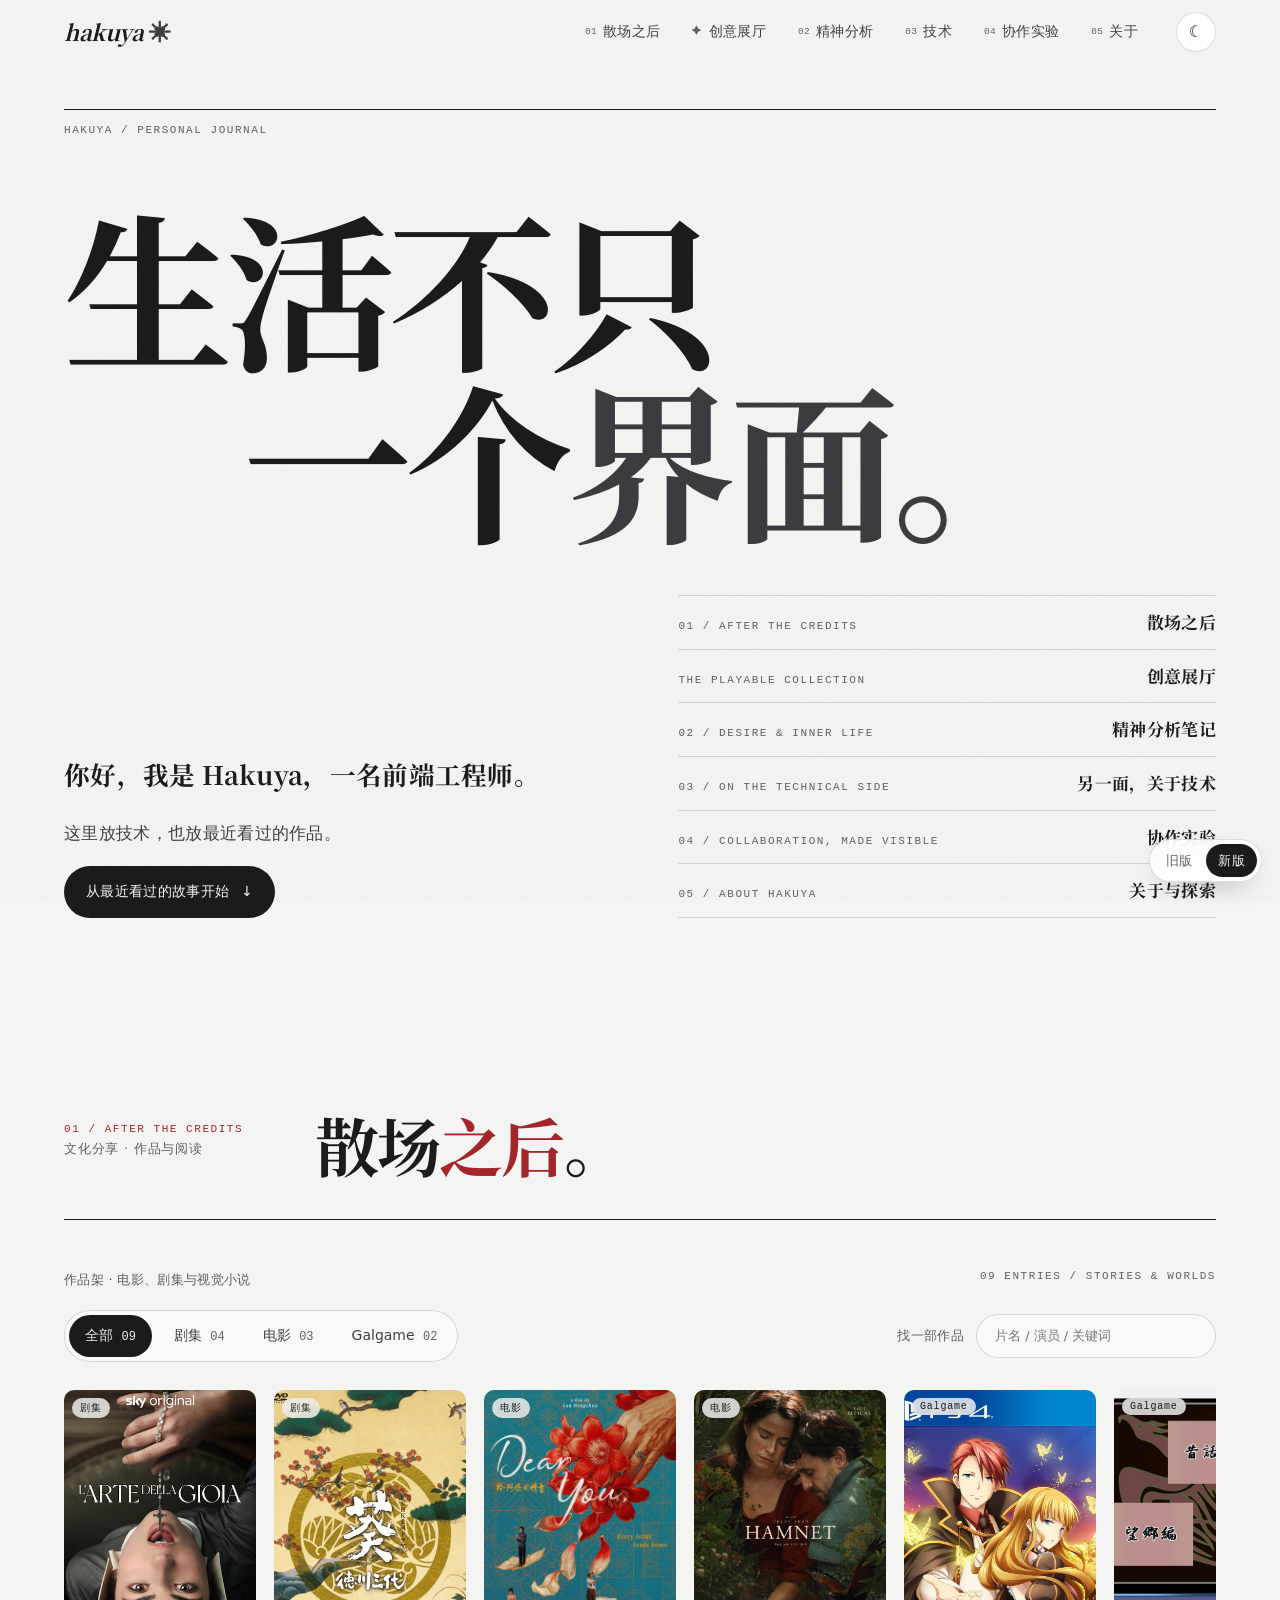
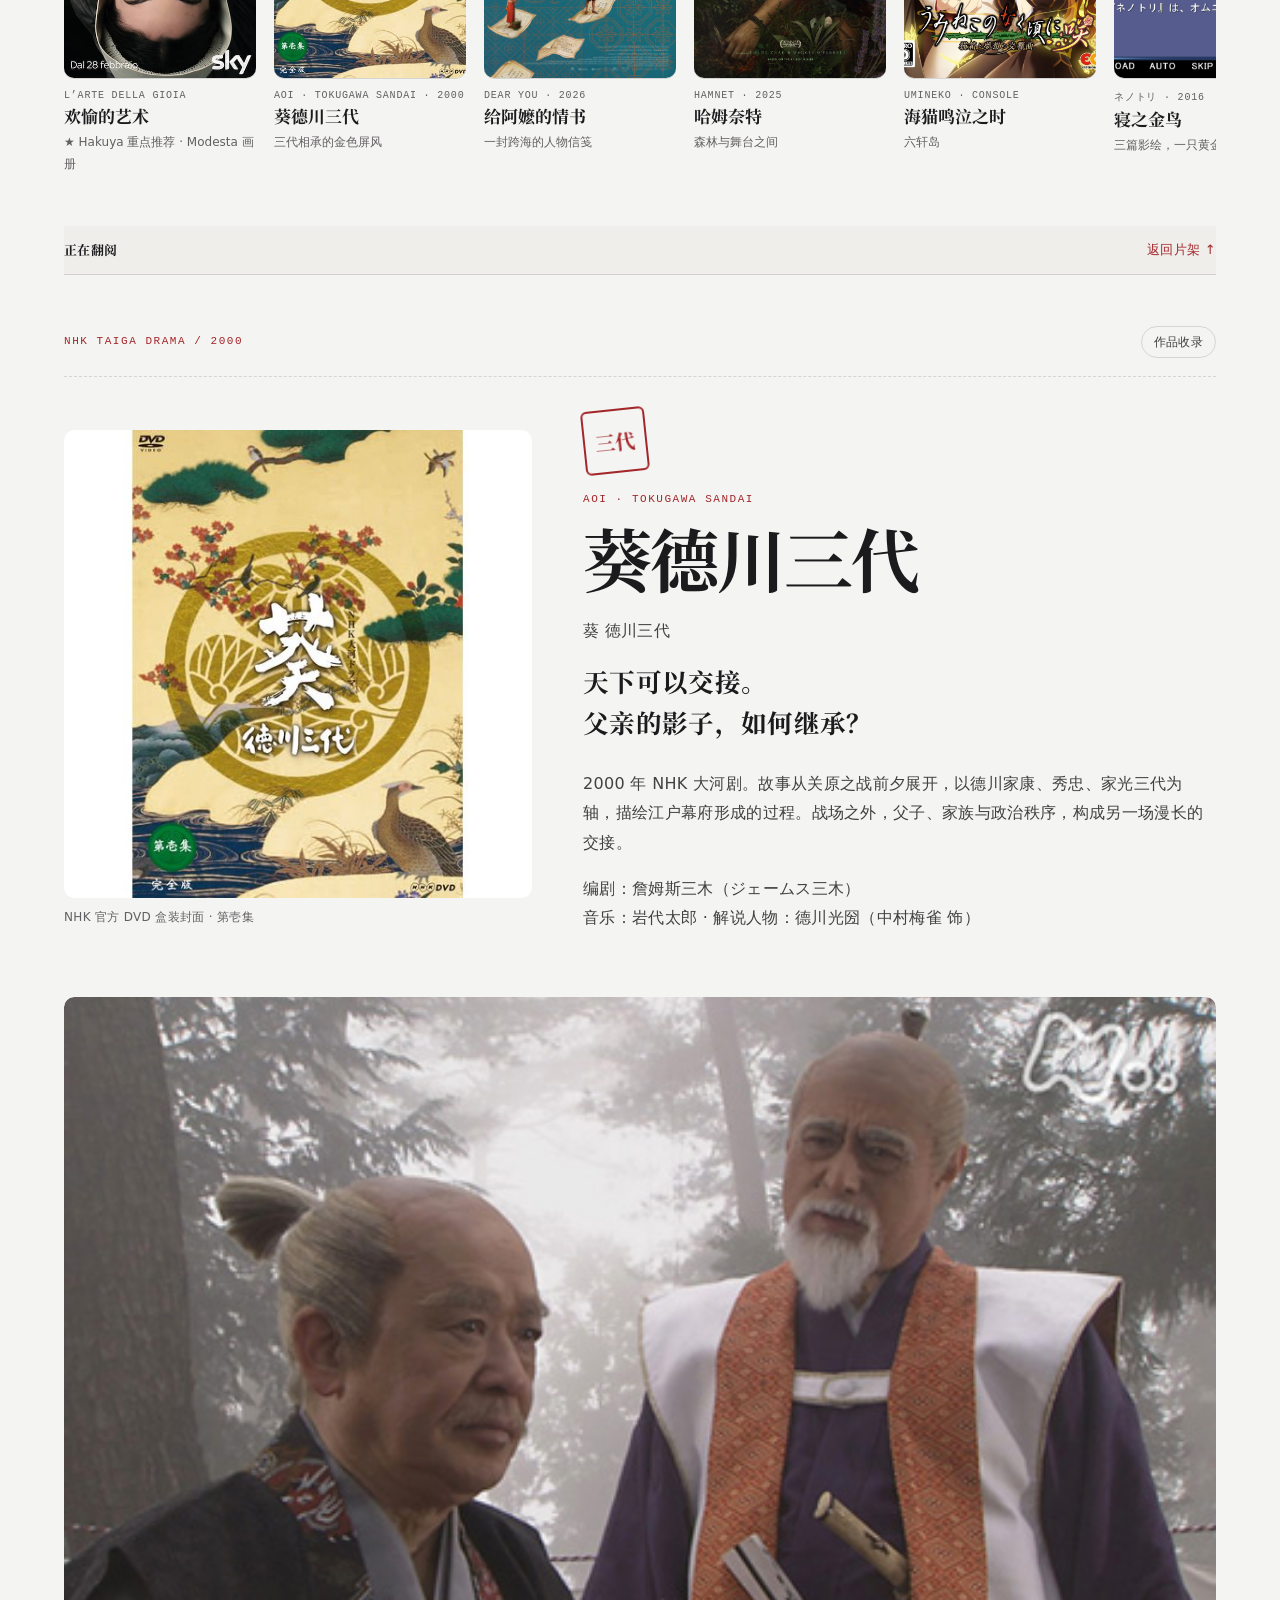
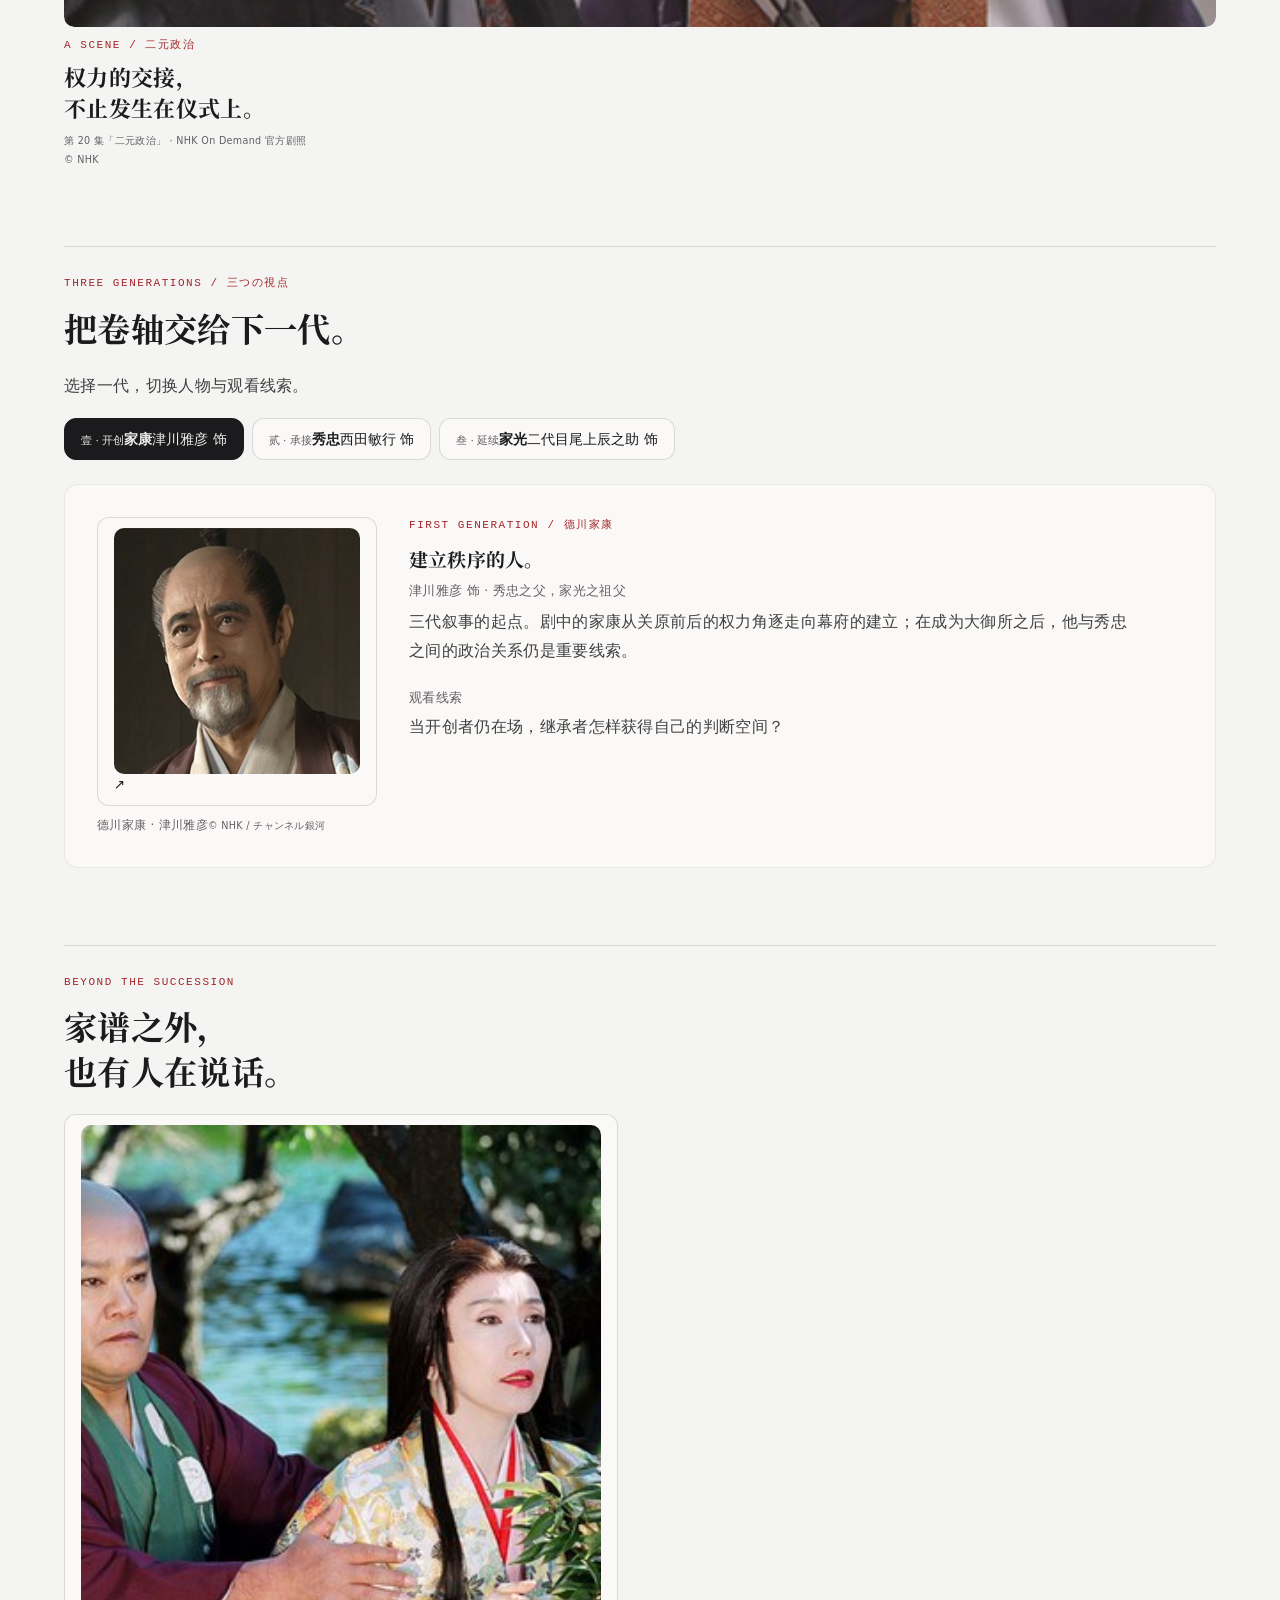
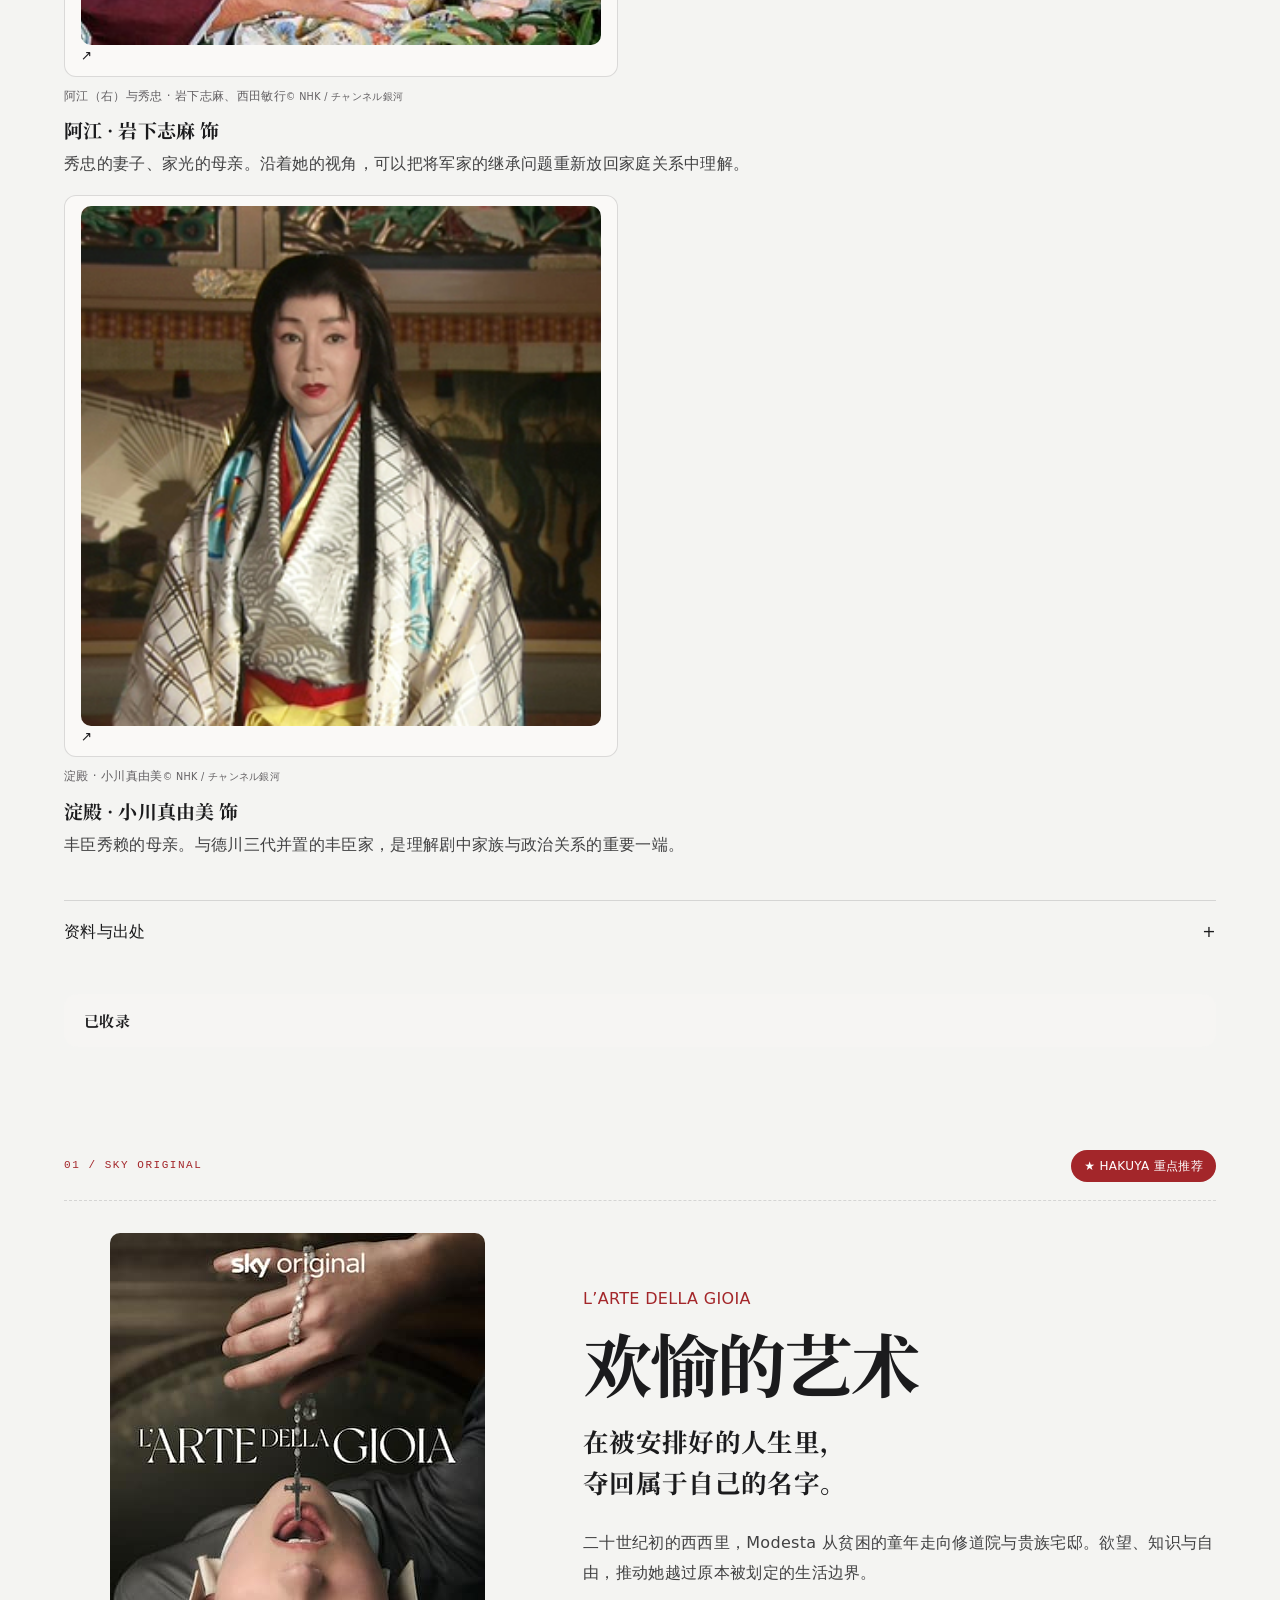
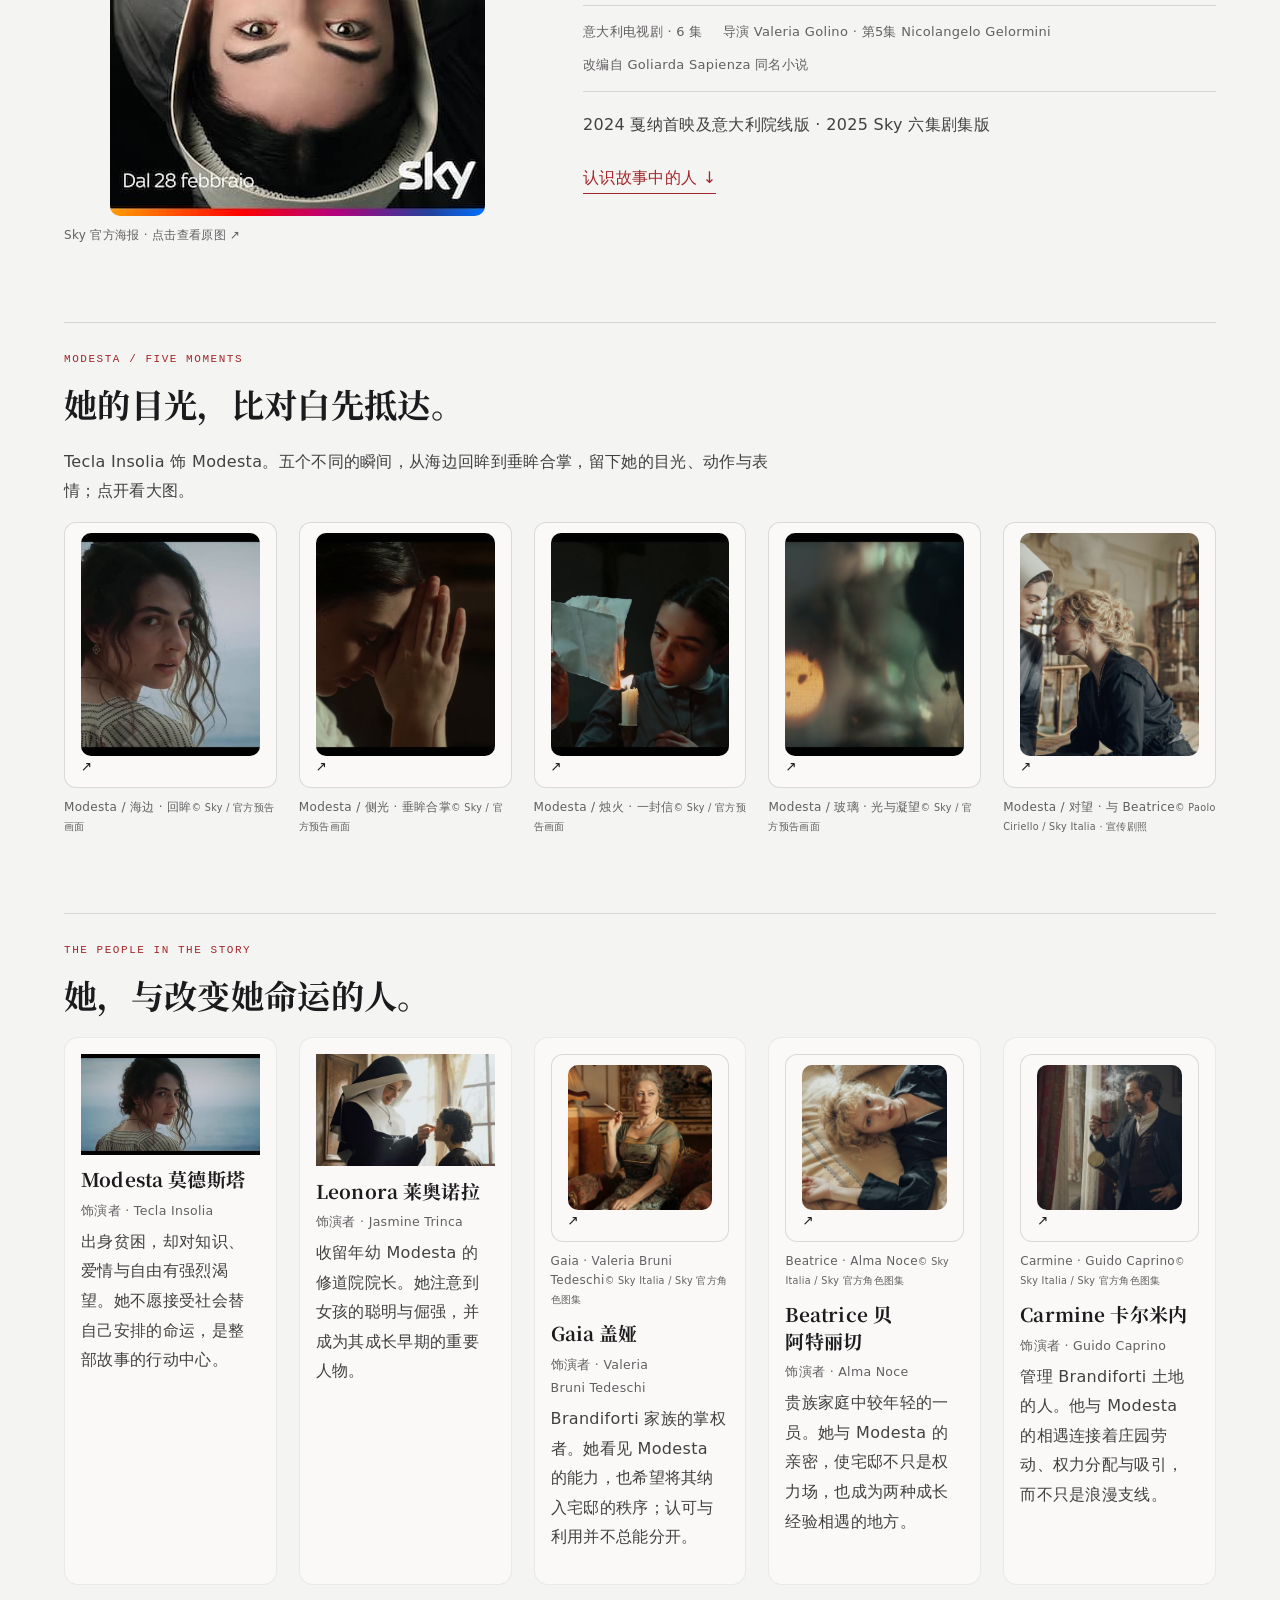
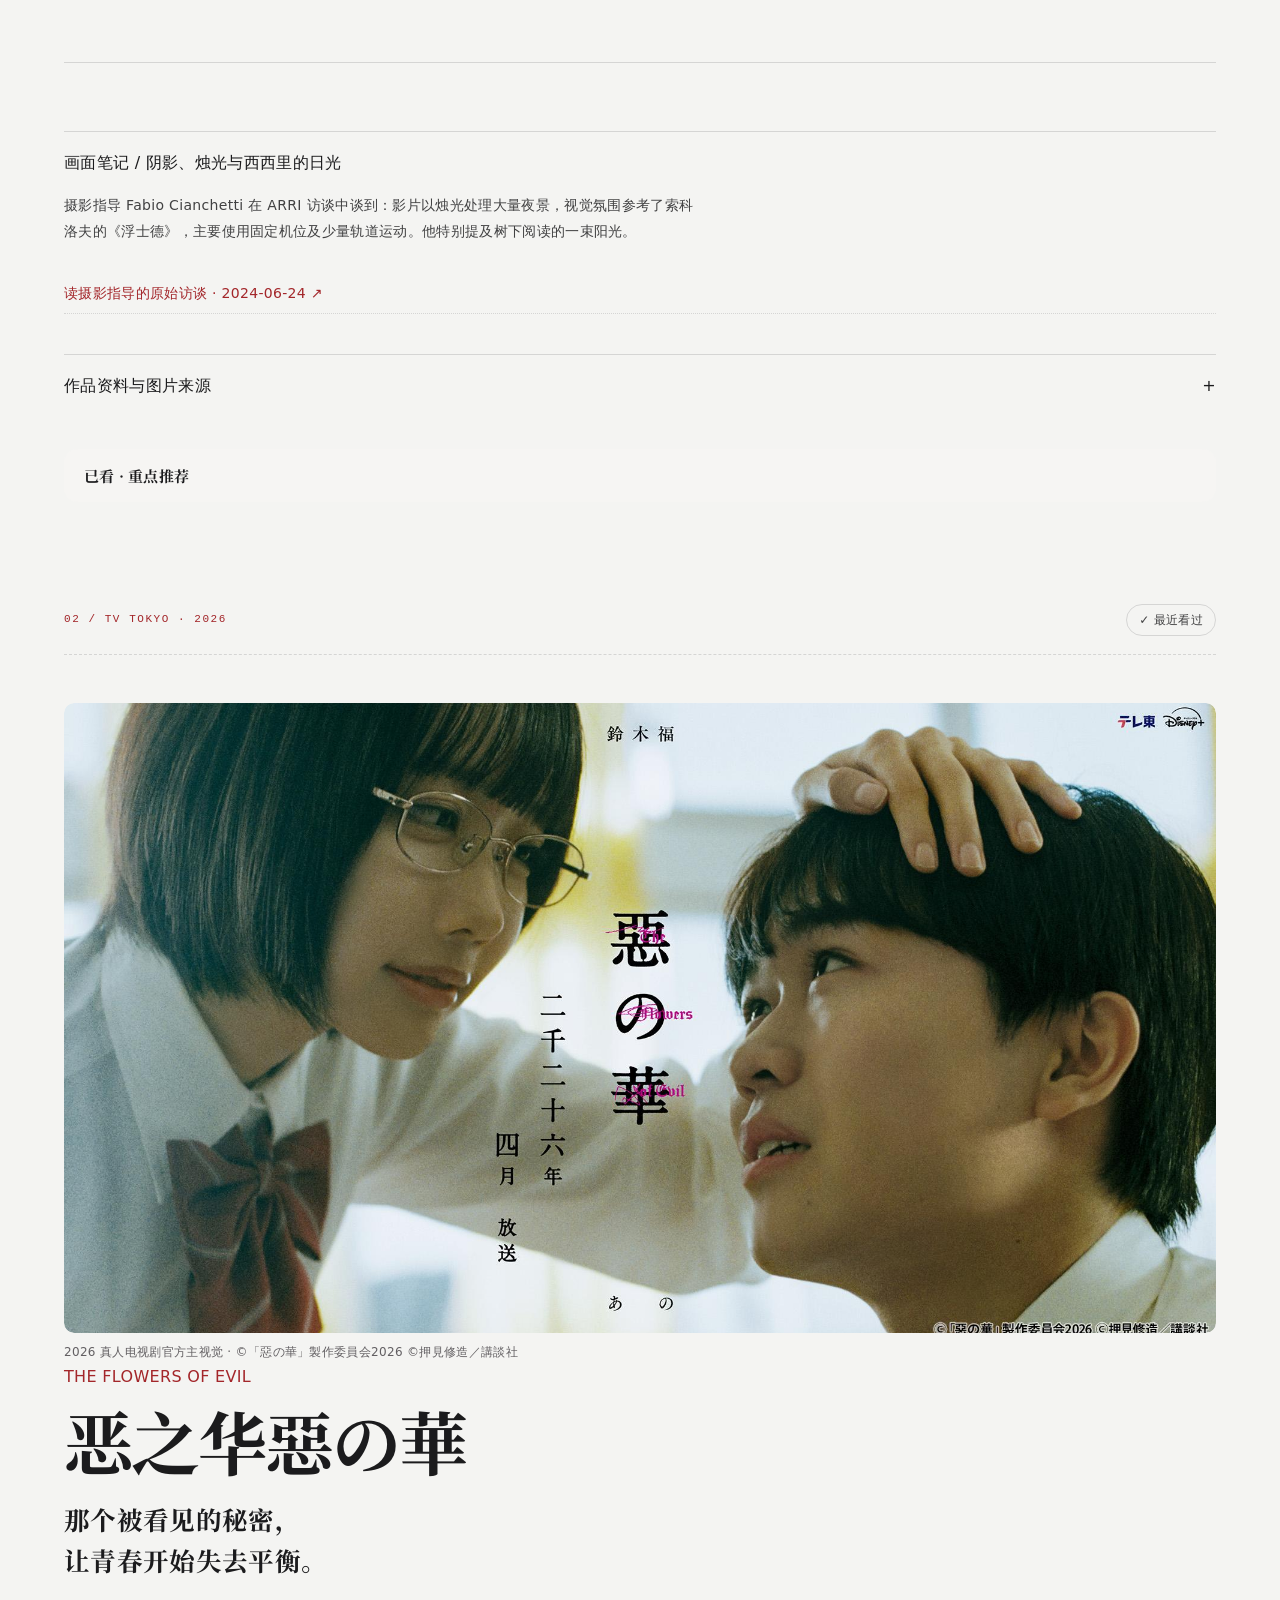
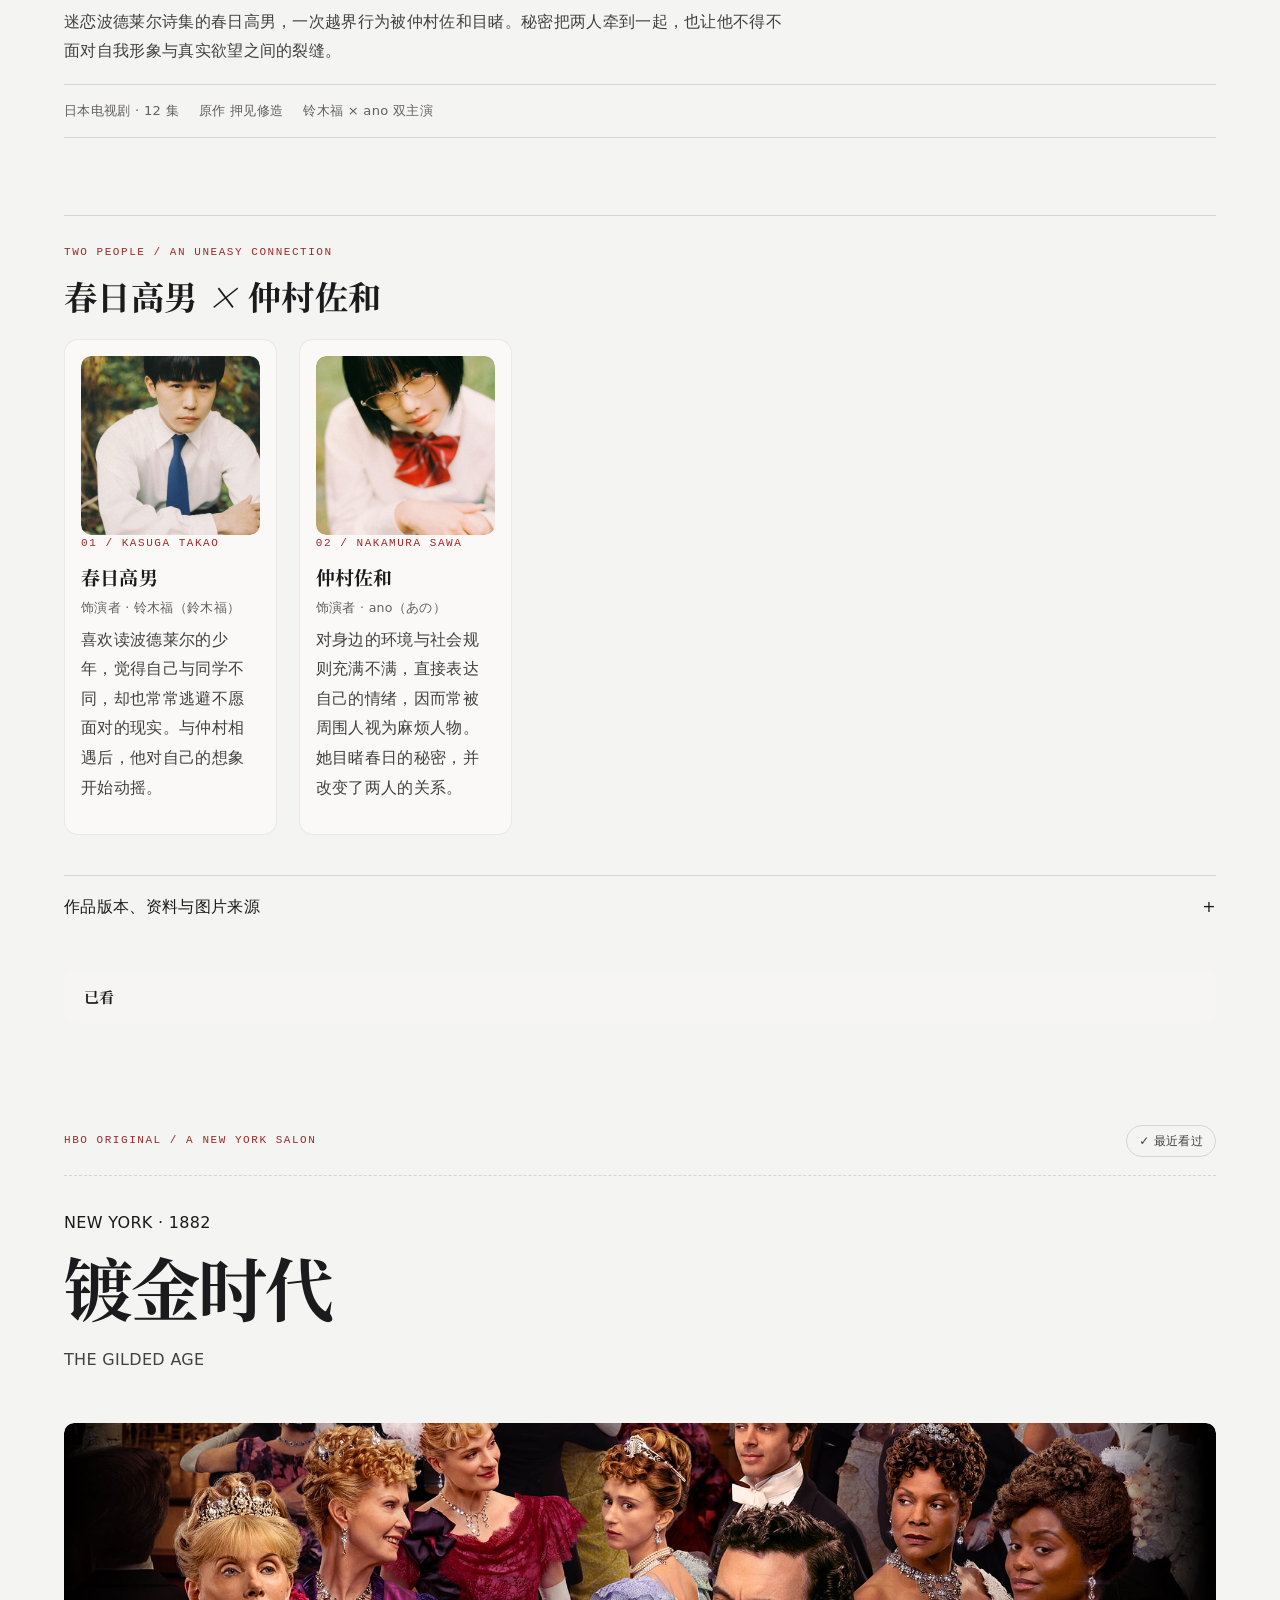
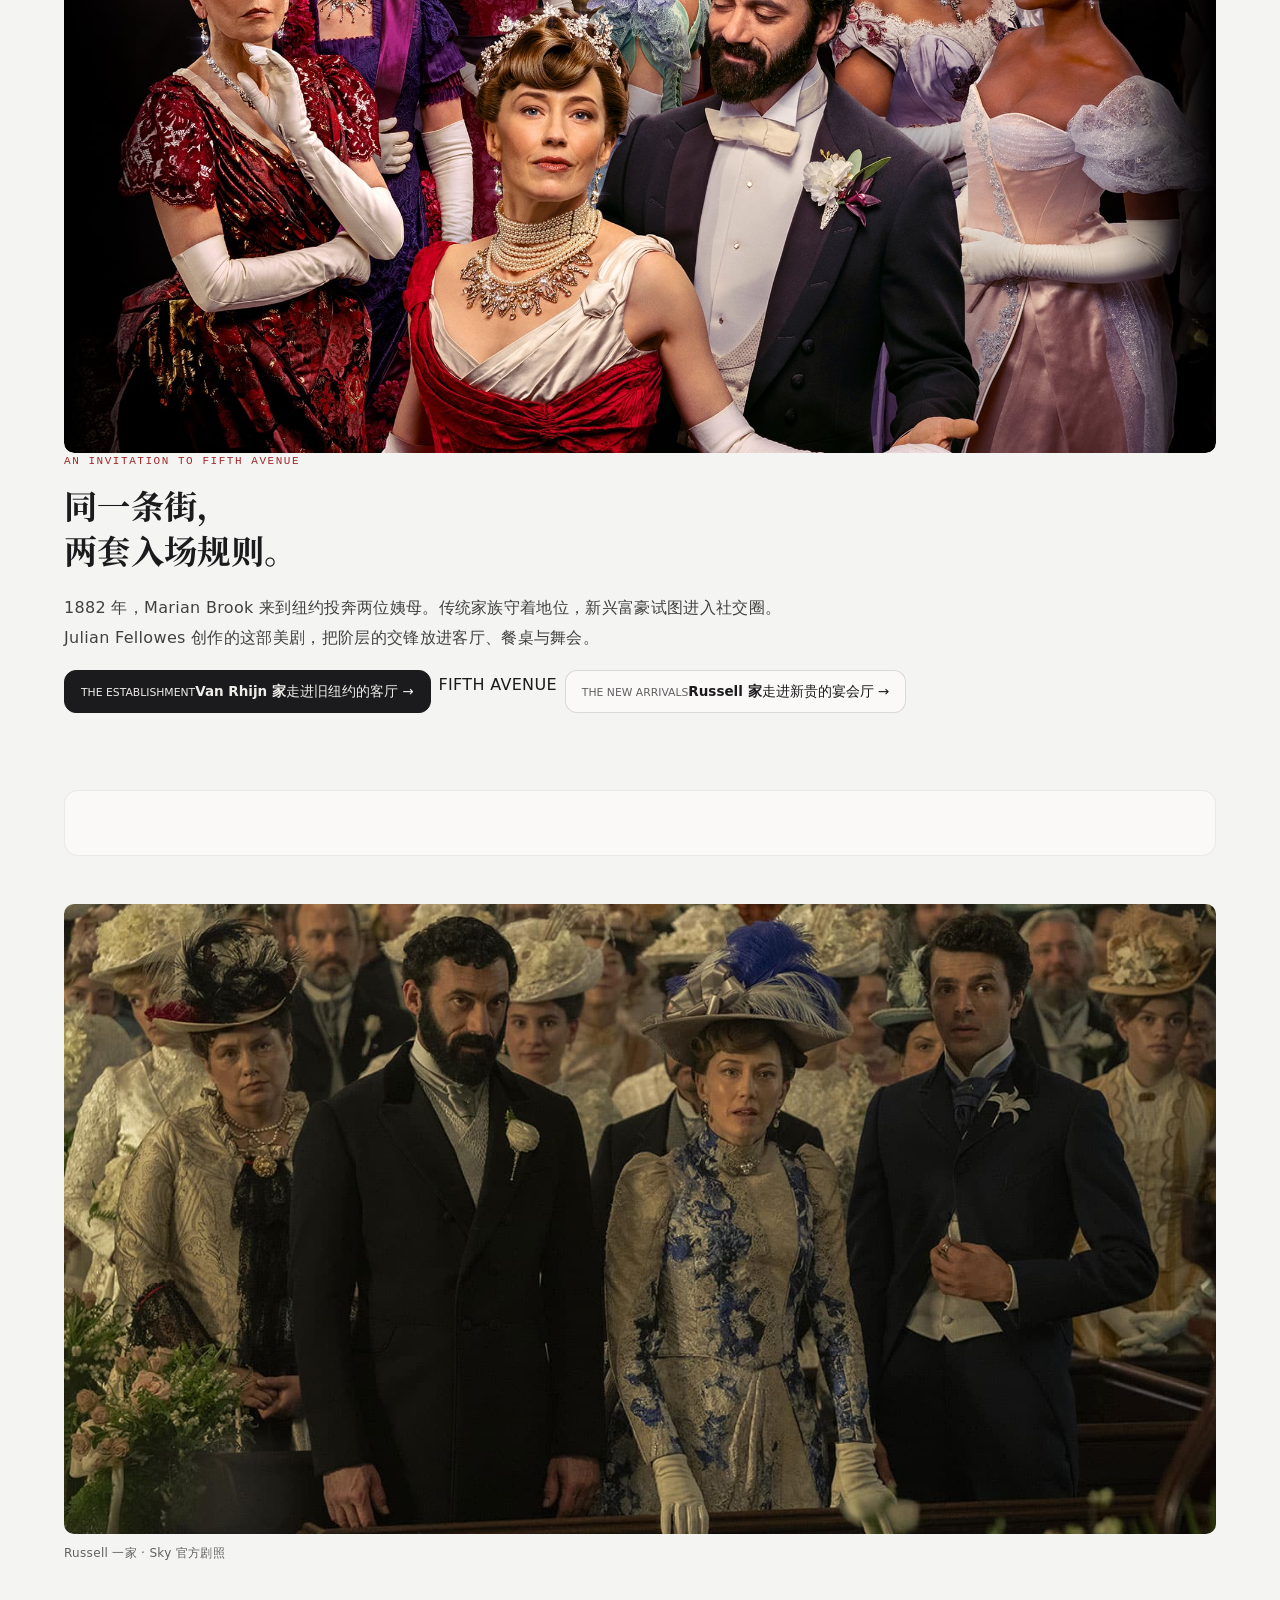
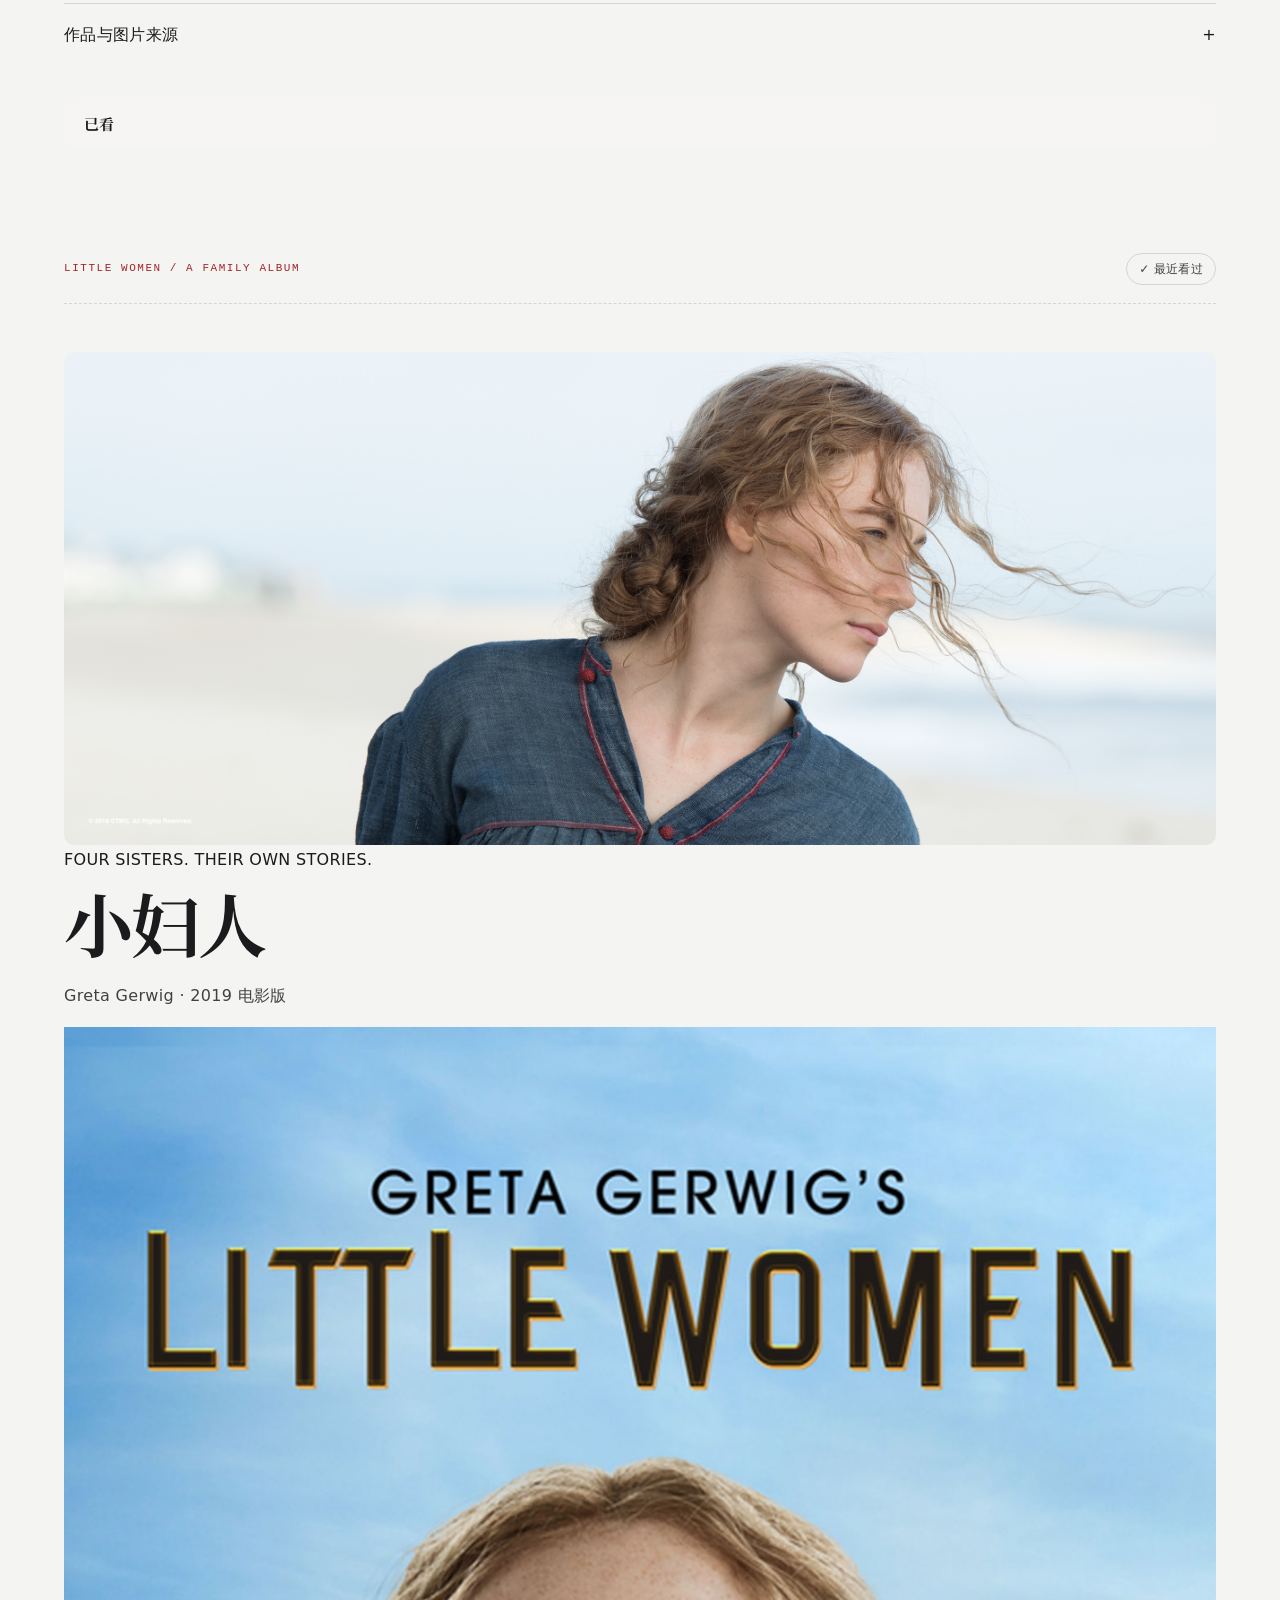
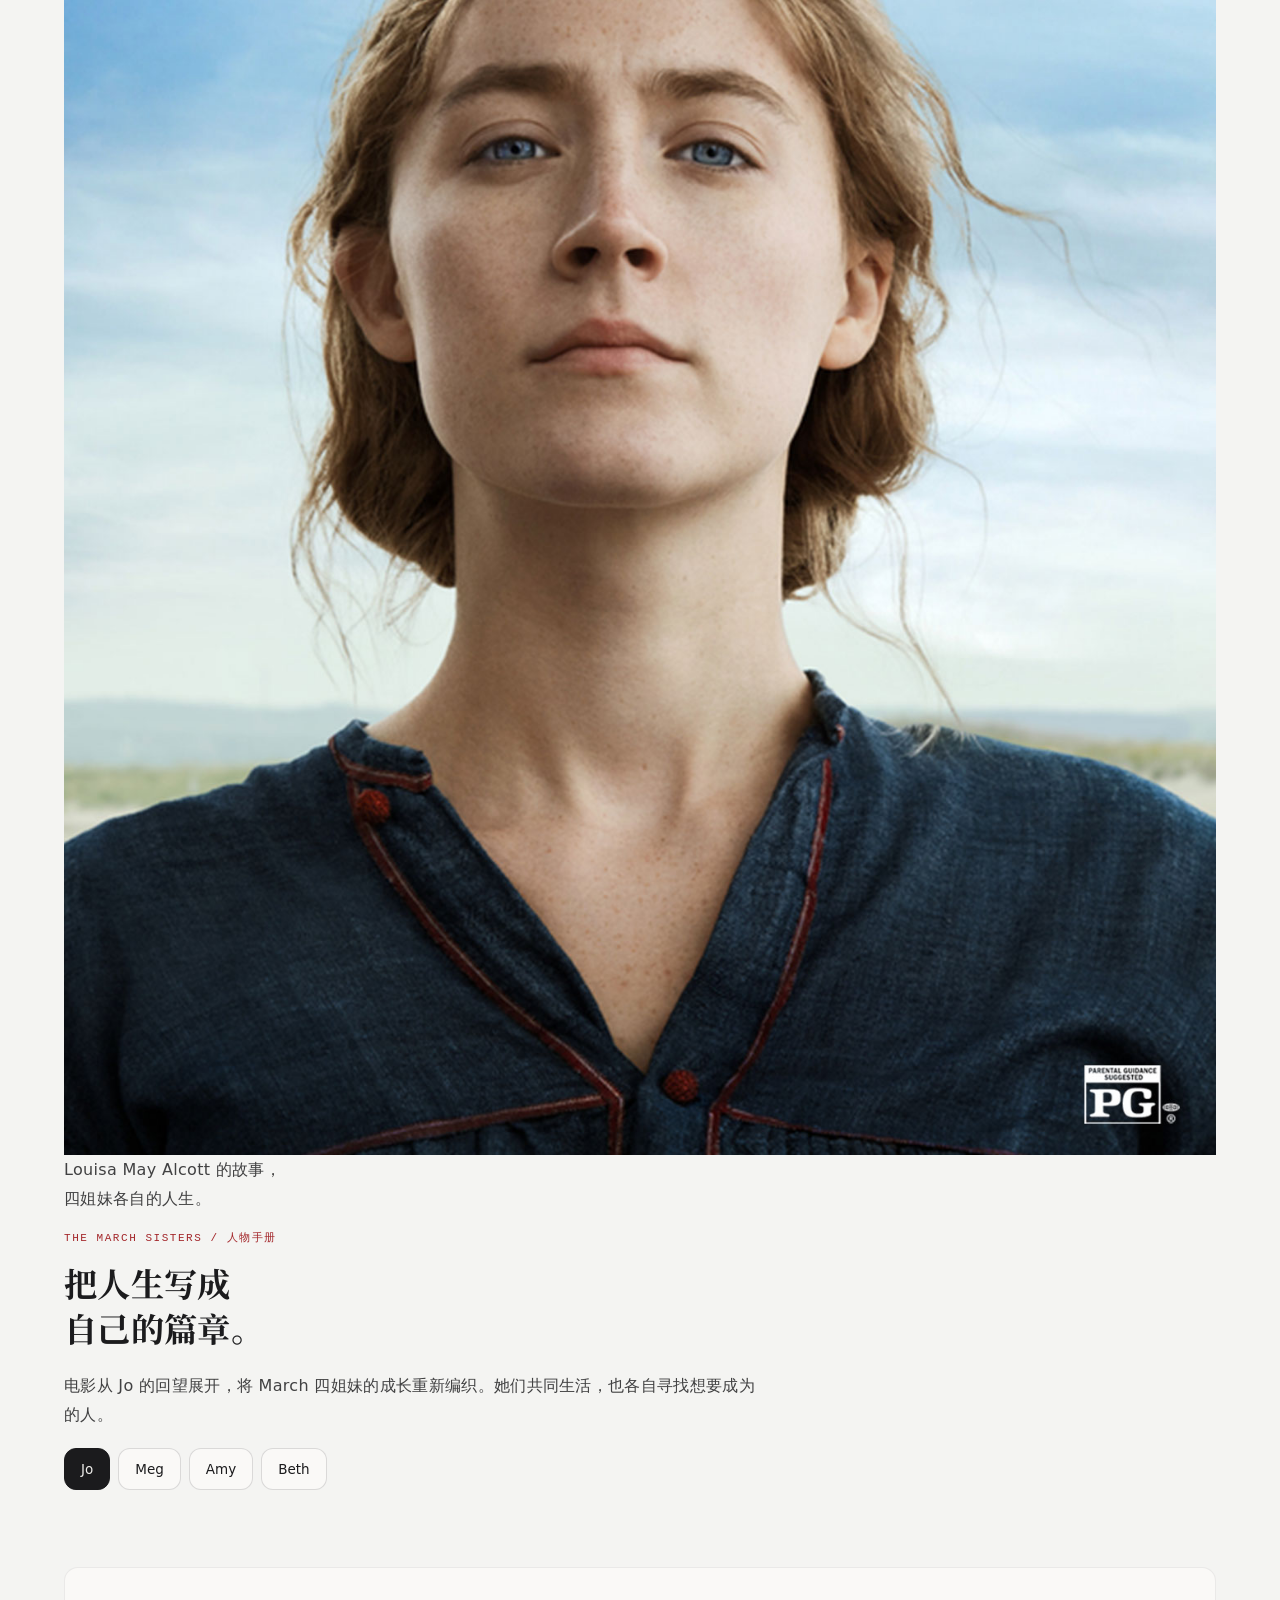
==== commit 3c3f26be: "Remove remaining team-facing meta copy per design/QA list" ====
--- a/index.html
+++ b/index.html
@@ -45,7 +45,7 @@
   <div class="shelf-heading"><span>作品架 · 电影、剧集与视觉小说</span><span class="mono">09 ENTRIES / STORIES &amp; WORLDS</span></div>
   <div class="library-tools"><div aria-label="作品类型" class="filters" role="group"><button aria-pressed="true" data-filter="all">全部 <small>09</small></button><button aria-pressed="false" data-filter="series">剧集 <small>04</small></button><button aria-pressed="false" data-filter="film">电影 <small>03</small></button><button aria-pressed="false" data-filter="game">Galgame <small>02</small></button></div><label class="library-search">找一部作品<input autocomplete="off" id="work-search" placeholder="片名 / 演员 / 关键词" type="search"/></label></div>
   <div class="poster-shelf" id="poster-shelf" aria-label="选择作品"></div>
-  <p class="library-status" id="library-status" aria-live="polite"></p>
+  
   <noscript><p>以下依次展示全部作品；启用 JavaScript 可使用片架筛选与切换。</p></noscript>
  </div>
  <div class="reader">
@@ -59,23 +59,23 @@
 <div aria-live="polite" class="aoi-dossier" id="aoi-dossier"><figure class="character-portrait" data-portrait="aoi-ieyasu"><button aria-label="放大：德川家康 · 津川雅彦" class="portrait-open" data-enlarge="aoi-ieyasu" type="button"><img alt="津川雅彦饰演德川家康的葵德川三代官方人物剧照" height="250" loading="lazy" src="assets/characters/aoi-ieyasu.jpg" width="250"/><span aria-hidden="true">↗</span></button><figcaption>德川家康 · 津川雅彦<small>© NHK / チャンネル銀河</small></figcaption></figure><div class="portrait-copy"><p class="mono">FIRST GENERATION / 德川家康</p><h5>建立秩序的人。</h5><p class="actor">津川雅彦 饰 · 秀忠之父，家光之祖父</p><p>三代叙事的起点。剧中的家康从关原前后的权力角逐走向幕府的建立；在成为大御所之后，他与秀忠之间的政治关系仍是重要线索。</p><div class="aoi-question"><small>观看线索</small><p>当开创者仍在场，继承者怎样获得自己的判断空间？</p></div></div></div>
 <noscript><p>德川秀忠：西田敏行饰，家康之子、家光之父，是前后两代之间的承接者。德川家光：二代目尾上辰之助（现四代目尾上松绿）饰，是三代叙事中的第三代将军。</p></noscript></section>
 <section class="aoi-family"><div><span class="mono">BEYOND THE SUCCESSION</span><h4>家谱之外，<br/>也有人在说话。</h4></div><div><figure class="character-portrait" data-portrait="aoi-go"><button aria-label="放大：阿江（右）与秀忠 · 岩下志麻、西田敏行" class="portrait-open" data-enlarge="aoi-go" type="button"><img alt="葵德川三代剧照：阿江在右，秀忠在左" height="293" loading="lazy" src="assets/characters/aoi-go.jpg" width="520"/><span aria-hidden="true">↗</span></button><figcaption>阿江（右）与秀忠 · 岩下志麻、西田敏行<small>© NHK / チャンネル銀河</small></figcaption></figure><h5>阿江 · 岩下志麻 饰</h5><p>秀忠的妻子、家光的母亲。沿着她的视角，可以把将军家的继承问题重新放回家庭关系中理解。</p><figure class="character-portrait" data-portrait="aoi-yodo"><button aria-label="放大：淀殿 · 小川真由美" class="portrait-open" data-enlarge="aoi-yodo" type="button"><img alt="小川真由美饰演淀殿的葵德川三代剧照" height="293" loading="lazy" src="assets/characters/aoi-yododono-corrected.jpg" width="520"/><span aria-hidden="true">↗</span></button><figcaption>淀殿 · 小川真由美<small>© NHK / チャンネル銀河</small></figcaption></figure><h5>淀殿 · 小川真由美 饰</h5><p>丰臣秀赖的母亲。与德川三代并置的丰臣家，是理解剧中家族与政治关系的重要一端。</p></div></section>
-<details class="cinema-details"><summary>资料来源 <span>+</span></summary><div><p>日本电视剧，2000 年播出。二代目尾上辰之助现名四代目尾上松绿。</p><p>DVD 封面来自 NHK 集团官方商城；第 20 集剧照来自 NHK On Demand。</p><a href="https://nhk-groupmall.jp/products/nqu-12398aa" rel="noopener noreferrer" target="_blank">NHK：作品介绍、主创与 DVD 封面 ↗</a><a href="https://www.nhk-ondemand.jp/goods/G2019096601SA000/index.html" rel="noopener noreferrer" target="_blank">NHK：第 20 集「二元政治」与剧照 ↗</a><a href="https://nhk-groupmall.jp/blogs/read/ieyasu" rel="noopener noreferrer" target="_blank">NHK：德川家康题材回顾与三代演员 ↗</a><a href="https://www.nhk-ondemand.jp/program/P201200099500000/index.html?np_banID=top_pr_000995" rel="noopener noreferrer" target="_blank">NHK On Demand：作品与演员资料 ↗</a></div></details>
-<div class="cinema-record"><span>已收录 · 暂未写下个人短评</span></div></article>
+<details class="cinema-details"><summary>资料与出处 <span>+</span></summary><div><p>日本电视剧，2000 年播出。二代目尾上辰之助现名四代目尾上松绿。</p><p>DVD 封面来自 NHK 集团官方商城；第 20 集剧照来自 NHK On Demand。</p><a href="https://nhk-groupmall.jp/products/nqu-12398aa" rel="noopener noreferrer" target="_blank">NHK：作品介绍、主创与 DVD 封面 ↗</a><a href="https://www.nhk-ondemand.jp/goods/G2019096601SA000/index.html" rel="noopener noreferrer" target="_blank">NHK：第 20 集「二元政治」与剧照 ↗</a><a href="https://nhk-groupmall.jp/blogs/read/ieyasu" rel="noopener noreferrer" target="_blank">NHK：德川家康题材回顾与三代演员 ↗</a><a href="https://www.nhk-ondemand.jp/program/P201200099500000/index.html?np_banID=top_pr_000995" rel="noopener noreferrer" target="_blank">NHK On Demand：作品与演员资料 ↗</a></div></details>
+<div class="cinema-record"><span>已收录</span></div></article>
 <article id="art-of-joy" class="work cinema joy-cinema"><div class="cinema-marker"><span class="mono">01 / SKY ORIGINAL</span><span class="seen joy-recommend">★ HAKUYA 重点推荐</span></div><div class="joy-opening"><figure class="official-poster"><a aria-label="查看欢愉的艺术完整官方海报" href="assets/joy-poster.jpg" target="_blank"><img alt="欢愉的艺术 Sky 官方海报，Modesta 的倒置肖像与十字架" height="583" loading="lazy" src="assets/joy-poster.jpg" width="375"/></a><figcaption>Sky 官方海报 · 点击查看原图 ↗</figcaption></figure><div class="cinema-intro"><span class="film-eyebrow">L’ARTE DELLA GIOIA</span><h3>欢愉的艺术</h3><p class="film-deck">在被安排好的人生里，<br/>夺回属于自己的名字。</p><p>二十世纪初的西西里，Modesta 从贫困的童年走向修道院与贵族宅邸。欲望、知识与自由，推动她越过原本被划定的生活边界。</p><div class="film-facts"><span>意大利电视剧 · 6 集</span><span>导演 Valeria Golino · 第5集 Nicolangelo Gelormini</span><span>改编自 Goliarda Sapienza 同名小说</span></div><p class="joy-edition">2024 戛纳首映及意大利院线版 · 2025 Sky 六集剧集版</p><a class="film-anchor" href="#joy-characters">认识故事中的人 <span>↓</span></a></div></div>
-<section aria-labelledby="modesta-gallery-title" class="joy-gallery"><div class="joy-gallery-heading"><span class="mono">MODESTA / FIVE MOMENTS</span><h4 id="modesta-gallery-title">她的目光，比对白先抵达。</h4><p>Tecla Insolia 饰 Modesta。五个不同的瞬间，从海边回眸到垂眸合掌，留下她的目光、动作与表情；点开看大图，可用左右方向键翻阅。</p></div><div class="modesta-contact-sheet"><figure class="character-portrait" data-portrait="joy-modesta-1"><button aria-label="放大：Modesta / 海边 · 回眸" class="portrait-open" data-enlarge="joy-modesta-1" data-gallery="modesta" type="button"><img alt="Tecla Insolia 饰 Modesta：海边 · 回眸" height="720" loading="lazy" src="assets/characters/joy-modesta-cinema-1.png" width="1280"/><span aria-hidden="true">↗</span></button><figcaption>Modesta / 海边 · 回眸<small>© Sky / 官方预告画面 · 1280×720</small></figcaption></figure><figure class="character-portrait" data-portrait="joy-modesta-2"><button aria-label="放大：Modesta / 侧光 · 垂眸合掌" class="portrait-open" data-enlarge="joy-modesta-2" data-gallery="modesta" type="button"><img alt="Tecla Insolia 饰 Modesta：侧光 · 垂眸合掌" height="720" loading="lazy" src="assets/characters/joy-modesta-cinema-2.png" width="1280"/><span aria-hidden="true">↗</span></button><figcaption>Modesta / 侧光 · 垂眸合掌<small>© Sky / 官方预告画面 · 1280×720</small></figcaption></figure><figure class="character-portrait" data-portrait="joy-modesta-3"><button aria-label="放大：Modesta / 烛火 · 一封信" class="portrait-open" data-enlarge="joy-modesta-3" data-gallery="modesta" type="button"><img alt="Tecla Insolia 饰 Modesta：烛火 · 一封信" height="720" loading="lazy" src="assets/characters/joy-modesta-cinema-3.png" width="1280"/><span aria-hidden="true">↗</span></button><figcaption>Modesta / 烛火 · 一封信<small>© Sky / 官方预告画面 · 1280×720</small></figcaption></figure><figure class="character-portrait" data-portrait="joy-modesta-4"><button aria-label="放大：Modesta / 玻璃 · 光与凝望" class="portrait-open" data-enlarge="joy-modesta-4" data-gallery="modesta" type="button"><img alt="Tecla Insolia 饰 Modesta：玻璃 · 光与凝望" height="720" loading="lazy" src="assets/characters/joy-modesta-cinema-4.png" width="1280"/><span aria-hidden="true">↗</span></button><figcaption>Modesta / 玻璃 · 光与凝望<small>© Sky / 官方预告画面 · 1280×720</small></figcaption></figure><figure class="character-portrait" data-portrait="joy-modesta-5"><button aria-label="放大：Modesta / 对望 · 与 Beatrice" class="portrait-open" data-enlarge="joy-modesta-5" data-gallery="modesta" type="button"><img alt="Tecla Insolia 饰 Modesta：对望 · 与 Beatrice" height="1000" loading="lazy" src="assets/characters/joy-modesta-cinema-5.png" width="1500"/><span aria-hidden="true">↗</span></button><figcaption>Modesta / 对望 · 与 Beatrice<small>© Paolo Ciriello / Sky Italia · 宣传剧照 · 1500×1000</small></figcaption></figure></div><p class="joy-gallery-source">四帧选自 Sky 官方预告（原生 1280×720），一张为 Paolo Ciriello / Sky Italia 宣传剧照（1500×1000）。点开查看完整画面和出处。</p></section>
-<section aria-labelledby="joy-cast-title" class="characters joy-characters" id="joy-characters"><div class="cast-title"><span class="mono">THE PEOPLE IN THE STORY</span><h4 id="joy-cast-title">她，与改变她命运的人。</h4></div><div class="joy-cast-grid"><article class="modesta-mood-card"><img alt="Tecla Insolia 饰 Modesta，在海边回眸的官方预告画面" height="720" loading="lazy" src="assets/characters/joy-modesta-cinema-1.png" width="1280"/><div class="character-copy"><h5>Modesta <span>莫德斯塔</span></h5><p class="actor">饰演者 · Tecla Insolia</p><p>出身贫困，却对知识、爱情与自由有强烈渴望。她不愿接受社会替自己安排的命运，是整部故事的行动中心。</p></div></article><article><img alt="Jasmine Trinca 饰演修道院院长 Leonora 的官方剧照" height="300" loading="lazy" src="assets/leonora.jpg" width="480"/><div class="character-copy"><h5>Leonora <span>莱奥诺拉</span></h5><p class="actor">饰演者 · Jasmine Trinca</p><p>收留年幼 Modesta 的修道院院长。她注意到女孩的聪明与倔强，并成为其成长早期的重要人物。</p></div></article><article><figure class="character-portrait" data-portrait="joy-gaia"><button aria-label="放大：Gaia · Valeria Bruni Tedeschi" class="portrait-open" data-enlarge="joy-gaia" type="button"><img alt="Gaia 身着绿色礼服，坐在灯旁" height="601" loading="lazy" src="assets/characters/joy-gaia.jpg" width="960"/><span aria-hidden="true">↗</span></button><figcaption>Gaia · Valeria Bruni Tedeschi<small>© Sky Italia / Sky 官方角色图集</small></figcaption></figure><div class="character-copy"><h5>Gaia <span>盖娅</span></h5><p class="actor">饰演者 · Valeria Bruni Tedeschi</p><p>Brandiforti 家族的掌权者。她看见 Modesta 的能力，也希望将其纳入宅邸的秩序；认可与利用并不总能分开。</p></div></article><article><figure class="character-portrait" data-portrait="joy-beatrice"><button aria-label="放大：Beatrice · Alma Noce" class="portrait-open" data-enlarge="joy-beatrice" type="button"><img alt="Beatrice 金色卷发的人物剧照" height="601" loading="lazy" src="assets/characters/joy-beatrice.jpg" width="960"/><span aria-hidden="true">↗</span></button><figcaption>Beatrice · Alma Noce<small>© Sky Italia / Sky 官方角色图集</small></figcaption></figure><div class="character-copy"><h5>Beatrice <span>贝阿特丽切</span></h5><p class="actor">饰演者 · Alma Noce</p><p>贵族家庭中较年轻的一员。她与 Modesta 的亲密，使宅邸不只是权力场，也成为两种成长经验相遇的地方。</p></div></article><article><figure class="character-portrait" data-portrait="joy-carmine"><button aria-label="放大：Carmine · Guido Caprino" class="portrait-open" data-enlarge="joy-carmine" type="button"><img alt="Carmine 坐在窗旁" height="601" loading="lazy" src="assets/characters/joy-carmine.jpg" width="960"/><span aria-hidden="true">↗</span></button><figcaption>Carmine · Guido Caprino<small>© Sky Italia / Sky 官方角色图集</small></figcaption></figure><div class="character-copy"><h5>Carmine <span>卡尔米内</span></h5><p class="actor">饰演者 · Guido Caprino</p><p>管理 Brandiforti 土地的人。他与 Modesta 的相遇连接着庄园劳动、权力分配与吸引，而不只是浪漫支线。</p></div></article></div></section><section class="joy-reading" aria-label="画面笔记"><details class="joy-craft" open=""><summary>画面笔记 / 阴影、烛光与西西里的日光</summary><p>摄影指导 Fabio Cianchetti 在 ARRI 访谈中谈到：影片以烛光处理大量夜景，视觉氛围参考了索科洛夫的《浮士德》，主要使用固定机位及少量轨道运动。他特别提及树下阅读的一束阳光。</p><a href="https://www.arri.com/news-it/dp-fabio-cianchetti-e-la-serie-tv-l-arte-della-gioia" rel="noopener noreferrer" target="_blank">读摄影指导的原始访谈 · 2024-06-24 ↗</a></details></section><details class="cinema-details"><summary>作品资料与图片来源 <span>+</span></summary><div><a href="https://tg24.sky.it/spettacolo/serie-tv/2025/02/24/l-arte-della-gioia-serie-tv" rel="noopener noreferrer" target="_blank">Sky：作品介绍与海报、剧照 ↗</a><a href="https://tg24.sky.it/spettacolo/serie-tv/approfondimenti/l-arte-della-gioia-cast" rel="noopener noreferrer" target="_blank">Sky：演员与人物图集 ↗</a></div></details><div class="cinema-record"><span>已看 · 重点推荐</span></div></article>
+<section aria-labelledby="modesta-gallery-title" class="joy-gallery"><div class="joy-gallery-heading"><span class="mono">MODESTA / FIVE MOMENTS</span><h4 id="modesta-gallery-title">她的目光，比对白先抵达。</h4><p>Tecla Insolia 饰 Modesta。五个不同的瞬间，从海边回眸到垂眸合掌，留下她的目光、动作与表情；点开看大图。</p></div><div class="modesta-contact-sheet"><figure class="character-portrait" data-portrait="joy-modesta-1"><button aria-label="放大：Modesta / 海边 · 回眸" class="portrait-open" data-enlarge="joy-modesta-1" data-gallery="modesta" type="button"><img alt="Tecla Insolia 饰 Modesta：海边 · 回眸" height="720" loading="lazy" src="assets/characters/joy-modesta-cinema-1.png" width="1280"/><span aria-hidden="true">↗</span></button><figcaption>Modesta / 海边 · 回眸<small>© Sky / 官方预告画面</small></figcaption></figure><figure class="character-portrait" data-portrait="joy-modesta-2"><button aria-label="放大：Modesta / 侧光 · 垂眸合掌" class="portrait-open" data-enlarge="joy-modesta-2" data-gallery="modesta" type="button"><img alt="Tecla Insolia 饰 Modesta：侧光 · 垂眸合掌" height="720" loading="lazy" src="assets/characters/joy-modesta-cinema-2.png" width="1280"/><span aria-hidden="true">↗</span></button><figcaption>Modesta / 侧光 · 垂眸合掌<small>© Sky / 官方预告画面</small></figcaption></figure><figure class="character-portrait" data-portrait="joy-modesta-3"><button aria-label="放大：Modesta / 烛火 · 一封信" class="portrait-open" data-enlarge="joy-modesta-3" data-gallery="modesta" type="button"><img alt="Tecla Insolia 饰 Modesta：烛火 · 一封信" height="720" loading="lazy" src="assets/characters/joy-modesta-cinema-3.png" width="1280"/><span aria-hidden="true">↗</span></button><figcaption>Modesta / 烛火 · 一封信<small>© Sky / 官方预告画面</small></figcaption></figure><figure class="character-portrait" data-portrait="joy-modesta-4"><button aria-label="放大：Modesta / 玻璃 · 光与凝望" class="portrait-open" data-enlarge="joy-modesta-4" data-gallery="modesta" type="button"><img alt="Tecla Insolia 饰 Modesta：玻璃 · 光与凝望" height="720" loading="lazy" src="assets/characters/joy-modesta-cinema-4.png" width="1280"/><span aria-hidden="true">↗</span></button><figcaption>Modesta / 玻璃 · 光与凝望<small>© Sky / 官方预告画面</small></figcaption></figure><figure class="character-portrait" data-portrait="joy-modesta-5"><button aria-label="放大：Modesta / 对望 · 与 Beatrice" class="portrait-open" data-enlarge="joy-modesta-5" data-gallery="modesta" type="button"><img alt="Tecla Insolia 饰 Modesta：对望 · 与 Beatrice" height="1000" loading="lazy" src="assets/characters/joy-modesta-cinema-5.png" width="1500"/><span aria-hidden="true">↗</span></button><figcaption>Modesta / 对望 · 与 Beatrice<small>© Paolo Ciriello / Sky Italia · 宣传剧照</small></figcaption></figure></div></section>
+<section aria-labelledby="joy-cast-title" class="characters joy-characters" id="joy-characters"><div class="cast-title"><span class="mono">THE PEOPLE IN THE STORY</span><h4 id="joy-cast-title">她，与改变她命运的人。</h4></div><div class="joy-cast-grid"><article class="modesta-mood-card"><img alt="Tecla Insolia 饰 Modesta，在海边回眸的官方预告画面" height="720" loading="lazy" src="assets/characters/joy-modesta-cinema-1.png" width="1280"/><div class="character-copy"><h5>Modesta <span>莫德斯塔</span></h5><p class="actor">饰演者 · Tecla Insolia</p><p>出身贫困，却对知识、爱情与自由有强烈渴望。她不愿接受社会替自己安排的命运，是整部故事的行动中心。</p></div></article><article><img alt="Jasmine Trinca 饰演修道院院长 Leonora 的官方剧照" height="300" loading="lazy" src="assets/leonora.jpg" width="480"/><div class="character-copy"><h5>Leonora <span>莱奥诺拉</span></h5><p class="actor">饰演者 · Jasmine Trinca</p><p>收留年幼 Modesta 的修道院院长。她注意到女孩的聪明与倔强，并成为其成长早期的重要人物。</p></div></article><article><figure class="character-portrait" data-portrait="joy-gaia"><button aria-label="放大：Gaia · Valeria Bruni Tedeschi" class="portrait-open" data-enlarge="joy-gaia" type="button"><img alt="Gaia 身着绿色礼服，坐在灯旁" height="601" loading="lazy" src="assets/characters/joy-gaia.jpg" width="960"/><span aria-hidden="true">↗</span></button><figcaption>Gaia · Valeria Bruni Tedeschi<small>© Sky Italia / Sky 官方角色图集</small></figcaption></figure><div class="character-copy"><h5>Gaia <span>盖娅</span></h5><p class="actor">饰演者 · Valeria Bruni Tedeschi</p><p>Brandiforti 家族的掌权者。她看见 Modesta 的能力，也希望将其纳入宅邸的秩序；认可与利用并不总能分开。</p></div></article><article><figure class="character-portrait" data-portrait="joy-beatrice"><button aria-label="放大：Beatrice · Alma Noce" class="portrait-open" data-enlarge="joy-beatrice" type="button"><img alt="Beatrice 金色卷发的人物剧照" height="601" loading="lazy" src="assets/characters/joy-beatrice.jpg" width="960"/><span aria-hidden="true">↗</span></button><figcaption>Beatrice · Alma Noce<small>© Sky Italia / Sky 官方角色图集</small></figcaption></figure><div class="character-copy"><h5>Beatrice <span>贝阿特丽切</span></h5><p class="actor">饰演者 · Alma Noce</p><p>贵族家庭中较年轻的一员。她与 Modesta 的亲密，使宅邸不只是权力场，也成为两种成长经验相遇的地方。</p></div></article><article><figure class="character-portrait" data-portrait="joy-carmine"><button aria-label="放大：Carmine · Guido Caprino" class="portrait-open" data-enlarge="joy-carmine" type="button"><img alt="Carmine 坐在窗旁" height="601" loading="lazy" src="assets/characters/joy-carmine.jpg" width="960"/><span aria-hidden="true">↗</span></button><figcaption>Carmine · Guido Caprino<small>© Sky Italia / Sky 官方角色图集</small></figcaption></figure><div class="character-copy"><h5>Carmine <span>卡尔米内</span></h5><p class="actor">饰演者 · Guido Caprino</p><p>管理 Brandiforti 土地的人。他与 Modesta 的相遇连接着庄园劳动、权力分配与吸引，而不只是浪漫支线。</p></div></article></div></section><section class="joy-reading" aria-label="画面笔记"><details class="joy-craft" open=""><summary>画面笔记 / 阴影、烛光与西西里的日光</summary><p>摄影指导 Fabio Cianchetti 在 ARRI 访谈中谈到：影片以烛光处理大量夜景，视觉氛围参考了索科洛夫的《浮士德》，主要使用固定机位及少量轨道运动。他特别提及树下阅读的一束阳光。</p><a href="https://www.arri.com/news-it/dp-fabio-cianchetti-e-la-serie-tv-l-arte-della-gioia" rel="noopener noreferrer" target="_blank">读摄影指导的原始访谈 · 2024-06-24 ↗</a></details></section><details class="cinema-details"><summary>作品资料与图片来源 <span>+</span></summary><div><p>资料据 Sky 官方、ARRI 访谈；图片版权归原权利人。</p><a href="https://tg24.sky.it/spettacolo/serie-tv/2025/02/24/l-arte-della-gioia-serie-tv" rel="noopener noreferrer" target="_blank">Sky：作品介绍与海报、剧照 ↗</a><a href="https://tg24.sky.it/spettacolo/serie-tv/approfondimenti/l-arte-della-gioia-cast" rel="noopener noreferrer" target="_blank">Sky：演员与人物图集 ↗</a></div></details><div class="cinema-record"><span>已看 · 重点推荐</span></div></article>
 <article id="flowers-of-evil" class="work cinema aku-cinema"><div class="cinema-marker"><span class="mono">02 / TV TOKYO · 2026</span><span class="seen">✓ 最近看过</span></div><figure class="aku-key"><a aria-label="查看恶之华2026电视剧完整官方主视觉" href="assets/aku-key.jpg" target="_blank"><img alt="恶之华2026电视剧官方主视觉：仲村佐和与春日高男，黑色日文字形配洋红色点缀" height="1080" loading="lazy" src="assets/aku-key.jpg" width="1920"/></a><figcaption>2026 真人电视剧官方主视觉 · ©「惡の華」製作委員会2026 ©押見修造／講談社</figcaption></figure><div class="aku-opening"><div><span class="film-eyebrow">THE FLOWERS OF EVIL</span><h3>恶之华<span>惡の華</span></h3></div><div class="cinema-intro"><p class="film-deck">那个被看见的秘密，<br/>让青春开始失去平衡。</p><p>迷恋波德莱尔诗集的春日高男，一次越界行为被仲村佐和目睹。秘密把两人牵到一起，也让他不得不面对自我形象与真实欲望之间的裂缝。</p><div class="film-facts"><span>日本电视剧 · 12 集</span><span>原作 押见修造</span><span>铃木福 × ano 双主演</span></div></div></div>
-<section aria-labelledby="aku-cast-title" class="characters aku-characters"><div class="cast-title"><span class="mono">TWO PEOPLE / AN UNEASY CONNECTION</span><h4 id="aku-cast-title">春日高男 <i>×</i> 仲村佐和</h4></div><div class="aku-cast-grid"><article><figure><a aria-label="查看春日高男官方人物照" href="assets/kasuga.jpg" target="_blank"><img alt="铃木福饰演春日高男的官方人物照，白衬衫与蓝色领带" height="1400" loading="lazy" src="assets/kasuga.jpg" width="1000"/></a></figure><div class="character-copy"><span class="character-number mono">01 / KASUGA TAKAO</span><h5>春日高男</h5><p class="actor">饰演者 · 铃木福（鈴木福）</p><p>喜欢读波德莱尔的少年，觉得自己与同学不同，却也常常逃避不愿面对的现实。与仲村相遇后，他对自己的想象开始动摇。</p></div></article><article><figure><a aria-label="查看仲村佐和官方人物照" href="assets/nakamura.jpg" target="_blank"><img alt="ano饰演仲村佐和的官方人物照，眼镜与红色蝴蝶结" height="1400" loading="lazy" src="assets/nakamura.jpg" width="1000"/></a></figure><div class="character-copy"><span class="character-number mono">02 / NAKAMURA SAWA</span><h5>仲村佐和</h5><p class="actor">饰演者 · ano（あの）</p><p>对身边的环境与社会规则充满不满，直接表达自己的情绪，因而常被周围人视为麻烦人物。她目睹春日的秘密，并改变了两人的关系。</p></div></article></div></section><details class="cinema-details"><summary>作品版本、资料与图片来源 <span>+</span></summary><div><p>本条目对应 2026 年东京电视台真人电视剧，不是动画或电影版。主视觉及人物照：©「惡の華」製作委員会2026 ©押見修造／講談社。</p><a href="https://www.tv-tokyo.co.jp/akunohana/" rel="noopener noreferrer" target="_blank">东京电视台：官方主视觉 ↗</a><a href="https://www.tv-tokyo.co.jp/akunohana/intro/" rel="noopener noreferrer" target="_blank">官方故事与人物介绍 ↗</a><a href="https://www.tv-tokyo.co.jp/akunohana/cast/" rel="noopener noreferrer" target="_blank">官方演员与人物照片 ↗</a></div></details><div class="cinema-record"><span>已看 · 暂未写下个人短评</span></div></article>
-<article id="gilded-age" class="work cinema gilded-cinema"><div class="cinema-marker"><span class="mono">HBO ORIGINAL / A NEW YORK SALON</span><span class="seen">✓ 最近看过</span></div><div class="gilded-title"><span>NEW YORK · 1882</span><h3>镀金时代</h3><p>THE GILDED AGE</p></div><figure class="gilded-panorama"><a aria-label="查看镀金时代官方宣传图" href="assets/gilded-poster.jpg" target="_blank"><img alt="镀金时代官方群像：身着酒红、紫色与金色礼服的纽约上流社会人物" height="1080" loading="lazy" src="assets/gilded-poster.jpg" width="1920"/></a><figcaption>Sky 发布的第三季宣传图</figcaption></figure><div class="salon-intro"><span class="mono">AN INVITATION TO FIFTH AVENUE</span><h4>同一条街，<br/>两套入场规则。</h4><p>1882 年，Marian Brook 来到纽约投奔两位姨母。传统家族守着地位，新兴富豪试图进入社交圈。Julian Fellowes 创作的这部美剧，把阶层的交锋放进客厅、餐桌与舞会。</p></div><div class="salon"><div aria-label="选择镀金时代人物家庭" class="salon-doors" role="group"><button aria-pressed="true" data-house="old"><small>THE ESTABLISHMENT</small><strong>Van Rhijn 家</strong><span>走进旧纽约的客厅 →</span></button><div aria-hidden="true" class="avenue">FIFTH AVENUE</div><button aria-pressed="false" data-house="new"><small>THE NEW ARRIVALS</small><strong>Russell 家</strong><span>走进新贵的宴会厅 →</span></button></div><section aria-live="polite" class="salon-guests" id="salon-guests"></section></div><figure class="gilded-scene"><img alt="Russell 一家身着正式礼服的官方剧照" height="765" loading="lazy" src="assets/gilded-still.jpg" width="1360"/><figcaption>Russell 一家 · Sky 官方剧照</figcaption></figure><details class="cinema-details"><summary>作品与图片来源 <span>+</span></summary><div><p>美国电视剧，2022 年首播。</p><a href="https://www.sky.de/serien/the-gilded-age" rel="noopener noreferrer" target="_blank">Sky：作品与官方图集 ↗</a><a href="https://www.sky.de/serien/the-gilded-age/besetzung-und-charaktere" rel="noopener noreferrer" target="_blank">Sky：家庭、角色与演员 ↗</a></div></details><div class="cinema-record"><span>已看 · 暂未写下个人短评</span></div></article>
-<article id="little-women" class="work cinema women-cinema"><div class="cinema-marker"><span class="mono">LITTLE WOMEN / A FAMILY ALBUM</span><span class="seen">✓ 最近看过</span></div><figure class="women-banner"><img alt="Sony 官方横幅：Jo March 迎风望向远方" height="1100" loading="lazy" src="assets/little-women-wide.png" width="2572"/></figure><div class="women-title"><span>FOUR SISTERS. THEIR OWN STORIES.</span><h3>小妇人</h3><p>Greta Gerwig · 2019 电影版</p></div><div class="manuscript"><div class="album-cover"><a aria-label="查看小妇人完整官方海报" href="assets/little-women-poster.jpg" target="_blank"><img alt="小妇人2019电影官方海报，Jo 的肖像与金色英文片名" height="2100" loading="lazy" src="assets/little-women-poster.jpg" width="1400"/></a><p>Louisa May Alcott 的故事，<br/>四姐妹各自的人生。</p></div><div class="album-pages"><span class="mono">THE MARCH SISTERS / 人物手册</span><h4>把人生写成<br/>自己的篇章。</h4><p>电影从 Jo 的回望展开，将 March 四姐妹的成长重新编织。她们共同生活，也各自寻找想要成为的人。</p><div aria-label="翻阅四姐妹人物页" class="sister-tabs" role="group"><button aria-pressed="true" data-sister="0">Jo</button><button aria-pressed="false" data-sister="1">Meg</button><button aria-pressed="false" data-sister="2">Amy</button><button aria-pressed="false" data-sister="3">Beth</button></div><section aria-live="polite" class="sister-page" id="sister-page"></section><div class="page-turn"><button aria-label="上一位姐妹" id="sister-prev">← 上一页</button><span class="mono" id="sister-count">01 / 04</span><button aria-label="下一位姐妹" id="sister-next">下一页 →</button></div></div></div><details class="cinema-details"><summary>版本、演员与图片来源 <span>+</span></summary><div><p>本条目为 Greta Gerwig 执导、Saoirse Ronan 主演的 2019 年电影，不是其他同名电视剧或早期改编。主图、海报与演员资料来自 Sony Pictures 官方页面。© 2019 Columbia Pictures Industries, Inc., Monarchy Enterprises S.a r.l. and Regency Entertainment (USA), Inc.</p><a href="https://www.sonypictures.com/movies/littlewomen" rel="noopener noreferrer" target="_blank">Sony Pictures：电影与官方海报 ↗</a><a href="https://www.sonypictures.ca/movies/little-women" rel="noopener noreferrer" target="_blank">Sony Pictures：故事与完整演员表 ↗</a><a href="https://time.com/5743438/greta-gerwig-little-women-interview/" rel="noopener noreferrer" target="_blank">Greta Gerwig 访谈：人物的选择与抱负 ↗</a></div></details><div class="cinema-record"><span>已看 · 暂未写下个人短评</span></div></article>
-<article id="dear-you" class="work cinema letter-cinema"><div class="cinema-marker"><span class="mono">DEAR YOU / ACROSS THE SEA</span><span class="seen">作品收录</span></div><div class="letter-opening"><figure><a aria-label="查看给阿嬷的情书官方海报" href="assets/dear-you-poster.jpg" target="_blank"><img alt="给阿嬷的情书官方海报：青绿色花砖底纹、红花与跨海书信" height="1200" loading="lazy" src="assets/dear-you-poster.jpg" width="812"/></a><figcaption>Well Go USA 官方海报</figcaption></figure><div><span class="letter-postmark">潮汕 ↔ 南洋</span><p class="mono">LETTERS THAT CROSS AN OCEAN</p><h3>给阿嬷<br/>的情书</h3><p class="letter-deck">一封信，<br/>把远方带回家。</p><p>一位孙子前往泰国寻找祖父，沿着跨海侨批追索家族往事。影片从个人的寻亲之旅，走向一段关于牵挂与付出的故事。</p><p class="letter-credit">2026 · 电影 · 导演 蓝鸿春<br/>潮汕方言 · 118 分钟</p></div></div><details class="letter-envelope"><summary><span class="mono">OPEN THE LETTER</span><strong>拆开这封人物信笺</strong><span>认识跨海故事中的人 ↓</span></summary><div class="letter-paper"><p class="mono">人物介绍 / 无关键情节揭示</p><div class="letter-person"><figure class="character-portrait" data-portrait="dear-shurou"><button aria-label="放大：青年叶淑柔 · 王晓慧" class="portrait-open" data-enlarge="dear-shurou" type="button"><img alt="给阿嬷的情书：王晓慧饰演青年叶淑柔的人物剧照" height="315" loading="lazy" src="assets/characters/dear-shurou.jpg" width="315"/><span aria-hidden="true">↗</span></button><figcaption>青年叶淑柔 · 王晓慧<small>1905 电影网角色资料图 / © 原权利人</small></figcaption></figure><h4>叶淑柔</h4><p class="actor">吴少卿（老年） / 王晓慧（青年）</p><p>留在潮汕家乡，以跨海侨批维系远方牵挂的阿嬷。</p></div><div class="letter-person"><figure class="character-portrait" data-portrait="dear-musheng"><button aria-label="放大：郑木生 · 王彦桐" class="portrait-open" data-enlarge="dear-musheng" type="button"><img alt="给阿嬷的情书：王彦桐饰演郑木生的人物剧照" height="265" loading="lazy" src="assets/characters/dear-musheng.jpg" width="265"/><span aria-hidden="true">↗</span></button><figcaption>郑木生 · 王彦桐<small>1905 电影网角色资料图 / © 原权利人</small></figcaption></figure><h4>郑木生</h4><p class="actor">王彦桐 饰</p><p>远赴南洋谋生的丈夫。家与远方，由书信联系起来。</p></div><div class="letter-person"><figure class="character-portrait" data-portrait="dear-nanzhi"><button aria-label="放大：青年谢南枝 · 李思潼" class="portrait-open" data-enlarge="dear-nanzhi" type="button"><img alt="给阿嬷的情书：李思潼饰演青年谢南枝的人物剧照" height="292" loading="lazy" src="assets/characters/dear-nanzhi.jpg" width="292"/><span aria-hidden="true">↗</span></button><figcaption>青年谢南枝 · 李思潼<small>1905 电影网角色资料图 / © 原权利人</small></figcaption></figure><h4>谢南枝</h4><p class="actor">李思潼 / 乌萨·萨梅坎姆（老年）</p><p>出生于泰国的华人女性，经营家族旅馆，努力掌握自己的命运。</p></div><div class="letter-person"><figure class="character-portrait" data-portrait="dear-xiaowei"><button aria-label="放大：郑晓伟 · 郑润奇" class="portrait-open" data-enlarge="dear-xiaowei" type="button"><img alt="给阿嬷的情书：郑润奇饰演郑晓伟的人物剧照" height="360" loading="lazy" src="assets/characters/dear-xiaowei.jpg" width="360"/><span aria-hidden="true">↗</span></button><figcaption>郑晓伟 · 郑润奇<small>1905 电影网角色资料图 / © 原权利人</small></figcaption></figure><h4>郑晓伟</h4><p class="actor">郑润奇 饰</p><p>前往泰国寻亲的孙子，也逐渐走近家族过去的故事。</p></div></div></details><figure class="letter-still"><img alt="给阿嬷的情书官方剧照：年轻女性在灯下阅读书信" height="1080" loading="lazy" src="assets/dear-you-still.png" width="1920"/><figcaption>Well Go USA 发布的官方剧照</figcaption></figure><details class="cinema-details"><summary>电影资料与图片来源 <span>+</span></summary><div><a href="https://www.wellgousa.com/films/dear-you" rel="noopener noreferrer" target="_blank">Well Go USA：官方海报、剧照与故事 ↗</a><a href="https://cmc-pictures.com/dear-you/" rel="noopener noreferrer" target="_blank">CMC Pictures：片名、导演与片长 ↗</a><a href="https://www.1905.com/mdb/film/2259123/" rel="noopener noreferrer" target="_blank">1905 电影网：人物与演员资料 ↗</a></div></details><div class="cinema-record">HAKUYA'S CULTURE SHELF <span>作品收录 · 暂未写下个人短评</span></div></article>
-<article id="hamnet" class="work cinema hamnet-cinema"><div class="cinema-marker"><span class="mono">HAMNET / LIFE INTO THEATRE</span><span class="seen">作品收录</span></div><div class="hamnet-opening"><div class="hamnet-text"><span class="mono">A FILM BY CHLOÉ ZHAO</span><h3>哈姆奈特</h3><p class="hamnet-en">HAMNET</p><div aria-hidden="true" class="botanic-line">❧</div><p class="hamnet-deck">在森林与舞台之间，<br/>靠近一个家庭。</p><p>赵婷执导的 2025 年电影，改编自 Maggie O’Farrell 的同名小说。从 Agnes 与 William 的亲密生活进入，探索家庭经验与戏剧创作之间的联系。</p><p class="hamnet-small">这是对历史人物的文学与电影想象，不是对莎士比亚生平的逐项史实复原。</p></div><figure><a aria-label="查看哈姆奈特官方海报" href="assets/hamnet-poster.jpg" target="_blank"><img alt="哈姆奈特官方海报：苔绿植物环绕相拥的 Agnes 与 William" height="1600" loading="lazy" src="assets/hamnet-poster.jpg" width="1080"/></a><figcaption>Focus Features 官方海报</figcaption></figure></div><details class="hamnet-stage"><summary><span>Ⅰ</span><strong>让人物走到台前</strong><small>揭开人物册 / 不涉及结局</small></summary><div class="stage-people"><div><figure class="character-portrait" data-portrait="hamnet-agnes"><button aria-label="放大：Agnes · Jessie Buckley" class="portrait-open" data-enlarge="hamnet-agnes" type="button"><img alt="哈姆奈特2025电影剧照：Jessie Buckley饰演Agnes" height="731" loading="lazy" src="assets/characters/hamnet-agnes.jpg" width="1100"/><span aria-hidden="true">↗</span></button><figcaption>Agnes · Jessie Buckley<small>Agata Grzybowska / © 2025 FOCUS FEATURES LLC</small></figcaption></figure><span class="mono">AGNES</span><h4>艾格尼丝</h4><p class="actor">Jessie Buckley 饰</p><p>与 William 共同养育家庭。她的亲密生活与情感，是影片重要的叙事视角。</p></div><div><figure class="character-portrait" data-portrait="hamnet-william"><button aria-label="放大：William Shakespeare · Paul Mescal" class="portrait-open" data-enlarge="hamnet-william" type="button"><img alt="哈姆奈特2025电影剧照：Paul Mescal饰演William Shakespeare" height="731" loading="lazy" src="assets/characters/hamnet-william.jpg" width="1100"/><span aria-hidden="true">↗</span></button><figcaption>William Shakespeare · Paul Mescal<small>Agata Grzybowska / © 2025 FOCUS FEATURES LLC</small></figcaption></figure><span class="mono">WILLIAM</span><h4>威廉·莎士比亚</h4><p class="actor">Paul Mescal 饰</p><p>在家庭生活与戏剧创作之间往返的年轻剧作家。影片把他放回丈夫与父亲的位置。</p></div><div class="stage-footnote"><figure class="character-portrait" data-portrait="hamnet-family"><button aria-label="放大：左起 Hamnet、Susanna、Judith" class="portrait-open" data-enlarge="hamnet-family" type="button"><img alt="哈姆奈特剧照：左起 Hamnet、Susanna、Judith 三个孩子" height="731" loading="lazy" src="assets/characters/hamnet-family.jpg" width="1100"/><span aria-hidden="true">↗</span></button><figcaption>左起 Hamnet、Susanna、Judith<small>Agata Grzybowska / © 2025 FOCUS FEATURES LLC</small></figcaption></figure><span class="mono">THE FAMILY</span><p>Hamnet 与 Judith 是他们的一对双胞胎。故事的重心，不止于一个著名名字，也在名字背后共同生活的人。</p></div></div></details><details class="cinema-details"><summary>电影、改编与官方资料 <span>+</span></summary><div><a href="https://www.focusfeatures.com/hamnet" rel="noopener noreferrer" target="_blank">Focus Features：电影官网 ↗</a><a href="https://www.focusfeatures.com/article/hamnet-s-author-s-journey-from-question-to-novel-to-movie" rel="noopener noreferrer" target="_blank">原著作者访谈：从问题到小说，再到电影 ↗</a><a href="https://focusfeaturesguilds.com/assets/images/films/hamnet/one-sheet-1.jpg" rel="noopener noreferrer" target="_blank">官方海报原图 ↗</a></div></details><div class="cinema-record">HAKUYA'S CULTURE SHELF <span>作品收录 · 暂未写下个人短评</span></div></article>
+<section aria-labelledby="aku-cast-title" class="characters aku-characters"><div class="cast-title"><span class="mono">TWO PEOPLE / AN UNEASY CONNECTION</span><h4 id="aku-cast-title">春日高男 <i>×</i> 仲村佐和</h4></div><div class="aku-cast-grid"><article><figure><a aria-label="查看春日高男官方人物照" href="assets/kasuga.jpg" target="_blank"><img alt="铃木福饰演春日高男的官方人物照，白衬衫与蓝色领带" height="1400" loading="lazy" src="assets/kasuga.jpg" width="1000"/></a></figure><div class="character-copy"><span class="character-number mono">01 / KASUGA TAKAO</span><h5>春日高男</h5><p class="actor">饰演者 · 铃木福（鈴木福）</p><p>喜欢读波德莱尔的少年，觉得自己与同学不同，却也常常逃避不愿面对的现实。与仲村相遇后，他对自己的想象开始动摇。</p></div></article><article><figure><a aria-label="查看仲村佐和官方人物照" href="assets/nakamura.jpg" target="_blank"><img alt="ano饰演仲村佐和的官方人物照，眼镜与红色蝴蝶结" height="1400" loading="lazy" src="assets/nakamura.jpg" width="1000"/></a></figure><div class="character-copy"><span class="character-number mono">02 / NAKAMURA SAWA</span><h5>仲村佐和</h5><p class="actor">饰演者 · ano（あの）</p><p>对身边的环境与社会规则充满不满，直接表达自己的情绪，因而常被周围人视为麻烦人物。她目睹春日的秘密，并改变了两人的关系。</p></div></article></div></section><details class="cinema-details"><summary>作品版本、资料与图片来源 <span>+</span></summary><div><p>2026 东京电视台真人剧。主视觉及人物照：©「惡の華」製作委員会2026 ©押見修造／講談社。</p><a href="https://www.tv-tokyo.co.jp/akunohana/" rel="noopener noreferrer" target="_blank">东京电视台：官方主视觉 ↗</a><a href="https://www.tv-tokyo.co.jp/akunohana/intro/" rel="noopener noreferrer" target="_blank">官方故事与人物介绍 ↗</a><a href="https://www.tv-tokyo.co.jp/akunohana/cast/" rel="noopener noreferrer" target="_blank">官方演员与人物照片 ↗</a></div></details><div class="cinema-record"><span>已看</span></div></article>
+<article id="gilded-age" class="work cinema gilded-cinema"><div class="cinema-marker"><span class="mono">HBO ORIGINAL / A NEW YORK SALON</span><span class="seen">✓ 最近看过</span></div><div class="gilded-title"><span>NEW YORK · 1882</span><h3>镀金时代</h3><p>THE GILDED AGE</p></div><figure class="gilded-panorama"><a aria-label="查看镀金时代官方宣传图" href="assets/gilded-poster.jpg" target="_blank"><img alt="镀金时代官方群像：身着酒红、紫色与金色礼服的纽约上流社会人物" height="1080" loading="lazy" src="assets/gilded-poster.jpg" width="1920"/></a></figure><div class="salon-intro"><span class="mono">AN INVITATION TO FIFTH AVENUE</span><h4>同一条街，<br/>两套入场规则。</h4><p>1882 年，Marian Brook 来到纽约投奔两位姨母。传统家族守着地位，新兴富豪试图进入社交圈。Julian Fellowes 创作的这部美剧，把阶层的交锋放进客厅、餐桌与舞会。</p></div><div class="salon"><div aria-label="选择镀金时代人物家庭" class="salon-doors" role="group"><button aria-pressed="true" data-house="old"><small>THE ESTABLISHMENT</small><strong>Van Rhijn 家</strong><span>走进旧纽约的客厅 →</span></button><div aria-hidden="true" class="avenue">FIFTH AVENUE</div><button aria-pressed="false" data-house="new"><small>THE NEW ARRIVALS</small><strong>Russell 家</strong><span>走进新贵的宴会厅 →</span></button></div><section aria-live="polite" class="salon-guests" id="salon-guests"></section></div><figure class="gilded-scene"><img alt="Russell 一家身着正式礼服的官方剧照" height="765" loading="lazy" src="assets/gilded-still.jpg" width="1360"/><figcaption>Russell 一家 · Sky 官方剧照</figcaption></figure><details class="cinema-details"><summary>作品与图片来源 <span>+</span></summary><div><p>美国电视剧，2022 年首播。</p><a href="https://www.sky.de/serien/the-gilded-age" rel="noopener noreferrer" target="_blank">Sky：作品与官方图集 ↗</a><a href="https://www.sky.de/serien/the-gilded-age/besetzung-und-charaktere" rel="noopener noreferrer" target="_blank">Sky：家庭、角色与演员 ↗</a></div></details><div class="cinema-record"><span>已看</span></div></article>
+<article id="little-women" class="work cinema women-cinema"><div class="cinema-marker"><span class="mono">LITTLE WOMEN / A FAMILY ALBUM</span><span class="seen">✓ 最近看过</span></div><figure class="women-banner"><img alt="Sony 官方横幅：Jo March 迎风望向远方" height="1100" loading="lazy" src="assets/little-women-wide.png" width="2572"/></figure><div class="women-title"><span>FOUR SISTERS. THEIR OWN STORIES.</span><h3>小妇人</h3><p>Greta Gerwig · 2019 电影版</p></div><div class="manuscript"><div class="album-cover"><a aria-label="查看小妇人完整官方海报" href="assets/little-women-poster.jpg" target="_blank"><img alt="小妇人2019电影官方海报，Jo 的肖像与金色英文片名" height="2100" loading="lazy" src="assets/little-women-poster.jpg" width="1400"/></a><p>Louisa May Alcott 的故事，<br/>四姐妹各自的人生。</p></div><div class="album-pages"><span class="mono">THE MARCH SISTERS / 人物手册</span><h4>把人生写成<br/>自己的篇章。</h4><p>电影从 Jo 的回望展开，将 March 四姐妹的成长重新编织。她们共同生活，也各自寻找想要成为的人。</p><div aria-label="翻阅四姐妹人物页" class="sister-tabs" role="group"><button aria-pressed="true" data-sister="0">Jo</button><button aria-pressed="false" data-sister="1">Meg</button><button aria-pressed="false" data-sister="2">Amy</button><button aria-pressed="false" data-sister="3">Beth</button></div><section aria-live="polite" class="sister-page" id="sister-page"></section><div class="page-turn"><button aria-label="上一位姐妹" id="sister-prev">← 上一页</button><span class="mono" id="sister-count">01 / 04</span><button aria-label="下一位姐妹" id="sister-next">下一页 →</button></div></div></div><details class="cinema-details"><summary>版本、演员与图片来源 <span>+</span></summary><div><p>Greta Gerwig 2019 电影版。主图、海报与演员资料来自 Sony Pictures 官方页面。© 2019 Columbia Pictures Industries, Inc., Monarchy Enterprises S.a r.l. and Regency Entertainment (USA), Inc.</p><a href="https://www.sonypictures.com/movies/littlewomen" rel="noopener noreferrer" target="_blank">Sony Pictures：电影与官方海报 ↗</a><a href="https://www.sonypictures.ca/movies/little-women" rel="noopener noreferrer" target="_blank">Sony Pictures：故事与完整演员表 ↗</a><a href="https://time.com/5743438/greta-gerwig-little-women-interview/" rel="noopener noreferrer" target="_blank">Greta Gerwig 访谈：人物的选择与抱负 ↗</a></div></details><div class="cinema-record"><span>已看</span></div></article>
+<article id="dear-you" class="work cinema letter-cinema"><div class="cinema-marker"><span class="mono">DEAR YOU / ACROSS THE SEA</span><span class="seen">作品收录</span></div><div class="letter-opening"><figure><a aria-label="查看给阿嬷的情书官方海报" href="assets/dear-you-poster.jpg" target="_blank"><img alt="给阿嬷的情书官方海报：青绿色花砖底纹、红花与跨海书信" height="1200" loading="lazy" src="assets/dear-you-poster.jpg" width="812"/></a><figcaption>Well Go USA 官方海报</figcaption></figure><div><span class="letter-postmark">潮汕 ↔ 南洋</span><p class="mono">LETTERS THAT CROSS AN OCEAN</p><h3>给阿嬷<br/>的情书</h3><p class="letter-deck">一封信，<br/>把远方带回家。</p><p>一位孙子前往泰国寻找祖父，沿着跨海侨批追索家族往事。影片从个人的寻亲之旅，走向一段关于牵挂与付出的故事。</p><p class="letter-credit">2026 · 电影 · 导演 蓝鸿春<br/>潮汕方言 · 118 分钟</p></div></div><details class="letter-envelope"><summary><span class="mono">OPEN THE LETTER</span><strong>拆开这封人物信笺</strong><span>认识跨海故事中的人 ↓</span></summary><div class="letter-paper"><p class="mono">人物介绍 / 无关键情节揭示</p><div class="letter-person"><figure class="character-portrait" data-portrait="dear-shurou"><button aria-label="放大：青年叶淑柔 · 王晓慧" class="portrait-open" data-enlarge="dear-shurou" type="button"><img alt="给阿嬷的情书：王晓慧饰演青年叶淑柔的人物剧照" height="315" loading="lazy" src="assets/characters/dear-shurou.jpg" width="315"/><span aria-hidden="true">↗</span></button><figcaption>青年叶淑柔 · 王晓慧<small>1905 电影网角色资料图 / © 原权利人</small></figcaption></figure><h4>叶淑柔</h4><p class="actor">吴少卿（老年） / 王晓慧（青年）</p><p>留在潮汕家乡，以跨海侨批维系远方牵挂的阿嬷。</p></div><div class="letter-person"><figure class="character-portrait" data-portrait="dear-musheng"><button aria-label="放大：郑木生 · 王彦桐" class="portrait-open" data-enlarge="dear-musheng" type="button"><img alt="给阿嬷的情书：王彦桐饰演郑木生的人物剧照" height="265" loading="lazy" src="assets/characters/dear-musheng.jpg" width="265"/><span aria-hidden="true">↗</span></button><figcaption>郑木生 · 王彦桐<small>1905 电影网角色资料图 / © 原权利人</small></figcaption></figure><h4>郑木生</h4><p class="actor">王彦桐 饰</p><p>远赴南洋谋生的丈夫。家与远方，由书信联系起来。</p></div><div class="letter-person"><figure class="character-portrait" data-portrait="dear-nanzhi"><button aria-label="放大：青年谢南枝 · 李思潼" class="portrait-open" data-enlarge="dear-nanzhi" type="button"><img alt="给阿嬷的情书：李思潼饰演青年谢南枝的人物剧照" height="292" loading="lazy" src="assets/characters/dear-nanzhi.jpg" width="292"/><span aria-hidden="true">↗</span></button><figcaption>青年谢南枝 · 李思潼<small>1905 电影网角色资料图 / © 原权利人</small></figcaption></figure><h4>谢南枝</h4><p class="actor">李思潼 / 乌萨·萨梅坎姆（老年）</p><p>出生于泰国的华人女性，经营家族旅馆，努力掌握自己的命运。</p></div><div class="letter-person"><figure class="character-portrait" data-portrait="dear-xiaowei"><button aria-label="放大：郑晓伟 · 郑润奇" class="portrait-open" data-enlarge="dear-xiaowei" type="button"><img alt="给阿嬷的情书：郑润奇饰演郑晓伟的人物剧照" height="360" loading="lazy" src="assets/characters/dear-xiaowei.jpg" width="360"/><span aria-hidden="true">↗</span></button><figcaption>郑晓伟 · 郑润奇<small>1905 电影网角色资料图 / © 原权利人</small></figcaption></figure><h4>郑晓伟</h4><p class="actor">郑润奇 饰</p><p>前往泰国寻亲的孙子，也逐渐走近家族过去的故事。</p></div></div></details><figure class="letter-still"><img alt="给阿嬷的情书官方剧照：年轻女性在灯下阅读书信" height="1080" loading="lazy" src="assets/dear-you-still.png" width="1920"/><figcaption>Well Go USA 发布的官方剧照</figcaption></figure><details class="cinema-details"><summary>电影资料与图片来源 <span>+</span></summary><div><a href="https://www.wellgousa.com/films/dear-you" rel="noopener noreferrer" target="_blank">Well Go USA：官方海报、剧照与故事 ↗</a><a href="https://cmc-pictures.com/dear-you/" rel="noopener noreferrer" target="_blank">CMC Pictures：片名、导演与片长 ↗</a><a href="https://www.1905.com/mdb/film/2259123/" rel="noopener noreferrer" target="_blank">1905 电影网：人物与演员资料 ↗</a></div></details><div class="cinema-record">HAKUYA'S CULTURE SHELF <span>作品收录</span></div></article>
+<article id="hamnet" class="work cinema hamnet-cinema"><div class="cinema-marker"><span class="mono">HAMNET / LIFE INTO THEATRE</span><span class="seen">作品收录</span></div><div class="hamnet-opening"><div class="hamnet-text"><span class="mono">A FILM BY CHLOÉ ZHAO</span><h3>哈姆奈特</h3><p class="hamnet-en">HAMNET</p><div aria-hidden="true" class="botanic-line">❧</div><p class="hamnet-deck">在森林与舞台之间，<br/>靠近一个家庭。</p><p>赵婷执导的 2025 年电影，改编自 Maggie O’Farrell 的同名小说。从 Agnes 与 William 的亲密生活进入，探索家庭经验与戏剧创作之间的联系。</p></div><figure><a aria-label="查看哈姆奈特官方海报" href="assets/hamnet-poster.jpg" target="_blank"><img alt="哈姆奈特官方海报：苔绿植物环绕相拥的 Agnes 与 William" height="1600" loading="lazy" src="assets/hamnet-poster.jpg" width="1080"/></a><figcaption>Focus Features 官方海报</figcaption></figure></div><details class="hamnet-stage"><summary><span>Ⅰ</span><strong>让人物走到台前</strong><small>揭开人物册</small></summary><div class="stage-people"><div><figure class="character-portrait" data-portrait="hamnet-agnes"><button aria-label="放大：Agnes · Jessie Buckley" class="portrait-open" data-enlarge="hamnet-agnes" type="button"><img alt="哈姆奈特2025电影剧照：Jessie Buckley饰演Agnes" height="731" loading="lazy" src="assets/characters/hamnet-agnes.jpg" width="1100"/><span aria-hidden="true">↗</span></button><figcaption>Agnes · Jessie Buckley<small>Agata Grzybowska / © 2025 FOCUS FEATURES LLC</small></figcaption></figure><span class="mono">AGNES</span><h4>艾格尼丝</h4><p class="actor">Jessie Buckley 饰</p><p>与 William 共同养育家庭。她的亲密生活与情感，是影片重要的叙事视角。</p></div><div><figure class="character-portrait" data-portrait="hamnet-william"><button aria-label="放大：William Shakespeare · Paul Mescal" class="portrait-open" data-enlarge="hamnet-william" type="button"><img alt="哈姆奈特2025电影剧照：Paul Mescal饰演William Shakespeare" height="731" loading="lazy" src="assets/characters/hamnet-william.jpg" width="1100"/><span aria-hidden="true">↗</span></button><figcaption>William Shakespeare · Paul Mescal<small>Agata Grzybowska / © 2025 FOCUS FEATURES LLC</small></figcaption></figure><span class="mono">WILLIAM</span><h4>威廉·莎士比亚</h4><p class="actor">Paul Mescal 饰</p><p>在家庭生活与戏剧创作之间往返的年轻剧作家。影片把他放回丈夫与父亲的位置。</p></div><div class="stage-footnote"><figure class="character-portrait" data-portrait="hamnet-family"><button aria-label="放大：左起 Hamnet、Susanna、Judith" class="portrait-open" data-enlarge="hamnet-family" type="button"><img alt="哈姆奈特剧照：左起 Hamnet、Susanna、Judith 三个孩子" height="731" loading="lazy" src="assets/characters/hamnet-family.jpg" width="1100"/><span aria-hidden="true">↗</span></button><figcaption>左起 Hamnet、Susanna、Judith<small>Agata Grzybowska / © 2025 FOCUS FEATURES LLC</small></figcaption></figure><span class="mono">THE FAMILY</span><p>Hamnet 与 Judith 是他们的一对双胞胎。故事的重心，不止于一个著名名字，也在名字背后共同生活的人。</p></div></div></details><details class="cinema-details"><summary>电影、改编与官方资料 <span>+</span></summary><div><a href="https://www.focusfeatures.com/hamnet" rel="noopener noreferrer" target="_blank">Focus Features：电影官网 ↗</a><a href="https://www.focusfeatures.com/article/hamnet-s-author-s-journey-from-question-to-novel-to-movie" rel="noopener noreferrer" target="_blank">原著作者访谈：从问题到小说，再到电影 ↗</a><a href="https://focusfeaturesguilds.com/assets/images/films/hamnet/one-sheet-1.jpg" rel="noopener noreferrer" target="_blank">官方海报原图 ↗</a></div></details><div class="cinema-record">HAKUYA'S CULTURE SHELF <span>作品收录</span></div></article>
 <article id="umineko" class="work cinema umineko-cinema"><div class="cinema-marker"><span class="mono">UMINEKO / THE GAMEBOARD</span><span class="seen">Galgame · 视觉小说</span></div><div class="umineko-title"><span class="mono">六轩岛 · 阅读档案</span><h3>海猫鸣泣之时</h3><p>うみねこのなく頃に咲</p><span class="edition-tag">主机版 / Alchemist 系角色设计</span></div><div class="umineko-opening"><figure class="console-cover"><img alt="PS4海猫鸣泣之时咲商品盒绘：战人与贝阿朵莉切、金色蝴蝶" height="1017" loading="lazy" src="assets/umineko-box.jpg" width="800"/><figcaption>PS4《咲》商品盒绘 · © 07th Expansion / ENTERGRAM<br/><a href="https://www.play-asia.com/umineko-when-they-cry-saku-nekobako-to-musou-no-koukyoukyoku/13/70dpkn" rel="noopener noreferrer" target="_blank">图片来源：Play-Asia ↗</a></figcaption></figure><div class="umineko-prologue"><span class="mono">PROLOGUE / 1986.10.04</span><h4>一次家族聚会，<br/>从遗产争执滑向魔女的谜局。</h4><div class="prologue-columns"><p>18 岁的右代宫战人，时隔六年重返六轩岛。他期待与亲戚重逢，大人们却惦记着当主金藏留下的财富与继承问题。一封署名贝阿朵莉切的信，打断了这场本已暗流涌动的聚会。</p><p>传说中的黄金魔女，曾赐予金藏巨额黄金。随后发生的事件仿佛不断把答案推向魔法；战人则试图坚持另一种解释：眼前的谜，是否仍能由人的行动与推理说明？</p></div><div class="premise-tags"><span>孤岛家族</span><span>继承与权力</span><span>推理 × 幻想</span><span>分章视觉小说</span></div></div></div>
-<section aria-labelledby="umineko-reading-title" class="umineko-reading"><div><span class="mono">THREE LENSES / 三个阅读入口</span><h4 id="umineko-reading-title">不急着判定，<br/>先看见叙述的层次。</h4></div><div aria-label="选择海猫阅读视角" class="lens-controls" role="group"><button aria-pressed="true" data-lens="family">01 家族</button><button aria-pressed="false" data-lens="reason">02 推理</button><button aria-pressed="false" data-lens="story">03 叙述</button></div><div aria-live="polite" class="lens-copy" id="umineko-lens"></div><p class="lens-credit">以上为基于开场设定的编辑阅读提示，不是游戏规则复刻，也不是 Hakuya 的个人评价。</p></section>
+<section aria-labelledby="umineko-reading-title" class="umineko-reading"><div><span class="mono">THREE LENSES / 三个阅读入口</span><h4 id="umineko-reading-title">不急着判定，<br/>先看见叙述的层次。</h4></div><div aria-label="选择海猫阅读视角" class="lens-controls" role="group"><button aria-pressed="true" data-lens="family">01 家族</button><button aria-pressed="false" data-lens="reason">02 推理</button><button aria-pressed="false" data-lens="story">03 叙述</button></div><div aria-live="polite" class="lens-copy" id="umineko-lens"></div></section>
 <section aria-labelledby="umineko-people-title" class="umineko-people"><span class="mono">WHO IS WHO / 开场人物关系</span><h4 id="umineko-people-title">先记住这些名字。</h4><div aria-label="选择海猫人物" class="people-pins" role="group"><button aria-pressed="true" data-person="battler">战人 <small>归来的孙辈</small></button><button aria-pressed="false" data-person="beatrice">贝阿朵莉切 <small>黄金魔女</small></button><button aria-pressed="false" data-person="jessica">朱志香 <small>长男家的女儿</small></button><button aria-pressed="false" data-person="kyrie">雾江 <small>战人的继母</small></button></div><div aria-live="polite" class="person-dossier" id="umineko-person"></div></section>
-<section class="umineko-structure"><span class="mono">READING ORDER / 不是角色攻略表</span><h4>沿章节前进，让前提接受检验。</h4><p>《咲》的官方目录以 Episode 1 至 Episode 8 编排主线，并收录《翼》《羽》《咲》等追加内容。这里不把它拆成“攻略某位角色”的路线表，而保留章节推进的阅读方式：从第一章的家族与事件出发，再观察后续章节怎样重新安排你已知的信息。</p><p>初读不必先查人物真相或结局。可以区分三件事：页面明确交代的事实、角色提出的解释，以及读者自己补上的推断。它们看起来接近，却不是同一个层次。</p><a href="https://www.entergram.co.jp/umineko/story.html" rel="noopener noreferrer" target="_blank">官方章节目录（含大量后续剧情，慎入） ↗</a></section>
-<section aria-labelledby="pv-heading" class="official-pv"><span class="mono">OFFICIAL CONSOLE PROMOTION</span><h4 id="pv-heading">主机版官方 PV</h4><p>来自 Entergram 官方视频页，包含后期章节画面。点击后才连接 YouTube 隐私增强播放器。</p><div id="umineko-player"><button id="load-umineko-pv" type="button">▶ 加载官方 PV</button></div><a href="https://www.entergram.co.jp/umineko/movie.html" rel="noopener noreferrer" target="_blank">播放器不可用？前往官方视频页 ↗</a></section><details class="cinema-details game-source"><summary>版本、人物资料与图片说明 <span>+</span></summary><div><p>本条目对应主机版《咲》。开场设定与章节信息据 Entergram，人物关系与配音据 Alchemist 主机版官网。</p><a href="https://www.umine.co/character/second-s/" rel="noopener noreferrer" target="_blank">战人与雾江：官方人物页 ↗</a><a href="https://www.umine.co/character/first-s/" rel="noopener noreferrer" target="_blank">朱志香：官方人物页 ↗</a><a href="https://www.umine.co/character/witch/" rel="noopener noreferrer" target="_blank">贝阿朵莉切：官方人物页 ↗</a><a href="https://www.entergram.co.jp/umineko/character.html" rel="noopener noreferrer" target="_blank">主机版官方人物画廊 ↗</a></div></details><div class="cinema-record">HAKUYA'S CULTURE SHELF <span>作品收录 · 不标注通关进度</span></div></article>
-<article id="nenotori" class="work cinema nenotori-cinema"><div class="cinema-marker"><span class="mono">NENOTORI / THREE SHADOWS</span><span class="seen">Galgame · 成人向主题</span></div><div class="nenotori-opening"><div><span class="mono">逆流そふと · 2016 · WINDOWS</span><h3>寝之金鸟</h3><p class="nenotori-jp">ネノトリ</p><h4>三段人生，<br/>一道无法掌握的影子。</h4><p>这不是一位主角沿着不同选项展开的恋爱故事，而是一组以‘黄金之鸟’为共同背景的独立篇章。鸟是来自异世界的存在，会影响各篇主人公的处境；人物彼此不必相识，却都面临关系被改变、个人意愿难以决定结果的时刻。作品属于NTR题材，以亲密关系的背离与失落为冲突，而不把读者的选择包装成能够挽回一切的保证。</p></div><figure class="nenotori-screen"><img alt="寝之金鸟早期游戏菜单截图：鸟纹背景、昔话篇和望乡篇选项，第三项显示Please wait" height="768" loading="lazy" src="assets/nenotori-menu.jpg" width="1024"/><figcaption>《ネノトリ》早期篇章选择界面：当时第三篇尚显示为 Please wait。©逆流そふと。</figcaption></figure></div><section class="nenotori-chapters"><span class="mono">THREE STORIES / 选择一页，走入一种时空</span><h4>同一只鸟，并非同一段命运。</h4><div aria-label="选择寝之金鸟篇章" class="chapter-doors" role="group"><button aria-pressed="true" data-shadow="0"><small>01</small><strong>望乡篇</strong><span>战后 / 归乡</span></button><button aria-pressed="false" data-shadow="1"><small>02</small><strong>昔话篇</strong><span>寓言 / 报恩</span></button><button aria-pressed="false" data-shadow="2"><small>03</small><strong>一期一会篇</strong><span>现代 / 相遇</span></button></div><div aria-live="polite" id="shadow-chapter"></div></section><section class="nenotori-form"><div><span class="mono">FORM / 阅读而非挽回</span><h4>没有分支的故事，<br/>与没有五官的形象。</h4></div><p>主体由三个可选择阅读的线性故事构成，各篇内部没有选择分支。角色主要以影绘、剪影呈现，画面不依靠精细五官传递性格，而将注意力交给对白、声音、轮廓与遮挡。这种表现方式也制造了信息上的距离：你并不总能与角色同时理解发生了什么。</p></section><section class="nenotori-notes"><span class="mono">MARGINALIA / 阅读侧记</span><ol><li>区分各篇独立的人物故事与贯穿背景的黄金之鸟，不预设它们组成一条连续主线。</li><li>注意画面如何利用剪影与遮挡控制信息，而不只将简化的人物画面理解为技术限制。</li><li>比较三种时空中的承诺、关系与无力感。这是阅读角度，不是官方对作品意义的唯一解释。</li></ol></section><details class="cinema-details game-source"><summary>资料与画面出处 <span>+</span></summary><div><p>本次已检查人物资料：公开数据库的角色图仍为通用占位图，尚未取得能核实角色对应的非露骨原作人物截图，因此不以占位图、同人图或其他游戏图片冒充。</p><a href="https://vndb.org/v20720" rel="noopener noreferrer" target="_blank">VNDB 作品记录（成人向资料库） ↗</a><a href="https://ntrblog.com/archives/1060252579.html" rel="noopener noreferrer" target="_blank">2016 年截图来源（站外含成人内容） ↗</a><a href="https://advgamer.com/nenotori/" rel="noopener noreferrer" target="_blank">篇章与叙事评介（成人向站点，含剧透） ↗</a></div></details><div class="cinema-record">HAKUYA’S CULTURE SHELF <span>作品收录 · 不标注通关进度</span></div></article>
+<section class="umineko-structure"><span class="mono">READING ORDER / 阅读顺序</span><h4>沿章节前进，让前提接受检验。</h4><p>《咲》的官方目录以 Episode 1 至 Episode 8 编排主线，并收录《翼》《羽》《咲》等追加内容。这里不把它拆成“攻略某位角色”的路线表，而保留章节推进的阅读方式：从第一章的家族与事件出发，再观察后续章节怎样重新安排你已知的信息。</p><p>初读不必先查人物真相或结局。可以区分三件事：页面明确交代的事实、角色提出的解释，以及读者自己补上的推断。它们看起来接近，却不是同一个层次。</p><a href="https://www.entergram.co.jp/umineko/story.html" rel="noopener noreferrer" target="_blank">官方章节目录（含大量后续剧情，慎入） ↗</a></section>
+<section aria-labelledby="pv-heading" class="official-pv"><span class="mono">OFFICIAL CONSOLE PROMOTION</span><h4 id="pv-heading">主机版官方 PV</h4><p>来自 Entergram 官方视频页，包含后期章节画面。点击后才连接 YouTube 隐私增强播放器。</p><div id="umineko-player"><button id="load-umineko-pv" type="button">▶ 加载官方 PV</button></div><a href="https://www.entergram.co.jp/umineko/movie.html" rel="noopener noreferrer" target="_blank">播放器不可用？前往官方视频页 ↗</a></section><details class="cinema-details game-source"><summary>版本、人物资料与图片说明 <span>+</span></summary><div><p>本条目对应主机版《咲》。开场设定与章节信息据 Entergram，人物关系与配音据 Alchemist 主机版官网。</p><a href="https://www.umine.co/character/second-s/" rel="noopener noreferrer" target="_blank">战人与雾江：官方人物页 ↗</a><a href="https://www.umine.co/character/first-s/" rel="noopener noreferrer" target="_blank">朱志香：官方人物页 ↗</a><a href="https://www.umine.co/character/witch/" rel="noopener noreferrer" target="_blank">贝阿朵莉切：官方人物页 ↗</a><a href="https://www.entergram.co.jp/umineko/character.html" rel="noopener noreferrer" target="_blank">主机版官方人物画廊 ↗</a></div></details><div class="cinema-record">HAKUYA'S CULTURE SHELF <span>作品收录</span></div></article>
+<article id="nenotori" class="work cinema nenotori-cinema"><div class="cinema-marker"><span class="mono">NENOTORI / THREE SHADOWS</span><span class="seen">Galgame · 成人向主题</span></div><div class="nenotori-opening"><div><span class="mono">逆流そふと · 2016 · WINDOWS</span><h3>寝之金鸟</h3><p class="nenotori-jp">ネノトリ</p><h4>三段人生，<br/>一道无法掌握的影子。</h4><p>这不是一位主角沿着不同选项展开的恋爱故事，而是一组以‘黄金之鸟’为共同背景的独立篇章。鸟是来自异世界的存在，会影响各篇主人公的处境；人物彼此不必相识，却都面临关系被改变、个人意愿难以决定结果的时刻。作品属于NTR题材，以亲密关系的背离与失落为冲突，而不把读者的选择包装成能够挽回一切的保证。</p></div><figure class="nenotori-screen"><img alt="寝之金鸟早期游戏菜单截图：鸟纹背景、昔话篇和望乡篇选项，第三项显示Please wait" height="768" loading="lazy" src="assets/nenotori-menu.jpg" width="1024"/><figcaption>《ネノトリ》早期篇章选择界面：当时第三篇尚显示为 Please wait。©逆流そふと。</figcaption></figure></div><section class="nenotori-chapters"><span class="mono">THREE STORIES / 选择一页，走入一种时空</span><h4>同一只鸟，并非同一段命运。</h4><div aria-label="选择寝之金鸟篇章" class="chapter-doors" role="group"><button aria-pressed="true" data-shadow="0"><small>01</small><strong>望乡篇</strong><span>战后 / 归乡</span></button><button aria-pressed="false" data-shadow="1"><small>02</small><strong>昔话篇</strong><span>寓言 / 报恩</span></button><button aria-pressed="false" data-shadow="2"><small>03</small><strong>一期一会篇</strong><span>现代 / 相遇</span></button></div><div aria-live="polite" id="shadow-chapter"></div></section><section class="nenotori-form"><div><span class="mono">FORM / 阅读而非挽回</span><h4>没有分支的故事，<br/>与没有五官的形象。</h4></div><p>主体由三个可选择阅读的线性故事构成，各篇内部没有选择分支。角色主要以影绘、剪影呈现，画面不依靠精细五官传递性格，而将注意力交给对白、声音、轮廓与遮挡。这种表现方式也制造了信息上的距离：你并不总能与角色同时理解发生了什么。</p></section><section class="nenotori-notes"><span class="mono">MARGINALIA / 阅读侧记</span><ol><li>区分各篇独立的人物故事与贯穿背景的黄金之鸟，不预设它们组成一条连续主线。</li><li>注意画面如何利用剪影与遮挡控制信息，而不只将简化的人物画面理解为技术限制。</li><li>比较三种时空中的承诺、关系与无力感。</li></ol></section><details class="cinema-details game-source"><summary>资料与画面出处 <span>+</span></summary><div><a href="https://vndb.org/v20720" rel="noopener noreferrer" target="_blank">VNDB 作品记录（成人向资料库） ↗</a><a href="https://ntrblog.com/archives/1060252579.html" rel="noopener noreferrer" target="_blank">2016 年截图来源（站外含成人内容） ↗</a><a href="https://advgamer.com/nenotori/" rel="noopener noreferrer" target="_blank">篇章与叙事评介（成人向站点，含剧透） ↗</a></div></details><div class="cinema-record">HAKUYA’S CULTURE SHELF <span>作品收录</span></div></article>
  </div>
  <footer class="chapter-foot"><a href="#culture">回到片单 ↑</a></footer>
 </section>
@@ -189,11 +189,11 @@
   <div class="chapter-no mono">04 / COLLABORATION, MADE VISIBLE<br><span>真实 Yjs · 本地双副本</span></div>
   <div><h2>让协作，<br><em>真的发生。</em></h2></div>
  </header>
- <div class="yjs-frame"><yjs-collab-lab></yjs-collab-lab><noscript><p>这个交互实验需要 JavaScript。它使用真正的 Yjs 文档副本，仅在当前浏览器中运行。</p></noscript></div>
+ <div class="yjs-frame"><yjs-collab-lab></yjs-collab-lab><noscript><p>这个交互实验需要 JavaScript。</p></noscript></div>
  <p class="lab-license">开源组件：<a href="assets/YJS-LICENSE.txt">Yjs 许可证</a> · <a href="assets/LIB0-LICENSE.txt">lib0 许可证</a></p>
- <details class="secondary-lab"><summary>另一个小实验：文字如何变成文档结构 <span>＋</span></summary><section class="lab" id="document-lab"><div class="shell"><div class="section-label"><span class="mono">OPTIONAL / DOCUMENT MODEL</span><span>一个小实验</span></div><div class="section-heading"><h2>文字不止是文字。</h2><p>试着改一段内容，看看它如何变成结构。<br/>这是一个简化的文档模型演示，不是完整编辑器，<br/></p></div><div class="editor"><div class="editor-toolbar"><span><i></i> DOCUMENT PLAYGROUND</span><button id="reset" type="button">重置示例 ↺</button></div><div class="editor-grid"><div class="editor-input"><label for="draft">写下一点想法</label><p class="hint">用 # 开头表示标题；其余非空行表示段落。</p><textarea aria-describedby="privacy" id="draft" maxlength="3000" spellcheck="false"># 让文字，慢慢成形。
+ <details class="secondary-lab"><summary>另一个小实验：文字如何变成文档结构 <span>＋</span></summary><section class="lab" id="document-lab"><div class="shell"><div class="section-label"><span class="mono">OPTIONAL / DOCUMENT MODEL</span><span>一个小实验</span></div><div class="section-heading"><h2>文字不止是文字。</h2><p>试着改一段内容，看看它如何变成结构。<br/><br/></p></div><div class="editor"><div class="editor-toolbar"><span><i></i> DOCUMENT PLAYGROUND</span><button id="reset" type="button">重置示例 ↺</button></div><div class="editor-grid"><div class="editor-input"><label for="draft">写下一点想法</label><p class="hint">用 # 开头表示标题；其余非空行表示段落。</p><textarea aria-describedby="privacy" id="draft" maxlength="3000" spellcheck="false"># 让文字，慢慢成形。
 把零散的想法连接起来。
-让表达，保留自由生长的空间。</textarea><div class="editor-status"><span aria-live="polite" id="count"></span><span>LOCAL ONLY</span></div></div><div class="editor-output"><div aria-label="文档展示方式" class="tabs" role="tablist"><button aria-controls="preview" aria-selected="true" id="preview-tab" role="tab" tabindex="0">阅读视图</button><button aria-controls="model" aria-selected="false" id="model-tab" role="tab" tabindex="-1">文档结构</button></div><div aria-labelledby="preview-tab" class="preview" id="preview" role="tabpanel"></div><pre aria-labelledby="model-tab" hidden="" id="model" role="tabpanel"></pre></div></div></div><p class="lab-foot" id="privacy">只在当前页面处理，不上传、不保存。刷新后恢复示例。<span>INPUT → STRUCTURE → EXPRESSION</span></p></div></section>
+让表达，保留自由生长的空间。</textarea><div class="editor-status"><span>LOCAL ONLY</span></div></div><div class="editor-output"><div aria-label="文档展示方式" class="tabs" role="tablist"><button aria-controls="preview" aria-selected="true" id="preview-tab" role="tab" tabindex="0">阅读视图</button><button aria-controls="model" aria-selected="false" id="model-tab" role="tab" tabindex="-1">文档结构</button></div><div aria-labelledby="preview-tab" class="preview" id="preview" role="tabpanel"></div><pre aria-labelledby="model-tab" hidden="" id="model" role="tabpanel"></pre></div></div></div><p class="lab-foot" id="privacy">只在本页处理，不上传，刷新后恢复示例。<span>INPUT → STRUCTURE → EXPRESSION</span></p></div></section>
 </details>
 </section>
 
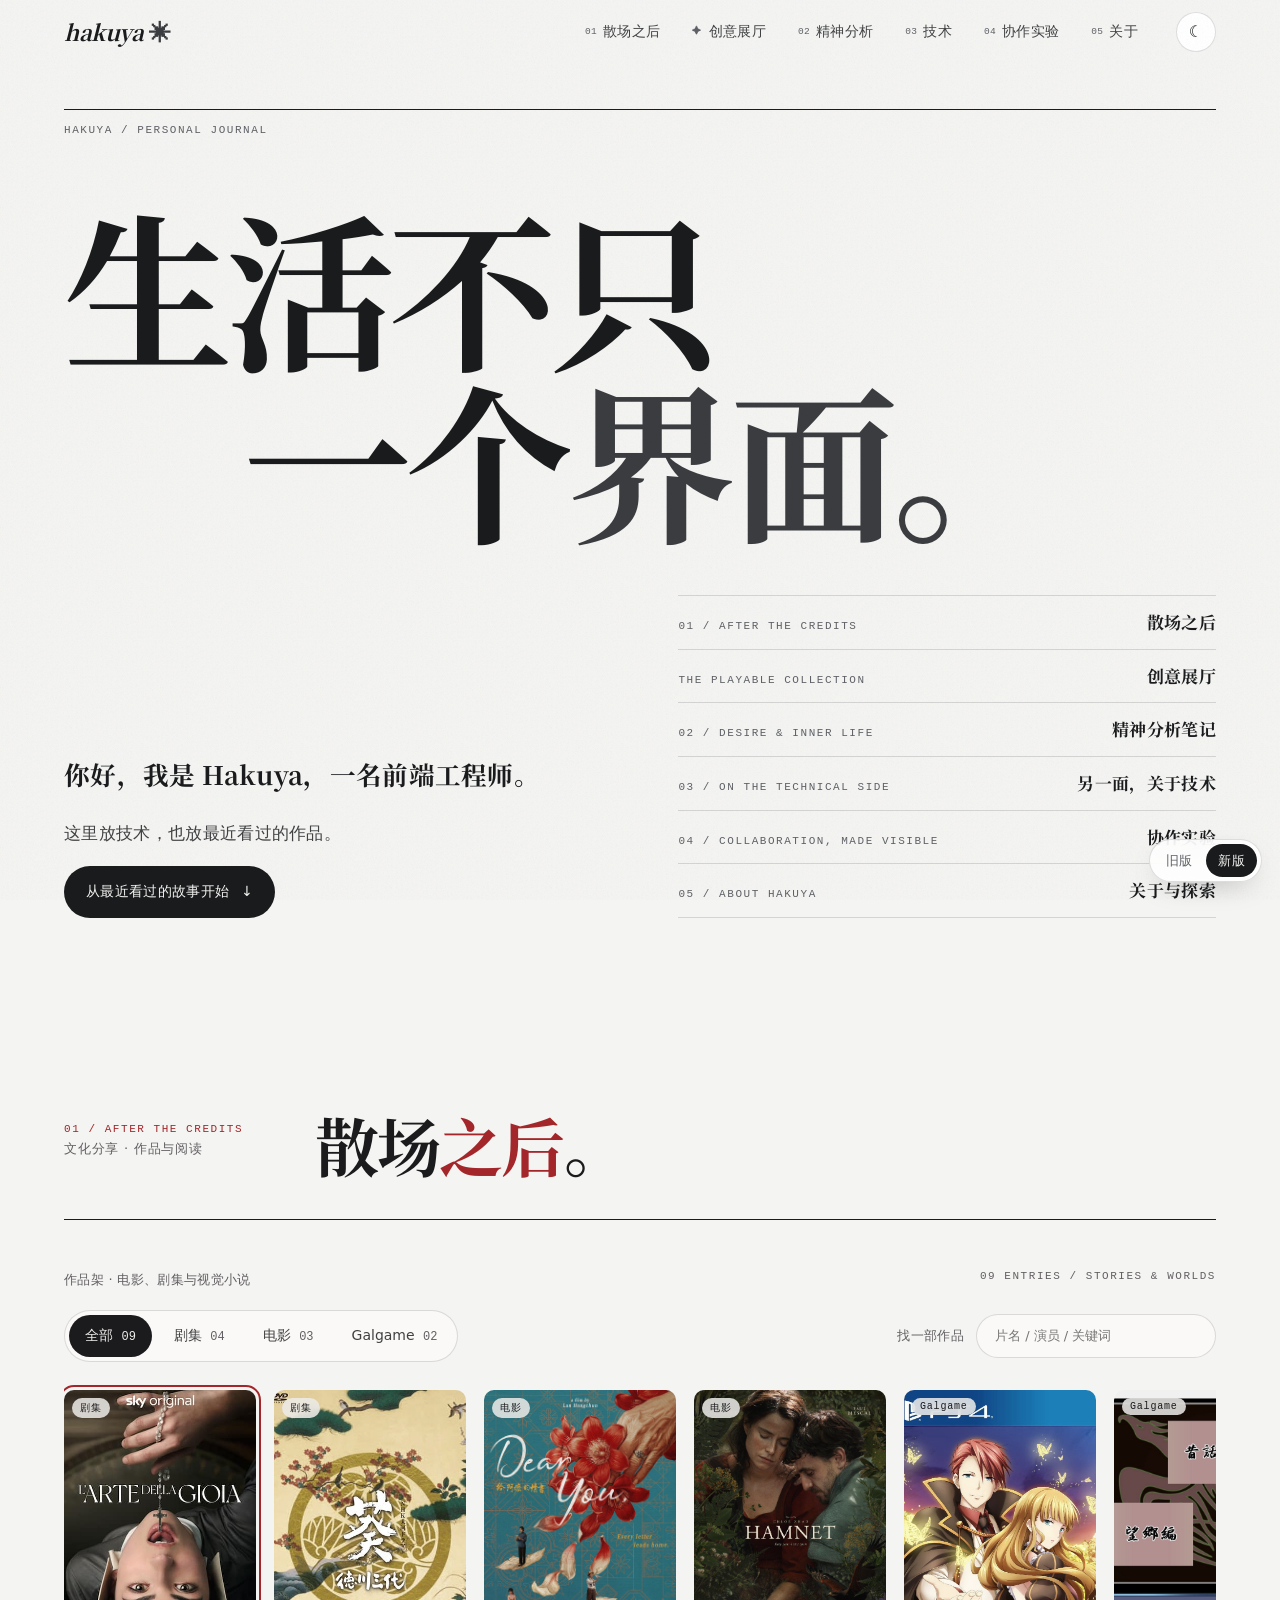
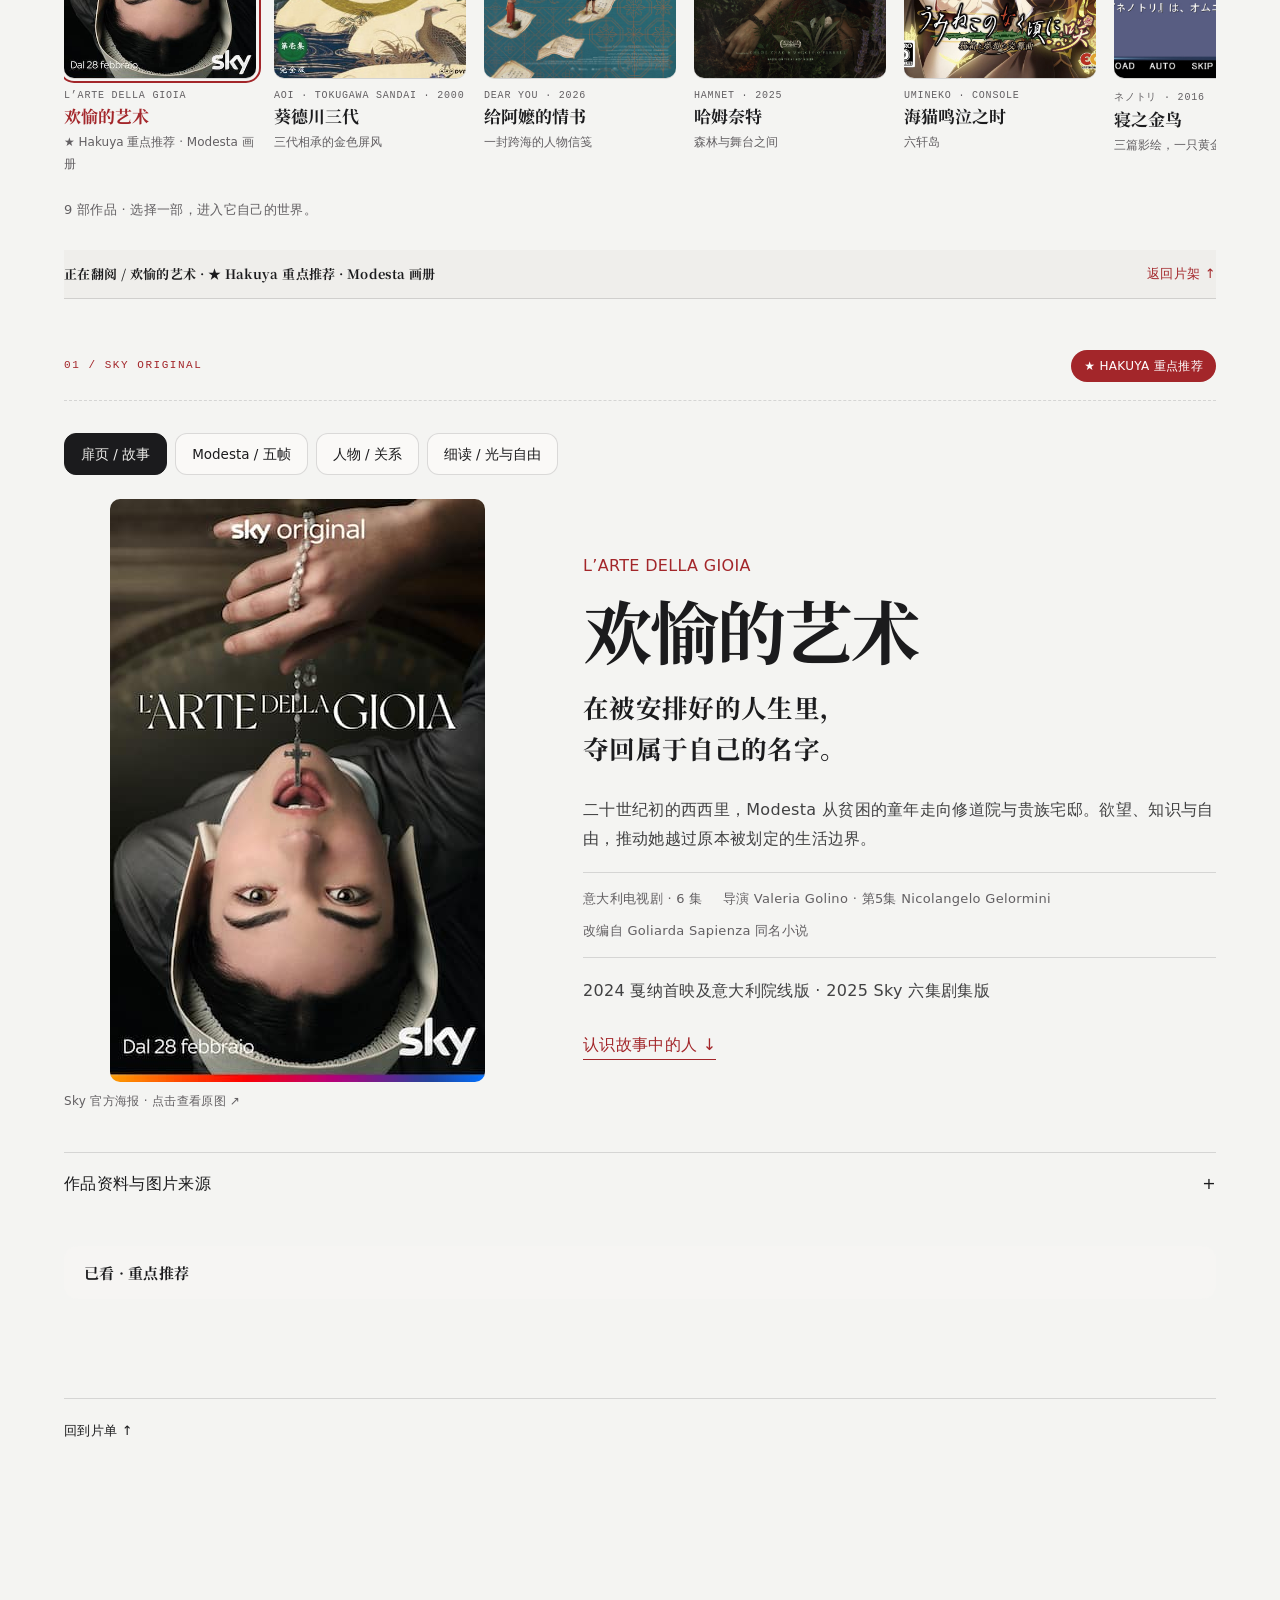
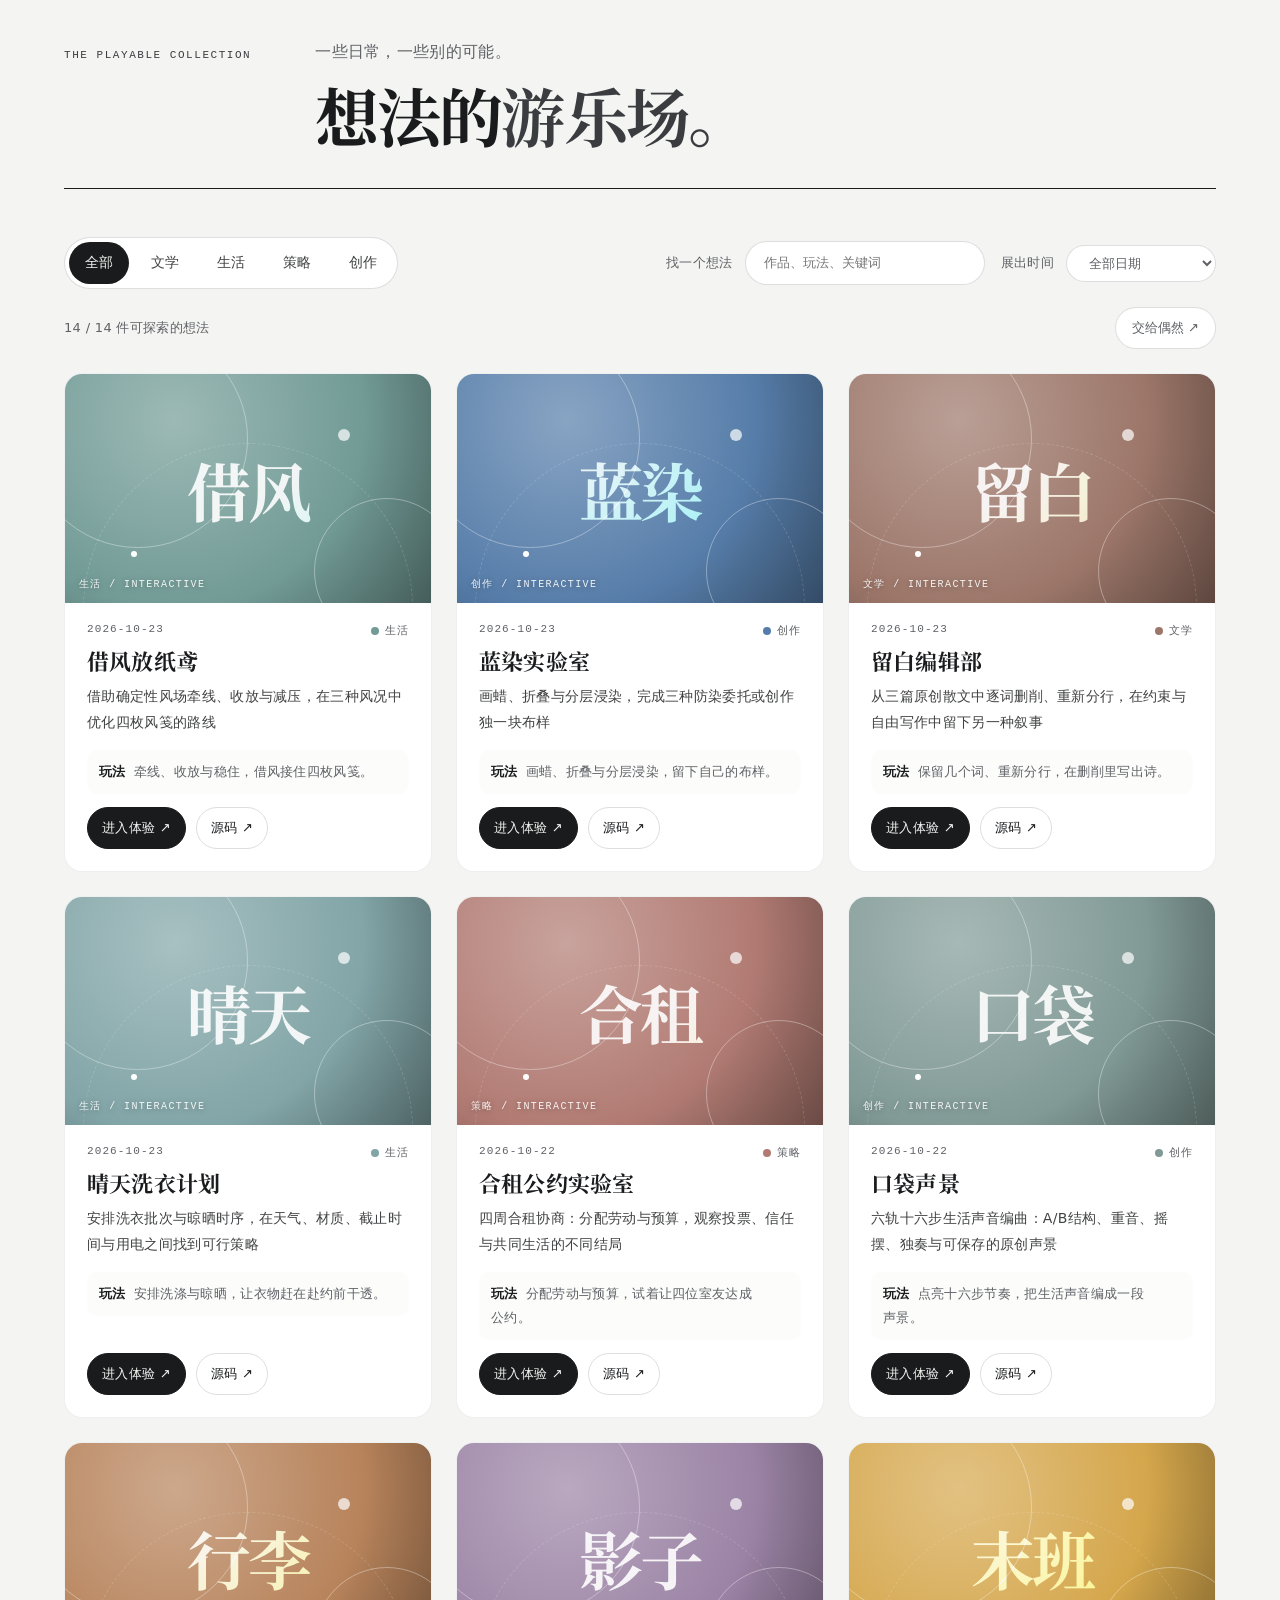
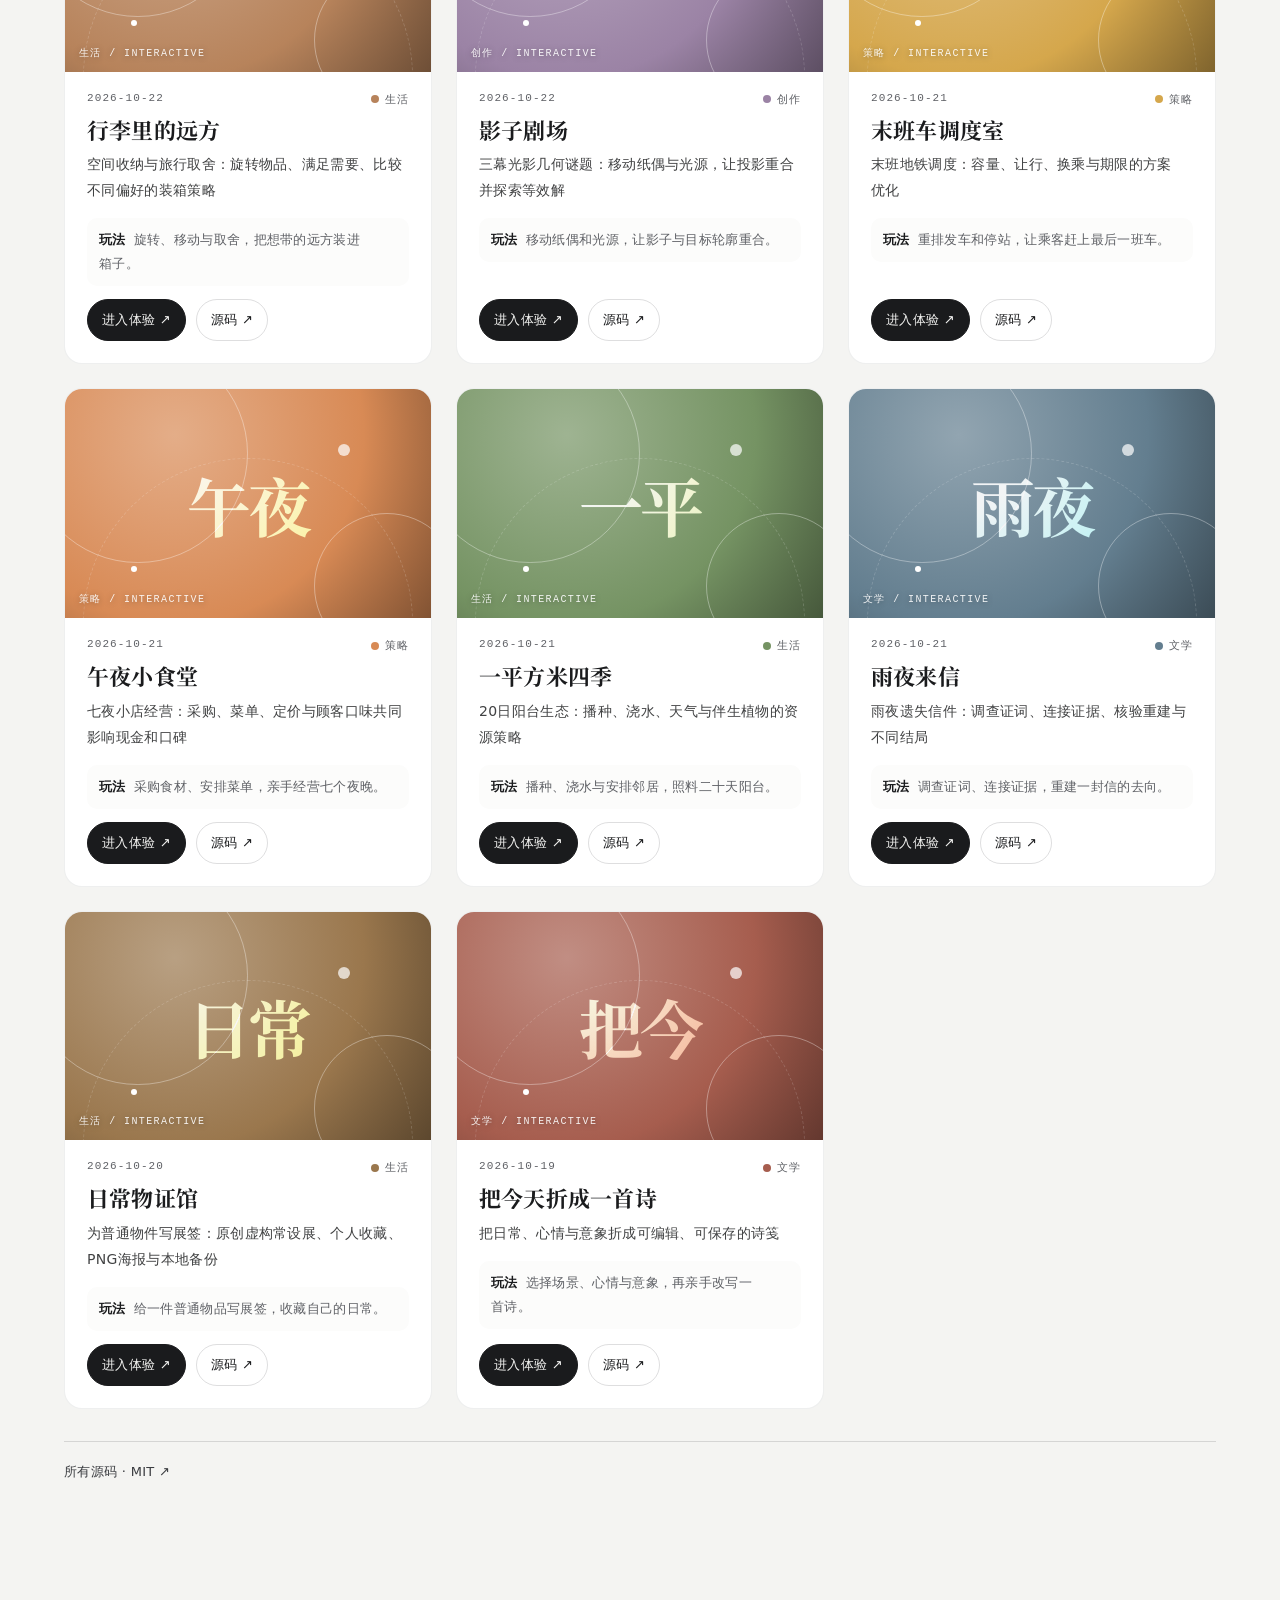
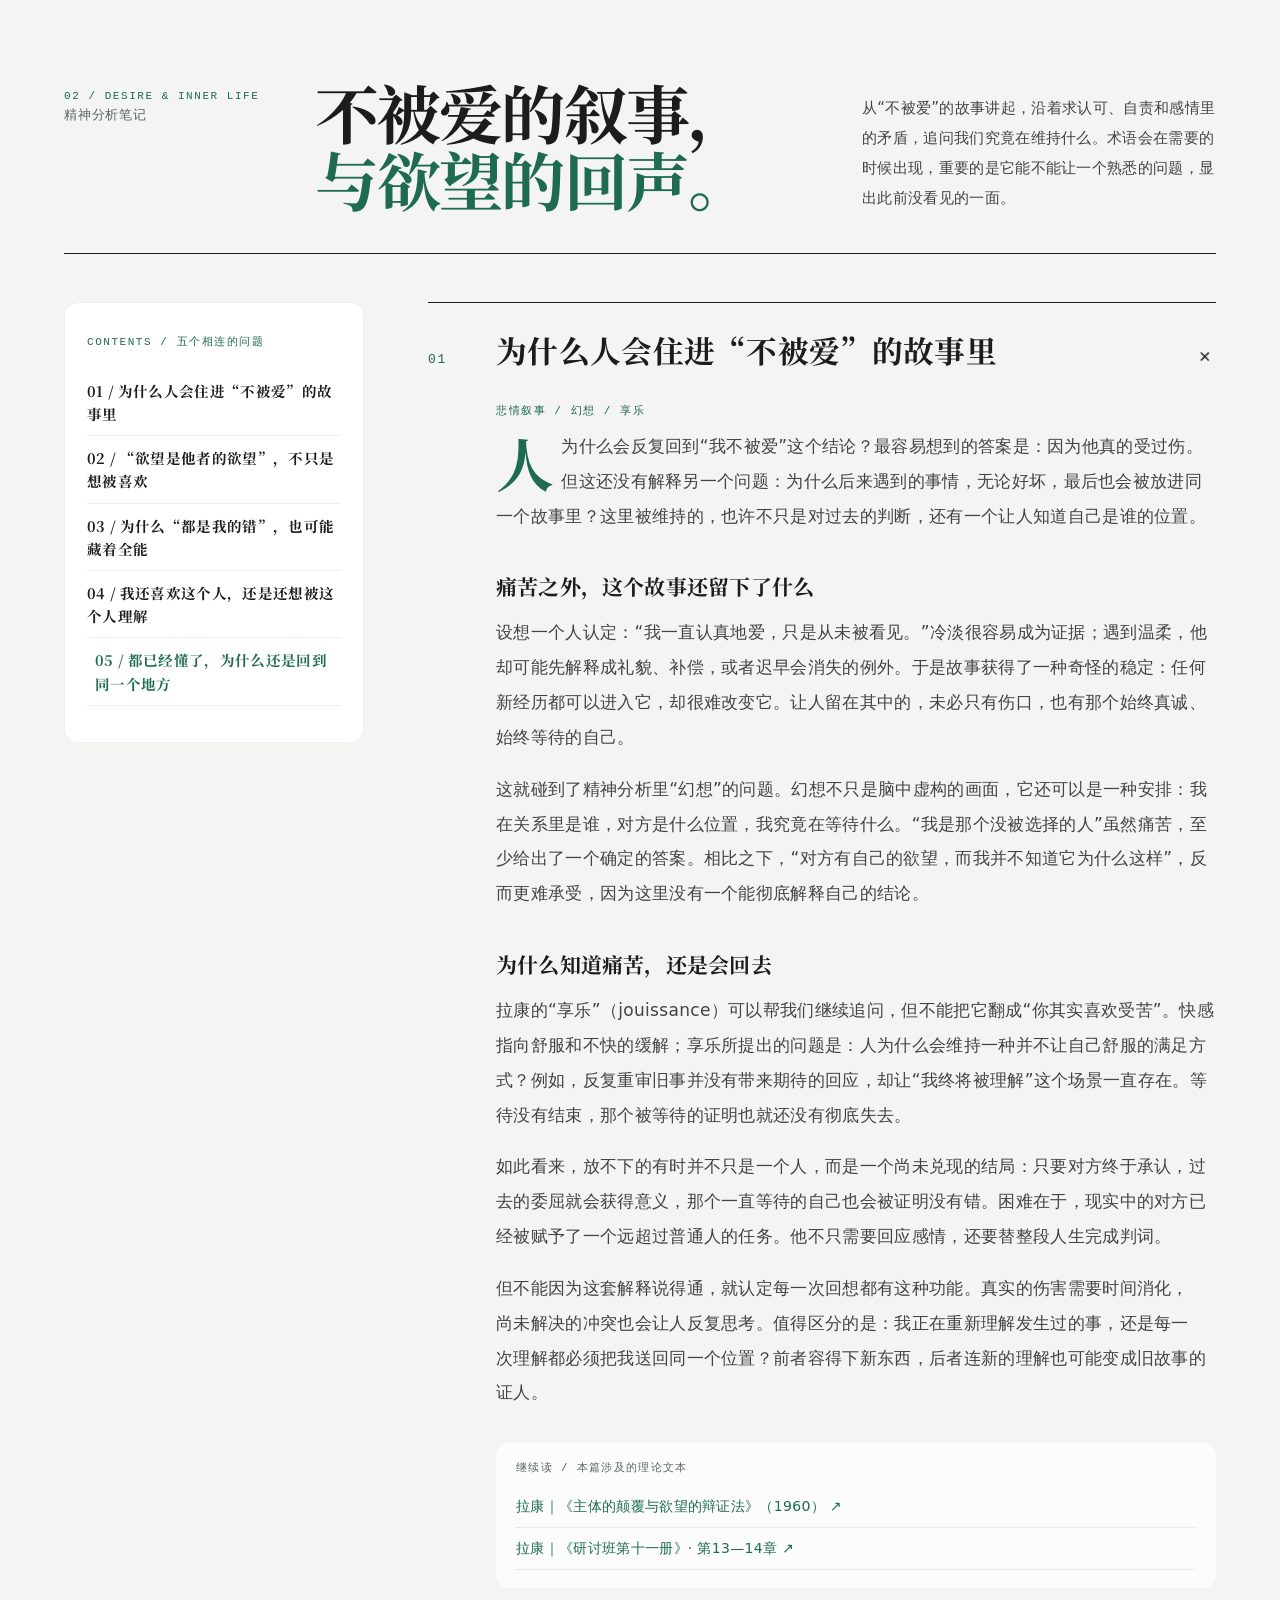
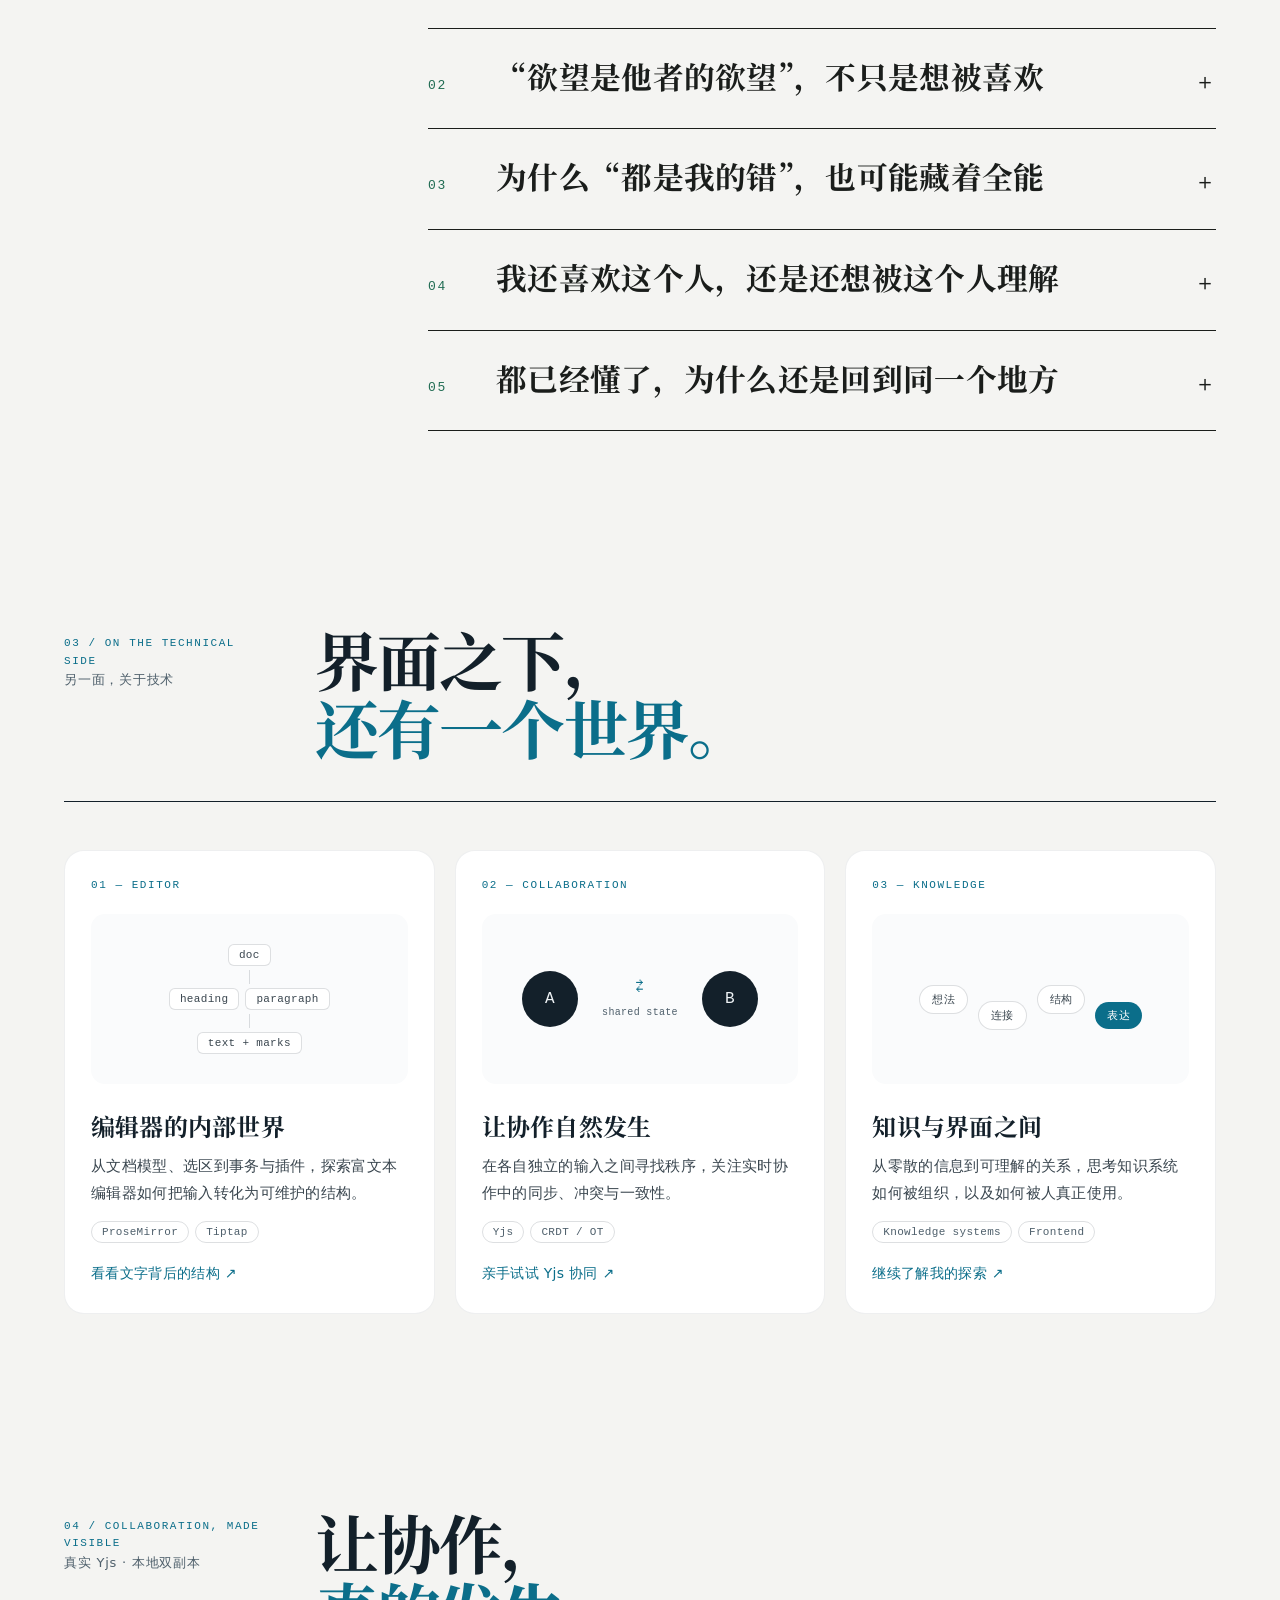
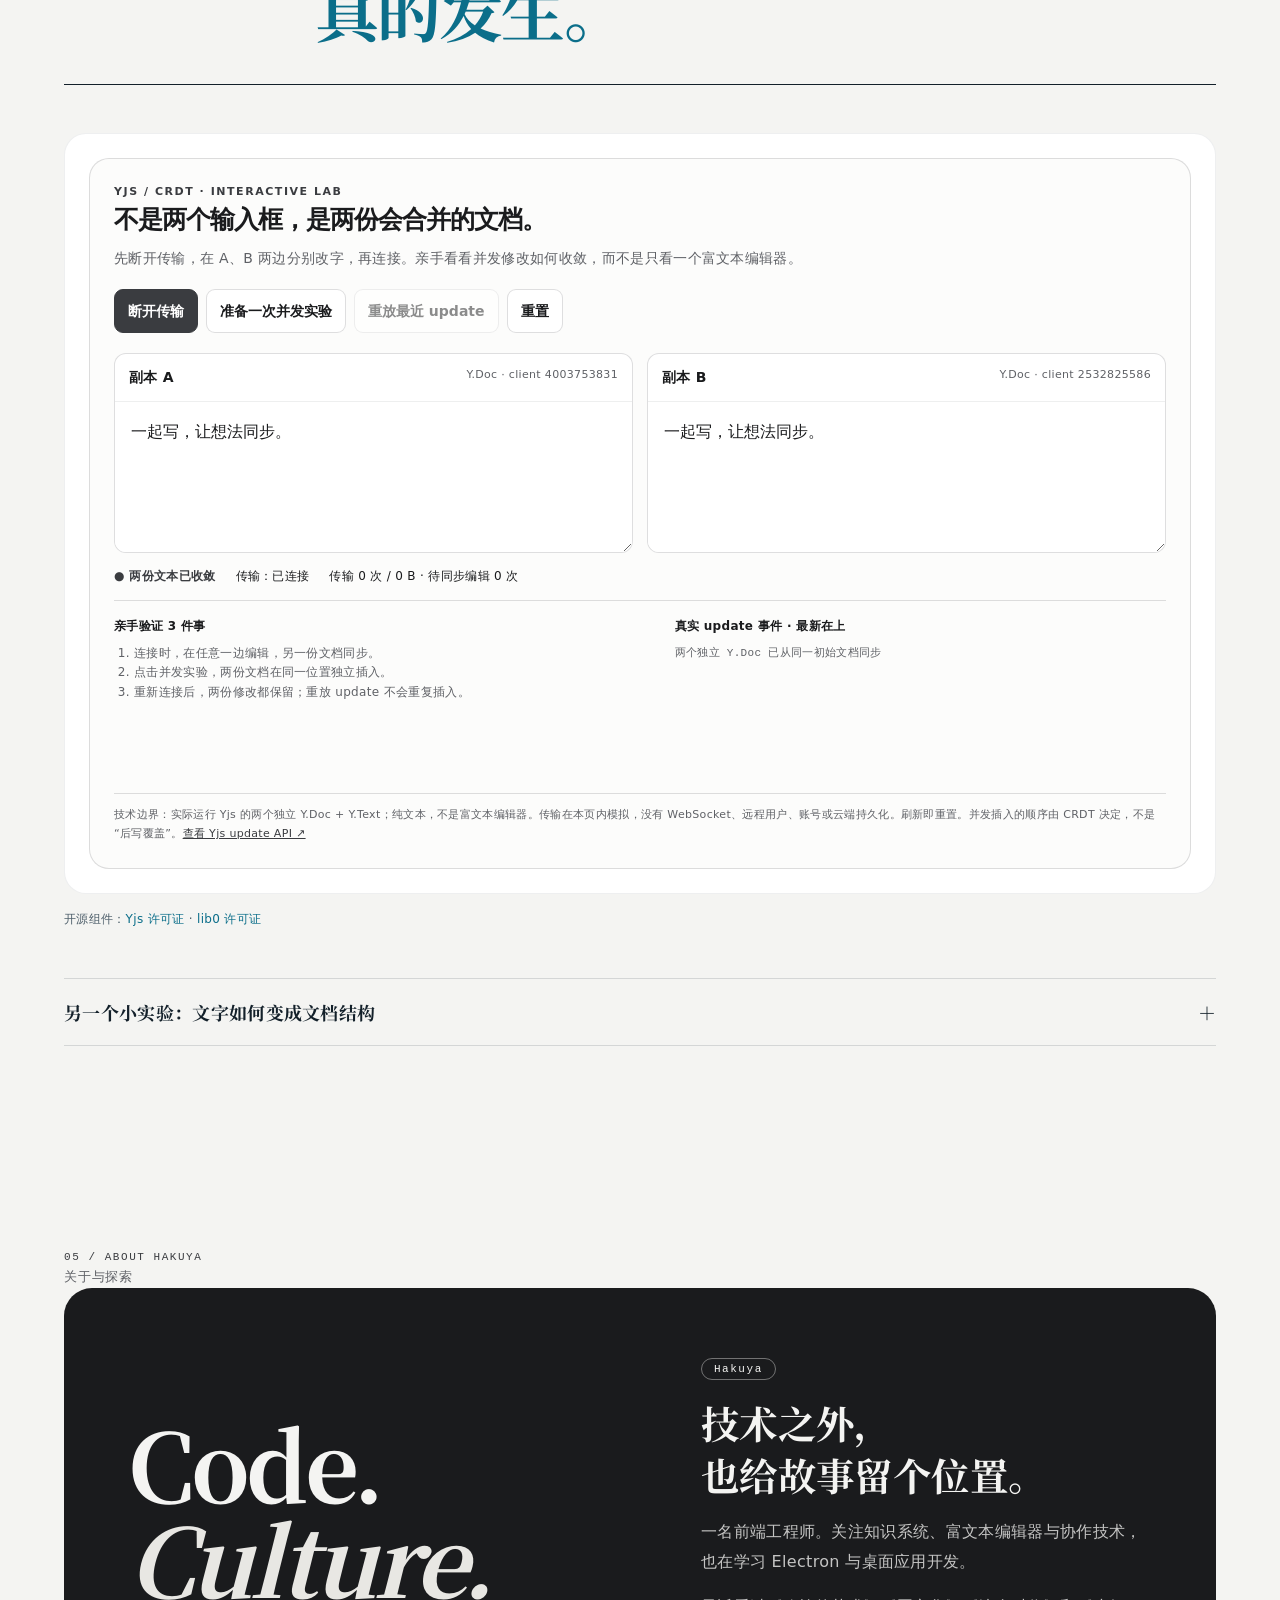
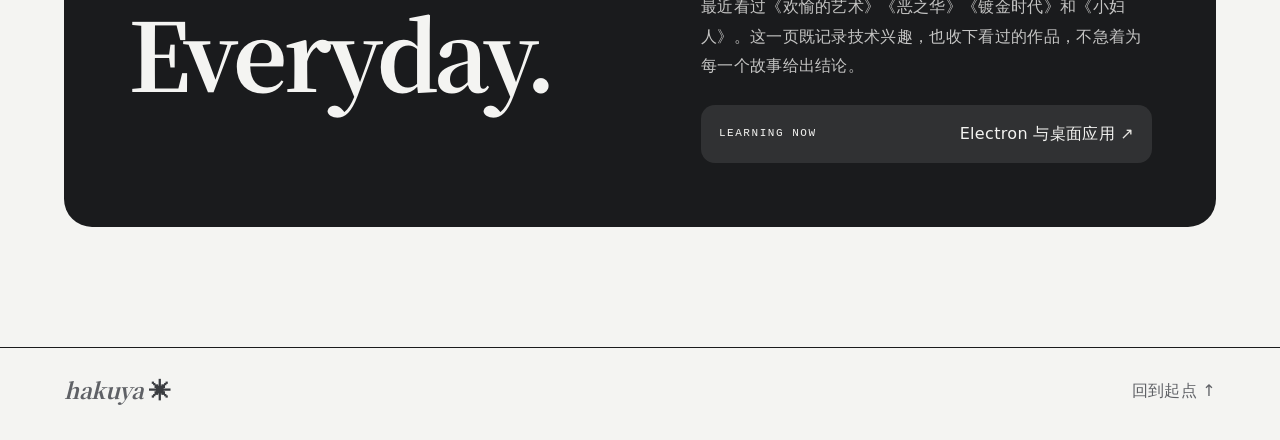
==== commit 5a0284a2: "Restore JS status nodes; land top-nav anchors 24px below topbar" ====
--- a/index.html
+++ b/index.html
@@ -45,7 +45,7 @@
   <div class="shelf-heading"><span>作品架 · 电影、剧集与视觉小说</span><span class="mono">09 ENTRIES / STORIES &amp; WORLDS</span></div>
   <div class="library-tools"><div aria-label="作品类型" class="filters" role="group"><button aria-pressed="true" data-filter="all">全部 <small>09</small></button><button aria-pressed="false" data-filter="series">剧集 <small>04</small></button><button aria-pressed="false" data-filter="film">电影 <small>03</small></button><button aria-pressed="false" data-filter="game">Galgame <small>02</small></button></div><label class="library-search">找一部作品<input autocomplete="off" id="work-search" placeholder="片名 / 演员 / 关键词" type="search"/></label></div>
   <div class="poster-shelf" id="poster-shelf" aria-label="选择作品"></div>
-  
+  <p class="library-status" id="library-status" aria-live="polite"></p>
   <noscript><p>以下依次展示全部作品；启用 JavaScript 可使用片架筛选与切换。</p></noscript>
  </div>
  <div class="reader">
@@ -193,7 +193,7 @@
  <p class="lab-license">开源组件：<a href="assets/YJS-LICENSE.txt">Yjs 许可证</a> · <a href="assets/LIB0-LICENSE.txt">lib0 许可证</a></p>
  <details class="secondary-lab"><summary>另一个小实验：文字如何变成文档结构 <span>＋</span></summary><section class="lab" id="document-lab"><div class="shell"><div class="section-label"><span class="mono">OPTIONAL / DOCUMENT MODEL</span><span>一个小实验</span></div><div class="section-heading"><h2>文字不止是文字。</h2><p>试着改一段内容，看看它如何变成结构。<br/><br/></p></div><div class="editor"><div class="editor-toolbar"><span><i></i> DOCUMENT PLAYGROUND</span><button id="reset" type="button">重置示例 ↺</button></div><div class="editor-grid"><div class="editor-input"><label for="draft">写下一点想法</label><p class="hint">用 # 开头表示标题；其余非空行表示段落。</p><textarea aria-describedby="privacy" id="draft" maxlength="3000" spellcheck="false"># 让文字，慢慢成形。
 把零散的想法连接起来。
-让表达，保留自由生长的空间。</textarea><div class="editor-status"><span>LOCAL ONLY</span></div></div><div class="editor-output"><div aria-label="文档展示方式" class="tabs" role="tablist"><button aria-controls="preview" aria-selected="true" id="preview-tab" role="tab" tabindex="0">阅读视图</button><button aria-controls="model" aria-selected="false" id="model-tab" role="tab" tabindex="-1">文档结构</button></div><div aria-labelledby="preview-tab" class="preview" id="preview" role="tabpanel"></div><pre aria-labelledby="model-tab" hidden="" id="model" role="tabpanel"></pre></div></div></div><p class="lab-foot" id="privacy">只在本页处理，不上传，刷新后恢复示例。<span>INPUT → STRUCTURE → EXPRESSION</span></p></div></section>
+让表达，保留自由生长的空间。</textarea><div class="editor-status"><span aria-live="polite" id="count"></span><span>LOCAL ONLY</span></div></div><div class="editor-output"><div aria-label="文档展示方式" class="tabs" role="tablist"><button aria-controls="preview" aria-selected="true" id="preview-tab" role="tab" tabindex="0">阅读视图</button><button aria-controls="model" aria-selected="false" id="model-tab" role="tab" tabindex="-1">文档结构</button></div><div aria-labelledby="preview-tab" class="preview" id="preview" role="tabpanel"></div><pre aria-labelledby="model-tab" hidden="" id="model" role="tabpanel"></pre></div></div></div><p class="lab-foot" id="privacy">只在本页处理，不上传，刷新后恢复示例。<span>INPUT → STRUCTURE → EXPRESSION</span></p></div></section>
 </details>
 </section>
 
--- a/css/site.css
+++ b/css/site.css
@@ -65,7 +65,7 @@
 @keyframes marq{to{transform:translateX(-50%)}}
 
 /* chapters */
-.chapter{max-width:var(--max);margin:auto;padding:clamp(80px,12vw,160px) var(--gut) 40px}
+.chapter{max-width:var(--max);margin:auto;padding:clamp(80px,12vw,160px) var(--gut) 40px;scroll-margin-top:calc(var(--header-h,64px) + 24px - 80px - clamp(80px,12vw,160px))}
 .chapter-head{display:grid;grid-template-columns:220px 1fr minmax(240px,360px);gap:clamp(20px,4vw,56px);align-items:end;padding-bottom:40px;margin-bottom:48px;border-bottom:1px solid var(--ink)}
 .chapter-no{color:var(--accent);align-self:start;padding-top:10px}.chapter-no span{font-family:var(--sans);letter-spacing:.06em;color:var(--muted);text-transform:none;font-size:13px}
 .chapter-head h2{font:900 clamp(44px,6.4vw,100px)/1.06 var(--serif);letter-spacing:-.03em;margin:0}
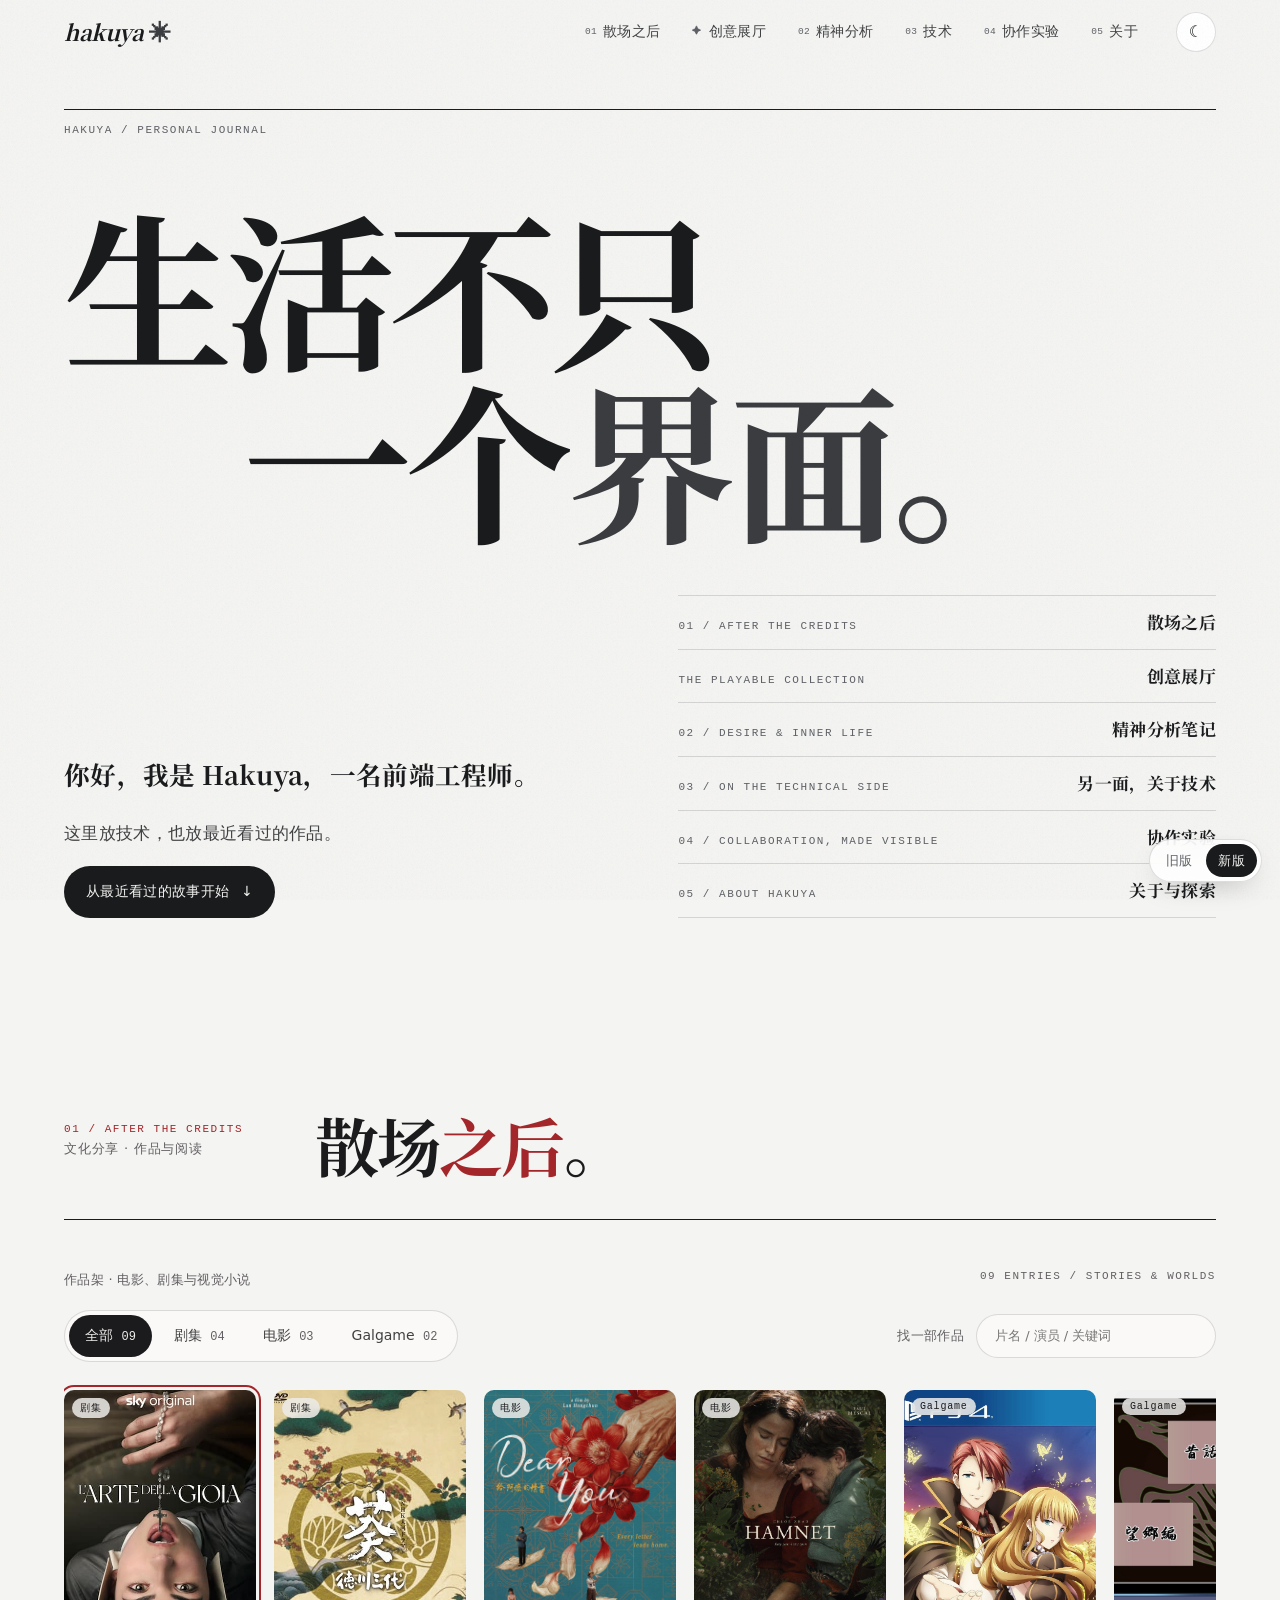
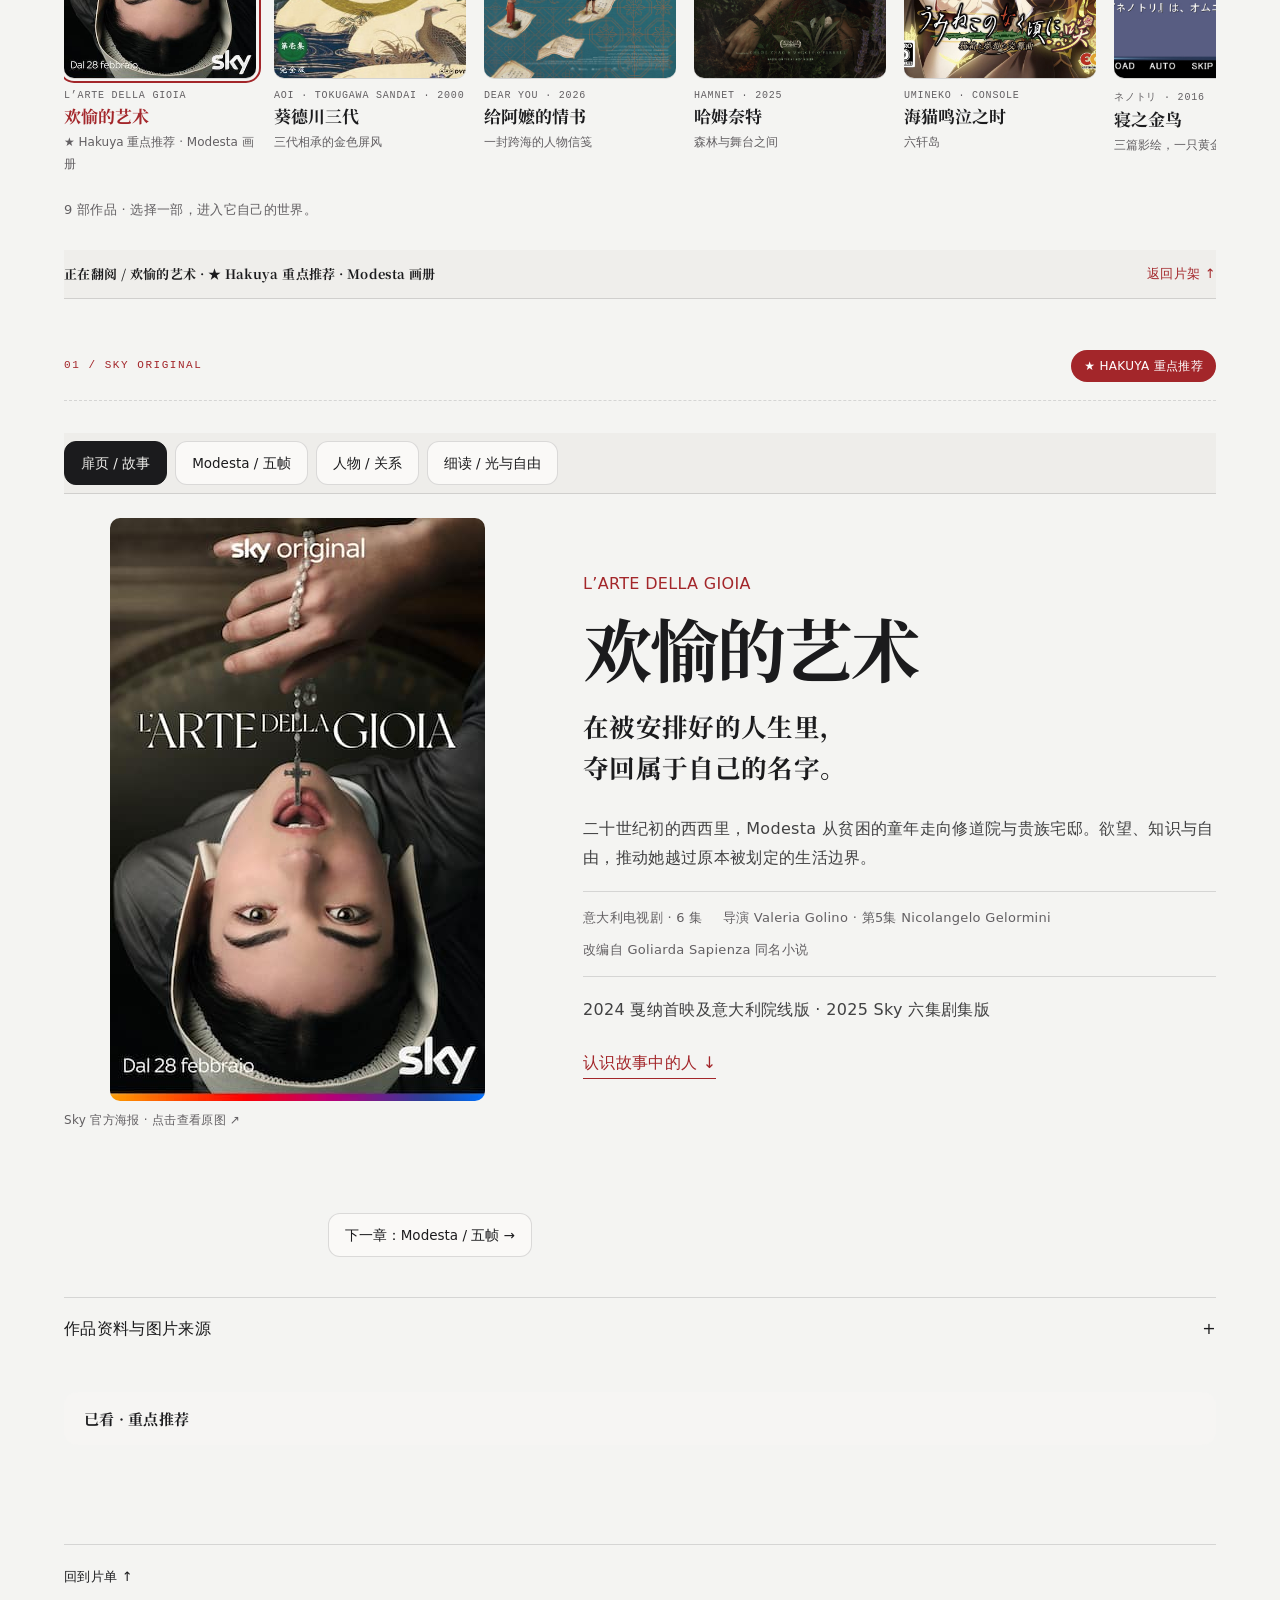
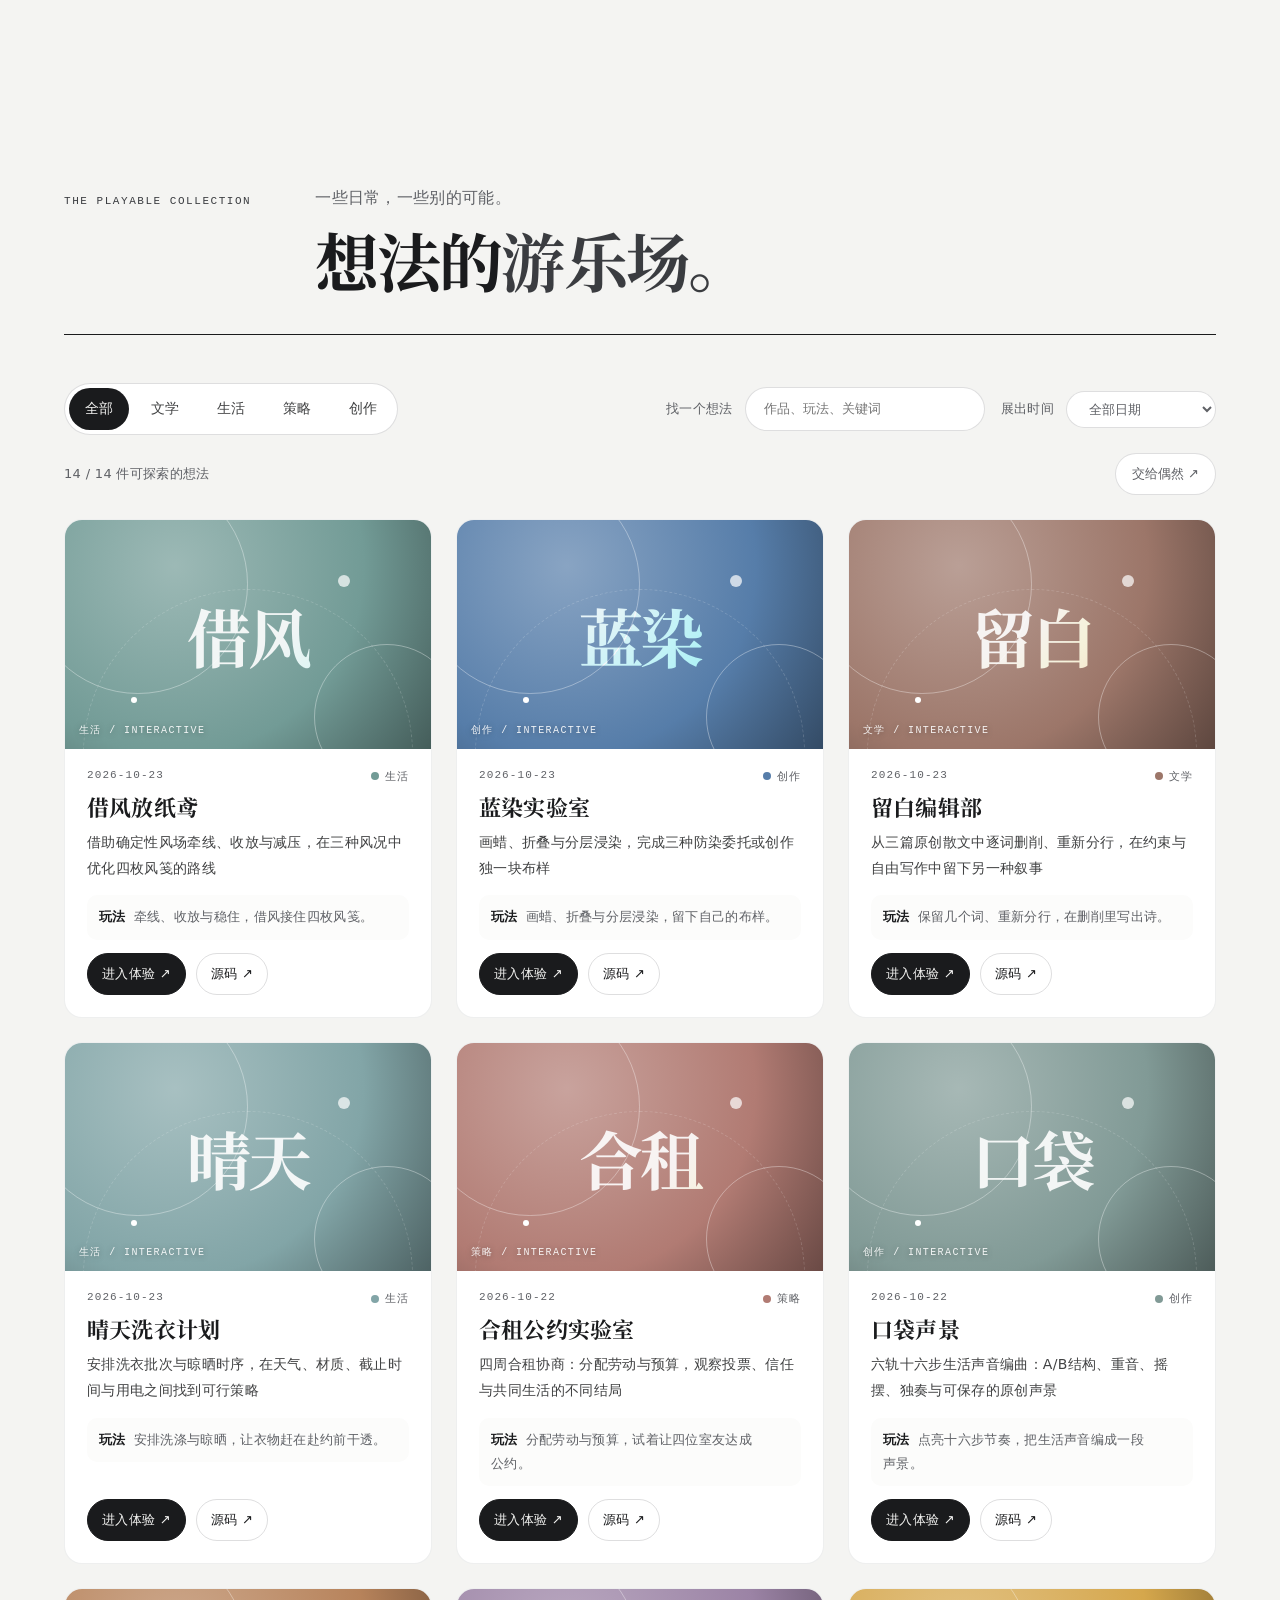
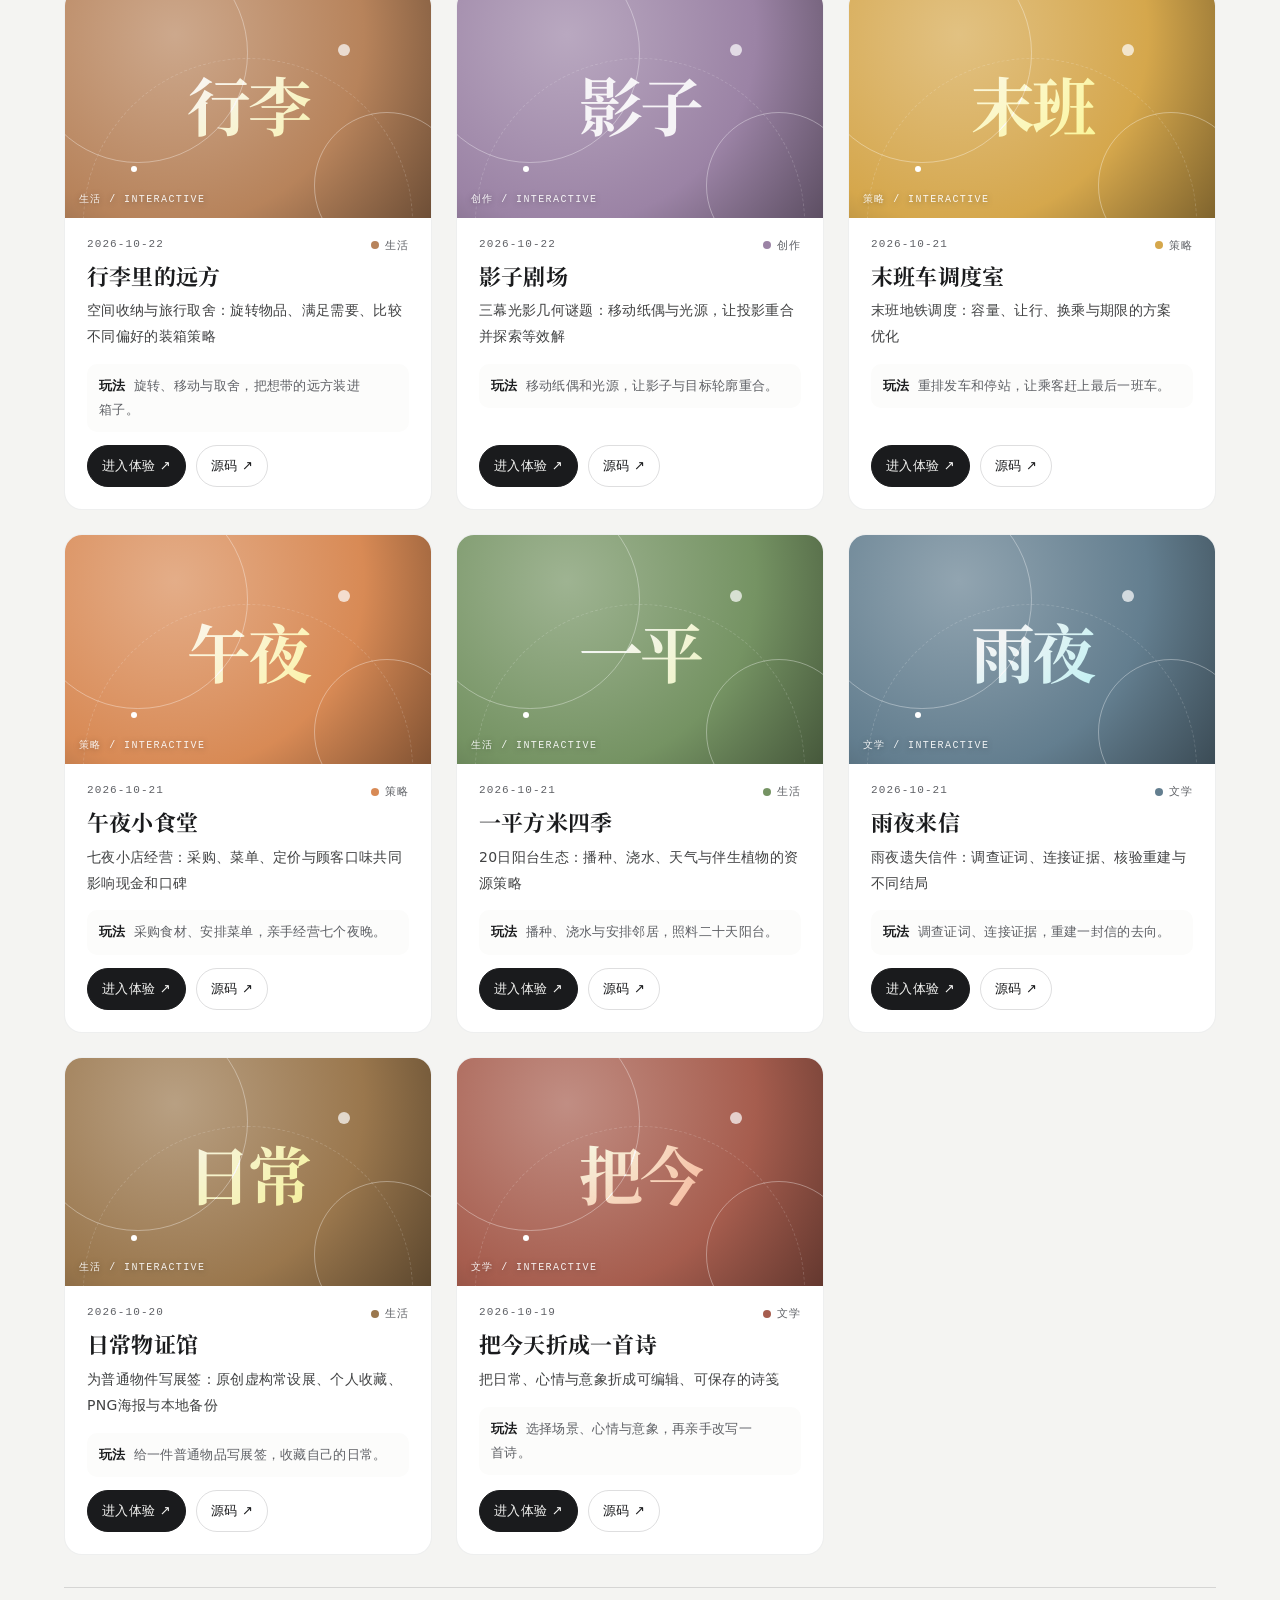
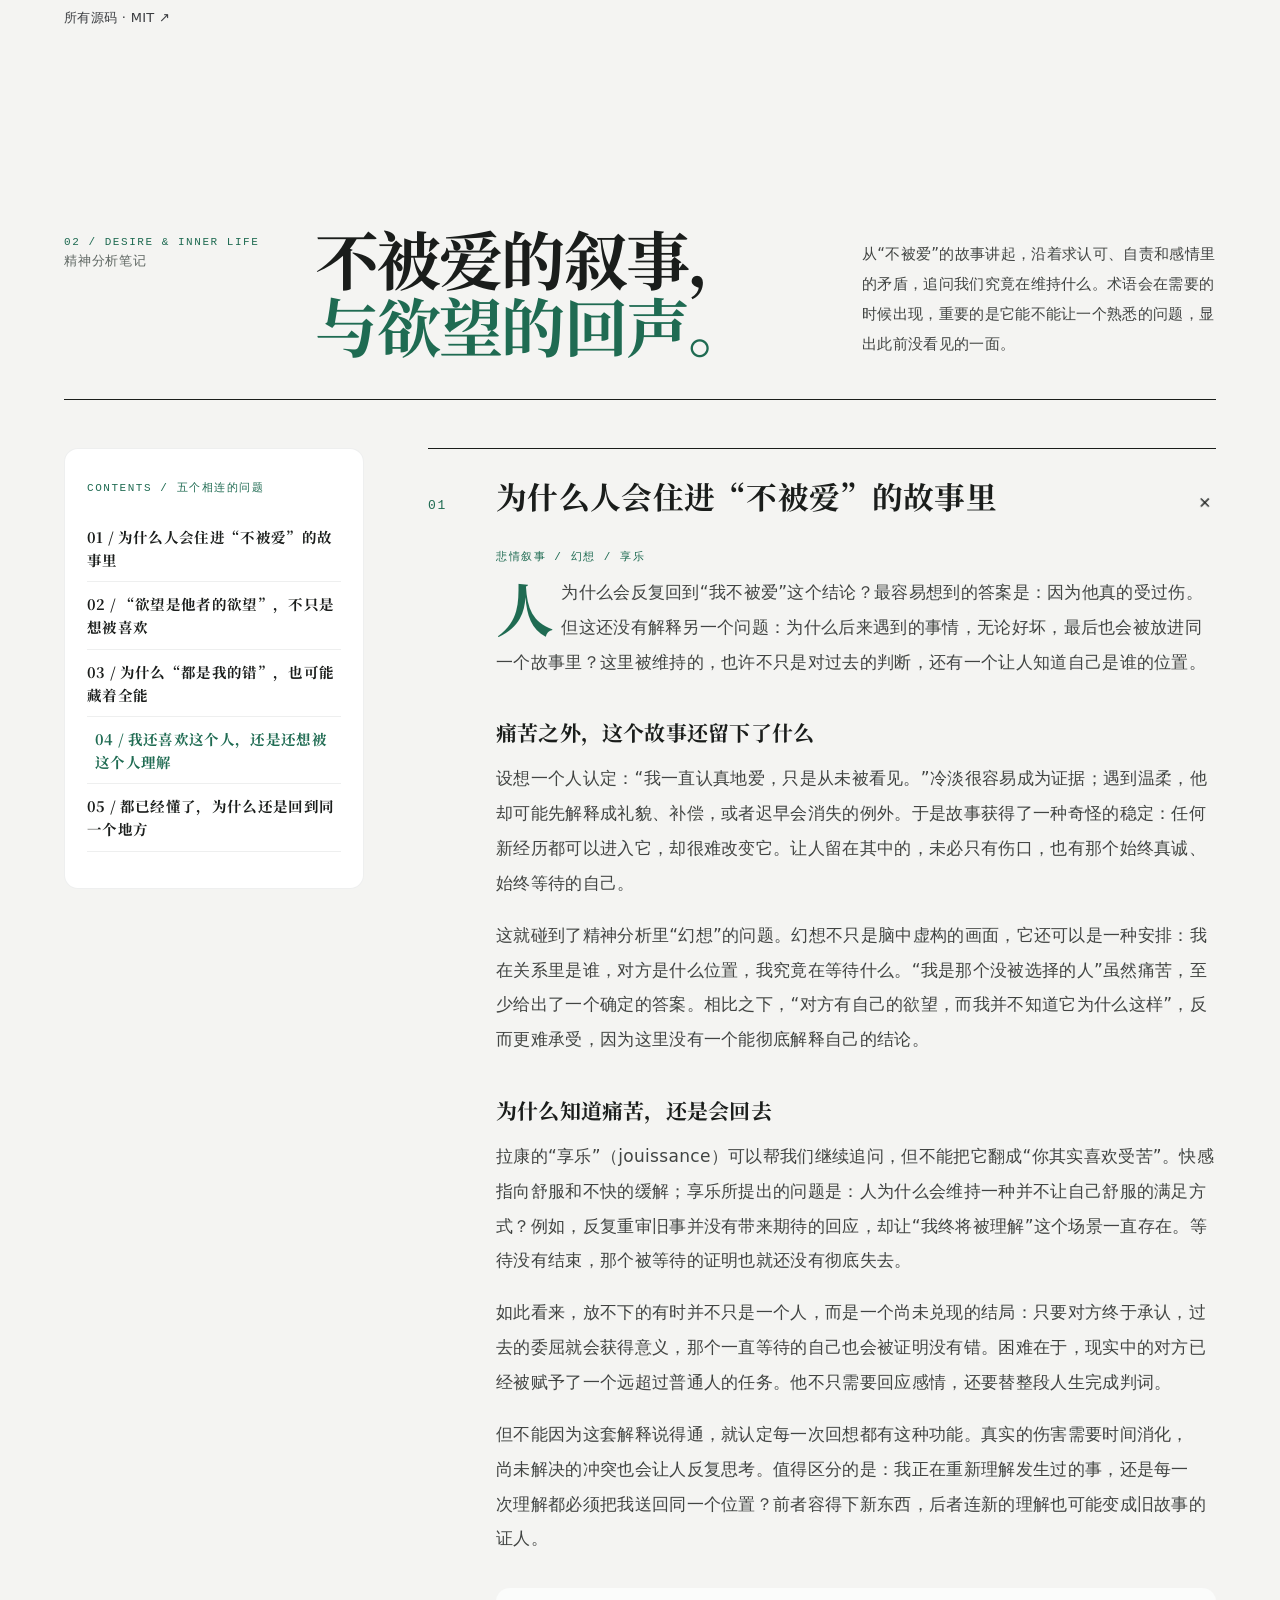
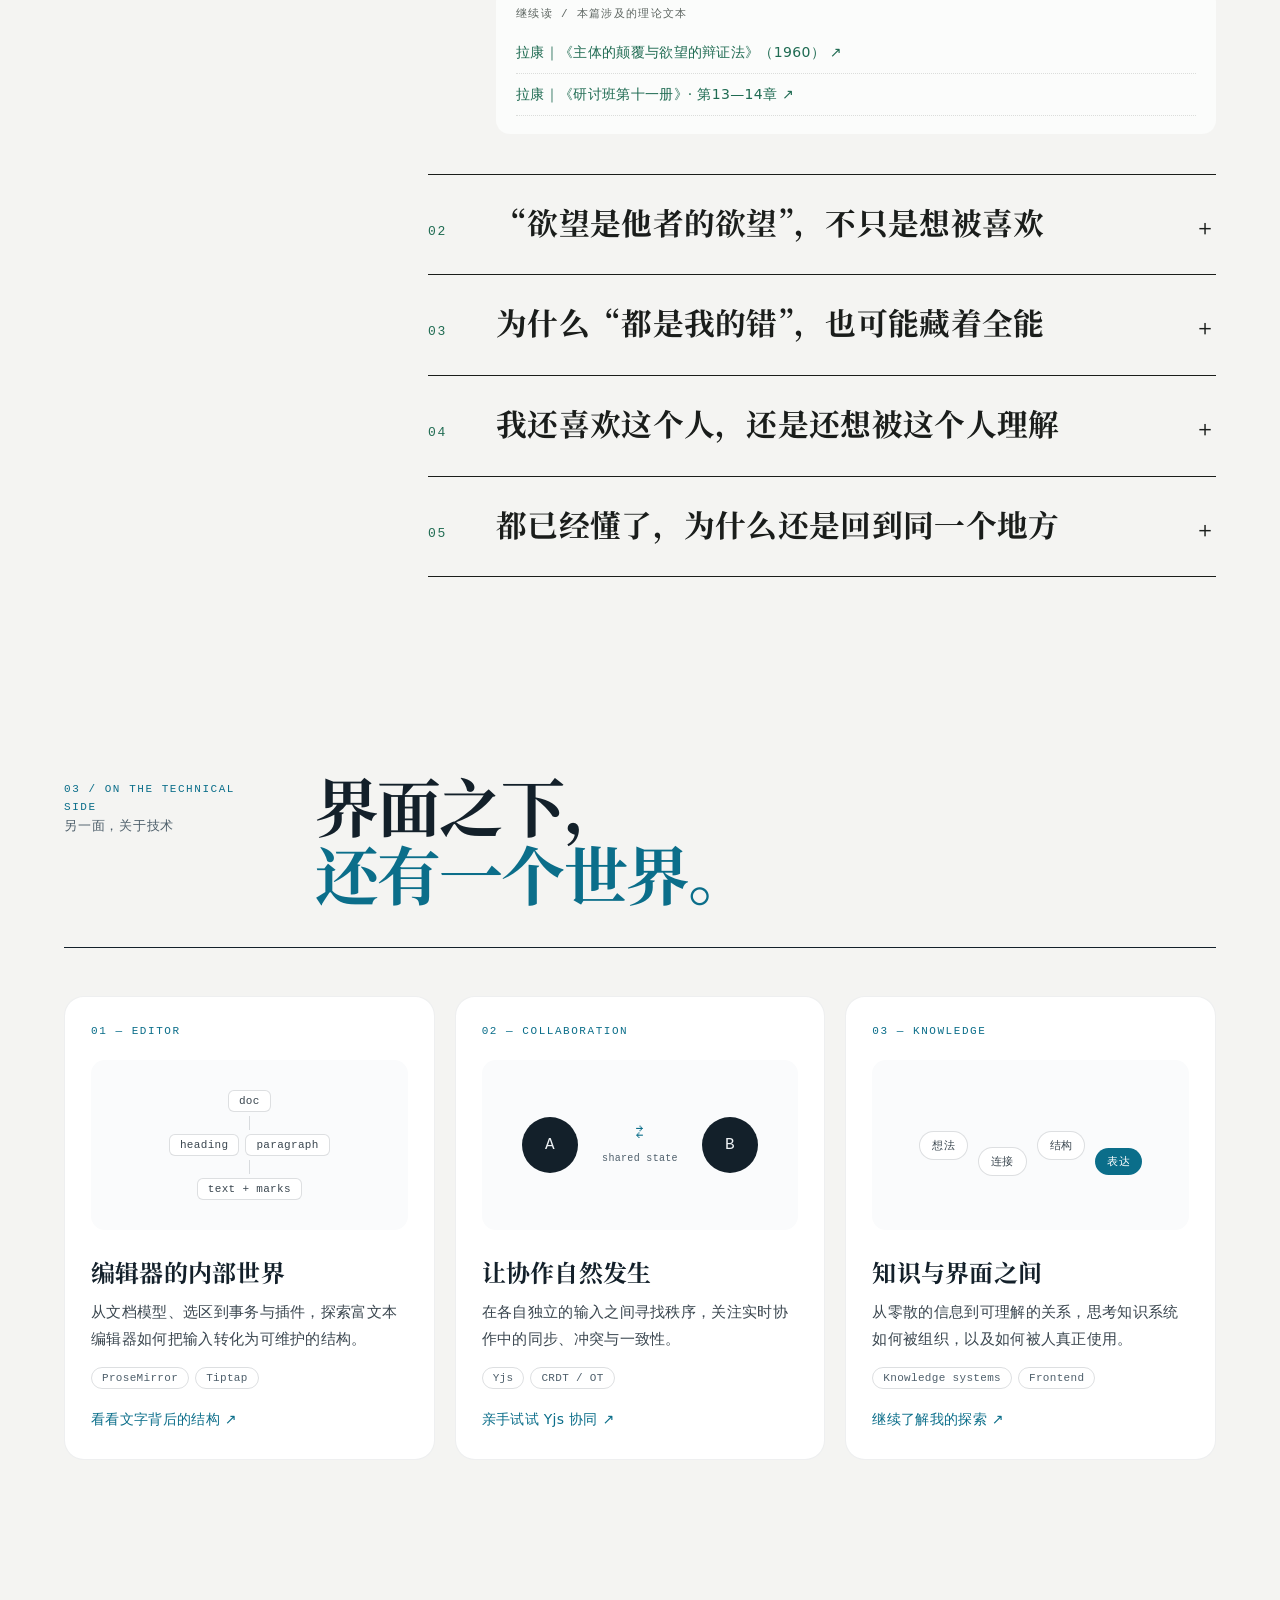
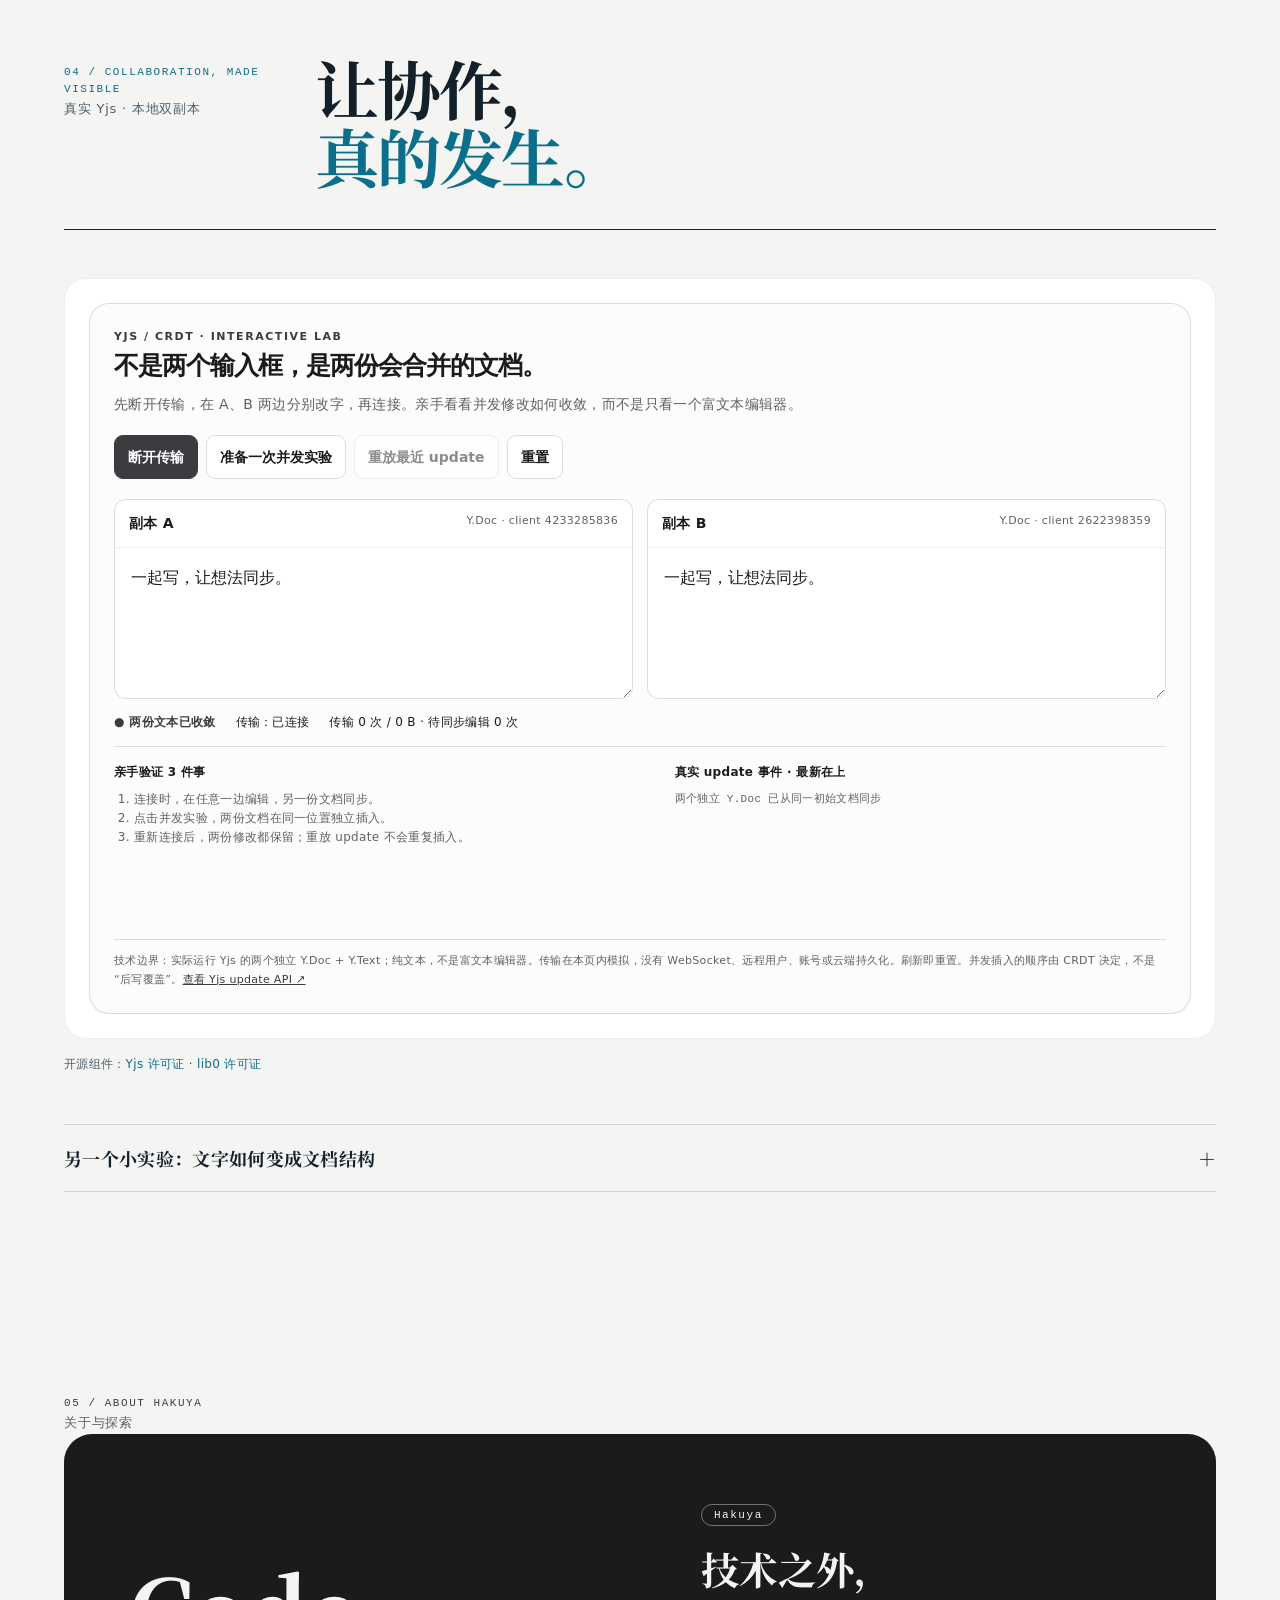
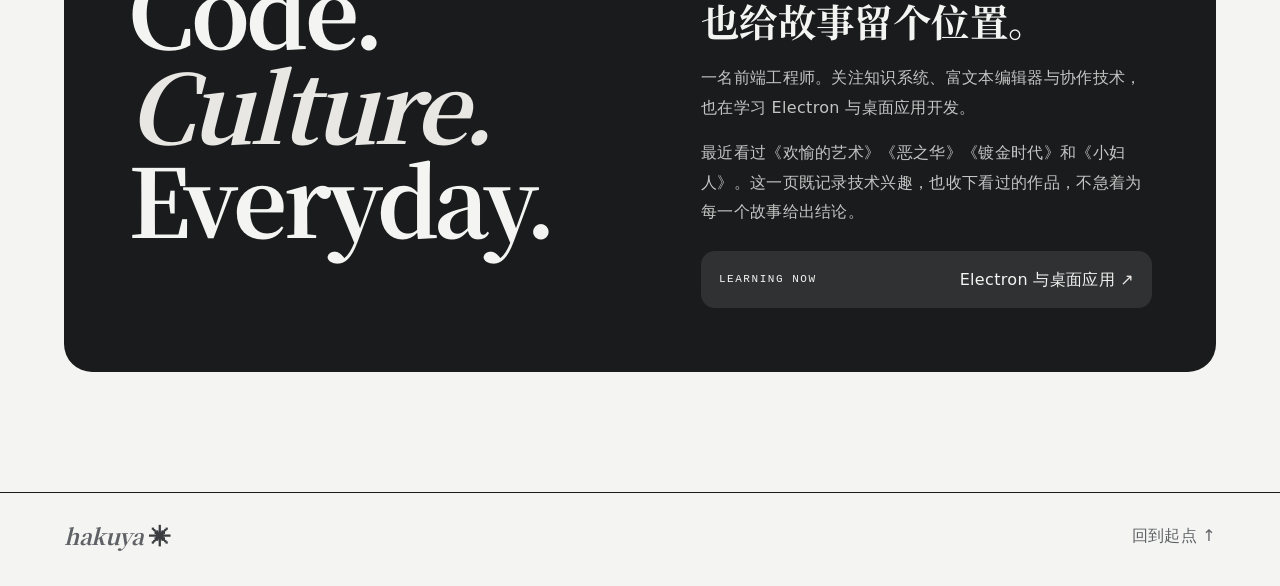
==== commit 0b2bd56f: "Shorten nenotori external-link labels" ====
--- a/index.html
+++ b/index.html
@@ -75,7 +75,7 @@
 <section aria-labelledby="umineko-people-title" class="umineko-people"><span class="mono">WHO IS WHO / 开场人物关系</span><h4 id="umineko-people-title">先记住这些名字。</h4><div aria-label="选择海猫人物" class="people-pins" role="group"><button aria-pressed="true" data-person="battler">战人 <small>归来的孙辈</small></button><button aria-pressed="false" data-person="beatrice">贝阿朵莉切 <small>黄金魔女</small></button><button aria-pressed="false" data-person="jessica">朱志香 <small>长男家的女儿</small></button><button aria-pressed="false" data-person="kyrie">雾江 <small>战人的继母</small></button></div><div aria-live="polite" class="person-dossier" id="umineko-person"></div></section>
 <section class="umineko-structure"><span class="mono">READING ORDER / 阅读顺序</span><h4>沿章节前进，让前提接受检验。</h4><p>《咲》的官方目录以 Episode 1 至 Episode 8 编排主线，并收录《翼》《羽》《咲》等追加内容。这里不把它拆成“攻略某位角色”的路线表，而保留章节推进的阅读方式：从第一章的家族与事件出发，再观察后续章节怎样重新安排你已知的信息。</p><p>初读不必先查人物真相或结局。可以区分三件事：页面明确交代的事实、角色提出的解释，以及读者自己补上的推断。它们看起来接近，却不是同一个层次。</p><a href="https://www.entergram.co.jp/umineko/story.html" rel="noopener noreferrer" target="_blank">官方章节目录（含大量后续剧情，慎入） ↗</a></section>
 <section aria-labelledby="pv-heading" class="official-pv"><span class="mono">OFFICIAL CONSOLE PROMOTION</span><h4 id="pv-heading">主机版官方 PV</h4><p>来自 Entergram 官方视频页，包含后期章节画面。点击后才连接 YouTube 隐私增强播放器。</p><div id="umineko-player"><button id="load-umineko-pv" type="button">▶ 加载官方 PV</button></div><a href="https://www.entergram.co.jp/umineko/movie.html" rel="noopener noreferrer" target="_blank">播放器不可用？前往官方视频页 ↗</a></section><details class="cinema-details game-source"><summary>版本、人物资料与图片说明 <span>+</span></summary><div><p>本条目对应主机版《咲》。开场设定与章节信息据 Entergram，人物关系与配音据 Alchemist 主机版官网。</p><a href="https://www.umine.co/character/second-s/" rel="noopener noreferrer" target="_blank">战人与雾江：官方人物页 ↗</a><a href="https://www.umine.co/character/first-s/" rel="noopener noreferrer" target="_blank">朱志香：官方人物页 ↗</a><a href="https://www.umine.co/character/witch/" rel="noopener noreferrer" target="_blank">贝阿朵莉切：官方人物页 ↗</a><a href="https://www.entergram.co.jp/umineko/character.html" rel="noopener noreferrer" target="_blank">主机版官方人物画廊 ↗</a></div></details><div class="cinema-record">HAKUYA'S CULTURE SHELF <span>作品收录</span></div></article>
-<article id="nenotori" class="work cinema nenotori-cinema"><div class="cinema-marker"><span class="mono">NENOTORI / THREE SHADOWS</span><span class="seen">Galgame · 成人向主题</span></div><div class="nenotori-opening"><div><span class="mono">逆流そふと · 2016 · WINDOWS</span><h3>寝之金鸟</h3><p class="nenotori-jp">ネノトリ</p><h4>三段人生，<br/>一道无法掌握的影子。</h4><p>这不是一位主角沿着不同选项展开的恋爱故事，而是一组以‘黄金之鸟’为共同背景的独立篇章。鸟是来自异世界的存在，会影响各篇主人公的处境；人物彼此不必相识，却都面临关系被改变、个人意愿难以决定结果的时刻。作品属于NTR题材，以亲密关系的背离与失落为冲突，而不把读者的选择包装成能够挽回一切的保证。</p></div><figure class="nenotori-screen"><img alt="寝之金鸟早期游戏菜单截图：鸟纹背景、昔话篇和望乡篇选项，第三项显示Please wait" height="768" loading="lazy" src="assets/nenotori-menu.jpg" width="1024"/><figcaption>《ネノトリ》早期篇章选择界面：当时第三篇尚显示为 Please wait。©逆流そふと。</figcaption></figure></div><section class="nenotori-chapters"><span class="mono">THREE STORIES / 选择一页，走入一种时空</span><h4>同一只鸟，并非同一段命运。</h4><div aria-label="选择寝之金鸟篇章" class="chapter-doors" role="group"><button aria-pressed="true" data-shadow="0"><small>01</small><strong>望乡篇</strong><span>战后 / 归乡</span></button><button aria-pressed="false" data-shadow="1"><small>02</small><strong>昔话篇</strong><span>寓言 / 报恩</span></button><button aria-pressed="false" data-shadow="2"><small>03</small><strong>一期一会篇</strong><span>现代 / 相遇</span></button></div><div aria-live="polite" id="shadow-chapter"></div></section><section class="nenotori-form"><div><span class="mono">FORM / 阅读而非挽回</span><h4>没有分支的故事，<br/>与没有五官的形象。</h4></div><p>主体由三个可选择阅读的线性故事构成，各篇内部没有选择分支。角色主要以影绘、剪影呈现，画面不依靠精细五官传递性格，而将注意力交给对白、声音、轮廓与遮挡。这种表现方式也制造了信息上的距离：你并不总能与角色同时理解发生了什么。</p></section><section class="nenotori-notes"><span class="mono">MARGINALIA / 阅读侧记</span><ol><li>区分各篇独立的人物故事与贯穿背景的黄金之鸟，不预设它们组成一条连续主线。</li><li>注意画面如何利用剪影与遮挡控制信息，而不只将简化的人物画面理解为技术限制。</li><li>比较三种时空中的承诺、关系与无力感。</li></ol></section><details class="cinema-details game-source"><summary>资料与画面出处 <span>+</span></summary><div><a href="https://vndb.org/v20720" rel="noopener noreferrer" target="_blank">VNDB 作品记录（成人向资料库） ↗</a><a href="https://ntrblog.com/archives/1060252579.html" rel="noopener noreferrer" target="_blank">2016 年截图来源（站外含成人内容） ↗</a><a href="https://advgamer.com/nenotori/" rel="noopener noreferrer" target="_blank">篇章与叙事评介（成人向站点，含剧透） ↗</a></div></details><div class="cinema-record">HAKUYA’S CULTURE SHELF <span>作品收录</span></div></article>
+<article id="nenotori" class="work cinema nenotori-cinema"><div class="cinema-marker"><span class="mono">NENOTORI / THREE SHADOWS</span><span class="seen">Galgame · 成人向主题</span></div><div class="nenotori-opening"><div><span class="mono">逆流そふと · 2016 · WINDOWS</span><h3>寝之金鸟</h3><p class="nenotori-jp">ネノトリ</p><h4>三段人生，<br/>一道无法掌握的影子。</h4><p>这不是一位主角沿着不同选项展开的恋爱故事，而是一组以‘黄金之鸟’为共同背景的独立篇章。鸟是来自异世界的存在，会影响各篇主人公的处境；人物彼此不必相识，却都面临关系被改变、个人意愿难以决定结果的时刻。作品属于NTR题材，以亲密关系的背离与失落为冲突，而不把读者的选择包装成能够挽回一切的保证。</p></div><figure class="nenotori-screen"><img alt="寝之金鸟早期游戏菜单截图：鸟纹背景、昔话篇和望乡篇选项，第三项显示Please wait" height="768" loading="lazy" src="assets/nenotori-menu.jpg" width="1024"/><figcaption>《ネノトリ》早期篇章选择界面：当时第三篇尚显示为 Please wait。©逆流そふと。</figcaption></figure></div><section class="nenotori-chapters"><span class="mono">THREE STORIES / 选择一页，走入一种时空</span><h4>同一只鸟，并非同一段命运。</h4><div aria-label="选择寝之金鸟篇章" class="chapter-doors" role="group"><button aria-pressed="true" data-shadow="0"><small>01</small><strong>望乡篇</strong><span>战后 / 归乡</span></button><button aria-pressed="false" data-shadow="1"><small>02</small><strong>昔话篇</strong><span>寓言 / 报恩</span></button><button aria-pressed="false" data-shadow="2"><small>03</small><strong>一期一会篇</strong><span>现代 / 相遇</span></button></div><div aria-live="polite" id="shadow-chapter"></div></section><section class="nenotori-form"><div><span class="mono">FORM / 阅读而非挽回</span><h4>没有分支的故事，<br/>与没有五官的形象。</h4></div><p>主体由三个可选择阅读的线性故事构成，各篇内部没有选择分支。角色主要以影绘、剪影呈现，画面不依靠精细五官传递性格，而将注意力交给对白、声音、轮廓与遮挡。这种表现方式也制造了信息上的距离：你并不总能与角色同时理解发生了什么。</p></section><section class="nenotori-notes"><span class="mono">MARGINALIA / 阅读侧记</span><ol><li>区分各篇独立的人物故事与贯穿背景的黄金之鸟，不预设它们组成一条连续主线。</li><li>注意画面如何利用剪影与遮挡控制信息，而不只将简化的人物画面理解为技术限制。</li><li>比较三种时空中的承诺、关系与无力感。</li></ol></section><details class="cinema-details game-source"><summary>资料与画面出处 <span>+</span></summary><div><a href="https://vndb.org/v20720" rel="noopener noreferrer" target="_blank">VNDB 作品记录（成人向资料库） ↗</a><a href="https://ntrblog.com/archives/1060252579.html" rel="noopener noreferrer" target="_blank">截图来源（成人向） ↗</a><a href="https://advgamer.com/nenotori/" rel="noopener noreferrer" target="_blank">评介（成人向，含剧透） ↗</a></div></details><div class="cinema-record">HAKUYA’S CULTURE SHELF <span>作品收录</span></div></article>
  </div>
  <footer class="chapter-foot"><a href="#culture">回到片单 ↑</a></footer>
 </section>
--- a/css/site.css
+++ b/css/site.css
@@ -326,3 +326,10 @@
 html.zone-init body,html.zone-init .topbar{transition:none!important}
 /* body paints the active zone (html[data-active-zone], set by js/zones.js); background fades 300ms */
 @media (prefers-reduced-motion:reduce){body,.topbar{transition:none!important}html{scroll-behavior:auto}}
+
+/* #art-of-joy chapter tabs: sticky under topbar + chapter-end buttons */
+.joy-cinema .artbook-nav{position:sticky;top:var(--header-h,var(--topbar-h,64px));z-index:20;margin:0 0 24px;padding:8px 0;background:var(--bg);border-bottom:1px solid transparent}
+.joy-cinema .artbook-nav.stuck{border-bottom-color:var(--line)}
+.joy-cinema .artbook-nav [role=tab]{min-height:44px}
+.joy-cinema .joy-panel{scroll-margin-top:calc(var(--header-h,64px) + var(--joy-tabs-h,64px) + 16px - 80px)}
+.joy-next{display:block;min-height:44px;margin:32px 0 0 auto;cursor:pointer}
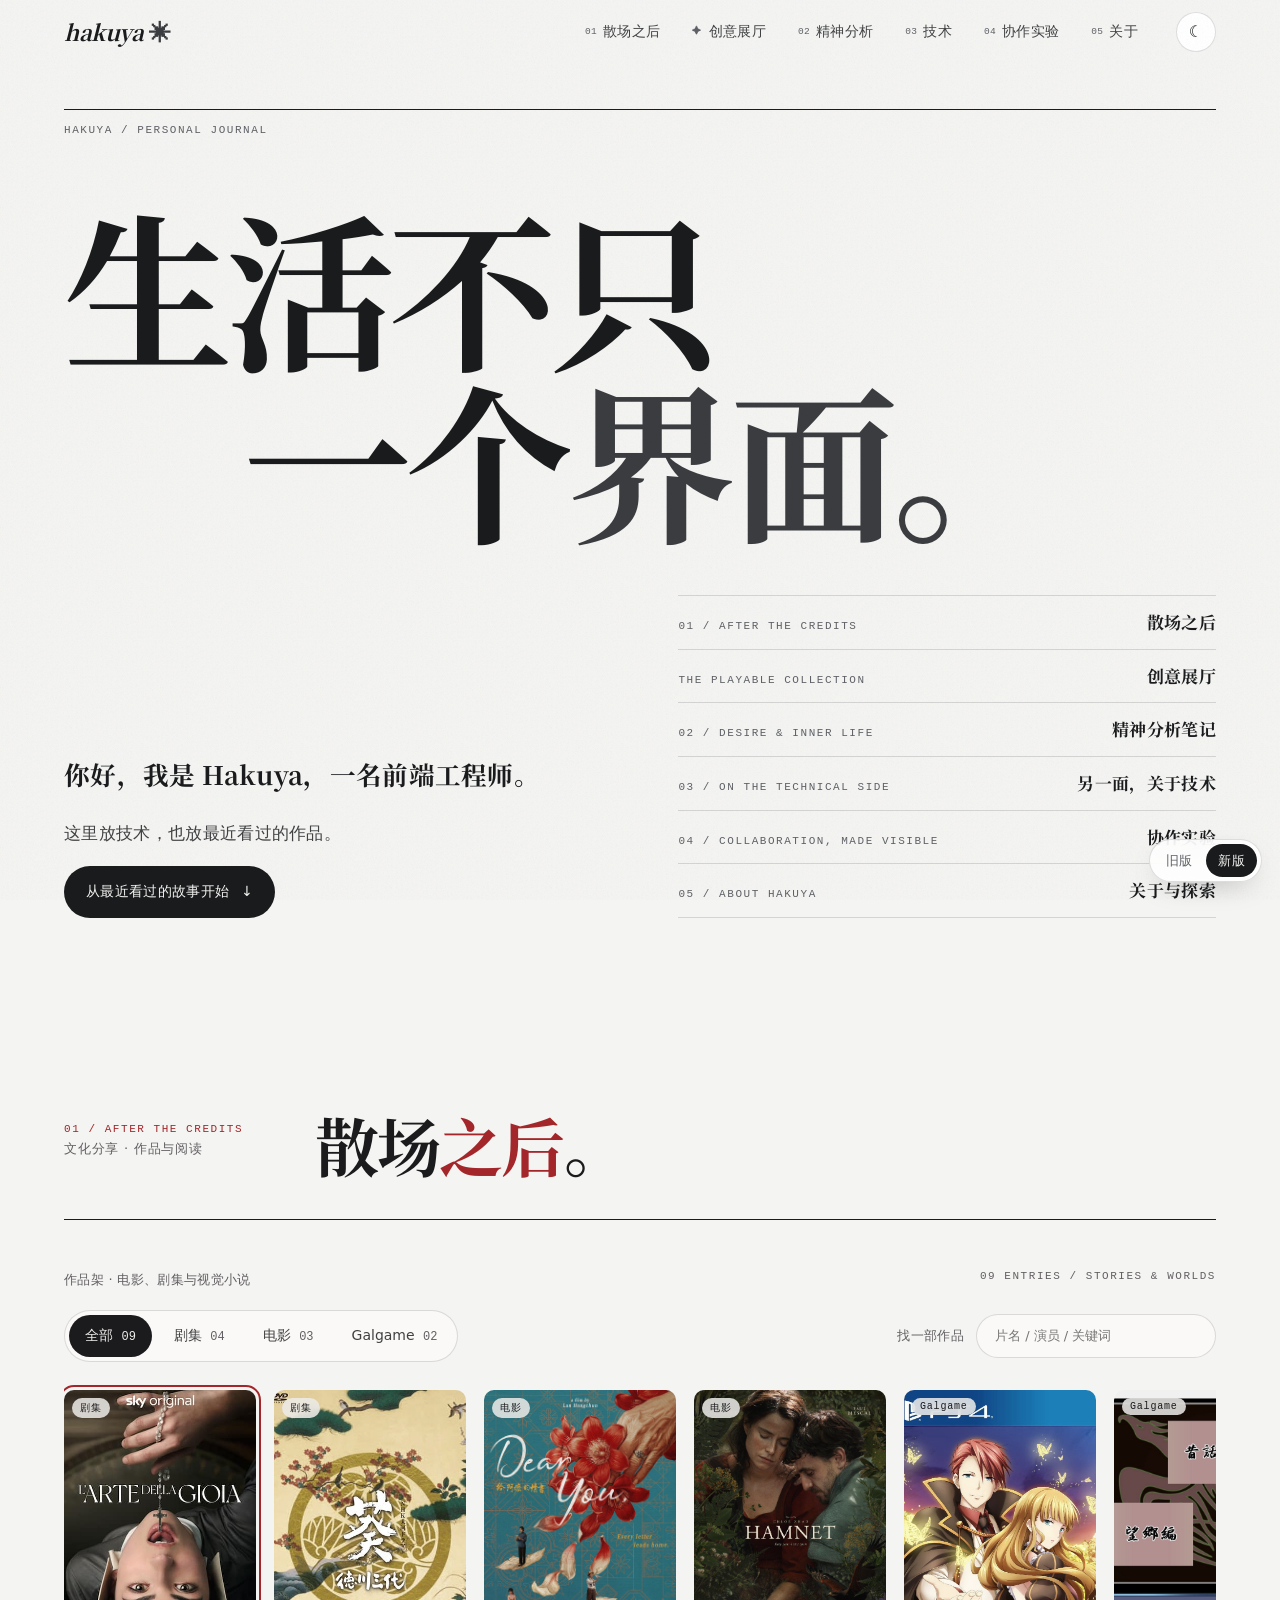
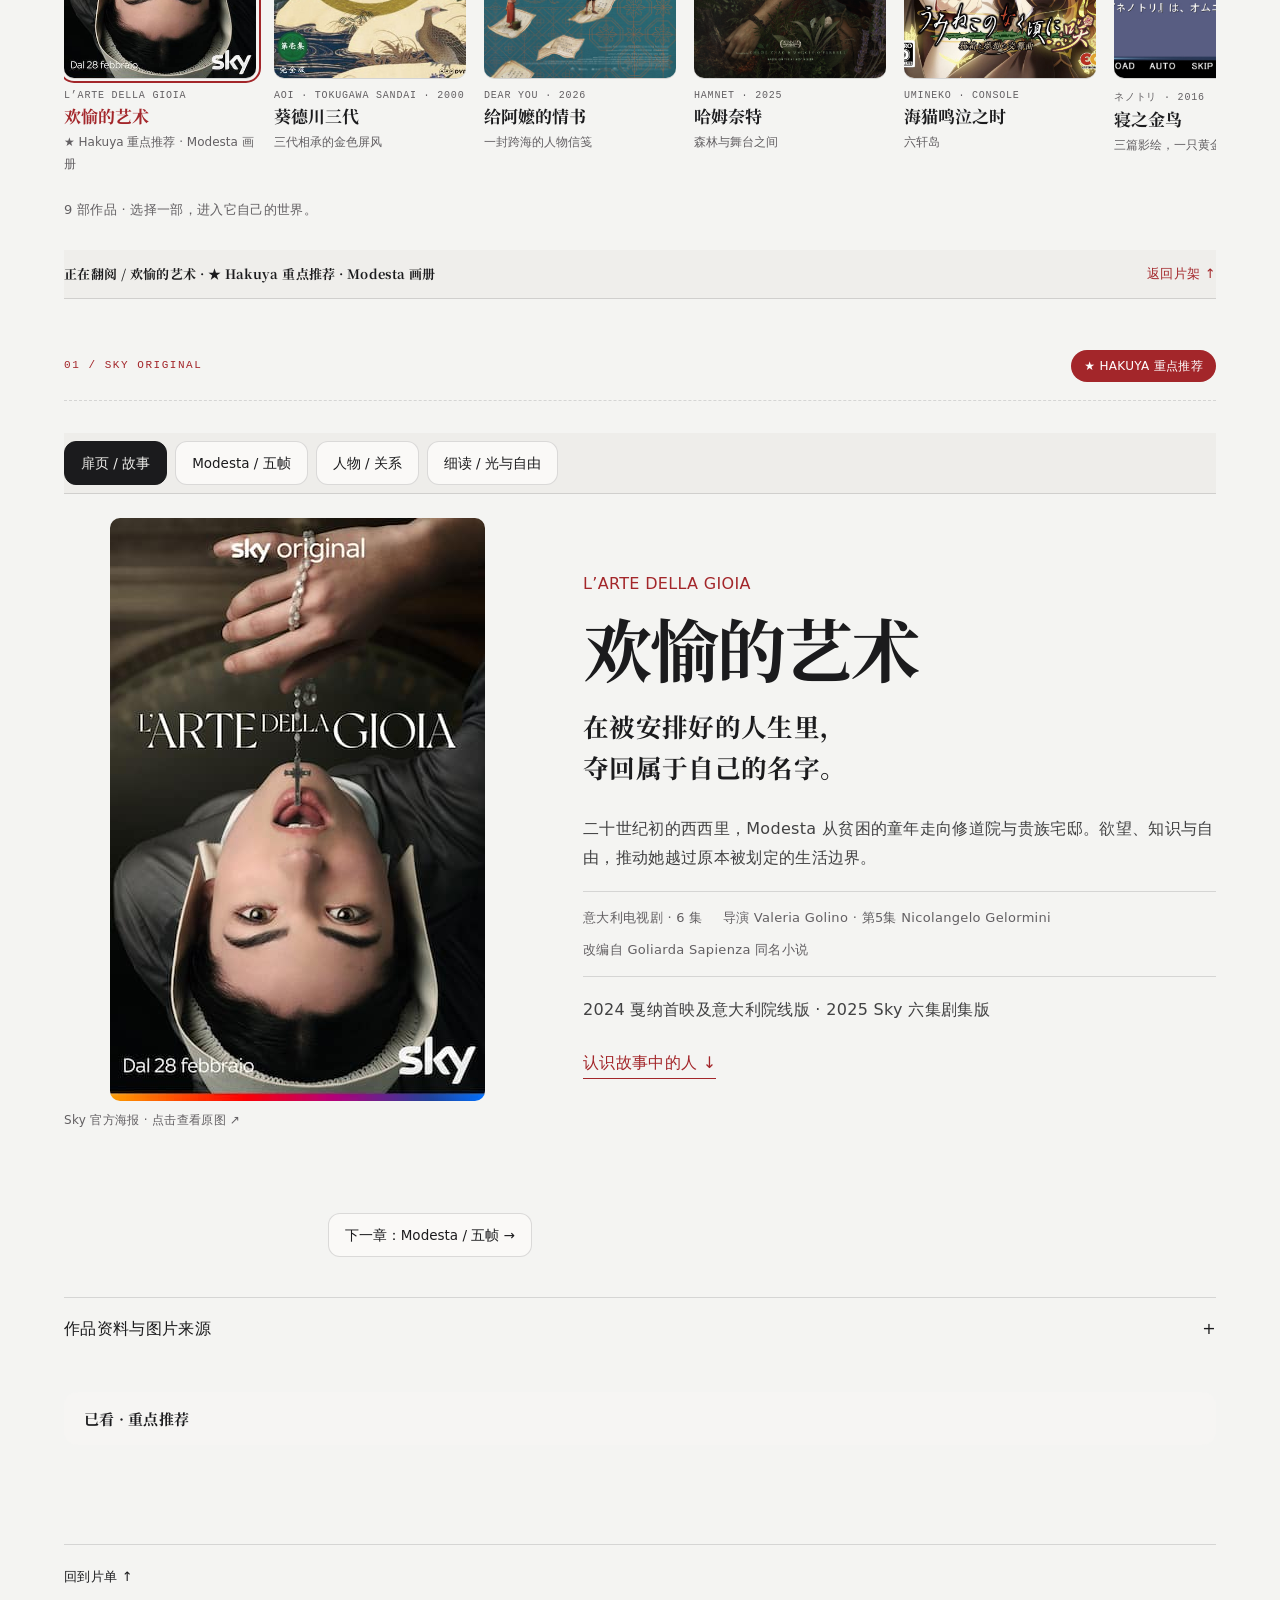
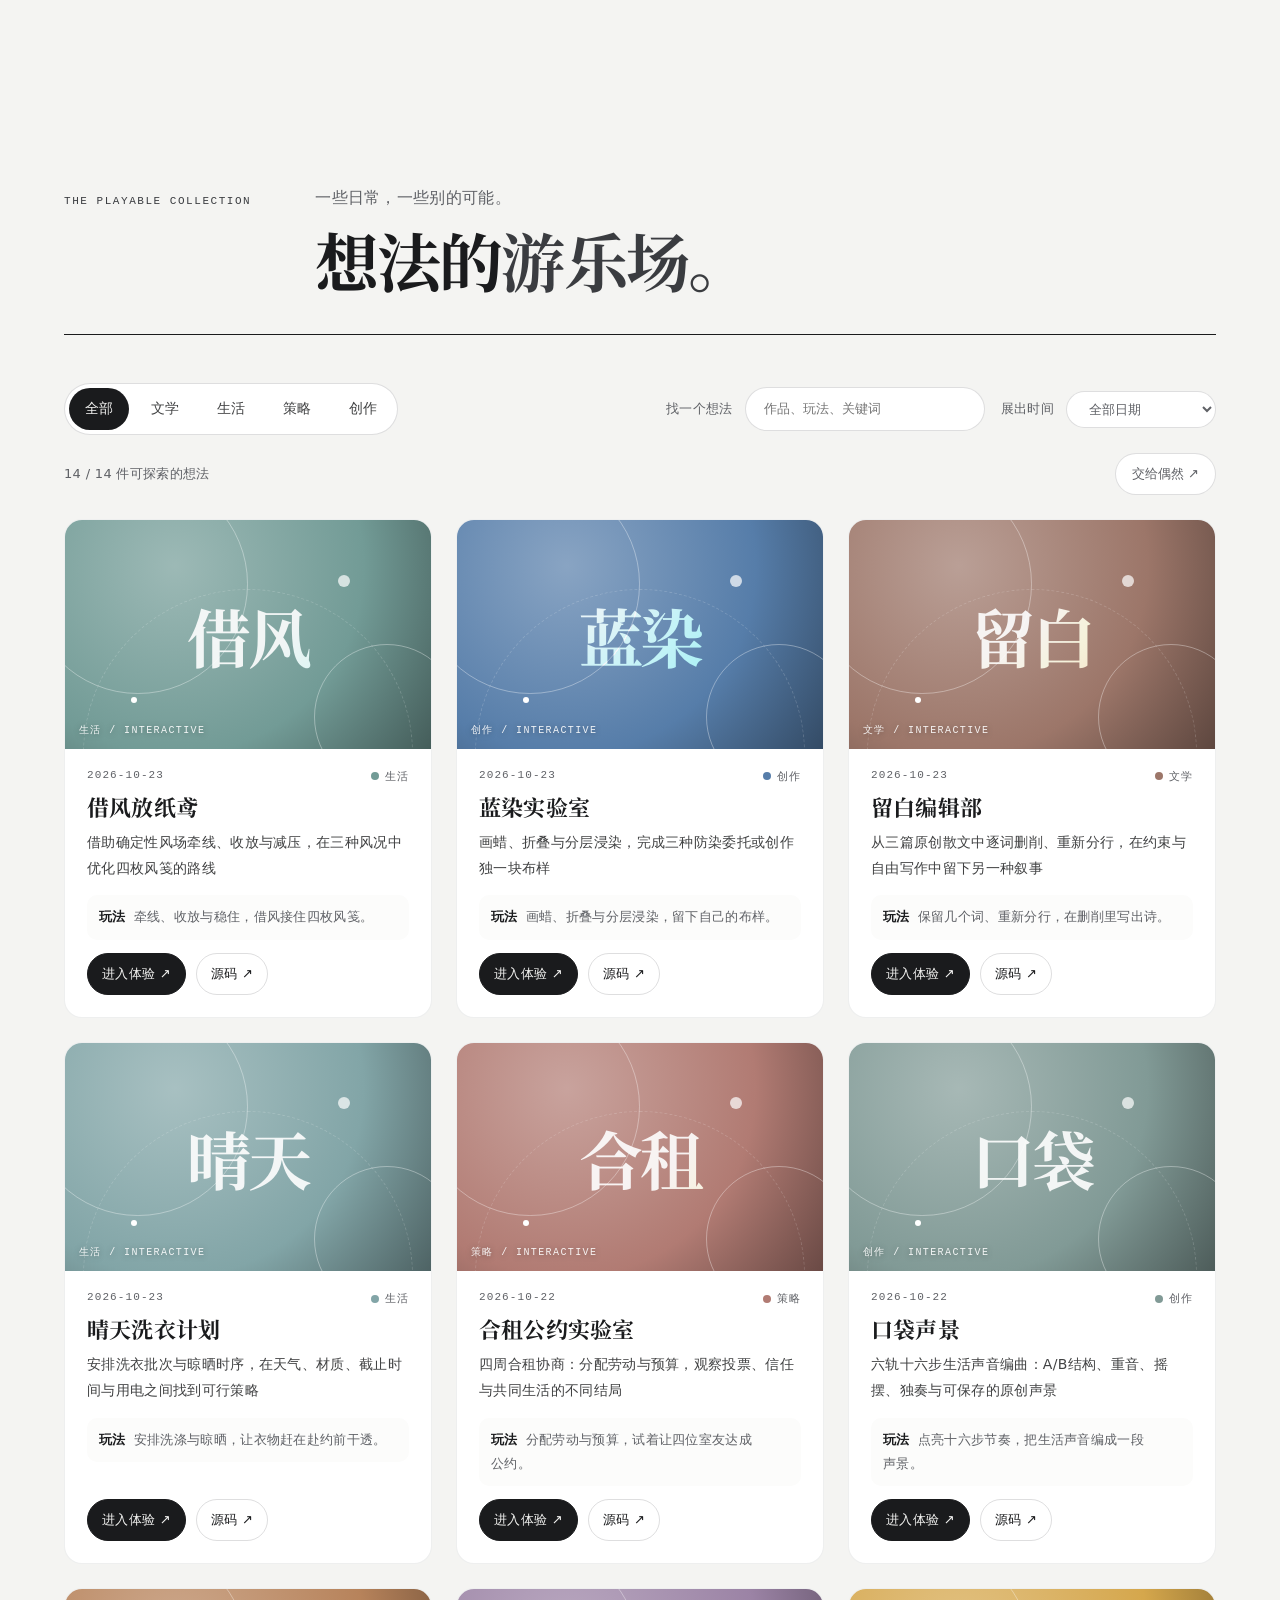
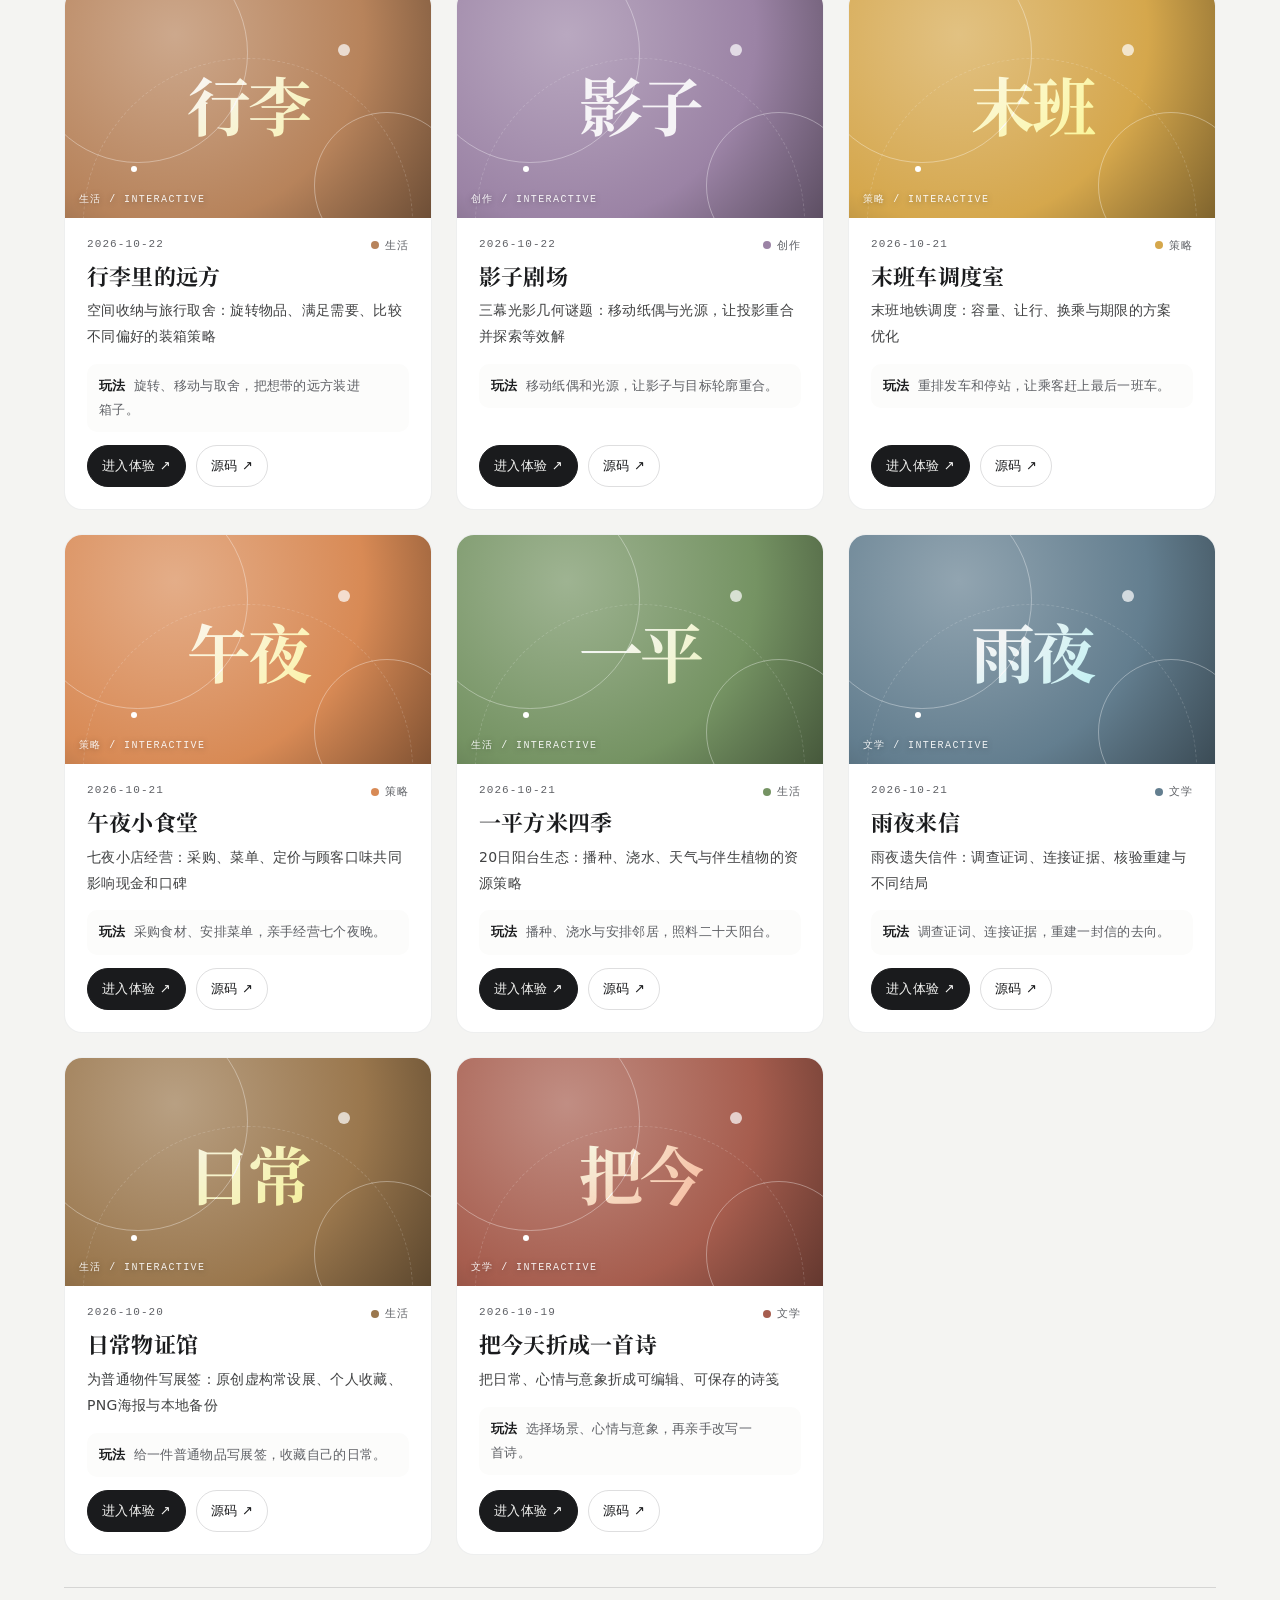
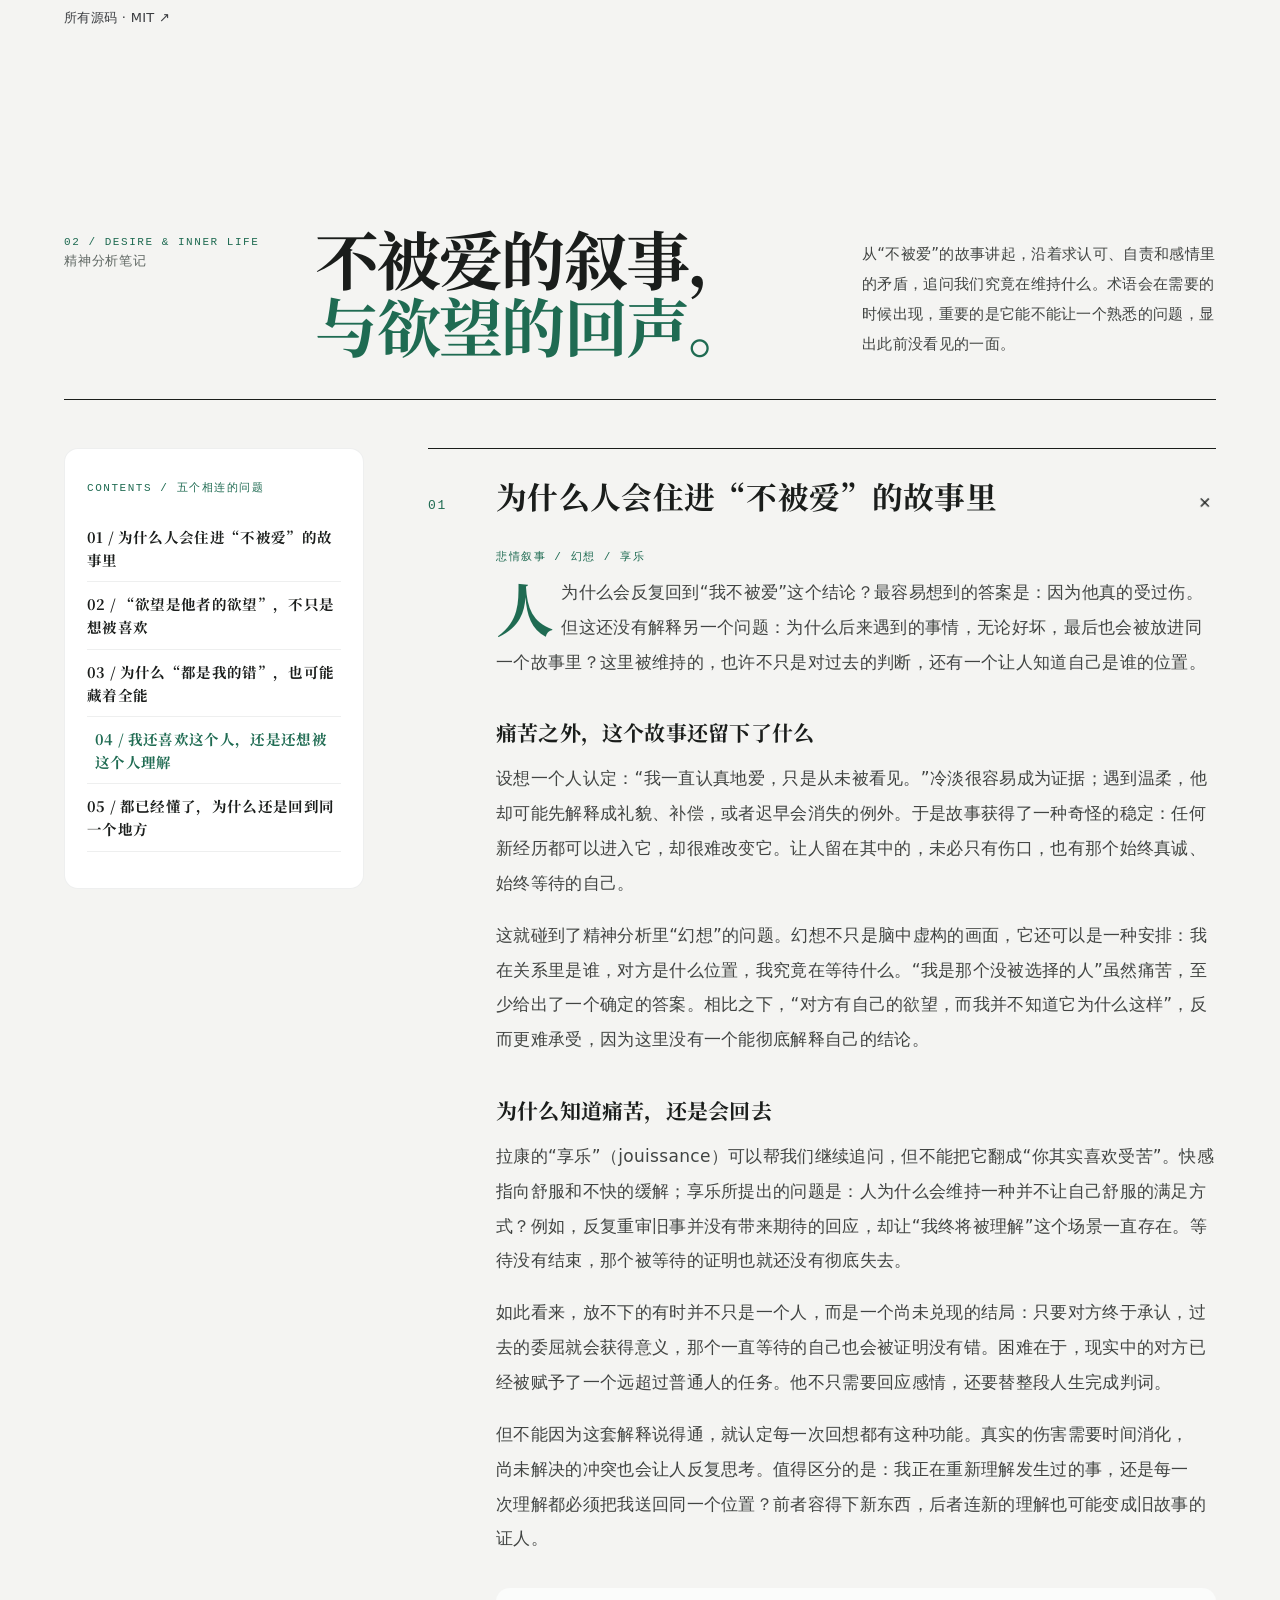
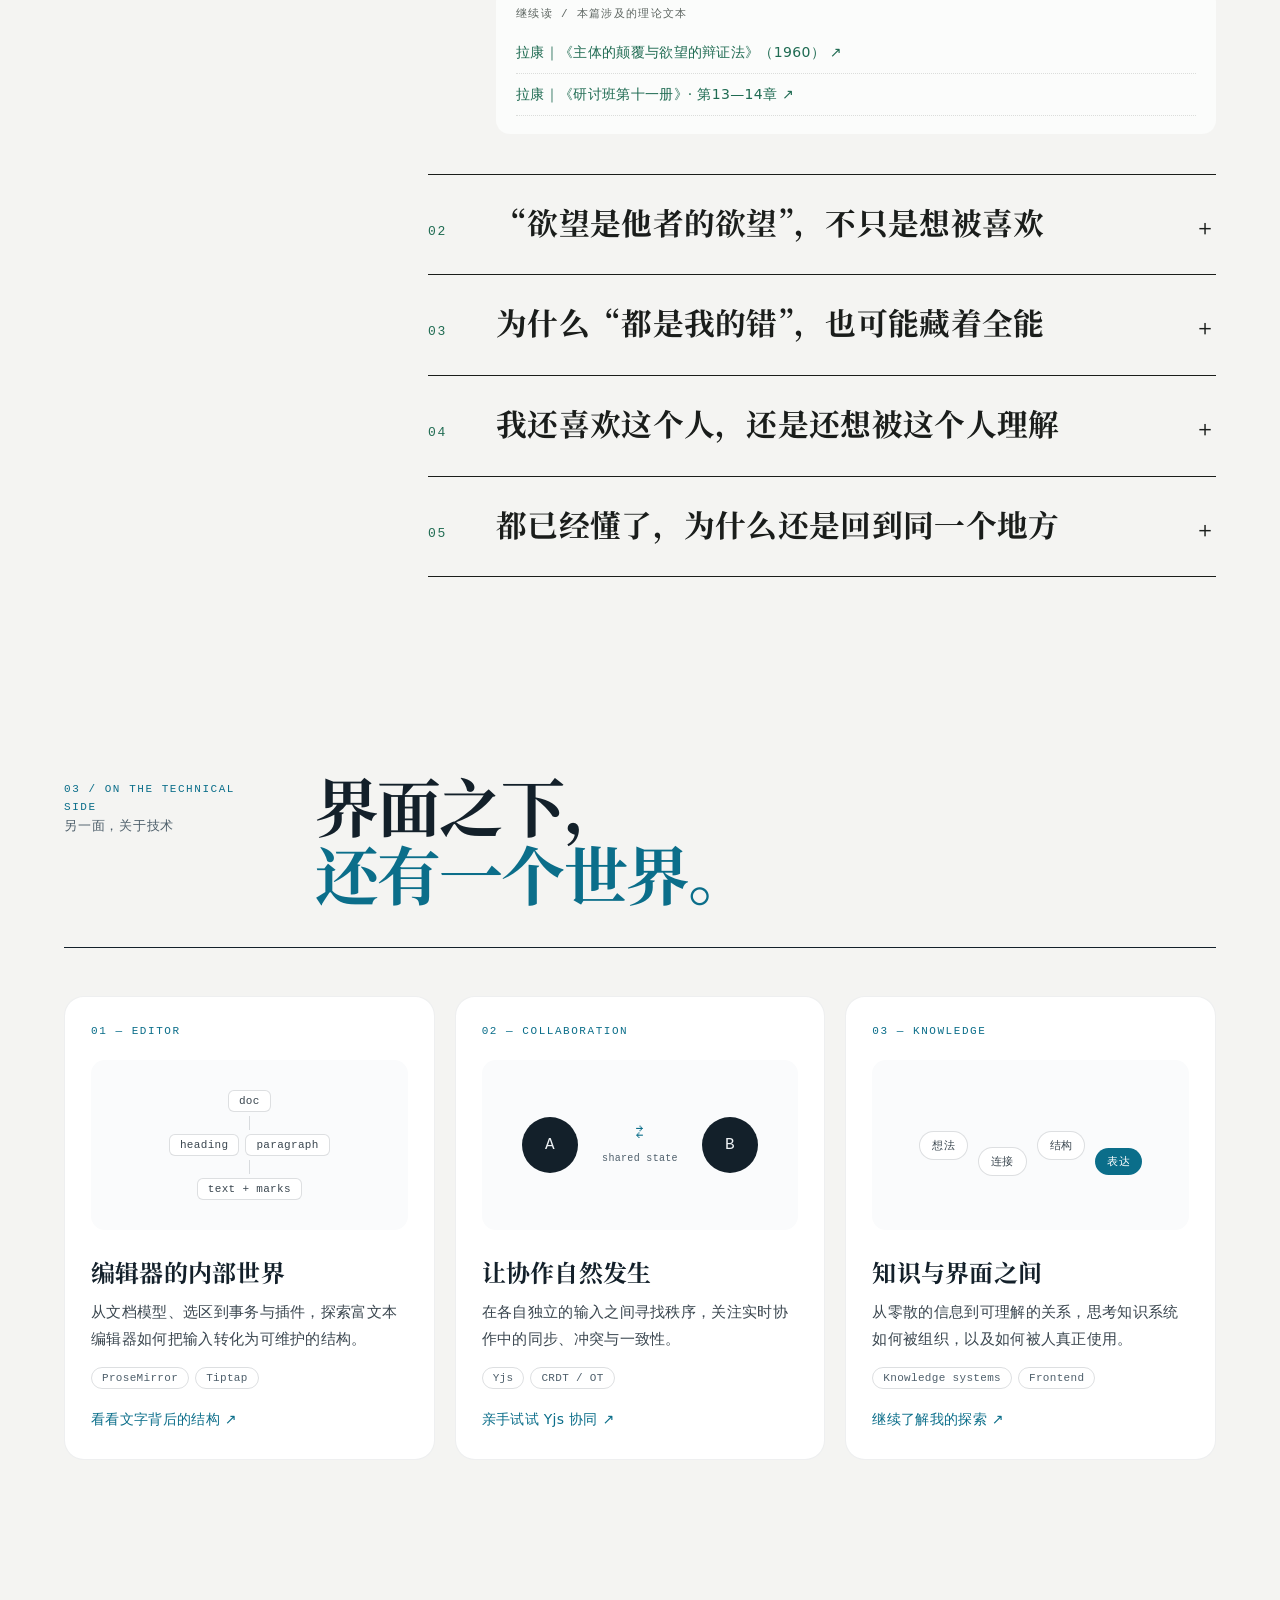
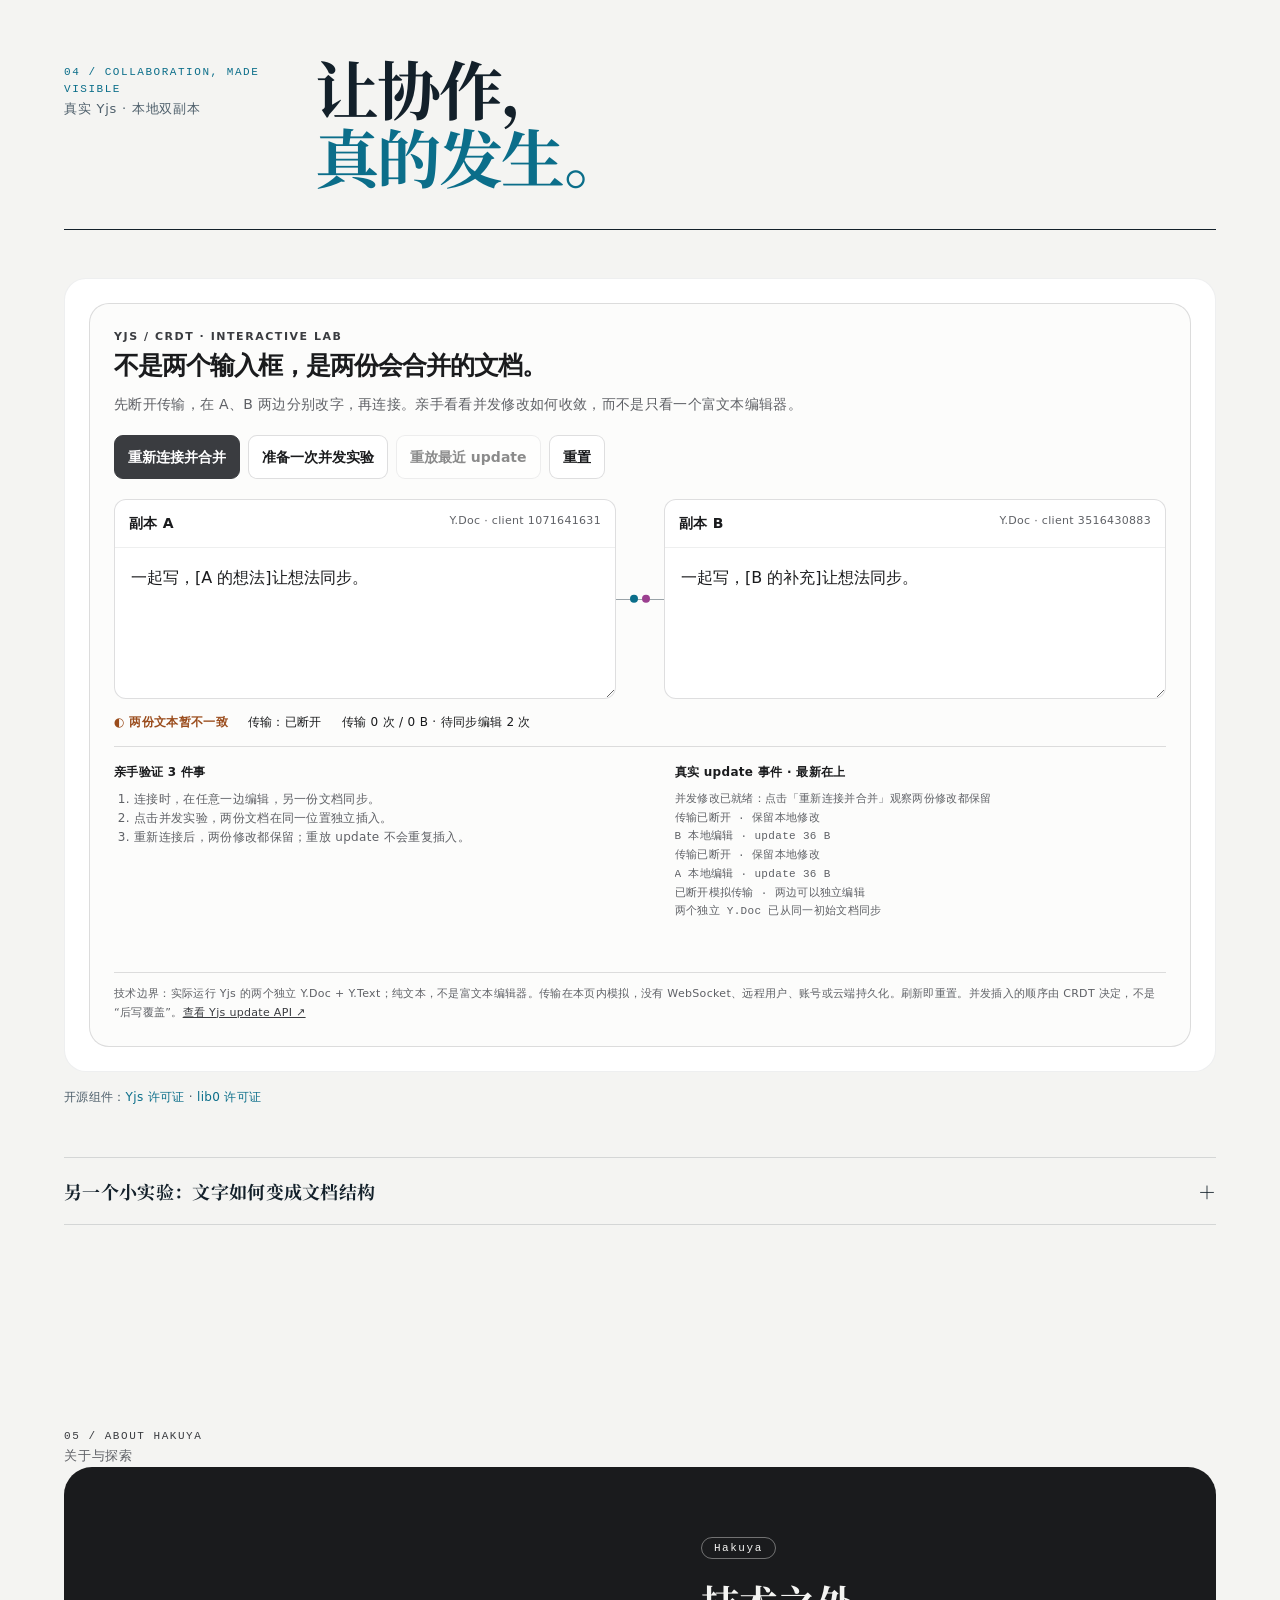
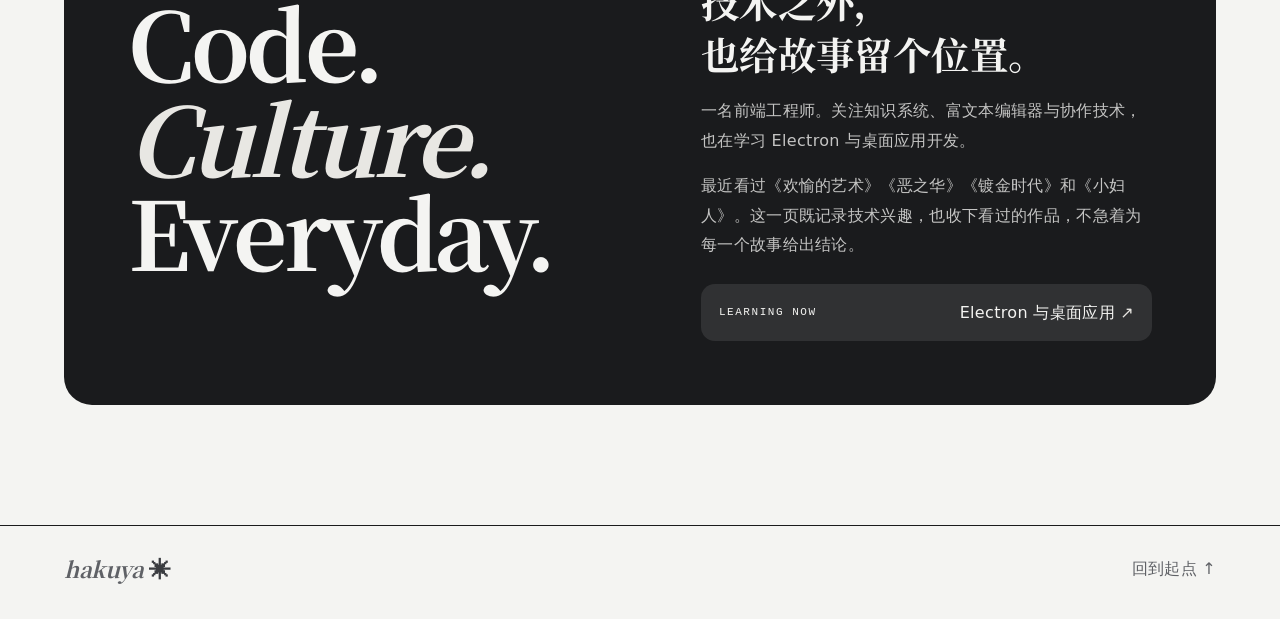
==== commit a4ae9375: "Yjs lab: update-flight overlay driven by real Y.Doc updates Dots fly A<->B along a 1px wire (240ms e" ====
--- a/index.html
+++ b/index.html
@@ -9,7 +9,7 @@
 <link rel="preload" href="fonts/hk-serif.woff2" as="font" type="font/woff2" crossorigin>
 <script>(()=>{const q=new URLSearchParams(location.search).get('theme');let t=q||localStorage.getItem('hk-theme');if(!t)t=matchMedia('(prefers-color-scheme: dark)').matches?'dark':'light';const r=document.documentElement;r.dataset.theme=t;const z={culture:'cinema',psyche:'psyche',field:'tech',lab:'tech'};let h='';try{h=decodeURIComponent(location.hash.slice(1))}catch{}if(/^psyche-essay/.test(h))h='psyche';r.dataset.activeZone=z[h]||'home';r.classList.add('zone-init')})()</script>
 <link rel="stylesheet" href="css/site.css"><link rel="stylesheet" href="css/zones.css">
-<script src="js/app.js" defer></script><script src="js/portraits.js" defer></script><script src="js/library.js" defer></script><script src="js/yjs-lab.js" defer></script><script src="js/gallery.js" defer></script><script src="js/site.js" defer></script><script src="js/zones.js" defer></script>
+<script src="js/app.js" defer></script><script src="js/portraits.js" defer></script><script src="js/library.js" defer></script><script src="js/yjs-lab.js" defer></script><script src="js/yjs-flight.js" defer></script><script src="js/gallery.js" defer></script><script src="js/site.js" defer></script><script src="js/zones.js" defer></script>
 </head>
 <body id="top">
 <a class="skip" href="#main">跳转到正文</a><div class="progress" aria-hidden="true"></div>
--- a/css/site.css
+++ b/css/site.css
@@ -333,3 +333,17 @@
 .joy-cinema .artbook-nav [role=tab]{min-height:44px}
 .joy-cinema .joy-panel{scroll-margin-top:calc(var(--header-h,64px) + var(--joy-tabs-h,64px) + 16px - 80px)}
 .joy-next{display:block;min-height:44px;margin:32px 0 0 auto;cursor:pointer}
+
+.joy-cinema .artbook-nav .tab-short{display:none}
+@media (max-width:767px){
+ .joy-cinema .artbook-nav{flex-wrap:nowrap;overflow-x:auto;overscroll-behavior-x:contain;scrollbar-width:none;gap:8px}
+ .joy-cinema .artbook-nav::-webkit-scrollbar{display:none}
+ .joy-cinema .artbook-nav [role=tab]{flex:none;white-space:nowrap}
+ .joy-cinema .artbook-nav .tab-long{display:none}.joy-cinema .artbook-nav .tab-short{display:inline}
+ .joy-cinema .artbook-nav.fade-end{-webkit-mask-image:linear-gradient(to right,#000 calc(100% - 24px),transparent);mask-image:linear-gradient(to right,#000 calc(100% - 24px),transparent)}
+ .topbar nav.fade-end{-webkit-mask-image:linear-gradient(to right,#000 calc(100% - 24px),transparent);mask-image:linear-gradient(to right,#000 calc(100% - 24px),transparent)}
+ .topbar nav::-webkit-scrollbar{display:none}
+}
+/* yjs update-flight colours: A = zone primary, B = accent (both >=5:1 vs surfaces) */
+yjs-collab-lab{--flight-a:var(--accent,#0B6E8A);--flight-b:#9B3F8F;--flight-line:#9aa3a8}
+[data-theme=dark] yjs-collab-lab{--flight-b:#D88BD0;--flight-line:#6b747a}
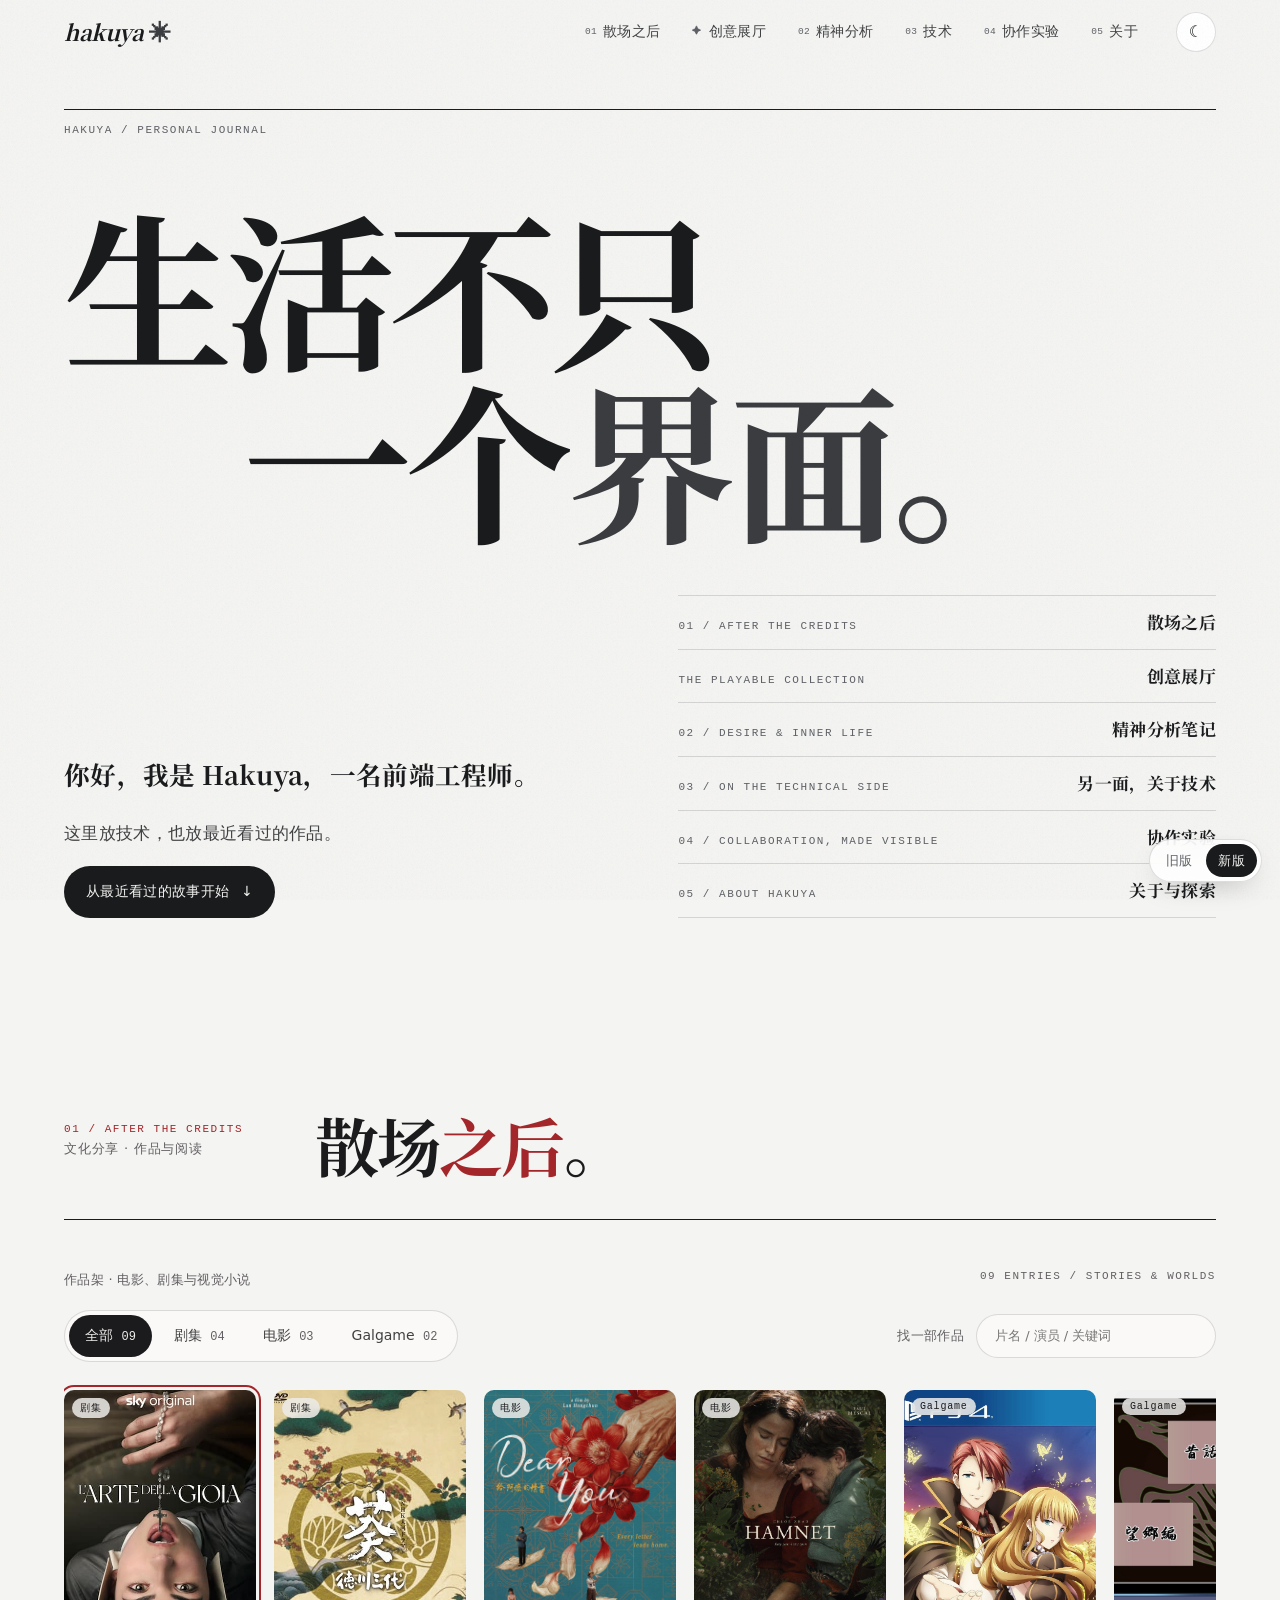
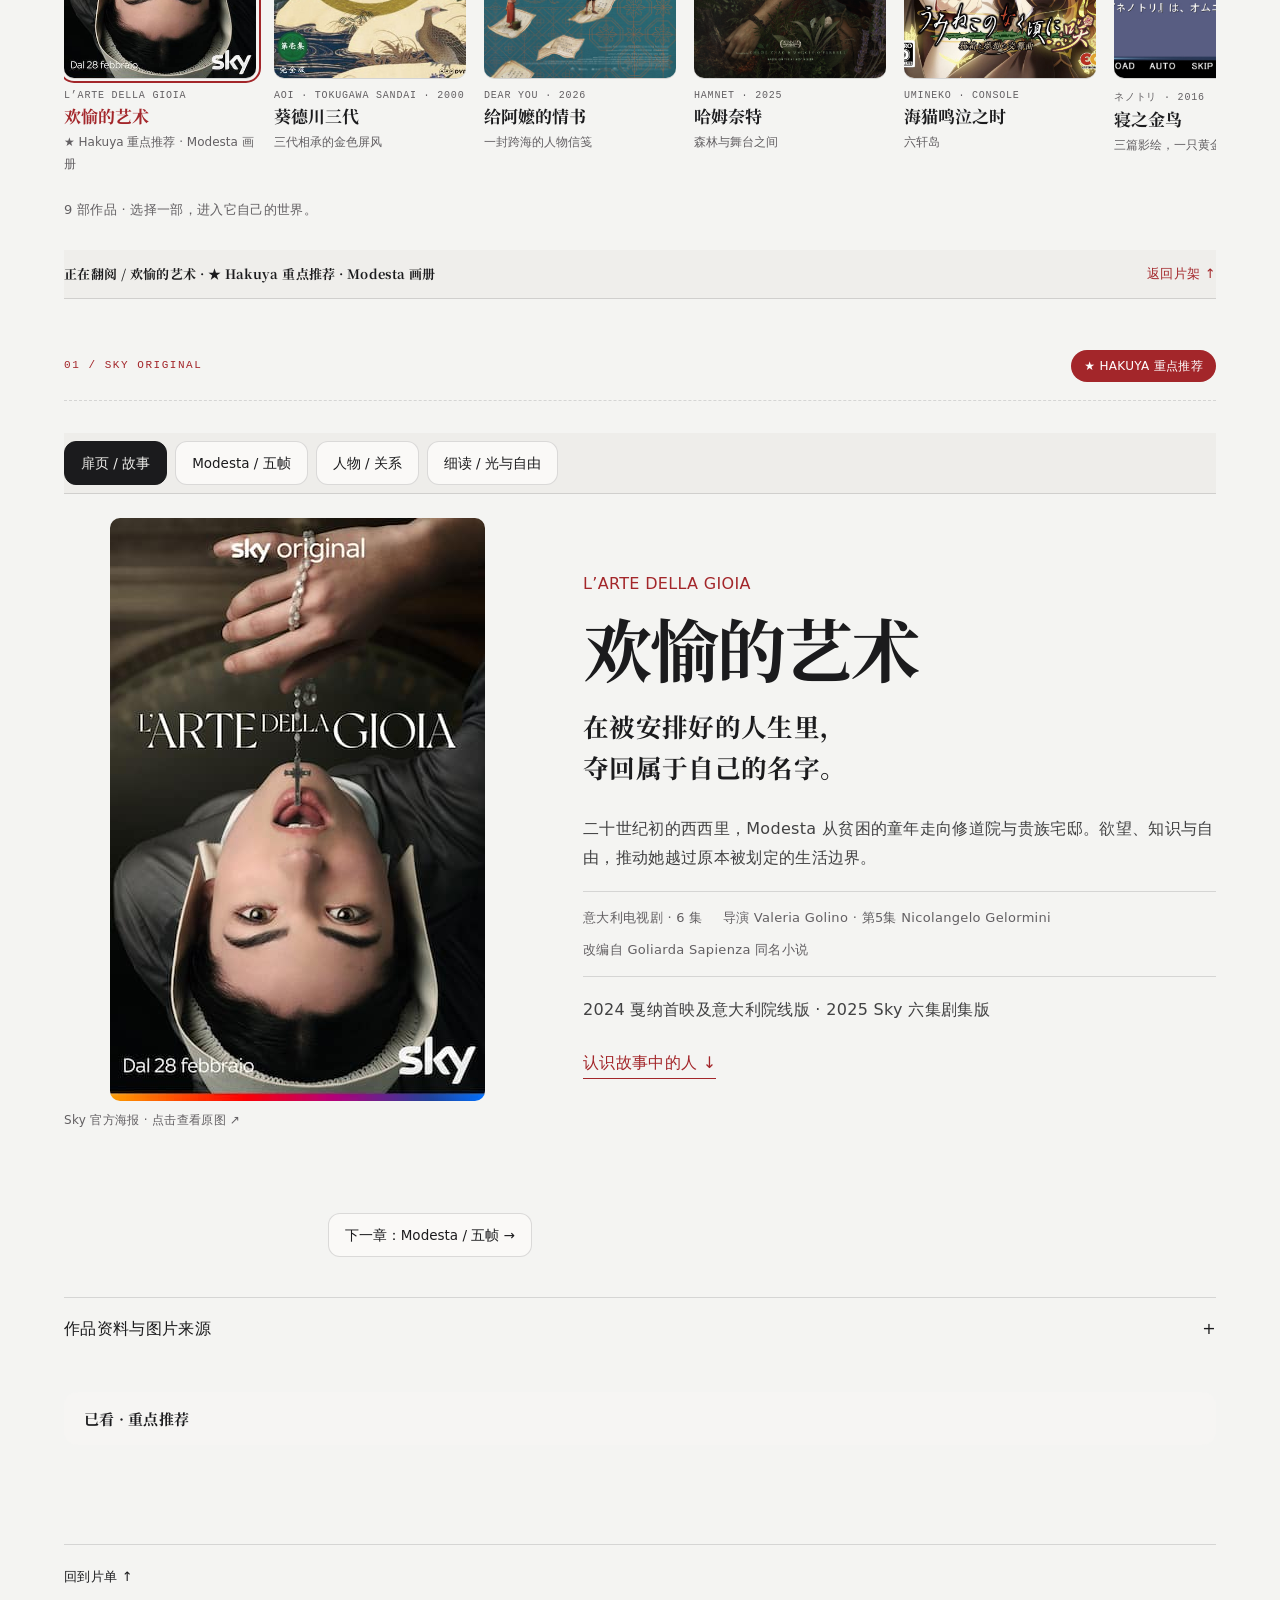
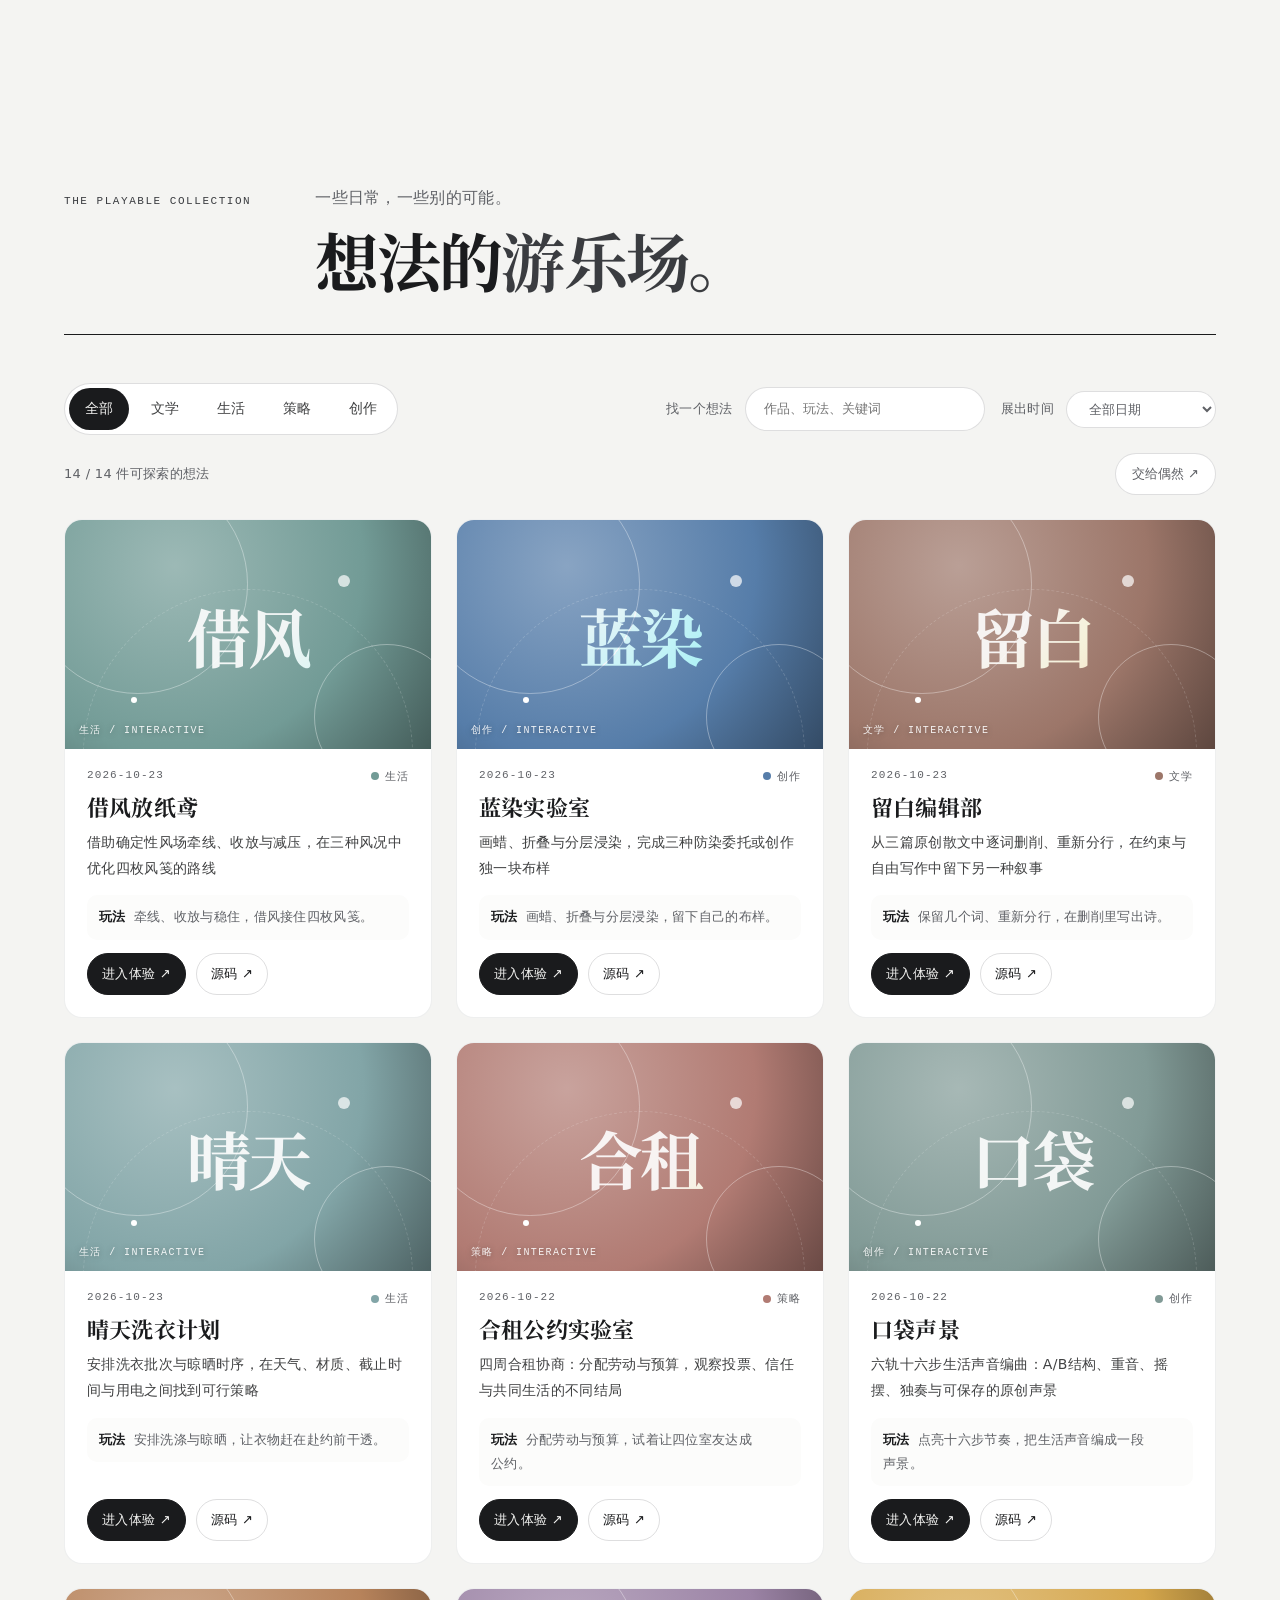
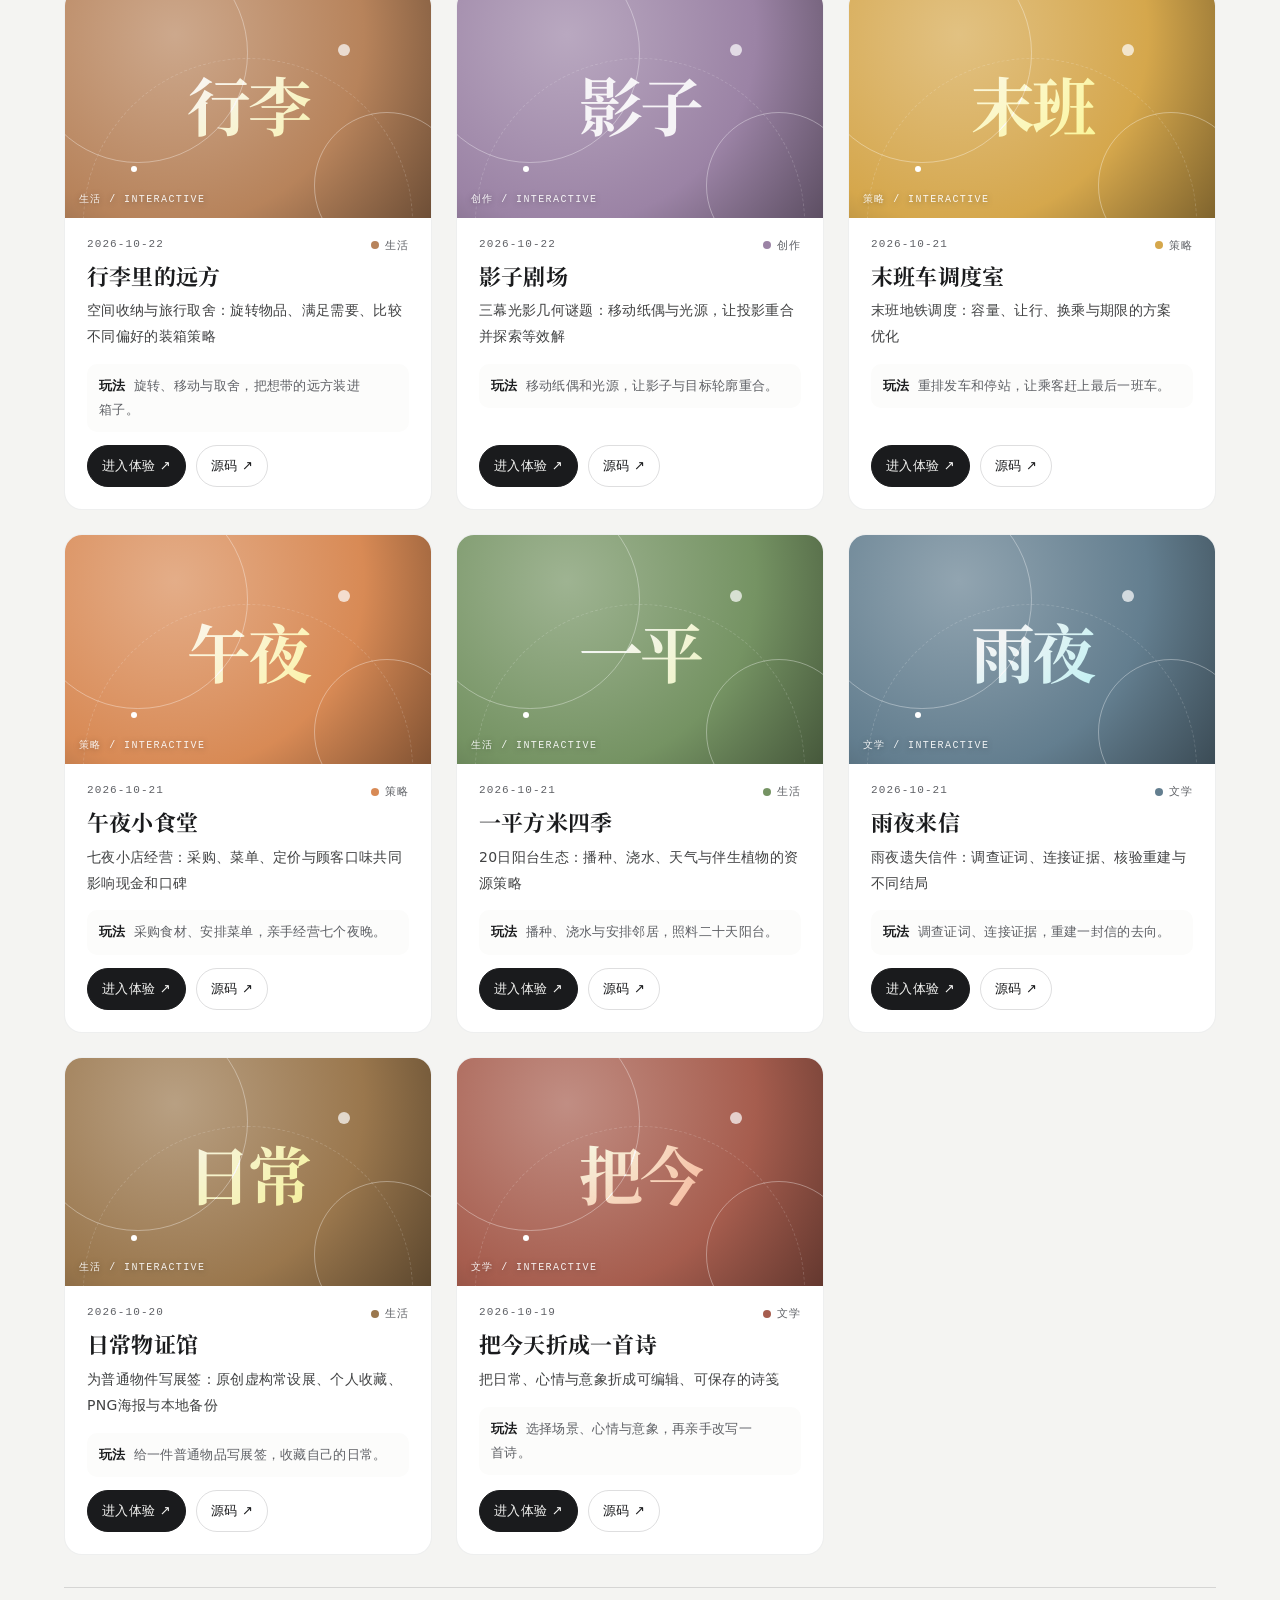
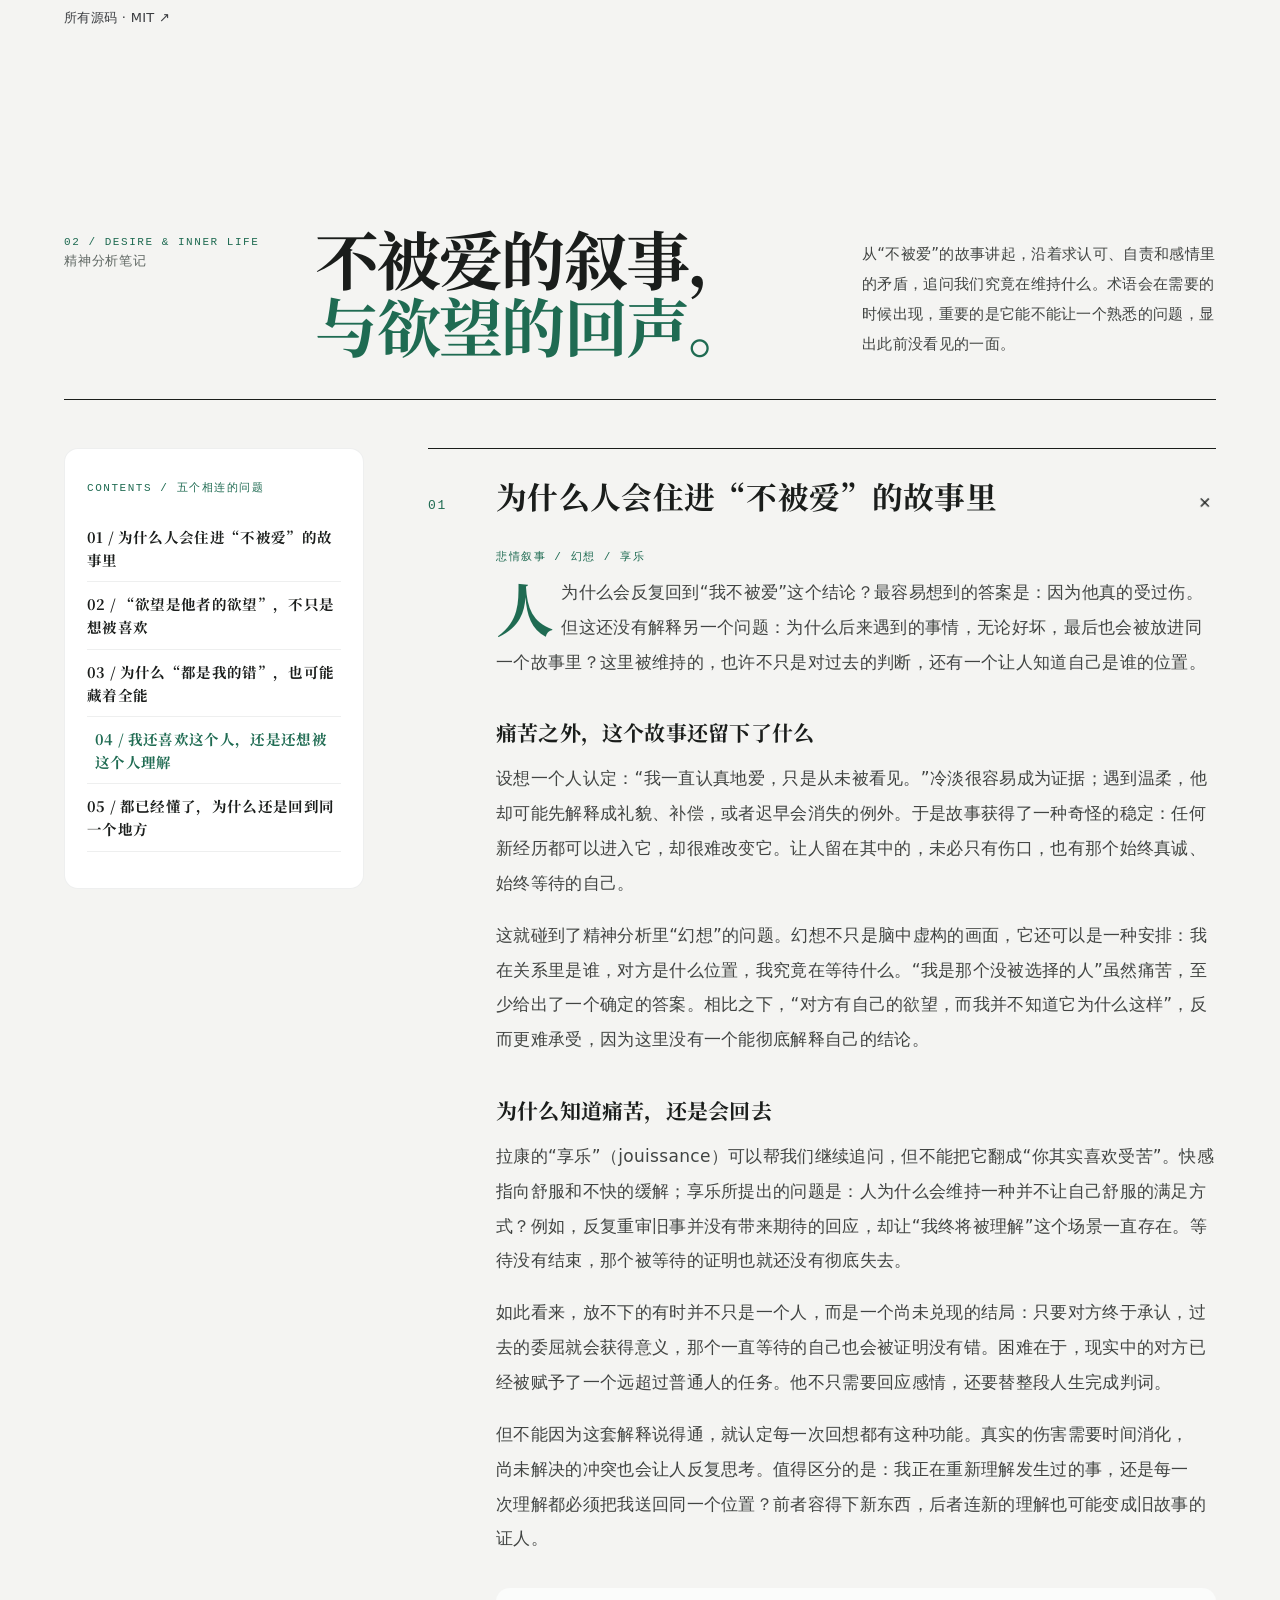
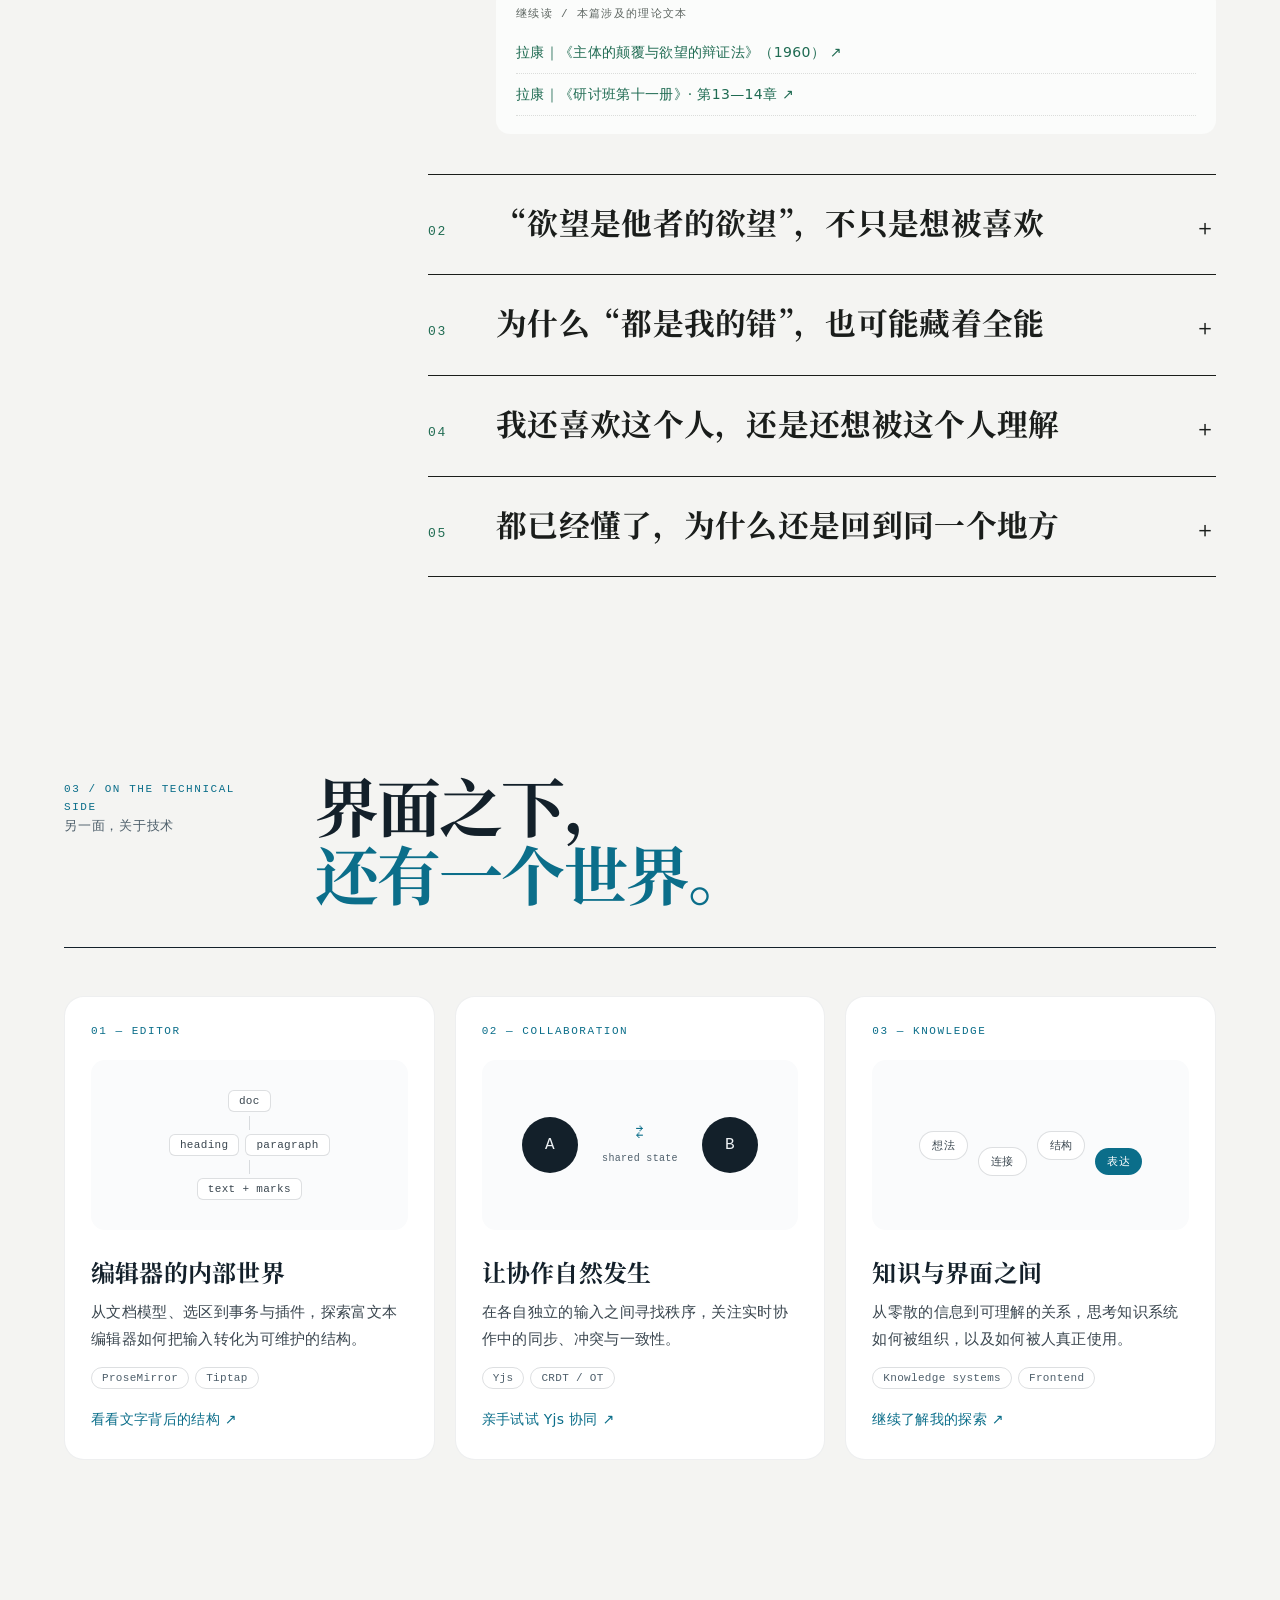
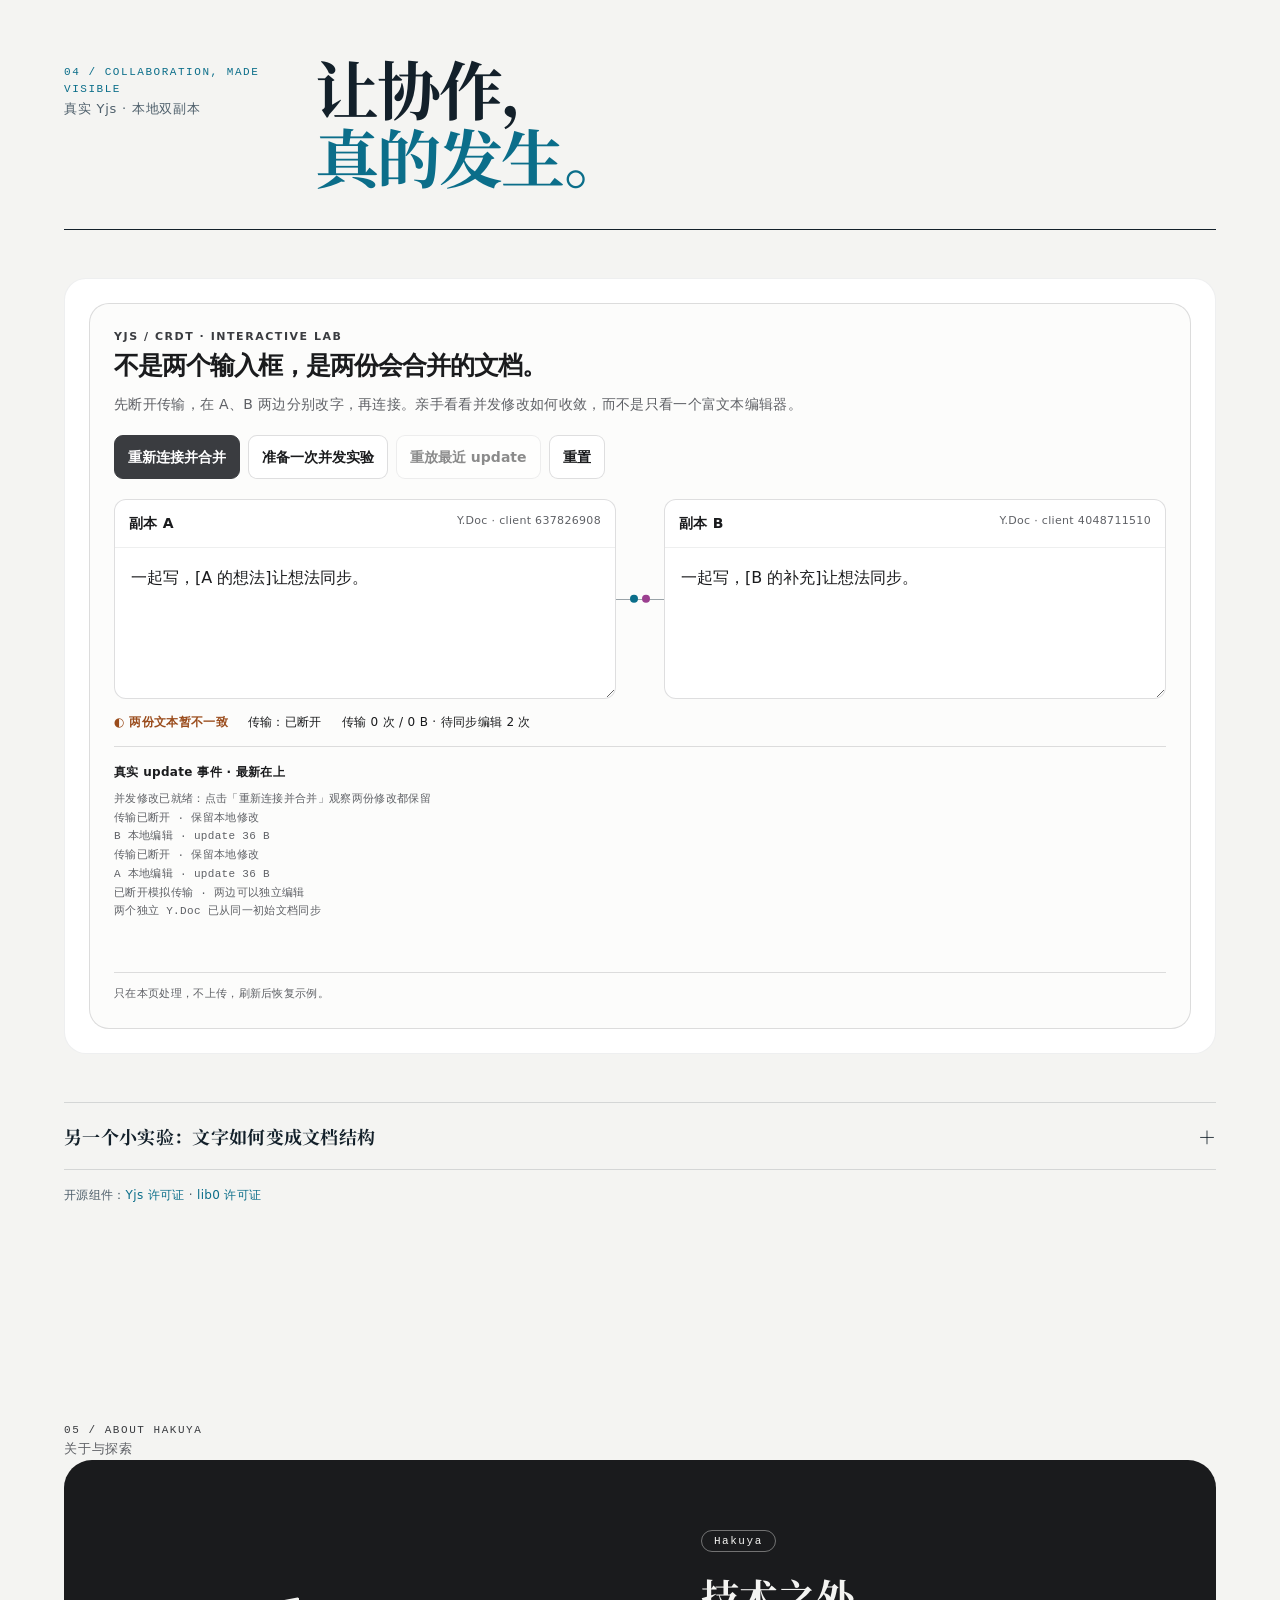
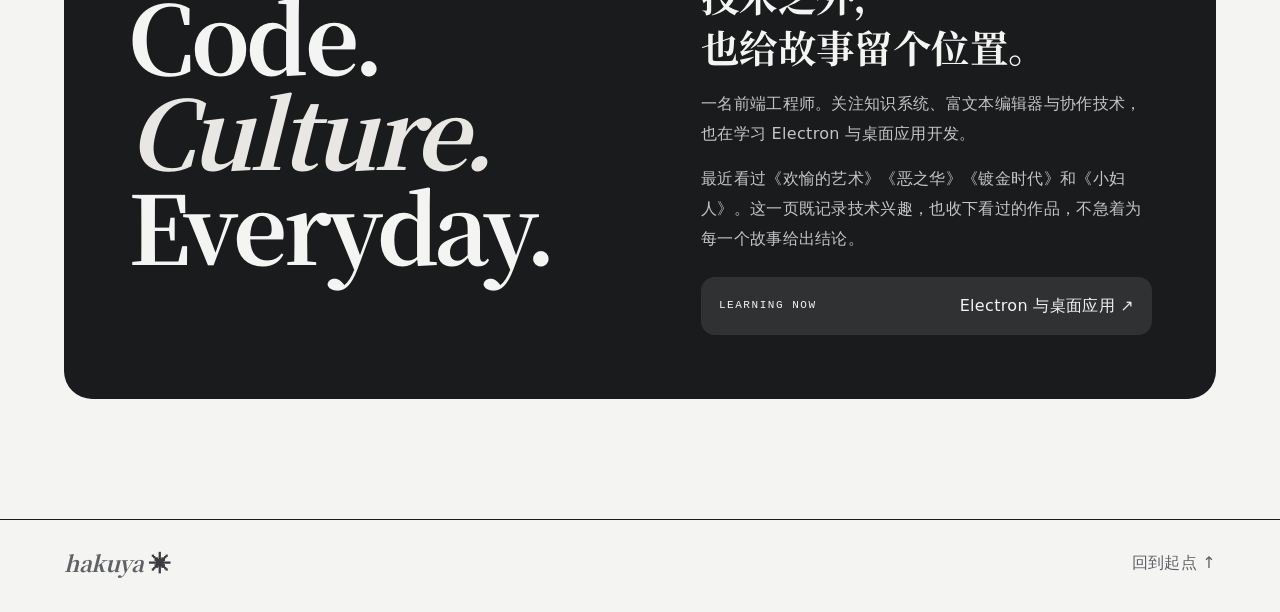
==== commit 94b76362: "Yjs section copy: drop 技术边界 and 亲手验证 list, add one-line scope note, move license links to section bo" ====
--- a/index.html
+++ b/index.html
@@ -190,11 +190,11 @@
   <div><h2>让协作，<br><em>真的发生。</em></h2></div>
  </header>
  <div class="yjs-frame"><yjs-collab-lab></yjs-collab-lab><noscript><p>这个交互实验需要 JavaScript。</p></noscript></div>
- <p class="lab-license">开源组件：<a href="assets/YJS-LICENSE.txt">Yjs 许可证</a> · <a href="assets/LIB0-LICENSE.txt">lib0 许可证</a></p>
  <details class="secondary-lab"><summary>另一个小实验：文字如何变成文档结构 <span>＋</span></summary><section class="lab" id="document-lab"><div class="shell"><div class="section-label"><span class="mono">OPTIONAL / DOCUMENT MODEL</span><span>一个小实验</span></div><div class="section-heading"><h2>文字不止是文字。</h2><p>试着改一段内容，看看它如何变成结构。<br/><br/></p></div><div class="editor"><div class="editor-toolbar"><span><i></i> DOCUMENT PLAYGROUND</span><button id="reset" type="button">重置示例 ↺</button></div><div class="editor-grid"><div class="editor-input"><label for="draft">写下一点想法</label><p class="hint">用 # 开头表示标题；其余非空行表示段落。</p><textarea aria-describedby="privacy" id="draft" maxlength="3000" spellcheck="false"># 让文字，慢慢成形。
 把零散的想法连接起来。
 让表达，保留自由生长的空间。</textarea><div class="editor-status"><span aria-live="polite" id="count"></span><span>LOCAL ONLY</span></div></div><div class="editor-output"><div aria-label="文档展示方式" class="tabs" role="tablist"><button aria-controls="preview" aria-selected="true" id="preview-tab" role="tab" tabindex="0">阅读视图</button><button aria-controls="model" aria-selected="false" id="model-tab" role="tab" tabindex="-1">文档结构</button></div><div aria-labelledby="preview-tab" class="preview" id="preview" role="tabpanel"></div><pre aria-labelledby="model-tab" hidden="" id="model" role="tabpanel"></pre></div></div></div><p class="lab-foot" id="privacy">只在本页处理，不上传，刷新后恢复示例。<span>INPUT → STRUCTURE → EXPRESSION</span></p></div></section>
 </details>
+ <p class="lab-license">开源组件：<a href="assets/YJS-LICENSE.txt">Yjs 许可证</a> · <a href="assets/LIB0-LICENSE.txt">lib0 许可证</a></p>
 </section>
 
 <section class="chapter about" id="about" data-zone="home">
